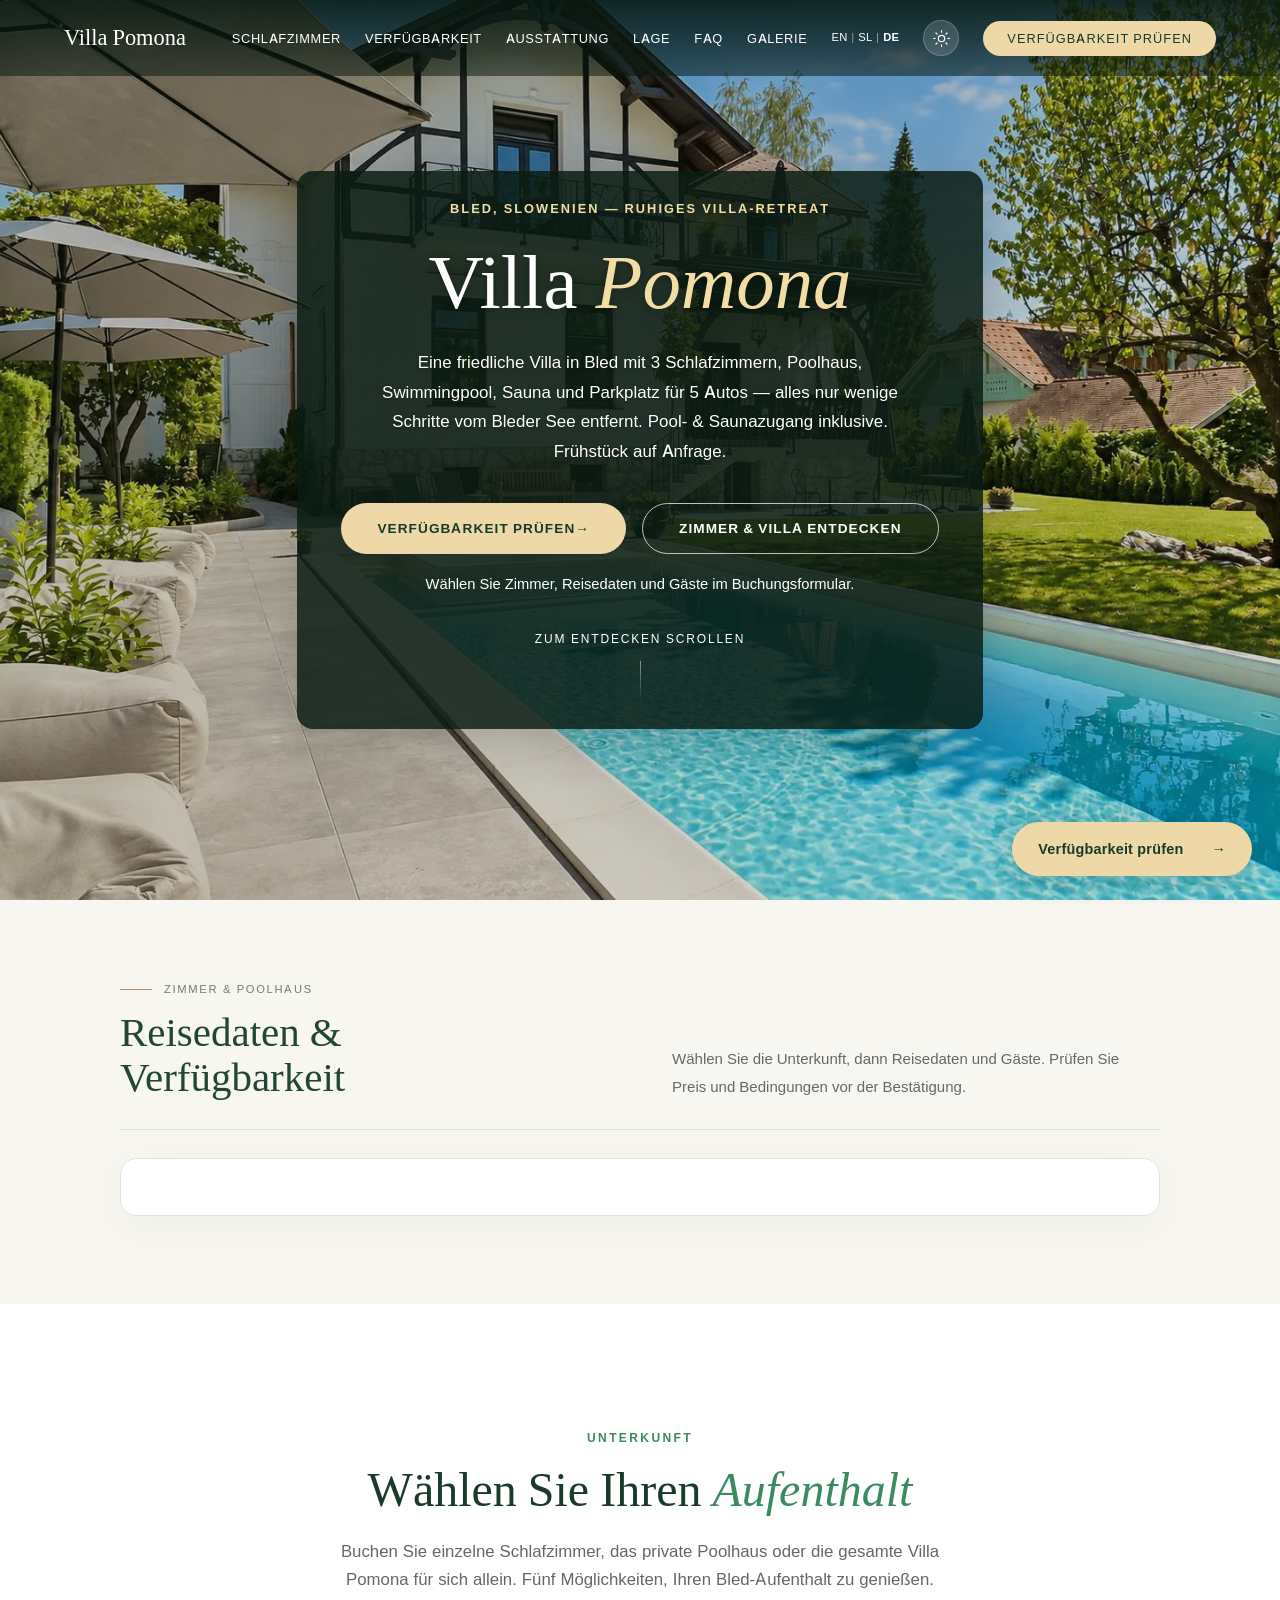
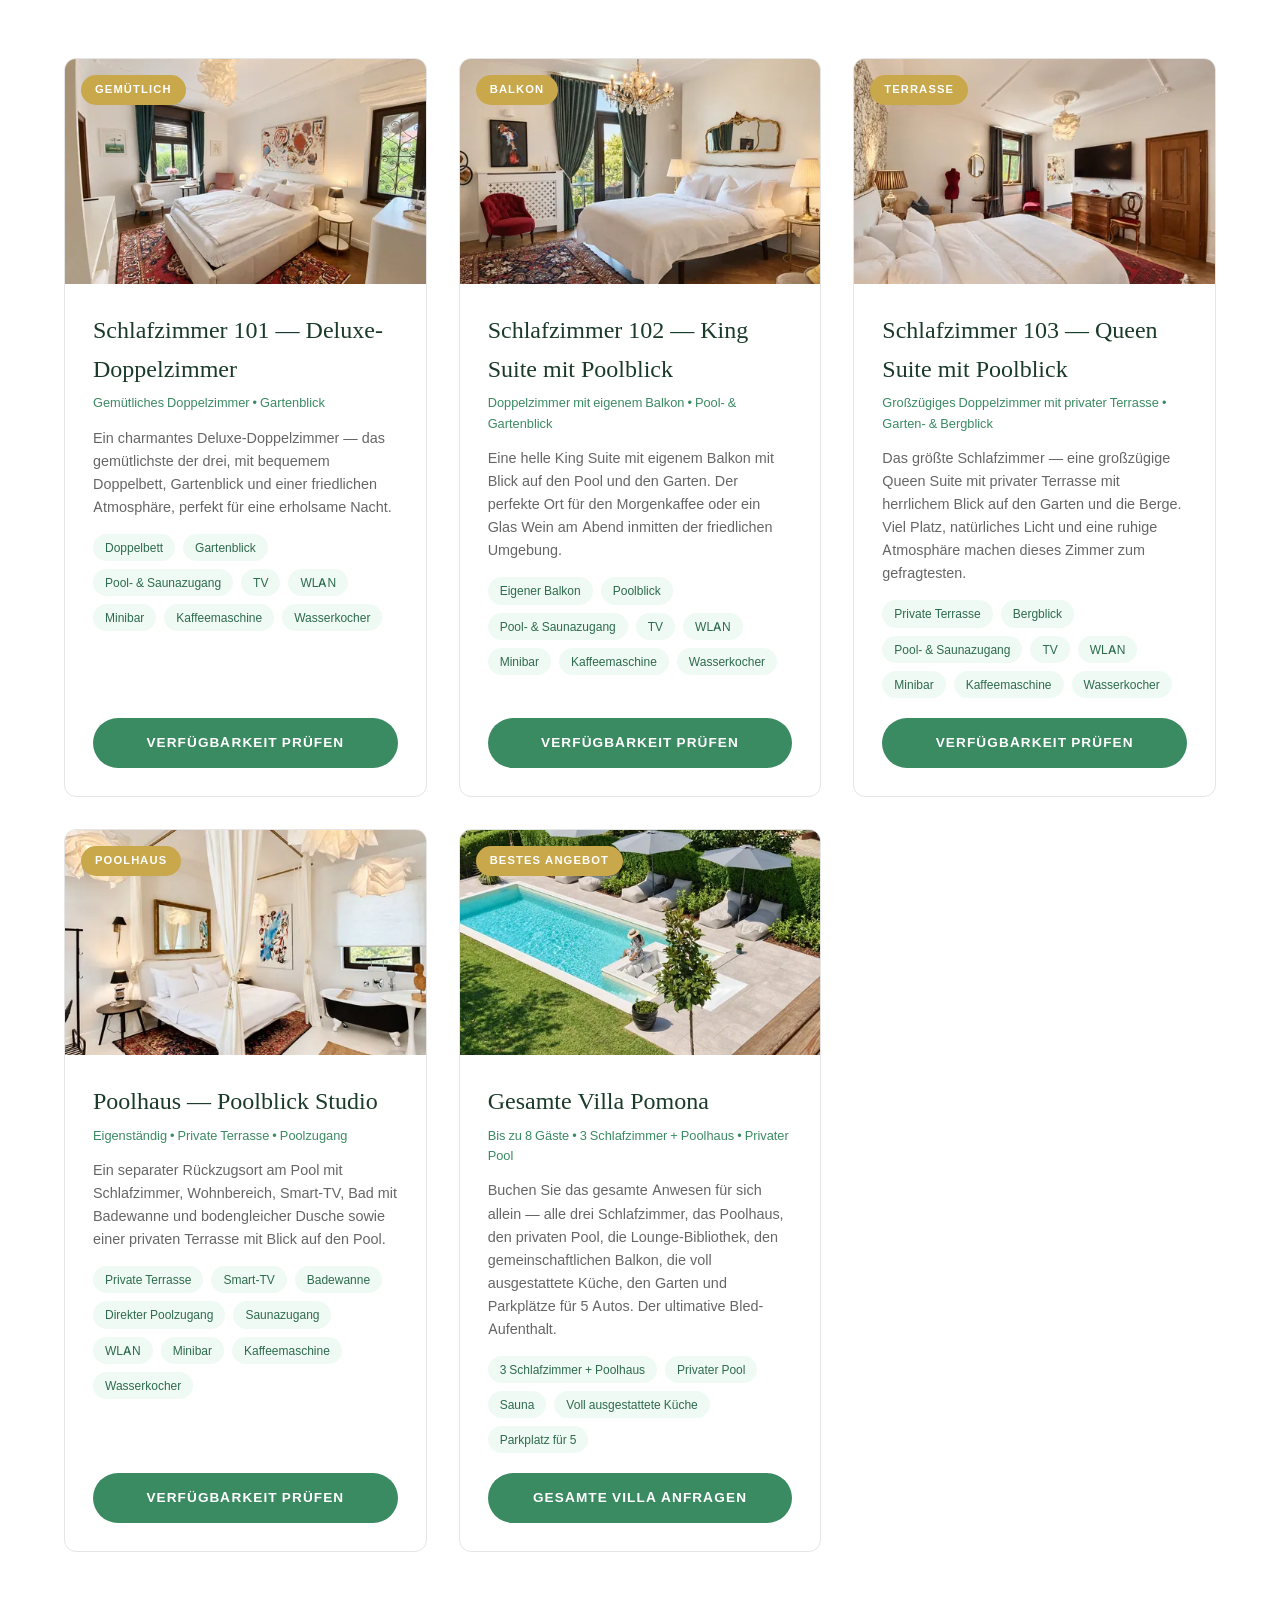
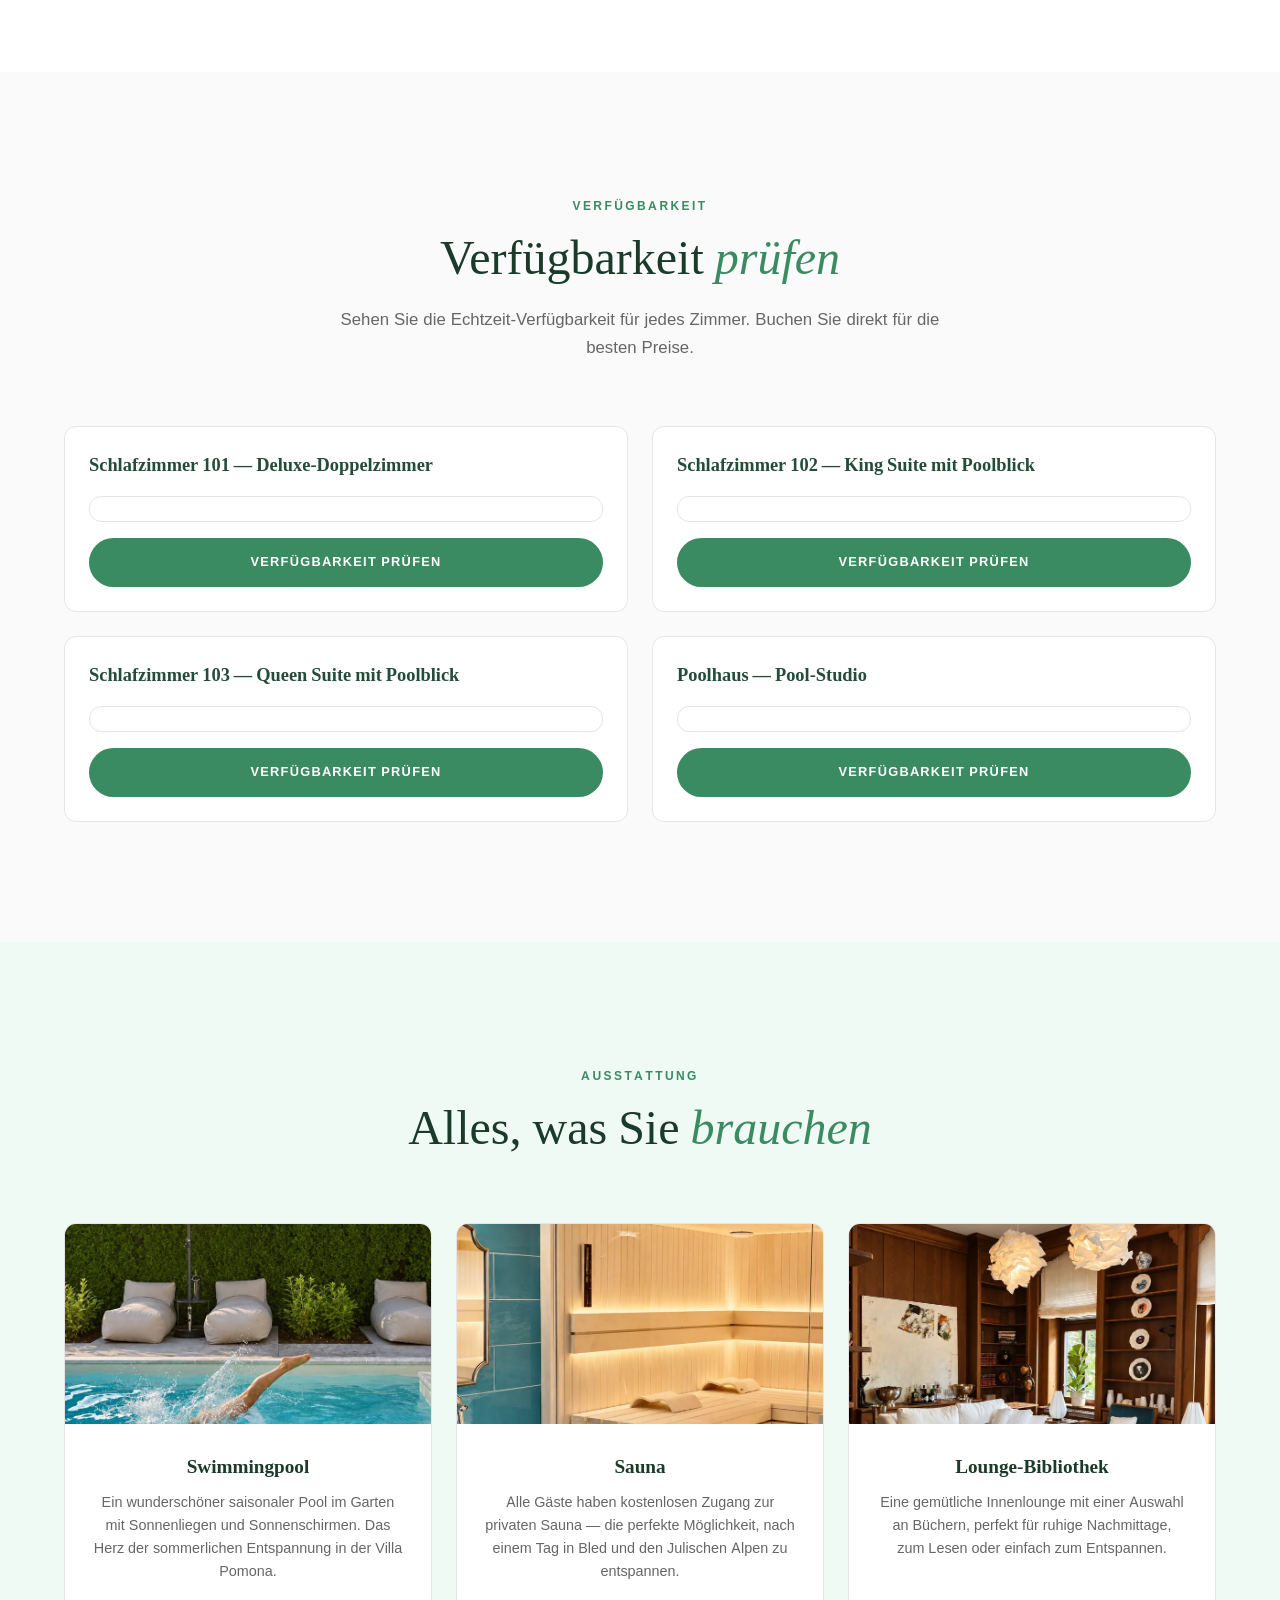
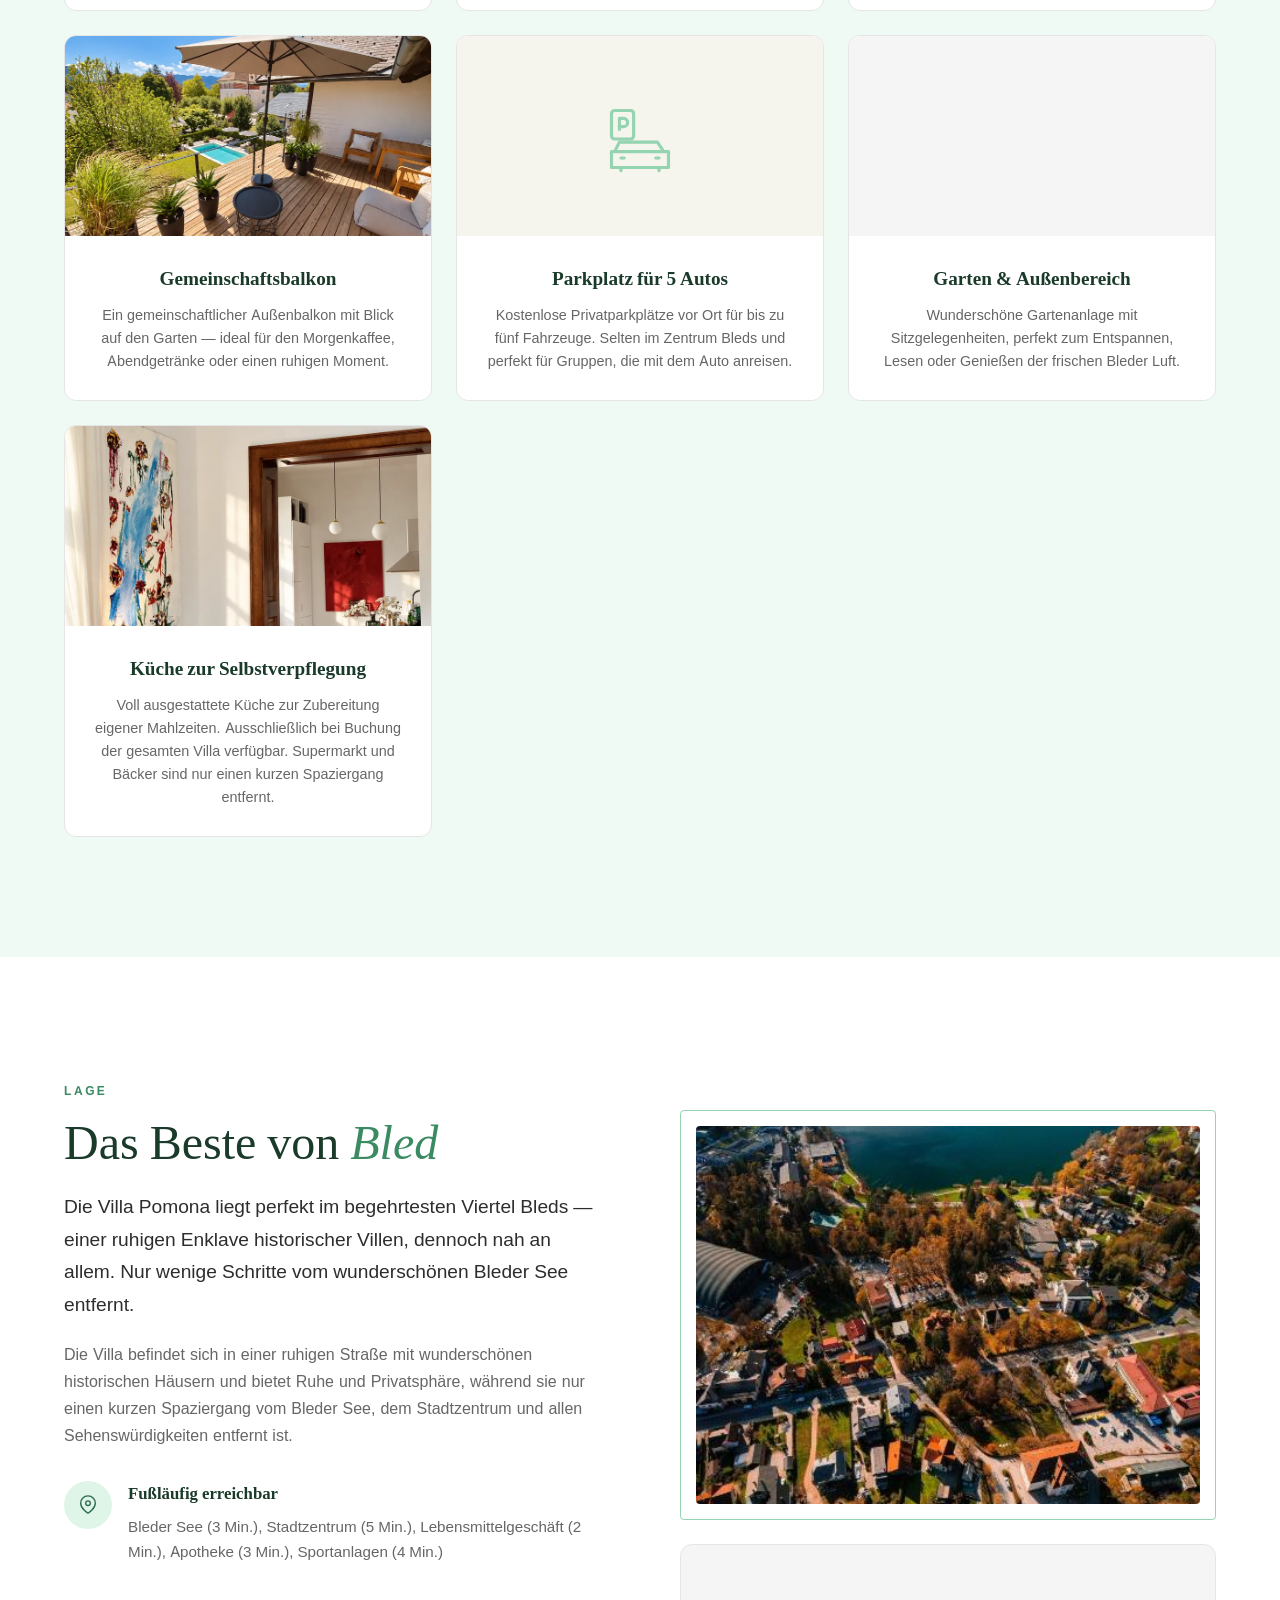
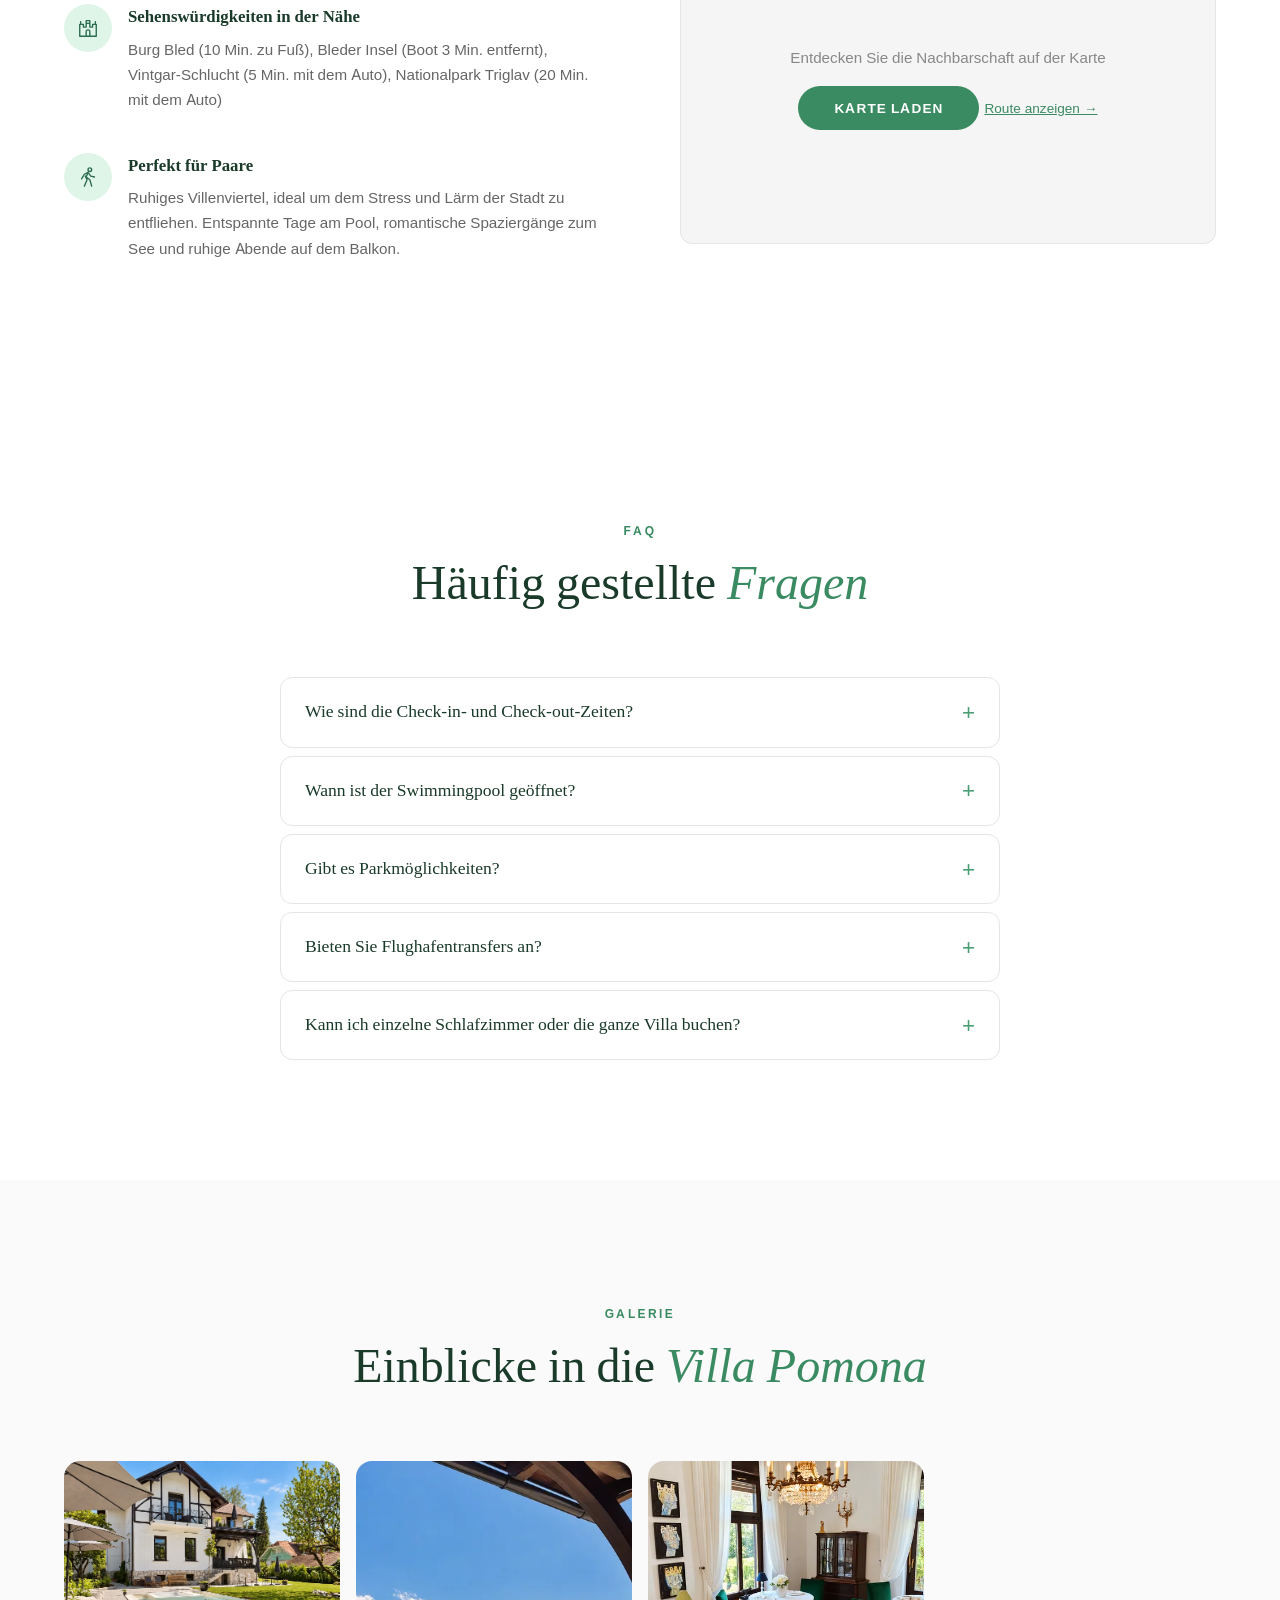
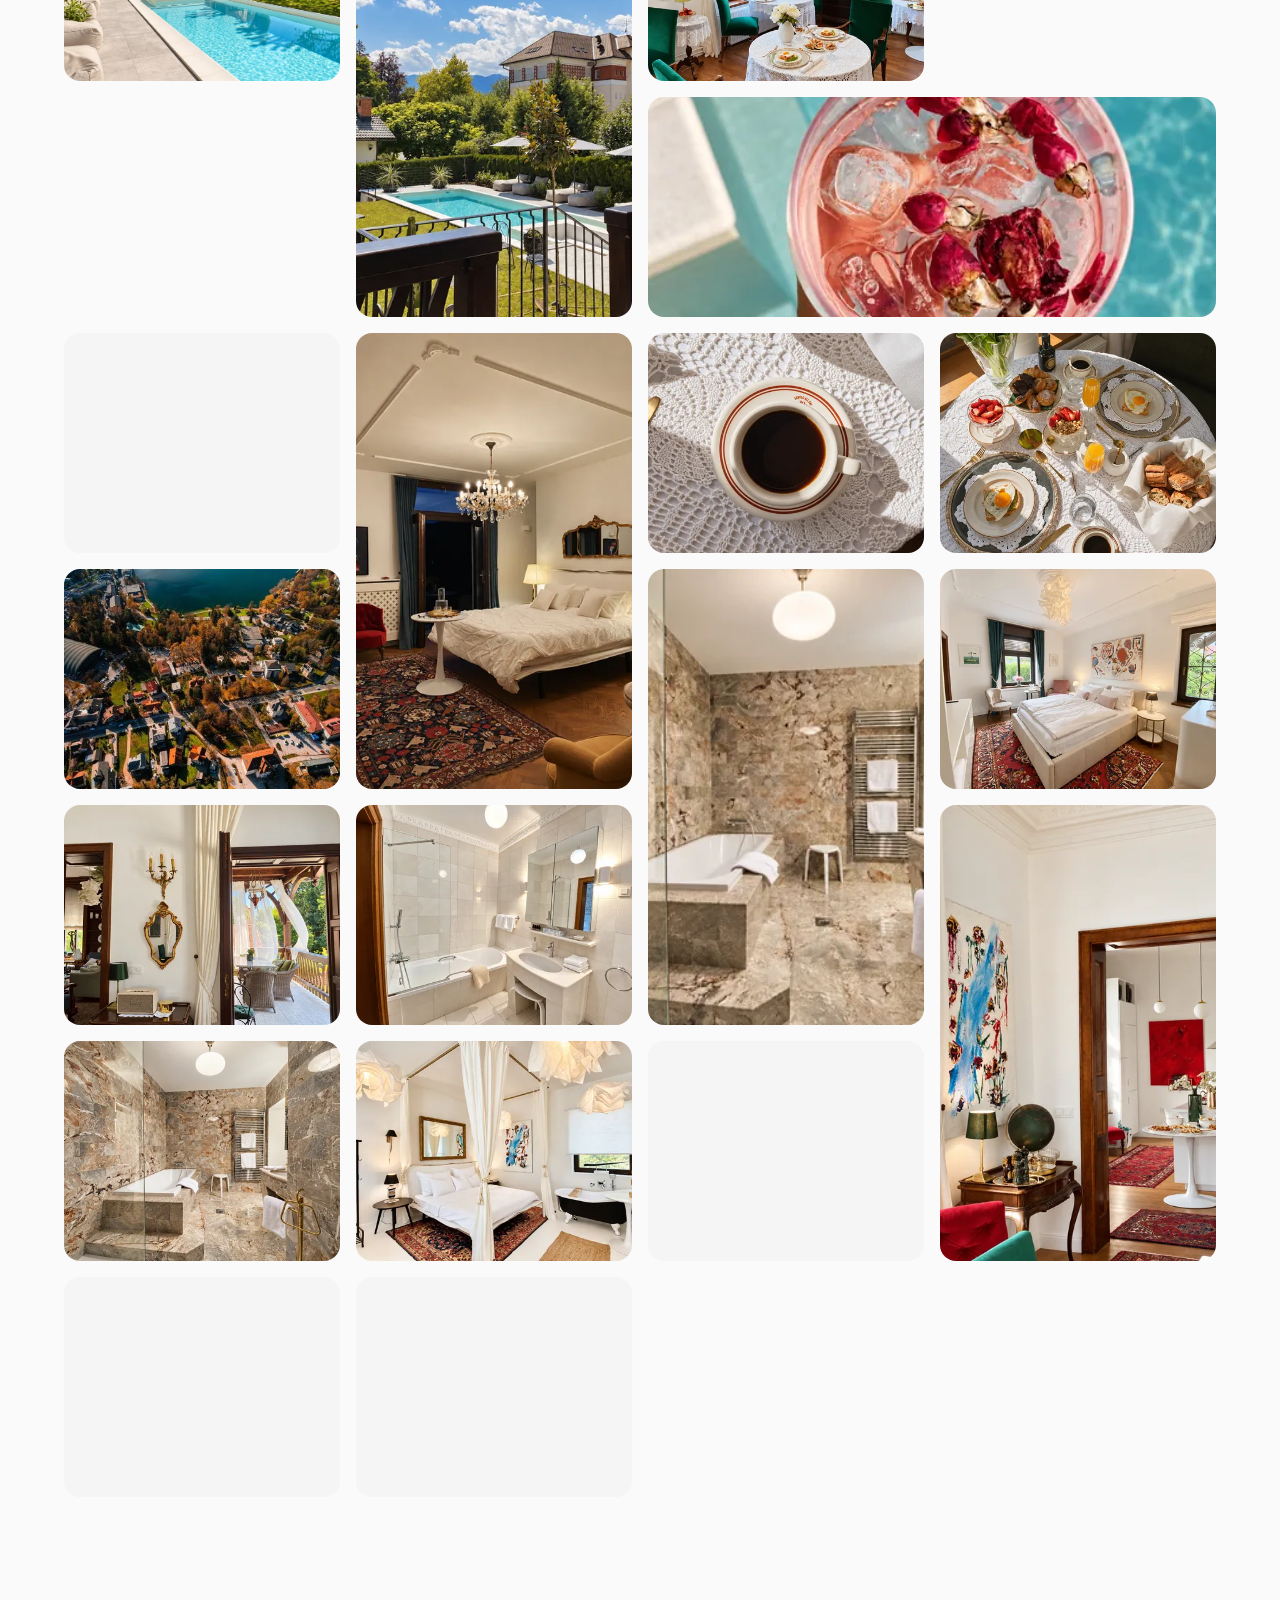
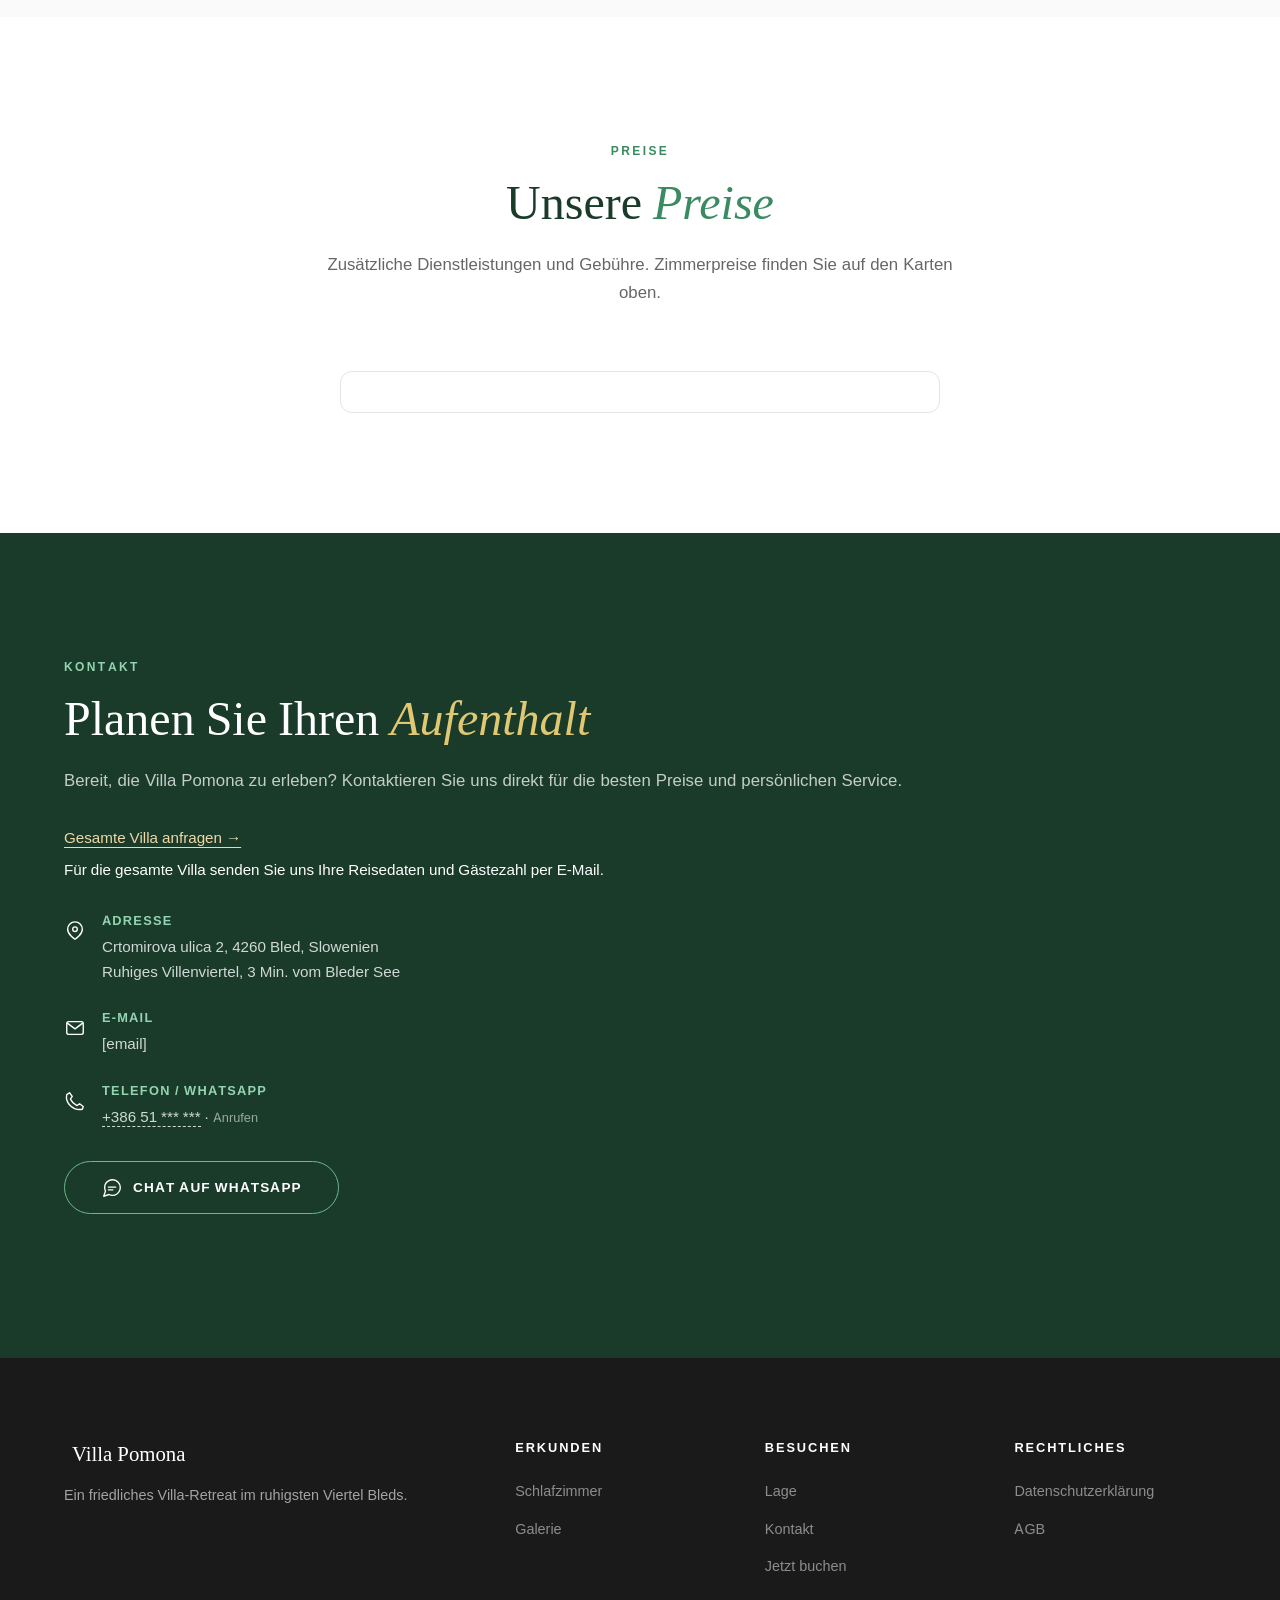
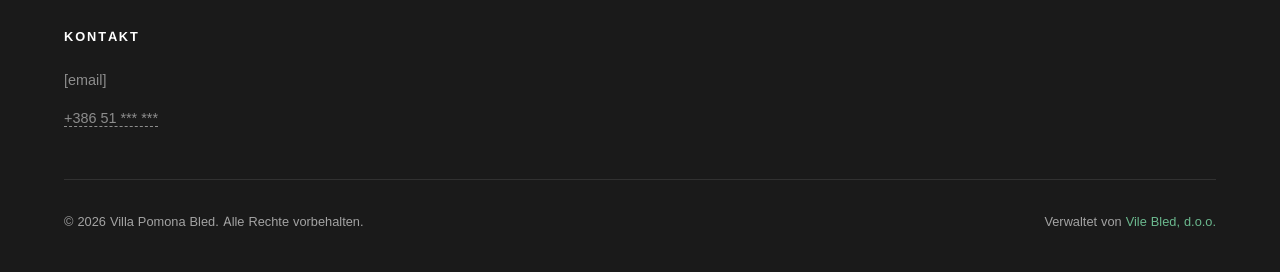
==== de/index.html @ 8bedf19b "Expand Pomona gallery with verified owner photographs" ====
<!DOCTYPE html>
<html lang="de">
<head>
    <meta charset="UTF-8">
    <meta name="viewport" content="width=device-width, initial-scale=1.0">
    <meta name="theme-color" content="#1a3a2a">
    <meta http-equiv="X-Content-Type-Options" content="nosniff">
    <meta http-equiv="Referrer-Policy" content="strict-origin-when-cross-origin">
    <meta name="robots" content="index, follow">
    <title>Luxusvilla in Bled mit Pool & Sauna | Villa Pomona</title>
    <meta name="description" content="Villa Pomona ist eine private 3-Schlafzimmer-Villa in Bled mit Pool, Sauna, Poolhaus und Parkplatz nahe dem Bleder See. Direkt buchen.">
    <meta property="og:title" content="Luxusvilla in Bled mit Pool & Sauna | Villa Pomona">
    <meta property="og:description" content="Private Villa mit 3 Schlafzimmern, Pool, Sauna, Poolhaus und Parkplatz nahe dem Bleder See. Direkt buchen.">
    <meta property="og:type" content="website">
    <meta property="og:url" content="https://villa-pomona-bled.com/de/">
    <meta property="og:site_name" content="Villa Pomona Bled">
    <meta property="og:locale" content="de_DE">
    <meta property="og:locale:alternate" content="en_US">
    <meta property="og:locale:alternate" content="sl_SI">
    <meta property="og:image" content="https://villa-pomona-bled.com/assets/images/polished-20261101/hero-social-1200x630.jpg">
    <meta property="og:image:width" content="1200">
    <meta property="og:image:height" content="630">
    <meta property="og:image:alt" content="Villa Pomona mit Pool und Garten in Bled, Slowenien">
    <meta name="twitter:card" content="summary_large_image">
    <meta name="twitter:title" content="Villa Pomona — Luxus-Villenverleih in Bled, Slowenien">
    <meta name="twitter:description" content="Luxus-Villa in Bled mit 3 Schlafzimmern, Pool, Sauna. Direkt am Bleder See. Direkt buchen.">
    <meta name="twitter:image" content="https://villa-pomona-bled.com/assets/images/polished-20261101/hero-social-1200x630.jpg">
    <meta name="twitter:image:alt" content="Villa Pomona mit Pool und Garten in Bled, Slowenien">
    <link rel="canonical" href="https://villa-pomona-bled.com/de/">
    <link rel="alternate" hreflang="en" href="https://villa-pomona-bled.com/">
    <link rel="alternate" hreflang="sl" href="https://villa-pomona-bled.com/sl/">
    <link rel="alternate" hreflang="de" href="https://villa-pomona-bled.com/de/">
    <link rel="alternate" hreflang="x-default" href="https://villa-pomona-bled.com/">
    <link rel="preload" as="image" href="../assets/images/polished-20261101/hero-1-1448.webp" fetchpriority="high" imagesrcset="../assets/images/polished-20261101/hero-1-480.webp 480w, ../assets/images/polished-20261101/hero-1-800.webp 800w, ../assets/images/polished-20261101/hero-1-1448.webp 1448w" imagesizes="(max-aspect-ratio: 4/3) 134vh, 100vw">
    <script type="application/ld+json">
    {
        "@context": "https://schema.org",
        "@type": "LodgingBusiness",
        "name": "Villa Pomona",
        "alternateName": "Vila Pomona Bled",
        "image": [
            "https://villa-pomona-bled.com/assets/images/polished-20261101/hero-1-1448.webp",
            "https://villa-pomona-bled.com/assets/images/polished-20261101/pool-swim-1024.webp",
            "https://villa-pomona-bled.com/assets/images/polished-20261101/room-102-1448.webp"
        ],
        "url": "https://villa-pomona-bled.com/de/",

        "priceRange": "€170–€980",
        "description": "Eine Luxus-Villa in Bled, Slowenien mit 3 Schlafzimmern, Poolhaus, Swimmingpool, Sauna, Lounge-Bibliothek und Parkplatz für 5 Autos. Direkt am Bleder See.",
        "address": {
            "@type": "PostalAddress",
            "streetAddress": "Crtomirova ulica 2",
            "addressLocality": "Bled",
            "addressRegion": "Oberkrain",
            "postalCode": "4260",
            "addressCountry": "SI"
        },
        "geo": {
            "@type": "GeoCoordinates",
            "latitude": "46.3683",
            "longitude": "14.1147"
        },
        "hasMap": "https://maps.google.com/?q=Crtomirova+ulica+2,+Bled",
        "maximumAttendeeCapacity": 8,
        "petsAllowed": false,
        "smokingAllowed": false,
        "checkinTime": "15:00",
        "checkoutTime": "10:00",
        "amenityFeature": [
            {"@type": "LocationFeatureSpecification", "name": "Swimming Pool", "value": true},
            {"@type": "LocationFeatureSpecification", "name": "Sauna", "value": true},
            {"@type": "LocationFeatureSpecification", "name": "Free Private Parking", "value": true},
            {"@type": "LocationFeatureSpecification", "name": "Fully Equipped Kitchen", "value": true},
            {"@type": "LocationFeatureSpecification", "name": "Free Wi-Fi", "value": true},
            {"@type": "LocationFeatureSpecification", "name": "Pool House", "value": true},
            {"@type": "LocationFeatureSpecification", "name": "Lounge Library", "value": true},
            {"@type": "LocationFeatureSpecification", "name": "Garden", "value": true},
            {"@type": "LocationFeatureSpecification", "name": "Terrace", "value": true},
            {"@type": "LocationFeatureSpecification", "name": "Balcony", "value": true},
            {"@type": "LocationFeatureSpecification", "name": "Air Conditioning", "value": true},
            {"@type": "LocationFeatureSpecification", "name": "Washing Machine", "value": true},
            {"@type": "LocationFeatureSpecification", "name": "Airport Transfer", "value": true}
        ],
        "areaServed": {
            "@type": "City",
            "name": "Bled",
            "sameAs": "https://en.wikipedia.org/wiki/Bled"
        }
    }
    </script>
    <script type="application/ld+json">
    {
        "@context": "https://schema.org",
        "@type": "FAQPage",
        "mainEntity": [
            {"@type": "Question", "name": "Wie sind die Check-in- und Check-out-Zeiten?", "acceptedAnswer": {"@type": "Answer", "text": "Check-in ist ab 15:00 Uhr und Check-out bis 10:00 Uhr. Früher Check-in und später Check-out sind auf Anfrage und je nach Verfügbarkeit möglich."}},
            {"@type": "Question", "name": "Wann ist der Swimmingpool geöffnet?", "acceptedAnswer": {"@type": "Answer", "text": "Der Pool ist saisonal und normalerweise von Mai bis September geöffnet, abhängig von den Wetterbedingungen. Er ist nicht beheizt."}},
            {"@type": "Question", "name": "Gibt es Parkmöglichkeiten?", "acceptedAnswer": {"@type": "Answer", "text": "Ja, die Villa Pomona bietet kostenlose Privatparkplätze vor Ort für bis zu fünf Fahrzeuge."}},
            {"@type": "Question", "name": "Bieten Sie Flughafentransfers an?", "acceptedAnswer": {"@type": "Answer", "text": "Ja, wir können Flughafentransfers vom Flughafen Ljubljana (LJU) oder vom Flughafen Klagenfurt (KLU) organisieren. Preise auf Anfrage."}},
            {"@type": "Question", "name": "Kann ich einzelne Schlafzimmer oder die ganze Villa buchen?", "acceptedAnswer": {"@type": "Answer", "text": "Sie können einzelne Schlafzimmer, das separate Poolhaus oder die gesamte Villa Pomona für bis zu 8 Gäste buchen."}}
        ]
    }
    </script>
    <!-- Cloudflare Web Analytics -->
    <script type="module" src="https://static.cloudflareinsights.com/beacon.min.js" data-cf-beacon='{"token": "0f8eb45b9e884118b55e8c2ccd7ce14e"}'></script>
    <link rel="stylesheet" href="../styles.css">
    <script>
        (function(){
            var t = localStorage.getItem('theme');
            if (t) document.documentElement.setAttribute('data-theme', t);
            else if (window.matchMedia && window.matchMedia('(prefers-color-scheme: dark)').matches) document.documentElement.setAttribute('data-theme', 'dark');
        })();
    </script>
<link rel="icon" type="image/png" sizes="96x96" href="../assets/brand/pomona-mark-96.png">
<link rel="icon" type="image/svg+xml" href="../assets/brand/pomona-mark-v1.svg">
<link rel="apple-touch-icon" sizes="180x180" href="../assets/brand/pomona-mark-180.png">
</head>
<body>
    <a href="#bedrooms" class="skip-link">Zum Inhalt springen</a>
    <nav class="nav" id="nav">
        <div class="nav-container">
            <a href="#hero" class="nav-logo">
                <span class="logo-text">Villa Pomona</span>
            </a>
            <button class="nav-toggle" id="navToggle" aria-label="Menü umschalten">
                <span></span><span></span><span></span>
            </button>
            <ul class="nav-links" id="navLinks">
                <li><a href="#bedrooms">Schlafzimmer</a></li>
                <li><a href="#availability">Verfügbarkeit</a></li>
                <li><a href="#amenities">Ausstattung</a></li>
                <li><a href="#location">Lage</a></li>
                <li><a href="#faq">FAQ</a></li>
                <li><a href="#gallery">Galerie</a></li>
                <li class="nav-lang-item"><a href="../" lang="en" hreflang="en">EN</a> | <a href="../sl/" lang="sl" hreflang="sl">SL</a> | <a href="./" lang="de" hreflang="de" class="active">DE</a></li>
                <li class="theme-toggle-wrap"><button class="theme-toggle" id="themeToggle" aria-label="Dunkelmodus umschalten"><span class="icon-sun" aria-hidden="true"><svg class="ui-icon" viewBox="0 0 24 24" fill="none" stroke="currentColor" stroke-width="1.5" stroke-linecap="round" stroke-linejoin="round" aria-hidden="true" focusable="false"><circle cx="12" cy="12" r="4"/><path d="M12 2v2m0 16v2M2 12h2m16 0h2M5 5l1.5 1.5m11 11L19 19M5 19l1.5-1.5m11-11L19 5"/></svg></span><span class="icon-moon" aria-hidden="true"><svg class="ui-icon" viewBox="0 0 24 24" fill="none" stroke="currentColor" stroke-width="1.5" stroke-linecap="round" stroke-linejoin="round" aria-hidden="true" focusable="false"><path d="M20.5 13A8.5 8.5 0 0 1 11 3.5 8.5 8.5 0 1 0 20.5 13Z"/></svg></span></button></li>
                <li><a href="#bookingHeading" class="nav-cta">Verfügbarkeit prüfen</a></li>
            </ul>
        </div>
    </nav>

    <section class="hero" id="hero">
        <img class="hero-bg-img" src="../assets/images/polished-20261101/hero-1-1448.webp" srcset="../assets/images/polished-20261101/hero-1-480.webp 480w, ../assets/images/polished-20261101/hero-1-800.webp 800w, ../assets/images/polished-20261101/hero-1-1448.webp 1448w" sizes="(max-aspect-ratio: 4/3) 134vh, 100vw" alt="" fetchpriority="high" decoding="async" width="1448" height="1086"><div class="hero-overlay"></div>
        <div class="hero-content">
            <p class="hero-subtitle">Bled, Slowenien &mdash; Ruhiges Villa-Retreat</p>
            <h1 class="hero-title">Villa <em>Pomona</em></h1>
            <p class="hero-desc">Eine friedliche Villa in Bled mit 3 Schlafzimmern, Poolhaus, Swimmingpool, Sauna und Parkplatz für 5 Autos &mdash; alles nur wenige Schritte vom Bleder See entfernt. Pool- &amp; Saunazugang inklusive. Frühstück auf Anfrage.</p>
            <div class="hero-actions">
                <a href="#bookingHeading" class="btn btn-primary">Verfügbarkeit prüfen <span aria-hidden="true">&rarr;</span></a>
                <a href="#bedrooms" class="btn btn-outline">Zimmer & Villa entdecken</a>
            </div>
            <p class="hero-booking-hint">Wählen Sie Zimmer, Reisedaten und Gäste im Buchungsformular.</p>
            <div class="hero-scroll">
                <span>Zum Entdecken scrollen</span>
                <div class="scroll-line"></div>
            </div>
        </div>
    </section>

    <section class="section booking-section" id="book"><div class="container">
                <div class="contact-form-wrapper">
                    <div class="booking-intro" id="bookingHeading">
                        <p class="booking-kicker">Zimmer & Poolhaus</p>
                        <h2>Reisedaten & Verfügbarkeit</h2>
                        <p>Wählen Sie die Unterkunft, dann Reisedaten und Gäste. Prüfen Sie Preis und Bedingungen vor der Bestätigung.</p>
                    </div>
                    <div class="bentral-widget" id="bentralBooking">
                        <script src="//www.bentral.com/service/embed/booking.js?id=5f444d324e675f4e&amp;width=full&amp;key=ef32fbc68fd13b8f9e5ba7a55520e061&amp;title=0&amp;header-bg=f7f6f1&amp;header-color=234533&amp;header2-bg=f3f2eb&amp;header2-color=344b3a&amp;table-bg=ffffff&amp;table-color=344b3a&amp;btn-bg=234533&amp;btn-color=ffffff&amp;border-color=e2e3d9&amp;border-width=0"></script>
                    </div>
                </div>
    </div></section>

    <section class="section bedrooms" id="bedrooms">
        <div class="container">
            <div class="section-header">
                <span class="section-tag">Unterkunft</span>
                <h2 class="section-title">Wählen Sie Ihren <em>Aufenthalt</em></h2>
                <p class="section-desc">Buchen Sie einzelne Schlafzimmer, das private Poolhaus oder die gesamte Villa Pomona für sich allein. Fünf Möglichkeiten, Ihren Bled-Aufenthalt zu genießen.</p>
            </div>
            <div class="suites-grid">
                <div class="suite-card reveal">
                    <div class="suite-image">
                        <img alt="Schlafzimmer 101 — Deluxe-Doppelzimmer" class="suite-img" decoding="async" height="1086" loading="lazy" sizes="(max-width: 768px) 100vw, (max-width: 1024px) 50vw, 33vw" src="../assets/images/polished-20261101/room-101-1448.webp" srcset="../assets/images/polished-20261101/room-101-480.webp 480w, ../assets/images/polished-20261101/room-101-800.webp 800w, ../assets/images/polished-20261101/room-101-1448.webp 1448w" width="1448"/>
                        <div class="suite-badge">Gemütlich</div>
                    </div>
                    <div class="suite-info">
                        <h3>Schlafzimmer 101 — Deluxe-Doppelzimmer</h3>
                        <p class="suite-size">Gemütliches Doppelzimmer &bull; Gartenblick</p>
                        <p class="suite-desc">Ein charmantes Deluxe-Doppelzimmer — das gemütlichste der drei, mit bequemem Doppelbett, Gartenblick und einer friedlichen Atmosphäre, perfekt für eine erholsame Nacht.</p>
                        <ul class="suite-features">
                            <li>Doppelbett</li><li>Gartenblick</li><li>Pool- &amp; Saunazugang</li><li>TV</li><li>WLAN</li><li>Minibar</li><li>Kaffeemaschine</li><li>Wasserkocher</li>
                        </ul>
                        <a href="#bookingHeading" class="btn btn-primary btn-full">Verfügbarkeit prüfen</a>
                    </div>
                </div>
                <div class="suite-card reveal">
                    <div class="suite-image">
                        <img alt="Schlafzimmer 102 — Balkonblick" class="suite-img" decoding="async" height="1086" loading="lazy" sizes="(max-width: 768px) 100vw, (max-width: 1024px) 50vw, 33vw" src="../assets/images/polished-20261101/room-102-1448.webp" srcset="../assets/images/polished-20261101/room-102-480.webp 480w, ../assets/images/polished-20261101/room-102-800.webp 800w, ../assets/images/polished-20261101/room-102-1448.webp 1448w" width="1448"/>
                        <div class="suite-badge">Balkon</div>
                    </div>
                    <div class="suite-info">
                        <h3>Schlafzimmer 102 — King Suite mit Poolblick</h3>
                        <p class="suite-size">Doppelzimmer mit eigenem Balkon &bull; Pool- &amp; Gartenblick</p>
                        <p class="suite-desc">Eine helle King Suite mit eigenem Balkon mit Blick auf den Pool und den Garten. Der perfekte Ort für den Morgenkaffee oder ein Glas Wein am Abend inmitten der friedlichen Umgebung.</p>
                        <ul class="suite-features">
                            <li>Eigener Balkon</li><li>Poolblick</li><li>Pool- &amp; Saunazugang</li><li>TV</li><li>WLAN</li><li>Minibar</li><li>Kaffeemaschine</li><li>Wasserkocher</li>
                        </ul>
                        <a href="#bookingHeading" class="btn btn-primary btn-full">Verfügbarkeit prüfen</a>
                    </div>
                </div>
                <div class="suite-card reveal">
                    <div class="suite-image">
                        <img alt="Schlafzimmer 103 — Queen Suite mit Poolblick" class="suite-img" decoding="async" height="1086" loading="lazy" sizes="(max-width: 768px) 100vw, (max-width: 1024px) 50vw, 33vw" src="../assets/images/polished-20261101/room-103-1448.webp" srcset="../assets/images/polished-20261101/room-103-480.webp 480w, ../assets/images/polished-20261101/room-103-800.webp 800w, ../assets/images/polished-20261101/room-103-1448.webp 1448w" width="1448"/>
                        <div class="suite-badge">Terrasse</div>
                    </div>
                    <div class="suite-info">
                        <h3>Schlafzimmer 103 — Queen Suite mit Poolblick</h3>
                        <p class="suite-size">Großzügiges Doppelzimmer mit privater Terrasse &bull; Garten- &amp; Bergblick</p>
                        <p class="suite-desc">Das größte Schlafzimmer — eine großzügige Queen Suite mit privater Terrasse mit herrlichem Blick auf den Garten und die Berge. Viel Platz, natürliches Licht und eine ruhige Atmosphäre machen dieses Zimmer zum gefragtesten.</p>
                        <ul class="suite-features">
                            <li>Private Terrasse</li><li>Bergblick</li><li>Pool- &amp; Saunazugang</li><li>TV</li><li>WLAN</li><li>Minibar</li><li>Kaffeemaschine</li><li>Wasserkocher</li>
                        </ul>
                        <a href="#bookingHeading" class="btn btn-primary btn-full">Verfügbarkeit prüfen</a>
                    </div>
                </div>
                <div class="suite-card reveal">
                    <div class="suite-image">
                        <img alt="Poolhaus — Privater Rückzugsort am Pool" class="suite-img" decoding="async" height="1086" loading="lazy" sizes="(max-width: 768px) 100vw, (max-width: 1024px) 50vw, 33vw" src="../assets/images/polished-20261101/pool-house-1448.webp" srcset="../assets/images/polished-20261101/pool-house-480.webp 480w, ../assets/images/polished-20261101/pool-house-800.webp 800w, ../assets/images/polished-20261101/pool-house-1448.webp 1448w" width="1448"/>
                        <div class="suite-badge">Poolhaus</div>
                    </div>
                    <div class="suite-info">
                        <h3>Poolhaus — Poolblick Studio</h3>
                        <p class="suite-size">Eigenständig &bull; Private Terrasse &bull; Poolzugang</p>
                        <p class="suite-desc">Ein separater Rückzugsort am Pool mit Schlafzimmer, Wohnbereich, Smart-TV, Bad mit Badewanne und bodengleicher Dusche sowie einer privaten Terrasse mit Blick auf den Pool.</p>
                        <ul class="suite-features">
                            <li>Private Terrasse</li><li>Smart-TV</li><li>Badewanne</li><li>Direkter Poolzugang</li><li>Saunazugang</li><li>WLAN</li><li>Minibar</li><li>Kaffeemaschine</li><li>Wasserkocher</li>
                        </ul>
                        <a href="#bookingHeading" class="btn btn-primary btn-full">Verfügbarkeit prüfen</a>
                    </div>
                </div>
                <div class="suite-card reveal">
                    <div class="suite-image">
                        <img alt="Gesamte Villa Pomona — komplettes Anwesen" class="suite-img" decoding="async" height="1086" loading="lazy" sizes="(max-width: 768px) 100vw, (max-width: 1024px) 50vw, 33vw" src="../assets/images/polished-20261101/pool-overview-1448.webp" srcset="../assets/images/polished-20261101/pool-overview-480.webp 480w, ../assets/images/polished-20261101/pool-overview-800.webp 800w, ../assets/images/polished-20261101/pool-overview-1448.webp 1448w" width="1448"/>
                        <div class="suite-badge">Bestes Angebot</div>
                    </div>
                    <div class="suite-info">
                        <h3>Gesamte Villa Pomona</h3>
                        <p class="suite-size">Bis zu 8 Gäste &bull; 3 Schlafzimmer + Poolhaus &bull; Privater Pool</p>
                        <p class="suite-desc">Buchen Sie das gesamte Anwesen für sich allein &mdash; alle drei Schlafzimmer, das Poolhaus, den privaten Pool, die Lounge-Bibliothek, den gemeinschaftlichen Balkon, die voll ausgestattete Küche, den Garten und Parkplätze für 5 Autos. Der ultimative Bled-Aufenthalt.</p>
                        <ul class="suite-features">
                            <li>3 Schlafzimmer + Poolhaus</li><li>Privater Pool</li><li>Sauna</li><li>Voll ausgestattete Küche</li><li>Parkplatz für 5</li>
                        </ul>
                        <a href="mailto:info@villa-pomona-bled.com" class="btn btn-primary btn-full">Gesamte Villa anfragen</a>
                    </div>
                </div>
            </div>
        </div>
    </section>

    <section class="section availability" id="availability">
        <div class="container">
            <div class="section-header">
                <span class="section-tag">Verfügbarkeit</span>
                <h2 class="section-title">Verfügbarkeit <em>prüfen</em></h2>
                <p class="section-desc">Sehen Sie die Echtzeit-Verfügbarkeit für jedes Zimmer. Buchen Sie direkt für die besten Preise.</p>
            </div>
            <div class="availability-grid">
                <div class="availability-card" data-room="Schlafzimmer 101">
                    <h3>Schlafzimmer 101 &mdash; Deluxe-Doppelzimmer</h3>
                    <div class="bentral-widget bentral-calendar"><script src="//www.bentral.com/service/embed/calendar.js?uid=5f5441304d7a514d&last=true&key=ef32fbc68fd13b8f9e5ba7a55520e061"></script></div>
                    <a href="#bookingHeading" class="btn btn-primary btn-full bentral-book-btn">Verfügbarkeit prüfen</a>
                </div>
                <div class="availability-card" data-room="Schlafzimmer 102">
                    <h3>Schlafzimmer 102 &mdash; King Suite mit Poolblick</h3>
                    <div class="bentral-widget bentral-calendar"><script src="//www.bentral.com/service/embed/calendar.js?uid=5f5441304d7a494d&last=true&key=ef32fbc68fd13b8f9e5ba7a55520e061"></script></div>
                    <a href="#bookingHeading" class="btn btn-primary btn-full bentral-book-btn">Verfügbarkeit prüfen</a>
                </div>
                <div class="availability-card" data-room="Schlafzimmer 103">
                    <h3>Schlafzimmer 103 &mdash; Queen Suite mit Poolblick</h3>
                    <div class="bentral-widget bentral-calendar"><script src="//www.bentral.com/service/embed/calendar.js?uid=5f5441304d7a4d4d&last=true&key=ef32fbc68fd13b8f9e5ba7a55520e061"></script></div>
                    <a href="#bookingHeading" class="btn btn-primary btn-full bentral-book-btn">Verfügbarkeit prüfen</a>
                </div>
                <div class="availability-card" data-room="Poolhaus">
                    <h3>Poolhaus &mdash; Pool-Studio</h3>
                    <div class="bentral-widget bentral-calendar"><script src="//www.bentral.com/service/embed/calendar.js?uid=5f5441304d7a554d&last=true&key=ef32fbc68fd13b8f9e5ba7a55520e061"></script></div>
                    <a href="#bookingHeading" class="btn btn-primary btn-full bentral-book-btn">Verfügbarkeit prüfen</a>
                </div>
            </div>
        </div>
    </section>

    <section class="section amenities" id="amenities">
        <div class="container">
            <div class="section-header">
                <span class="section-tag">Ausstattung</span>
                <h2 class="section-title">Alles, was Sie <em>brauchen</em></h2>
            </div>
            <div class="amenities-grid">
                <div class="amenity-card reveal">
                    <img alt="Schwimmbad der Villa Pomona" class="amenity-img" decoding="async" height="1536" loading="lazy" sizes="(max-width: 768px) 100vw, 50vw" src="../assets/images/polished-20261101/pool-swim-1024.webp" srcset="../assets/images/polished-20261101/pool-swim-480.webp 480w, ../assets/images/polished-20261101/pool-swim-800.webp 800w, ../assets/images/polished-20261101/pool-swim-1024.webp 1024w" style="object-position: center 65%;" width="1024"/>
                    <div class="amenity-card-body">
                        <h3>Swimmingpool</h3>
                        <p>Ein wunderschöner saisonaler Pool im Garten mit Sonnenliegen und Sonnenschirmen. Das Herz der sommerlichen Entspannung in der Villa Pomona.</p>
                    </div>
                </div>
                <div class="amenity-card reveal">
                    <img alt="Private Sauna der Villa Pomona" class="amenity-img" decoding="async" height="1536" loading="lazy" sizes="(max-width: 768px) 100vw, 50vw" src="../assets/images/polished-20261101/sauna-1024.webp" srcset="../assets/images/polished-20261101/sauna-480.webp 480w, ../assets/images/polished-20261101/sauna-800.webp 800w, ../assets/images/polished-20261101/sauna-1024.webp 1024w" width="1024"/>
                    <div class="amenity-card-body">
                        <h3>Sauna</h3>
                        <p>Alle Gäste haben kostenlosen Zugang zur privaten Sauna &mdash; die perfekte Möglichkeit, nach einem Tag in Bled und den Julischen Alpen zu entspannen.</p>
                    </div>
                </div>
                <div class="amenity-card reveal">
                    <img alt="Lounge-Bibliothek der Villa Pomona" class="amenity-img" decoding="async" height="1448" loading="lazy" sizes="(max-width: 768px) 100vw, 50vw" src="../assets/images/polished-20261101/lounge-1086.webp" srcset="../assets/images/polished-20261101/lounge-480.webp 480w, ../assets/images/polished-20261101/lounge-800.webp 800w, ../assets/images/polished-20261101/lounge-1086.webp 1086w" style="object-position: center 35%;" width="1086"/>
                    <div class="amenity-card-body">
                        <h3>Lounge-Bibliothek</h3>
                        <p>Eine gemütliche Innenlounge mit einer Auswahl an Büchern, perfekt für ruhige Nachmittage, zum Lesen oder einfach zum Entspannen.</p>
                    </div>
                </div>
                <div class="amenity-card reveal">
                    <img alt="Gemeinschaftsbalkon der Villa Pomona" class="amenity-img" decoding="async" height="1086" loading="lazy" sizes="(max-width: 768px) 100vw, 50vw" src="../assets/images/polished-20261101/common-balcony-1448.webp" srcset="../assets/images/polished-20261101/common-balcony-480.webp 480w, ../assets/images/polished-20261101/common-balcony-800.webp 800w, ../assets/images/polished-20261101/common-balcony-1448.webp 1448w" width="1448"/>
                    <div class="amenity-card-body">
                        <h3>Gemeinschaftsbalkon</h3>
                        <p>Ein gemeinschaftlicher Außenbalkon mit Blick auf den Garten &mdash; ideal für den Morgenkaffee, Abendgetränke oder einen ruhigen Moment.</p>
                    </div>
                </div>
                <div class="amenity-card reveal">
                    <div class="amenity-card-text-icon"><span><svg class="ui-icon" viewBox="0 0 24 24" fill="none" stroke="currentColor" stroke-width="1.5" stroke-linecap="round" stroke-linejoin="round" aria-hidden="true" focusable="false"><rect x="3" y="3" width="7" height="9" rx="1"/><path d="M5.5 9V5.5h1.3a1.3 1.3 0 0 1 0 2.6H5.5M4 16l1.5-3h12l2 3M3 16h18v5H3zM6 21v1m12-1v1M6 18h1m10 0h1"/></svg></span></div>
                    <div class="amenity-card-body">
                        <h3>Parkplatz für 5 Autos</h3>
                        <p>Kostenlose Privatparkplätze vor Ort für bis zu fünf Fahrzeuge. Selten im Zentrum Bleds und perfekt für Gruppen, die mit dem Auto anreisen.</p>
                    </div>
                </div>
                <div class="amenity-card reveal">
                    <img alt="Garten der Villa Pomona" class="amenity-img" decoding="async" height="1086" loading="lazy" sizes="(max-width: 768px) 100vw, 50vw" src="../assets/images/polished-20261101/garden-1448.webp" srcset="../assets/images/polished-20261101/garden-480.webp 480w, ../assets/images/polished-20261101/garden-800.webp 800w, ../assets/images/polished-20261101/garden-1448.webp 1448w" width="1448"/>
                    <div class="amenity-card-body">
                        <h3>Garten &amp; Außenbereich</h3>
                        <p>Wunderschöne Gartenanlage mit Sitzgelegenheiten, perfekt zum Entspannen, Lesen oder Genießen der frischen Bleder Luft.</p>
                    </div>
                </div>
                <div class="amenity-card reveal">
                    <img alt="Küche der Villa Pomona" class="amenity-img" decoding="async" height="1448" loading="lazy" sizes="(max-width: 768px) 100vw, 50vw" src="../assets/images/polished-20261101/kitchen-1086.webp" srcset="../assets/images/polished-20261101/kitchen-480.webp 480w, ../assets/images/polished-20261101/kitchen-800.webp 800w, ../assets/images/polished-20261101/kitchen-1086.webp 1086w" style="object-position: 65% 40%;" width="1086"/>
                    <div class="amenity-card-body">
                        <h3>Küche zur Selbstverpflegung</h3>
                        <p>Voll ausgestattete Küche zur Zubereitung eigener Mahlzeiten. Ausschließlich bei Buchung der gesamten Villa verfügbar. Supermarkt und Bäcker sind nur einen kurzen Spaziergang entfernt.</p>
                    </div>
                </div>
            </div>
        </div>
    </section>

    <section class="section location" id="location">
        <div class="container">
            <div class="about-grid">
                <div class="about-text reveal">
                    <span class="section-tag">Lage</span>
                    <h2 class="section-title">Das Beste von <em>Bled</em></h2>
                    <p class="lead">Die Villa Pomona liegt perfekt im begehrtesten Viertel Bleds &mdash; einer ruhigen Enklave historischer Villen, dennoch nah an allem. Nur wenige Schritte vom wunderschönen Bleder See entfernt.</p>
                    <p>Die Villa befindet sich in einer ruhigen Straße mit wunderschönen historischen Häusern und bietet Ruhe und Privatsphäre, während sie nur einen kurzen Spaziergang vom Bleder See, dem Stadtzentrum und allen Sehenswürdigkeiten entfernt ist.</p>
                    <div class="garden-features" style="margin-top: 32px;">
                        <div class="garden-feature">
                            <span class="gf-icon" style="background: var(--green-100); color: var(--green-700);"><svg class="ui-icon" viewBox="0 0 24 24" fill="none" stroke="currentColor" stroke-width="1.5" stroke-linecap="round" stroke-linejoin="round" aria-hidden="true" focusable="false"><path d="M20 10c0 6-8 11-8 11S4 16 4 10a8 8 0 1 1 16 0Z"/><circle cx="12" cy="10" r="2.5"/></svg></span>
                            <div><h3>Fußläufig erreichbar</h3><p>Bleder See (3 Min.), Stadtzentrum (5 Min.), Lebensmittelgeschäft (2 Min.), Apotheke (3 Min.), Sportanlagen (4 Min.)</p></div>
                        </div>
                        <div class="garden-feature">
                            <span class="gf-icon" style="background: var(--green-100); color: var(--green-700);"><svg class="ui-icon" viewBox="0 0 24 24" fill="none" stroke="currentColor" stroke-width="1.5" stroke-linecap="round" stroke-linejoin="round" aria-hidden="true" focusable="false"><path d="M3 21V8h4v3h3V4h4v7h3V8h4v13H3Zm7 0v-5a2 2 0 0 1 4 0v5M11 7h2M4 5v3m16-3v3"/></svg></span>
                            <div><h3>Sehenswürdigkeiten in der Nähe</h3><p>Burg Bled (10 Min. zu Fuß), Bleder Insel (Boot 3 Min. entfernt), Vintgar-Schlucht (5 Min. mit dem Auto), Nationalpark Triglav (20 Min. mit dem Auto)</p></div>
                        </div>
                        <div class="garden-feature">
                            <span class="gf-icon" style="background: var(--green-100); color: var(--green-700);"><svg class="ui-icon" viewBox="0 0 24 24" fill="none" stroke="currentColor" stroke-width="1.5" stroke-linecap="round" stroke-linejoin="round" aria-hidden="true" focusable="false"><circle cx="14" cy="4" r="2"/><path d="m8 22 3-7-2-4m7 11-2-7-4-3 2-5 3 4 4 1M5 14l3-5 4-2"/></svg></span>
                            <div><h3>Perfekt für Paare</h3><p>Ruhiges Villenviertel, ideal um dem Stress und Lärm der Stadt zu entfliehen. Entspannte Tage am Pool, romantische Spaziergänge zum See und ruhige Abende auf dem Balkon.</p></div>
                        </div>
                    </div>
                </div>
                <div class="about-image reveal">
                    <div class="image-frame">
                        <img src="../assets/images/405913649.jpg" sizes="(max-width: 768px) 100vw, 50vw" alt="Villa Pomona — nur wenige Schritte vom wunderschönen Bleder See entfernt" class="about-img" loading="lazy" decoding="async" width="432" height="768">
                    </div>
                    <div class="map-placeholder" style="margin-top: 24px;" id="mapContainer">
                        <div id="mapTrigger">
                            <p>Entdecken Sie die Nachbarschaft auf der Karte</p>
                            <button class="btn btn-primary" id="loadMapBtn">Karte laden</button>
                            <a href="https://maps.google.com/?q=Crtomirova+ulica+2,+Bled" target="_blank" rel="noopener" class="map-directions">Route anzeigen &rarr;</a>
                        </div>
                    </div>
                </div>
            </div>
        </div>
    </section>

    <section class="section faq" id="faq">
        <div class="container">
            <div class="section-header">
                <span class="section-tag">FAQ</span>
                <h2 class="section-title">Häufig gestellte <em>Fragen</em></h2>
            </div>
            <div class="faq-list">
                <details class="faq-item">
                    <summary>Wie sind die Check-in- und Check-out-Zeiten?</summary>
                    <p>Check-in ist ab 15:00 Uhr und Check-out bis 10:00 Uhr. Früher Check-in und später Check-out sind auf Anfrage und je nach Verfügbarkeit möglich.</p>
                </details>
                <details class="faq-item">
                    <summary>Wann ist der Swimmingpool geöffnet?</summary>
                    <p>Der Pool ist saisonal und normalerweise von Mai bis September geöffnet, abhängig von den Wetterbedingungen. Er ist nicht beheizt.</p>
                </details>
                <details class="faq-item">
                    <summary>Gibt es Parkmöglichkeiten?</summary>
                    <p>Ja, die Villa Pomona bietet kostenlose Privatparkplätze vor Ort für bis zu fünf Fahrzeuge.</p>
                </details>
                <details class="faq-item">
                    <summary>Bieten Sie Flughafentransfers an?</summary>
                    <p>Ja, wir können Flughafentransfers vom Flughafen Ljubljana (LJU) oder vom Flughafen Klagenfurt (KLU) organisieren. Preise auf Anfrage.</p>
                </details>
                <details class="faq-item">
                    <summary>Kann ich einzelne Schlafzimmer oder die ganze Villa buchen?</summary>
                    <p>Sie können einzelne Schlafzimmer, das separate Poolhaus oder die gesamte Villa Pomona für bis zu 8 Gäste buchen.</p>
                </details>
            </div>
        </div>
    </section>

    <section class="section gallery-section" id="gallery">
        <div class="container">
            <div class="section-header">
                <span class="section-tag">Galerie</span>
                <h2 class="section-title">Einblicke in die <em>Villa Pomona</em></h2>
            </div>
            <div class="gallery-grid">
                <div class="gallery-item reveal" data-index="0">
                    <div class="gallery-image-wrapper">
                        <img src="../assets/images/polished-20261101/hero-1-1448.webp" srcset="../assets/images/polished-20261101/hero-1-480.webp 480w, ../assets/images/polished-20261101/hero-1-800.webp 800w, ../assets/images/polished-20261101/hero-1-1448.webp 1448w" sizes="(max-width: 768px) 50vw, 25vw" alt="Außenansicht der Villa" loading="lazy" decoding="async" width="1448" height="1086">
                        <div class="gallery-overlay"><span class="gallery-zoom" aria-hidden="true"><svg class="ui-icon" viewBox="0 0 24 24" fill="none" stroke="currentColor" stroke-width="1.5" stroke-linecap="round" stroke-linejoin="round" aria-hidden="true" focusable="false"><circle cx="10.5" cy="10.5" r="6.5"/><path d="m16 16 5 5M7.5 10.5h6m-3-3v6"/></svg></span><span class="gallery-label">Außenansicht der Villa</span></div>
                    </div>
                </div>
                <div class="gallery-item reveal tall" data-index="1">
                    <div class="gallery-image-wrapper">
                        <img alt="Poolblick vom Balkon" decoding="async" height="1448" loading="lazy" sizes="(max-width: 768px) 50vw, 25vw" src="../assets/images/polished-20261101/balcony-pool-view-1086.webp" srcset="../assets/images/polished-20261101/balcony-pool-view-480.webp 480w, ../assets/images/polished-20261101/balcony-pool-view-800.webp 800w, ../assets/images/polished-20261101/balcony-pool-view-1086.webp 1086w" width="1086"/>
                        <div class="gallery-overlay"><span class="gallery-zoom" aria-hidden="true"><svg class="ui-icon" viewBox="0 0 24 24" fill="none" stroke="currentColor" stroke-width="1.5" stroke-linecap="round" stroke-linejoin="round" aria-hidden="true" focusable="false"><circle cx="10.5" cy="10.5" r="6.5"/><path d="m16 16 5 5M7.5 10.5h6m-3-3v6"/></svg></span><span class="gallery-label">Poolblick vom Balkon</span></div>
                    </div>
                </div>
                <div class="gallery-item reveal" data-index="2">
                    <div class="gallery-image-wrapper">
                        <img alt="Speisezimmer" decoding="async" height="1448" loading="lazy" sizes="(max-width: 768px) 50vw, 25vw" src="../assets/images/polished-20261101/dining-room-1086.webp" srcset="../assets/images/polished-20261101/dining-room-480.webp 480w, ../assets/images/polished-20261101/dining-room-800.webp 800w, ../assets/images/polished-20261101/dining-room-1086.webp 1086w" width="1086"/>
                        <div class="gallery-overlay"><span class="gallery-zoom" aria-hidden="true"><svg class="ui-icon" viewBox="0 0 24 24" fill="none" stroke="currentColor" stroke-width="1.5" stroke-linecap="round" stroke-linejoin="round" aria-hidden="true" focusable="false"><circle cx="10.5" cy="10.5" r="6.5"/><path d="m16 16 5 5M7.5 10.5h6m-3-3v6"/></svg></span><span class="gallery-label">Speisezimmer</span></div>
                    </div>
                </div>
                <div class="gallery-item reveal wide" data-index="3">
                    <div class="gallery-image-wrapper">
                        <img alt="Ein Moment am Pool" decoding="async" height="1448" loading="lazy" sizes="(max-width: 768px) 50vw, 25vw" src="../assets/images/polished-20261101/poolside-drink-1086.webp" srcset="../assets/images/polished-20261101/poolside-drink-480.webp 480w, ../assets/images/polished-20261101/poolside-drink-800.webp 800w, ../assets/images/polished-20261101/poolside-drink-1086.webp 1086w" width="1086"/>
                        <div class="gallery-overlay"><span class="gallery-zoom" aria-hidden="true"><svg class="ui-icon" viewBox="0 0 24 24" fill="none" stroke="currentColor" stroke-width="1.5" stroke-linecap="round" stroke-linejoin="round" aria-hidden="true" focusable="false"><circle cx="10.5" cy="10.5" r="6.5"/><path d="m16 16 5 5M7.5 10.5h6m-3-3v6"/></svg></span><span class="gallery-label">Ein Moment am Pool</span></div>
                    </div>
                </div>
                <div class="gallery-item reveal" data-index="4">
                    <div class="gallery-image-wrapper">
                        <img alt="Bibliothek und Lounge" decoding="async" height="1448" loading="lazy" sizes="(max-width: 768px) 50vw, 25vw" src="../assets/images/polished-20261101/lounge-1086.webp" srcset="../assets/images/polished-20261101/lounge-480.webp 480w, ../assets/images/polished-20261101/lounge-800.webp 800w, ../assets/images/polished-20261101/lounge-1086.webp 1086w" width="1086"/>
                        <div class="gallery-overlay"><span class="gallery-zoom" aria-hidden="true"><svg class="ui-icon" viewBox="0 0 24 24" fill="none" stroke="currentColor" stroke-width="1.5" stroke-linecap="round" stroke-linejoin="round" aria-hidden="true" focusable="false"><circle cx="10.5" cy="10.5" r="6.5"/><path d="m16 16 5 5M7.5 10.5h6m-3-3v6"/></svg></span><span class="gallery-label">Bibliothek und Lounge</span></div>
                    </div>
                </div>
                <div class="gallery-item reveal tall" data-index="5">
                    <div class="gallery-image-wrapper">
                        <img alt="Schlafzimmer 102 am Abend" decoding="async" height="1448" loading="lazy" sizes="(max-width: 768px) 50vw, 25vw" src="../assets/images/polished-20261101/room-102-evening-1086.webp" srcset="../assets/images/polished-20261101/room-102-evening-480.webp 480w, ../assets/images/polished-20261101/room-102-evening-800.webp 800w, ../assets/images/polished-20261101/room-102-evening-1086.webp 1086w" width="1086"/>
                        <div class="gallery-overlay"><span class="gallery-zoom" aria-hidden="true"><svg class="ui-icon" viewBox="0 0 24 24" fill="none" stroke="currentColor" stroke-width="1.5" stroke-linecap="round" stroke-linejoin="round" aria-hidden="true" focusable="false"><circle cx="10.5" cy="10.5" r="6.5"/><path d="m16 16 5 5M7.5 10.5h6m-3-3v6"/></svg></span><span class="gallery-label">Schlafzimmer 102 am Abend</span></div>
                    </div>
                </div>
                <div class="gallery-item reveal" data-index="6">
                    <div class="gallery-image-wrapper">
                        <img alt="Kaffeepause" decoding="async" height="1448" loading="lazy" sizes="(max-width: 768px) 50vw, 25vw" src="../assets/images/polished-20261101/coffee-detail-1086.webp" srcset="../assets/images/polished-20261101/coffee-detail-480.webp 480w, ../assets/images/polished-20261101/coffee-detail-800.webp 800w, ../assets/images/polished-20261101/coffee-detail-1086.webp 1086w" width="1086"/>
                        <div class="gallery-overlay"><span class="gallery-zoom" aria-hidden="true"><svg class="ui-icon" viewBox="0 0 24 24" fill="none" stroke="currentColor" stroke-width="1.5" stroke-linecap="round" stroke-linejoin="round" aria-hidden="true" focusable="false"><circle cx="10.5" cy="10.5" r="6.5"/><path d="m16 16 5 5M7.5 10.5h6m-3-3v6"/></svg></span><span class="gallery-label">Kaffeepause</span></div>
                    </div>
                </div>
                <div class="gallery-item reveal" data-index="7">
                    <div class="gallery-image-wrapper">
                        <img alt="Frühstückstisch" decoding="async" height="1448" loading="lazy" sizes="(max-width: 768px) 50vw, 25vw" src="../assets/images/polished-20261101/breakfast-table-1086.webp" srcset="../assets/images/polished-20261101/breakfast-table-480.webp 480w, ../assets/images/polished-20261101/breakfast-table-800.webp 800w, ../assets/images/polished-20261101/breakfast-table-1086.webp 1086w" width="1086"/>
                        <div class="gallery-overlay"><span class="gallery-zoom" aria-hidden="true"><svg class="ui-icon" viewBox="0 0 24 24" fill="none" stroke="currentColor" stroke-width="1.5" stroke-linecap="round" stroke-linejoin="round" aria-hidden="true" focusable="false"><circle cx="10.5" cy="10.5" r="6.5"/><path d="m16 16 5 5M7.5 10.5h6m-3-3v6"/></svg></span><span class="gallery-label">Frühstückstisch</span></div>
                    </div>
                </div>
                <div class="gallery-item reveal" data-index="8">
                    <div class="gallery-image-wrapper">
                        <img src="../assets/images/405913649.jpg" sizes="(max-width: 768px) 50vw, 25vw" alt="Bleder See in der Nähe" loading="lazy" decoding="async" width="432" height="768">
                        <div class="gallery-overlay"><span class="gallery-zoom" aria-hidden="true"><svg class="ui-icon" viewBox="0 0 24 24" fill="none" stroke="currentColor" stroke-width="1.5" stroke-linecap="round" stroke-linejoin="round" aria-hidden="true" focusable="false"><circle cx="10.5" cy="10.5" r="6.5"/><path d="m16 16 5 5M7.5 10.5h6m-3-3v6"/></svg></span><span class="gallery-label">Bleder See in der Nähe</span></div>
                    </div>
                </div>
                <div class="gallery-item reveal tall" data-index="9">
                    <div class="gallery-image-wrapper">
                        <img alt="Marmorbadezimmer" decoding="async" height="1086" loading="lazy" sizes="(max-width: 768px) 50vw, 25vw" src="../assets/images/polished-20261101/marble-bathroom-1448.webp" srcset="../assets/images/polished-20261101/marble-bathroom-480.webp 480w, ../assets/images/polished-20261101/marble-bathroom-800.webp 800w, ../assets/images/polished-20261101/marble-bathroom-1448.webp 1448w" width="1448"/>
                        <div class="gallery-overlay"><span class="gallery-zoom" aria-hidden="true"><svg class="ui-icon" viewBox="0 0 24 24" fill="none" stroke="currentColor" stroke-width="1.5" stroke-linecap="round" stroke-linejoin="round" aria-hidden="true" focusable="false"><circle cx="10.5" cy="10.5" r="6.5"/><path d="m16 16 5 5M7.5 10.5h6m-3-3v6"/></svg></span><span class="gallery-label">Marmorbadezimmer</span></div>
                    </div>
                </div>
                <div class="gallery-item reveal" data-index="10">
                    <div class="gallery-image-wrapper">
                        <img alt="Schlafzimmer 101" decoding="async" height="1086" loading="lazy" sizes="(max-width: 768px) 50vw, 25vw" src="../assets/images/polished-20261101/room-101-1448.webp" srcset="../assets/images/polished-20261101/room-101-480.webp 480w, ../assets/images/polished-20261101/room-101-800.webp 800w, ../assets/images/polished-20261101/room-101-1448.webp 1448w" width="1448"/>
                        <div class="gallery-overlay"><span class="gallery-zoom" aria-hidden="true"><svg class="ui-icon" viewBox="0 0 24 24" fill="none" stroke="currentColor" stroke-width="1.5" stroke-linecap="round" stroke-linejoin="round" aria-hidden="true" focusable="false"><circle cx="10.5" cy="10.5" r="6.5"/><path d="m16 16 5 5M7.5 10.5h6m-3-3v6"/></svg></span><span class="gallery-label">Schlafzimmer 101</span></div>
                    </div>
                </div>
            
                <div class="gallery-item reveal" data-index="11">
                    <div class="gallery-image-wrapper">
                        <img src="../assets/images/additions-20261101/veranda-doorway-1448.webp" srcset="../assets/images/additions-20261101/veranda-doorway-480.webp 480w, ../assets/images/additions-20261101/veranda-doorway-800.webp 800w, ../assets/images/additions-20261101/veranda-doorway-1448.webp 1448w" sizes="(max-width: 768px) 50vw, 25vw" alt="Blick auf die Veranda" loading="lazy" decoding="async" width="1448" height="1086">
                        <div class="gallery-overlay"><span class="gallery-zoom" aria-hidden="true"><svg class="ui-icon" viewBox="0 0 24 24" fill="none" stroke="currentColor" stroke-width="1.5" stroke-linecap="round" stroke-linejoin="round" aria-hidden="true" focusable="false"><circle cx="10.5" cy="10.5" r="6.5"/><path d="m16 16 5 5M7.5 10.5h6m-3-3v6"/></svg></span><span class="gallery-label">Blick auf die Veranda</span></div>
                    </div>
                </div>
                <div class="gallery-item reveal" data-index="12">
                    <div class="gallery-image-wrapper">
                        <img src="../assets/images/additions-20261101/ivory-bathroom-1448.webp" srcset="../assets/images/additions-20261101/ivory-bathroom-480.webp 480w, ../assets/images/additions-20261101/ivory-bathroom-800.webp 800w, ../assets/images/additions-20261101/ivory-bathroom-1448.webp 1448w" sizes="(max-width: 768px) 50vw, 25vw" alt="Helles Badezimmer" loading="lazy" decoding="async" width="1448" height="1086">
                        <div class="gallery-overlay"><span class="gallery-zoom" aria-hidden="true"><svg class="ui-icon" viewBox="0 0 24 24" fill="none" stroke="currentColor" stroke-width="1.5" stroke-linecap="round" stroke-linejoin="round" aria-hidden="true" focusable="false"><circle cx="10.5" cy="10.5" r="6.5"/><path d="m16 16 5 5M7.5 10.5h6m-3-3v6"/></svg></span><span class="gallery-label">Helles Badezimmer</span></div>
                    </div>
                </div>
                <div class="gallery-item reveal tall" data-index="13">
                    <div class="gallery-image-wrapper">
                        <img src="../assets/images/additions-20261101/interior-details-1086.webp" srcset="../assets/images/additions-20261101/interior-details-480.webp 480w, ../assets/images/additions-20261101/interior-details-800.webp 800w, ../assets/images/additions-20261101/interior-details-1086.webp 1086w" sizes="(max-width: 768px) 50vw, 25vw" alt="Details der Einrichtung" loading="lazy" decoding="async" width="1086" height="1448">
                        <div class="gallery-overlay"><span class="gallery-zoom" aria-hidden="true"><svg class="ui-icon" viewBox="0 0 24 24" fill="none" stroke="currentColor" stroke-width="1.5" stroke-linecap="round" stroke-linejoin="round" aria-hidden="true" focusable="false"><circle cx="10.5" cy="10.5" r="6.5"/><path d="m16 16 5 5M7.5 10.5h6m-3-3v6"/></svg></span><span class="gallery-label">Details der Einrichtung</span></div>
                    </div>
                </div>
                <div class="gallery-item reveal" data-index="14">
                    <div class="gallery-image-wrapper">
                        <img src="../assets/images/additions-20261101/stone-bathroom-1447.webp" srcset="../assets/images/additions-20261101/stone-bathroom-480.webp 480w, ../assets/images/additions-20261101/stone-bathroom-800.webp 800w, ../assets/images/additions-20261101/stone-bathroom-1447.webp 1447w" sizes="(max-width: 768px) 50vw, 25vw" alt="Steinbadezimmer" loading="lazy" decoding="async" width="1447" height="1087">
                        <div class="gallery-overlay"><span class="gallery-zoom" aria-hidden="true"><svg class="ui-icon" viewBox="0 0 24 24" fill="none" stroke="currentColor" stroke-width="1.5" stroke-linecap="round" stroke-linejoin="round" aria-hidden="true" focusable="false"><circle cx="10.5" cy="10.5" r="6.5"/><path d="m16 16 5 5M7.5 10.5h6m-3-3v6"/></svg></span><span class="gallery-label">Steinbadezimmer</span></div>
                    </div>
                </div>
                <div class="gallery-item reveal" data-index="15">
                    <div class="gallery-image-wrapper">
                        <img src="../assets/images/polished-20261101/pool-house-1448.webp" srcset="../assets/images/polished-20261101/pool-house-480.webp 480w, ../assets/images/polished-20261101/pool-house-800.webp 800w, ../assets/images/polished-20261101/pool-house-1448.webp 1448w" sizes="(max-width: 768px) 50vw, 25vw" alt="Poolhaus" loading="lazy" decoding="async" width="1448" height="1086">
                        <div class="gallery-overlay"><span class="gallery-zoom" aria-hidden="true"><svg class="ui-icon" viewBox="0 0 24 24" fill="none" stroke="currentColor" stroke-width="1.5" stroke-linecap="round" stroke-linejoin="round" aria-hidden="true" focusable="false"><circle cx="10.5" cy="10.5" r="6.5"/><path d="m16 16 5 5M7.5 10.5h6m-3-3v6"/></svg></span><span class="gallery-label">Poolhaus</span></div>
                    </div>
                </div>
                <div class="gallery-item reveal" data-index="16">
                    <div class="gallery-image-wrapper">
                        <img src="../assets/images/polished-20261101/sauna-1024.webp" srcset="../assets/images/polished-20261101/sauna-480.webp 480w, ../assets/images/polished-20261101/sauna-800.webp 800w, ../assets/images/polished-20261101/sauna-1024.webp 1024w" sizes="(max-width: 768px) 50vw, 25vw" alt="Sauna" loading="lazy" decoding="async" width="1024" height="1536">
                        <div class="gallery-overlay"><span class="gallery-zoom" aria-hidden="true"><svg class="ui-icon" viewBox="0 0 24 24" fill="none" stroke="currentColor" stroke-width="1.5" stroke-linecap="round" stroke-linejoin="round" aria-hidden="true" focusable="false"><circle cx="10.5" cy="10.5" r="6.5"/><path d="m16 16 5 5M7.5 10.5h6m-3-3v6"/></svg></span><span class="gallery-label">Sauna</span></div>
                    </div>
                </div>
                <div class="gallery-item reveal" data-index="17">
                    <div class="gallery-image-wrapper">
                        <img src="../assets/images/polished-20261101/garden-1448.webp" srcset="../assets/images/polished-20261101/garden-480.webp 480w, ../assets/images/polished-20261101/garden-800.webp 800w, ../assets/images/polished-20261101/garden-1448.webp 1448w" sizes="(max-width: 768px) 50vw, 25vw" alt="Garten" loading="lazy" decoding="async" width="1448" height="1086">
                        <div class="gallery-overlay"><span class="gallery-zoom" aria-hidden="true"><svg class="ui-icon" viewBox="0 0 24 24" fill="none" stroke="currentColor" stroke-width="1.5" stroke-linecap="round" stroke-linejoin="round" aria-hidden="true" focusable="false"><circle cx="10.5" cy="10.5" r="6.5"/><path d="m16 16 5 5M7.5 10.5h6m-3-3v6"/></svg></span><span class="gallery-label">Garten</span></div>
                    </div>
                </div>
                <div class="gallery-item reveal" data-index="18">
                    <div class="gallery-image-wrapper">
                        <img src="../assets/images/polished-20261101/kitchen-1086.webp" srcset="../assets/images/polished-20261101/kitchen-480.webp 480w, ../assets/images/polished-20261101/kitchen-800.webp 800w, ../assets/images/polished-20261101/kitchen-1086.webp 1086w" sizes="(max-width: 768px) 50vw, 25vw" alt="Küche" loading="lazy" decoding="async" width="1086" height="1448">
                        <div class="gallery-overlay"><span class="gallery-zoom" aria-hidden="true"><svg class="ui-icon" viewBox="0 0 24 24" fill="none" stroke="currentColor" stroke-width="1.5" stroke-linecap="round" stroke-linejoin="round" aria-hidden="true" focusable="false"><circle cx="10.5" cy="10.5" r="6.5"/><path d="m16 16 5 5M7.5 10.5h6m-3-3v6"/></svg></span><span class="gallery-label">Küche</span></div>
                    </div>
                </div>
            </div>
        </div>
    </section>

    <div class="lightbox" id="lightbox" role="dialog" aria-modal="true" aria-label="Bildergalerie">
        <button class="lightbox-close" id="lightboxClose" aria-label="Galerie schließen">&times;</button>
        <button class="lightbox-prev" id="lightboxPrev" aria-label="Vorheriges Bild">&#8249;</button>
        <button class="lightbox-next" id="lightboxNext" aria-label="Nächstes Bild">&#8250;</button>
        <div class="lightbox-content">
            <img src="" alt="" id="lightboxImage" loading="eager">
            <div class="lightbox-caption" id="lightboxCaption"></div>
        </div>
        <div class="lightbox-counter" id="lightboxCounter"></div>
    </div>

    <section class="section prices" id="prices">
        <div class="container">
            <div class="section-header">
                <span class="section-tag">Preise</span>
                <h2 class="section-title">Unsere <em>Preise</em></h2>
                <p class="section-desc">Zusätzliche Dienstleistungen und Gebühre. Zimmerpreise finden Sie auf den Karten oben.</p>
            </div>
            <div class="bentral-widget bentral-pricelist">
                <script src="//www.bentral.com/service/embed/price-list.js?id=5f444d324e675f4e&key=ef32fbc68fd13b8f9e5ba7a55520e061"></script>
            </div>
        </div>
    </section>

    <section class="section contact" id="contact">
        <div class="container">
            <div class="contact-grid">
                <div class="contact-info reveal">
                    <span class="section-tag">Kontakt</span>
                    <h2 class="section-title">Planen Sie Ihren <em>Aufenthalt</em></h2>
                    <p class="lead">Bereit, die Villa Pomona zu erleben? Kontaktieren Sie uns direkt für die besten Preise und persönlichen Service.</p>
                    <p class="villa-enquiry"><a href="mailto:info@villa-pomona-bled.com">Gesamte Villa anfragen &rarr;</a><br>Für die gesamte Villa senden Sie uns Ihre Reisedaten und Gästezahl per E-Mail.</p>
                    <div class="contact-details">
                        <div class="contact-item"><span class="ci-icon" aria-hidden="true"><svg class="ui-icon" viewBox="0 0 24 24" fill="none" stroke="currentColor" stroke-width="1.5" stroke-linecap="round" stroke-linejoin="round" aria-hidden="true" focusable="false"><path d="M20 10c0 6-8 11-8 11S4 16 4 10a8 8 0 1 1 16 0Z"/><circle cx="12" cy="10" r="2.5"/></svg></span><div><strong>Adresse</strong><p>Crtomirova ulica 2, 4260 Bled, Slowenien<br>Ruhiges Villenviertel, 3 Min. vom Bleder See</p></div></div>
                        <div class="contact-item"><span class="ci-icon" aria-hidden="true"><svg class="ui-icon" viewBox="0 0 24 24" fill="none" stroke="currentColor" stroke-width="1.5" stroke-linecap="round" stroke-linejoin="round" aria-hidden="true" focusable="false"><rect x="3" y="5" width="18" height="14" rx="2"/><path d="m4 7 8 6 8-6"/></svg></span><div><strong>E-Mail</strong><p><a href="#" class="mailto mailto-self" data-email-user="info" data-email-host="villa-pomona-bled.com">[email]</a></p></div></div>
                        <div class="contact-item"><span class="ci-icon" aria-hidden="true"><svg class="ui-icon" viewBox="0 0 24 24" fill="none" stroke="currentColor" stroke-width="1.5" stroke-linecap="round" stroke-linejoin="round" aria-hidden="true" focusable="false"><path d="m6 3 3 4-2 3a15 15 0 0 0 7 7l3-2 4 3-1 3C10 23 1 14 3 5l3-2Z"/></svg></span><div><strong>Telefon / WhatsApp</strong><p><span class="phone-protected" data-phone="+386 51 603 858">+386 51 *** ***</span> &middot; <a href="tel:+38651603858" style="font-size:0.8rem;opacity:0.7;">Anrufen</a></p></div></div>
                    </div>
                    <a href="#" class="wa-protected btn btn-outline" data-wa="38651603858" style="color:#fff;border-color:var(--green-400);display:inline-flex;align-items:center;gap:10px;margin-bottom:24px;"><span aria-hidden="true"><svg class="ui-icon" viewBox="0 0 24 24" fill="none" stroke="currentColor" stroke-width="1.5" stroke-linecap="round" stroke-linejoin="round" aria-hidden="true" focusable="false"><path d="M21 11.5a8.4 8.4 0 0 1-.9 3.8 8.5 8.5 0 0 1-7.6 4.7 8.4 8.4 0 0 1-3.8-.9L3 21l1.9-5.7a8.4 8.4 0 0 1-.9-3.8 8.5 8.5 0 0 1 4.7-7.6 8.4 8.4 0 0 1 3.8-.9h.5a8.5 8.5 0 0 1 8 8v.5Z"/><path d="M8 11h8m-8 3h5"/></svg></span> Chat auf WhatsApp</a>
                </div>

            </div>
        </div>
    </section>

    <footer class="footer">
        <div class="container">
            <div class="footer-grid">
                <div class="footer-brand">
                    <span class="logo-text">Villa Pomona</span>
                    <p>Ein friedliches Villa-Retreat im ruhigsten Viertel Bleds.</p>
                </div>
                <div class="footer-links"><h3>Erkunden</h3><ul><li><a href="#bedrooms">Schlafzimmer</a></li><li><a href="#gallery">Galerie</a></li></ul></div>
                <div class="footer-links"><h3>Besuchen</h3><ul><li><a href="#location">Lage</a></li><li><a href="#contact">Kontakt</a></li><li><a href="#contact">Jetzt buchen</a></li></ul></div>
                <div class="footer-links"><h3>Rechtliches</h3><ul><li><a href="../privacy.html">Datenschutzerklärung</a></li><li><a href="../terms.html">AGB</a></li></ul></div>
                <div class="footer-links"><h3>Kontakt</h3><ul><li><a href="#" class="mailto mailto-self" data-email-user="info" data-email-host="villa-pomona-bled.com">[email]</a></li><li><a href="tel:+38651603858" class="phone-protected" data-phone="+386 51 603 858">+386 51 *** ***</a></li></ul></div>
            </div>
            <div class="footer-bottom">
                <p>&copy; <span id="footerYear">2026</span> Villa Pomona Bled. Alle Rechte vorbehalten.</p>
                <p class="footer-sister">Verwaltet von <a href="https://www.adorabled.com">Vile Bled, d.o.o.</a></p>
            </div>
        </div>
    </footer>

    <script src="../script.js" defer></script>
<script>
(function(){
  function em(el){var u=el.getAttribute('data-email-user')||'',h=el.getAttribute('data-email-host')||'';return u&&h?u+'@'+h:'';}
  function bind(){
    var as=document.querySelectorAll('a.mailto');
    for(var i=0;i<as.length;i++){var a=as[i],ad=em(a);if(!ad)continue;
      var s=a.getAttribute('data-email-subject')||'';
      a.href='mailto:'+ad+(s?'?subject='+encodeURIComponent(s):'');
      if(a.hasAttribute('data-email-self'))a.textContent=ad;
      a.removeAttribute('data-email-user');a.removeAttribute('data-email-host');a.removeAttribute('data-email-self');}
    var sp=document.querySelectorAll('.email-self');
    for(var j=0;j<sp.length;j++){var e=sp[j],ad2=em(e);if(ad2)e.textContent=ad2;}
  }
  if(document.readyState==='loading')document.addEventListener('DOMContentLoaded',bind);else bind();
})();
</script>
<a href="#bookingHeading" class="mobile-booking-cta">Verfügbarkeit prüfen <span aria-hidden="true">&rarr;</span></a>
</body>
</html>
---- styles.css ----
@font-face { font-family: 'Cormorant Garamond'; font-style: normal; font-weight: 300; font-display: swap; src: url('assets/fonts/CormorantGaramond-300.woff2') format('woff2'); }
@font-face { font-family: 'Cormorant Garamond'; font-style: normal; font-weight: 400; font-display: swap; src: url('assets/fonts/CormorantGaramond-400.woff2') format('woff2'); }
@font-face { font-family: 'Cormorant Garamond'; font-style: normal; font-weight: 500; font-display: swap; src: url('assets/fonts/CormorantGaramond-500.woff2') format('woff2'); }
@font-face { font-family: 'Cormorant Garamond'; font-style: normal; font-weight: 600; font-display: swap; src: url('assets/fonts/CormorantGaramond-600.woff2') format('woff2'); }
@font-face { font-family: 'Cormorant Garamond'; font-style: italic; font-weight: 300; font-display: swap; src: url('assets/fonts/CormorantGaramond-300Italic.woff2') format('woff2'); }
@font-face { font-family: 'Cormorant Garamond'; font-style: italic; font-weight: 400; font-display: swap; src: url('assets/fonts/CormorantGaramond-400Italic.woff2') format('woff2'); }
@font-face { font-family: 'Inter'; font-style: normal; font-weight: 300; font-display: swap; src: url('assets/fonts/Inter-300.woff2') format('woff2'); }
@font-face { font-family: 'Inter'; font-style: normal; font-weight: 400; font-display: swap; src: url('assets/fonts/Inter-400.woff2') format('woff2'); }
@font-face { font-family: 'Inter'; font-style: normal; font-weight: 500; font-display: swap; src: url('assets/fonts/Inter-500.woff2') format('woff2'); }
@font-face { font-family: 'Inter'; font-style: normal; font-weight: 600; font-display: swap; src: url('assets/fonts/Inter-600.woff2') format('woff2'); }

:root {
    --green-900: #1a3a2a;
    --green-800: #234d38;
    --green-700: #2d6b4e;
    --green-600: #3a8a62;
    --green-500: #4a9e74;
    --green-400: #6bb88e;
    --green-300: #94d4b0;
    --green-200: #b8e6cc;
    --green-100: #dff5e8;
    --green-50:  #f0faf4;
    --neutral-900: #1a1a1a;
    --neutral-800: #2d2d2d;
    --neutral-700: #444444;
    --neutral-600: #666666;
    --neutral-500: #888888;
    --neutral-400: #aaaaaa;
    --neutral-300: #cccccc;
    --neutral-200: #e5e5e5;
    --neutral-100: #f5f5f5;
    --neutral-50:  #fafafa;
    --gold: #c9a84c;
    --gold-light: #e0c872;
    --font-serif: 'Cormorant Garamond', Georgia, serif;
    --font-sans: 'Inter', -apple-system, BlinkMacSystemFont, sans-serif;
    --section-padding: 120px;
    --container-max: 1200px;
    --ease: cubic-bezier(0.25, 0.46, 0.45, 0.94);
    --bg-primary: #ffffff;
    --bg-secondary: #fafafa;
    --bg-card: #ffffff;
    --bg-card-hover: #ffffff;
    --text-primary: #2d2d2d;
    --text-secondary: #666666;
    --border-color: #e5e5e5;
    --nav-scrolled-bg: rgba(255,255,255,0.95);
    --shadow-light: rgba(0,0,0,0.06);
    --shadow-medium: rgba(0,0,0,0.08);
    --shadow-card: rgba(0,0,0,0.06);
    --form-bg: #ffffff;
}

[data-theme="dark"] {
    --green-900: #c4ead0;
    --green-800: #a8d9b8;
    --green-700: #83c59d;
    --green-600: #6fba8d;
    --green-500: #4a9e74;
    --green-400: #3a8a62;
    --green-300: #2d6b4e;
    --green-200: #234d38;
    --green-100: #1a3a2a;
    --green-50:  #142a1e;
    --neutral-900: #f7f7f7;
    --neutral-800: #eeeeee;
    --neutral-700: #d8d8d8;
    --neutral-600: #c0c0c0;
    --neutral-500: #888888;
    --neutral-400: #666666;
    --neutral-300: #444444;
    --neutral-200: #333333;
    --neutral-100: #222222;
    --neutral-50:  #1a1a1a;
    --gold: #d4b05c;
    --gold-light: #e8c972;
    --bg-primary: #121212;
    --bg-secondary: #1a1a1a;
    --bg-card: #1e1e1e;
    --bg-card-hover: #252525;
    --text-primary: #f0f0f0;
    --text-secondary: #c0c0c0;
    --border-color: #333333;
    --nav-scrolled-bg: rgba(18,18,18,0.95);
    --shadow-light: rgba(0,0,0,0.3);
    --shadow-medium: rgba(0,0,0,0.3);
    --shadow-card: rgba(0,0,0,0.2);
    --form-bg: #1e1e1e;
}

*, *::before, *::after { margin: 0; padding: 0; box-sizing: border-box; }
html { scroll-behavior: smooth; font-size: 16px; }
body { font-family: var(--font-sans); color: var(--text-primary); background: var(--bg-primary); line-height: 1.6; overflow-x: hidden; -webkit-font-smoothing: antialiased; transition: background-color 0.3s var(--ease), color 0.3s var(--ease); }
.skip-link { position: absolute; top: -100%; left: 16px; z-index: 10001; background: var(--green-700); color: #fff; padding: 12px 24px; border-radius: 0 0 8px 8px; font-size: 0.85rem; font-weight: 600; transition: top 0.2s; }
.skip-link:focus { top: 0; }
a { text-decoration: none; color: inherit; transition: color 0.3s var(--ease); }
img { max-width: 100%; height: auto; display: block; background: var(--neutral-100); }
ul { list-style: none; }
.container { max-width: var(--container-max); margin: 0 auto; padding: 0 24px; }

.nav { position: fixed; top: 0; left: 0; right: 0; z-index: 1000; padding: 20px 0; transition: all 0.4s var(--ease); }
.nav.scrolled { background: var(--nav-scrolled-bg); backdrop-filter: blur(20px); -webkit-backdrop-filter: blur(20px); box-shadow: 0 1px 20px var(--shadow-light); padding: 12px 0; }
.nav-container { max-width: var(--container-max); margin: 0 auto; padding: 0 24px; display: flex; align-items: center; justify-content: space-between; }
.nav-logo { display: flex; align-items: center; gap: 10px; font-family: var(--font-serif); font-size: 1.4rem; font-weight: 500; color: #fff; transition: color 0.3s; }
.nav-lang { display: flex; align-items: center; gap: 6px; font-size: 0.75rem; font-weight: 500; letter-spacing: 0.05em; color: rgba(255,255,255,0.6); }
.nav-lang a { color: rgba(255,255,255,0.6); transition: color 0.3s; }
.nav-lang a.active, .nav-lang a:hover { color: #fff; }
.nav.scrolled .nav-lang { color: var(--neutral-400); }
.nav.scrolled .nav-lang a { color: var(--neutral-500); }
.nav.scrolled .nav-lang a.active, .nav.scrolled .nav-lang a:hover { color: var(--green-700); }
.nav.scrolled .nav-logo { color: var(--green-900); }
.logo-icon { font-size: 1.5rem; }
.nav-links { display: flex; align-items: center; gap: 24px; }
.nav-links a { font-size: 0.8rem; font-weight: 500; color: rgba(255,255,255,0.85); letter-spacing: 0.05em; text-transform: uppercase; transition: color 0.3s; position: relative; white-space: nowrap; }
.nav-lang-item { font-size: 0.7rem; color: rgba(255,255,255,0.5); letter-spacing: 0.05em; }
.nav-lang-item a { font-size: 0.7rem; text-transform: none; letter-spacing: 0.03em; font-weight: 400; }
.nav-lang-item a.active { color: #fff; font-weight: 600; }
.nav.scrolled .nav-lang-item { color: var(--neutral-400); }
.nav.scrolled .nav-lang-item a.active { color: var(--green-700); }
.nav-links a::after { content: ''; position: absolute; bottom: -4px; left: 0; width: 0; height: 1px; background: var(--gold); transition: width 0.3s var(--ease); }
.nav-links a:hover::after { width: 100%; }
.nav-links a:hover { color: #fff; }
.nav.scrolled .nav-links a { color: var(--neutral-700); }
.nav.scrolled .nav-links a:hover { color: var(--green-700); }
.nav-cta { background: var(--green-600) !important; color: #fff !important; padding: 10px 24px; border-radius: 50px; letter-spacing: 0.08em !important; }
.nav-cta::after { display: none !important; }
.nav-cta:hover { background: var(--green-700) !important; color: #fff !important; }
.nav-toggle { display: none; flex-direction: column; gap: 5px; background: none; border: none; cursor: pointer; padding: 4px; }
.nav-toggle span { display: block; width: 24px; height: 2px; background: #fff; transition: all 0.3s; }
.nav.scrolled .nav-toggle span { background: var(--green-900); }

.hero { position: relative; min-height: 100vh; display: flex; align-items: center; justify-content: center; overflow: hidden; }
.hero-bg-img { position: absolute; inset: 0; width: 100%; height: 100%; object-fit: cover; z-index: 0; }
.hero-overlay { position: absolute; inset: 0; z-index: 1; background: linear-gradient(135deg, rgba(26,58,42,0.7) 0%, rgba(35,77,56,0.5) 40%, rgba(45,107,78,0.3) 100%); }
.hero::after { content: ''; position: absolute; inset: 0; z-index: 2; background: linear-gradient(105deg, transparent 40%, rgba(255,255,255,0.06) 45%, rgba(255,255,255,0.12) 50%, rgba(255,255,255,0.06) 55%, transparent 60%); background-size: 300% 100%; animation: waterShimmer 8s ease-in-out infinite; pointer-events: none; }
.hero-content { position: relative; z-index: 3; text-align: center; max-width: 720px; padding: 0 24px; }
.hero-subtitle { font-size: 0.75rem; font-weight: 600; letter-spacing: 0.2em; text-transform: uppercase; color: var(--gold-light); margin-bottom: 20px; opacity: 0; animation: fadeInUp 0.8s var(--ease) 0.2s forwards; }
.hero-title { font-family: var(--font-serif); font-size: clamp(2.8rem, 6vw, 5rem); font-weight: 300; line-height: 1.1; color: #fff; margin-bottom: 20px; opacity: 0; animation: fadeInUp 0.8s var(--ease) 0.4s forwards; }
.hero-title em { font-style: italic; color: var(--green-300); }
/* The hero always sits on a dark photo + green overlay regardless of theme,
   so the emphasized word must stay light even in dark mode (where --green-300
   is inverted to a dark green that reads poorly on the dark hero). */
[data-theme="dark"] .hero-title em { color: #94d4b0; }
.hero-desc { font-size: 1rem; color: rgba(255,255,255,0.75); max-width: 520px; margin: 0 auto 36px; line-height: 1.7; opacity: 0; animation: fadeInUp 0.8s var(--ease) 0.6s forwards; }
.hero-actions { display: flex; gap: 16px; justify-content: center; flex-wrap: wrap; opacity: 0; animation: fadeInUp 0.8s var(--ease) 0.8s forwards; }
.hero-scroll { margin-top: 32px; display: flex; flex-direction: column; align-items: center; gap: 12px; opacity: 0; animation: fadeInUp 0.8s var(--ease) 1.2s forwards; }
.hero-scroll span { font-size: 0.7rem; letter-spacing: 0.15em; text-transform: uppercase; color: rgba(255,255,255,0.5); }
.scroll-line { width: 1px; height: 40px; background: linear-gradient(to bottom, rgba(255,255,255,0.5), transparent); animation: scrollPulse 2s var(--ease) infinite; }

.btn { display: inline-flex; align-items: center; justify-content: center; padding: 14px 36px; font-size: 0.85rem; font-weight: 600; letter-spacing: 0.08em; text-transform: uppercase; border-radius: 50px; border: none; cursor: pointer; transition: all 0.3s var(--ease); font-family: var(--font-sans); }
.btn-primary { background: var(--green-600); color: #fff; }
.btn-primary:hover { background: var(--green-700); transform: translateY(-2px); box-shadow: 0 8px 30px rgba(58,138,98,0.3); }
.btn-outline { background: transparent; color: #fff; border: 1px solid rgba(255,255,255,0.3); }
.btn-outline:hover { background: rgba(255,255,255,0.1); border-color: rgba(255,255,255,0.6); }
.btn-full { width: 100%; }
.suite-info .btn-full { margin-top: auto; }

.section { padding: var(--section-padding) 0; }
.section-header { text-align: center; max-width: 640px; margin: 0 auto 64px; }
.section-tag { display: inline-block; font-size: 0.75rem; font-weight: 600; letter-spacing: 0.2em; text-transform: uppercase; color: var(--green-600); margin-bottom: 16px; }
.section-title { font-family: var(--font-serif); font-size: clamp(2rem, 4vw, 3rem); font-weight: 400; color: var(--green-900); line-height: 1.2; margin-bottom: 16px; }
.section-title em { font-style: italic; color: var(--green-600); }
.section-desc { font-size: 1.05rem; color: var(--neutral-600); line-height: 1.7; }

.about { background: var(--neutral-50); }
.about-grid { display: grid; grid-template-columns: 1fr 1fr; gap: 80px; align-items: center; }
.about-text .lead { font-size: 1.2rem; color: var(--neutral-800); margin-bottom: 20px; line-height: 1.7; }
.about-text p { color: var(--neutral-600); margin-bottom: 16px; line-height: 1.7; }
.about-stats { display: grid; grid-template-columns: repeat(4, 1fr); gap: 24px; margin-top: 40px; padding-top: 40px; border-top: 1px solid var(--neutral-200); }
.stat { text-align: center; }
.stat-num { display: block; font-family: var(--font-serif); font-size: 2.5rem; font-weight: 300; color: var(--green-700); line-height: 1; margin-bottom: 8px; }
.stat-label { font-size: 0.75rem; color: var(--neutral-500); text-transform: uppercase; letter-spacing: 0.1em; }
.image-frame { position: relative; padding: 16px; }
.image-frame::before { content: ''; position: absolute; top: 0; left: 0; right: 0; bottom: 0; border: 1px solid var(--green-300); border-radius: 4px; z-index: 0; }
.image-frame img { position: relative; z-index: 1; border-radius: 4px; width: 100%; height: 100%; object-fit: cover; }
.about-img { aspect-ratio: 4/3; }

.suites { background: var(--bg-primary); }
.suites-grid { display: grid; grid-template-columns: repeat(auto-fill, minmax(340px, 1fr)); gap: 32px; }
.suite-card { background: var(--bg-card); border-radius: 12px; overflow: hidden; border: 1px solid var(--border-color); transition: all 0.4s var(--ease); display: flex; flex-direction: column; }
.suite-card:hover { transform: translateY(-8px); box-shadow: 0 20px 60px rgba(0,0,0,0.08); border-color: var(--green-300); }
.suite-image { position: relative; overflow: hidden; }
.suite-img { width: 100%; aspect-ratio: 16/10; object-fit: cover; display: block; transition: transform 0.6s var(--ease); }
.suite-card:hover .suite-img { transform: scale(1.05); }
.suite-badge { position: absolute; top: 16px; left: 16px; background: var(--gold); color: #fff; font-size: 0.7rem; font-weight: 600; letter-spacing: 0.1em; text-transform: uppercase; padding: 6px 14px; border-radius: 50px; }
.suite-info { padding: 28px; display: flex; flex-direction: column; flex: 1; }
.suite-info h3 { font-family: var(--font-serif); font-size: 1.5rem; font-weight: 500; color: var(--green-900); margin-bottom: 4px; }
.suite-size { font-size: 0.8rem; color: var(--green-600); font-weight: 500; margin-bottom: 12px; }
.suite-desc { font-size: 0.9rem; color: var(--neutral-600); line-height: 1.6; margin-bottom: 16px; }
.suite-features { display: flex; flex-wrap: wrap; gap: 8px; margin-bottom: 20px; }
.suite-features li { font-size: 0.75rem; background: var(--green-50); color: var(--green-700); padding: 4px 12px; border-radius: 50px; font-weight: 500; }

.amenities { background: var(--green-50); }
.amenities-grid { display: grid; grid-template-columns: repeat(auto-fit, minmax(280px, 1fr)); gap: 24px; }
.amenity-card { background: var(--bg-card); padding: 0; border-radius: 12px; border: 1px solid var(--border-color); transition: all 0.3s var(--ease); text-align: center; overflow: hidden; }
.amenity-card:hover { border-color: var(--green-300); transform: translateY(-4px); box-shadow: 0 12px 40px rgba(0,0,0,0.06); }
.amenity-img { width: 100%; height: 200px; object-fit: cover; object-position: center 40%; display: block; }
.amenity-card-text-icon { display: flex; align-items: center; justify-content: center; height: 200px; background: var(--green-50); }
.amenity-card-text-icon span { font-size: 3rem; color: var(--green-300); font-weight: 300; font-family: var(--font-serif); }
.amenity-icon { font-size: 2.5rem; margin-bottom: 16px; display: block; }
.amenity-card-body { padding: 28px; }
.amenity-card h3 { font-family: var(--font-serif); font-size: 1.2rem; color: var(--green-900); margin-bottom: 8px; }
.amenity-card p { font-size: 0.9rem; color: var(--neutral-600); line-height: 1.6; }

.testimonials { background: var(--bg-primary); }
.testimonials-grid { display: grid; grid-template-columns: repeat(auto-fit, minmax(320px, 1fr)); gap: 32px; }
.testimonial-card { background: var(--neutral-50); padding: 40px; border-radius: 12px; border: 1px solid var(--neutral-200); }
.testimonial-stars { color: var(--gold); font-size: 1rem; letter-spacing: 2px; margin-bottom: 16px; }
.testimonial-text { font-family: var(--font-serif); font-size: 1.1rem; font-style: italic; color: var(--neutral-700); line-height: 1.7; margin-bottom: 20px; }
.testimonial-author strong { display: block; color: var(--green-900); font-size: 0.9rem; }
.testimonial-author span { font-size: 0.8rem; color: var(--neutral-500); }

.gallery-section{background:var(--neutral-50)}
.gallery-grid{display:grid;grid-template-columns:repeat(4,1fr);grid-auto-rows:220px;gap:16px}
.gallery-item{position:relative;border-radius:16px;overflow:hidden;cursor:pointer}
.gallery-item:focus-visible { outline: 3px solid var(--green-500); outline-offset: 3px; }
.gallery-item.tall{grid-row:span 2}
.gallery-item.wide{grid-column:span 2}
.gallery-image-wrapper{position:relative;width:100%;height:100%}
.gallery-image-wrapper img{width:100%;height:100%;object-fit:cover;transition:transform .6s var(--ease)}
.gallery-overlay{position:absolute;inset:0;background:linear-gradient(to top,rgba(0,0,0,.7) 0%,transparent 50%);display:flex;flex-direction:column;justify-content:flex-end;padding:20px;opacity:0;transition:opacity .4s var(--ease)}
.gallery-zoom{font-size:1.5rem;margin-bottom:4px}
.gallery-label{color:#fff;font-size:.85rem;font-weight:500}
.gallery-item:hover .gallery-overlay{opacity:1}
.gallery-item:hover .gallery-image-wrapper img{transform:scale(1.08)}
.availability { background: var(--neutral-50); }
.availability-widget { min-height: 200px; }
.availability-placeholder { text-align: center; padding: 60px 24px; background: var(--bg-card); border: 1px solid var(--border-color); border-radius: 12px; }
.availability-placeholder p { font-size: 1rem; color: var(--neutral-500); margin-bottom: 8px; }
.cal-wrap { max-width: 600px; margin: 0 auto; background: var(--bg-card); border: 1px solid var(--border-color); border-radius: 12px; padding: 28px; }
.cal-header { display: flex; align-items: center; justify-content: space-between; margin-bottom: 20px; }
.cal-month { font-family: var(--font-serif); font-size: 1.2rem; color: var(--green-900); }
.cal-nav { background: none; border: 1px solid var(--neutral-200); border-radius: 8px; width: 40px; height: 40px; font-size: 1.4rem; cursor: pointer; color: var(--green-700); transition: all 0.2s; display: flex; align-items: center; justify-content: center; }
.cal-nav:hover { background: var(--green-50); border-color: var(--green-300); }
.cal-grid { display: grid; grid-template-columns: repeat(7, 1fr); gap: 4px; text-align: center; }
.cal-day-head { font-size: 0.75rem; font-weight: 600; color: var(--neutral-400); text-transform: uppercase; letter-spacing: 0.5px; padding: 8px 0; }
.cal-day { padding: 10px 4px; border-radius: 8px; font-size: 0.9rem; cursor: pointer; transition: all 0.2s; color: var(--neutral-700); }
.cal-day:hover { background: var(--green-50); }
.cal-day.empty { cursor: default; }
.cal-day.empty:hover { background: none; }
.cal-day.past { color: var(--neutral-300); cursor: default; }
.cal-day.past:hover { background: none; }
.cal-day.unavailable { color: var(--neutral-300); text-decoration: line-through; cursor: default; background: var(--neutral-50); }
.cal-day.unavailable:hover { background: var(--neutral-50); }
.cal-day.selected { background: var(--green-700); color: #fff; font-weight: 600; }
.cal-day.in-range { background: var(--green-100); color: var(--green-900); }
.cal-day.today { border: 2px solid var(--green-500); font-weight: 600; }
.cal-legend { display: flex; gap: 20px; justify-content: center; margin-top: 20px; font-size: 0.8rem; color: var(--neutral-500); }
.cal-dot { display: inline-block; width: 10px; height: 10px; border-radius: 50%; margin-right: 4px; vertical-align: middle; }
.cal-dot-available { background: var(--green-200); }
.cal-dot-unavailable { background: var(--neutral-300); }
.cal-dot-selected { background: var(--green-700); }
.cal-note { text-align: center; font-size: 0.85rem; color: var(--neutral-500); margin-top: 16px; }
.cal-note a { color: var(--green-600); }

.garden-features { display: flex; flex-direction: column; gap: 24px; }
.garden-feature { display: flex; gap: 16px; align-items: flex-start; }
.gf-icon { flex-shrink: 0; width: 48px; height: 48px; border-radius: 50%; display: flex; align-items: center; justify-content: center; font-size: 1.3rem; }
.garden-feature h3 { font-family: var(--font-serif); font-size: 1.05rem; margin-bottom: 6px; color: var(--green-900); }
.garden-feature p { font-size: 0.95rem; line-height: 1.65; color: var(--neutral-600); }

.faq { background: var(--bg-primary); }
.faq-list { max-width: 720px; margin: 0 auto; display: flex; flex-direction: column; gap: 8px; }
.faq-item { border: 1px solid var(--border-color); border-radius: 12px; overflow: hidden; transition: border-color 0.3s; }
.faq-item[open] { border-color: var(--green-300); }
.faq-item summary { padding: 20px 24px; font-family: var(--font-serif); font-size: 1.1rem; font-weight: 500; color: var(--green-900); cursor: pointer; list-style: none; display: flex; align-items: center; justify-content: space-between; transition: color 0.3s; }
.faq-item summary::-webkit-details-marker { display: none; }
.faq-item summary::after { content: '+'; font-size: 1.4rem; color: var(--green-500); transition: transform 0.3s; font-family: var(--font-sans); line-height: 1; }
.faq-item[open] summary::after { transform: rotate(45deg); }
.faq-item summary:hover { color: var(--green-700); }
.faq-item[open] summary { border-bottom: 1px solid var(--neutral-200); }
.faq-item p { padding: 16px 24px 24px; color: var(--neutral-600); line-height: 1.7; font-size: 0.95rem; }

.map-placeholder { background: var(--neutral-100); border-radius: 12px; overflow: hidden; min-height: 300px; display: flex; flex-direction: column; align-items: center; justify-content: center; text-align: center; padding: 40px 24px; border: 1px solid var(--neutral-200); }
.map-placeholder p { color: var(--neutral-500); margin-bottom: 16px; font-size: 0.95rem; }
.map-placeholder .btn { margin-bottom: 12px; }
.map-placeholder .map-directions { font-size: 0.85rem; color: var(--green-600); text-decoration: underline; }
.map-placeholder .map-directions:hover { color: var(--green-700); }
.map-iframe { width: 100%; height: 350px; border: 0; border-radius: 12px; }
.lightbox{display:none;position:fixed;inset:0;z-index:10000;background:rgba(0,0,0,.95);align-items:center;justify-content:center;flex-direction:column}
.lightbox.active{display:flex;animation:fadeIn .3s ease}
.lightbox-close{position:absolute;top:20px;right:24px;background:none;border:none;color:#fff;font-size:2.5rem;cursor:pointer;z-index:10001;line-height:1;padding:8px;transition:transform .2s}
.lightbox-close:hover{transform:scale(1.2)}
.lightbox-prev,.lightbox-next{position:absolute;top:50%;transform:translateY(-50%);background:rgba(255,255,255,.1);border:none;color:#fff;font-size:3rem;cursor:pointer;z-index:10001;padding:16px 24px;border-radius:12px;transition:background .2s;line-height:1}
.lightbox-prev{left:20px}.lightbox-next{right:20px}
.lightbox-prev:hover,.lightbox-next:hover{background:rgba(255,255,255,.25)}
.lightbox-content{max-width:90vw;max-height:85vh;display:flex;flex-direction:column;align-items:center}
.lightbox-content img{max-width:90vw;max-height:75vh;object-fit:contain;border-radius:8px}
.lightbox-caption{color:#fff;font-size:1rem;margin-top:16px;text-align:center;font-family:var(--font-serif)}
.lightbox-counter{color:rgba(255,255,255,.5);font-size:.8rem;margin-top:8px}

.contact { background: var(--green-900); color: #fff; }
.contact .section-tag { color: var(--green-300); }
.contact .section-title { color: #fff; }
.contact .section-title em { color: var(--gold-light); }
.contact .lead { color: rgba(255,255,255,0.75); font-size: 1.05rem; line-height: 1.7; margin-bottom: 32px; }
.contact-grid { display: grid; grid-template-columns: 1fr 1fr; gap: 64px; align-items: start; }
.contact-details { display: flex; flex-direction: column; gap: 24px; margin-bottom: 32px; }
.contact-item { display: flex; gap: 16px; align-items: flex-start; }
.ci-icon { font-size: 1.5rem; flex-shrink: 0; }
.contact-item strong { display: block; font-size: 0.8rem; text-transform: uppercase; letter-spacing: 0.1em; color: var(--green-300); margin-bottom: 4px; }
.contact-item p { color: rgba(255,255,255,0.8); font-size: 0.95rem; }
.contact-item a { color: rgba(255,255,255,0.8); transition: color 0.3s; }
.contact-item a:hover { color: var(--gold-light); }
.phone-protected { cursor: pointer; border-bottom: 1px dashed currentColor; }
.phone-protected:hover { opacity: 0.85; }
.wa-protected { cursor: pointer; }
.contact-note { background: rgba(255,255,255,0.06); padding: 20px; border-radius: 8px; border-left: 3px solid var(--gold); }
.contact-note p { font-size: 0.9rem; color: rgba(255,255,255,0.8); line-height: 1.6; }
.contact-form-wrapper { background: var(--form-bg); border-radius: 16px; padding: 40px; color: var(--text-primary); }
.contact-form h3 { font-family: var(--font-serif); font-size: 1.5rem; color: var(--green-900); margin-bottom: 24px; }
.form-row { display: grid; grid-template-columns: 1fr 1fr; gap: 16px; margin-bottom: 16px; }
.form-group { display: flex; flex-direction: column; }
.form-group.full-width { margin-bottom: 16px; }
.form-group label { font-size: 0.8rem; font-weight: 600; color: var(--neutral-700); margin-bottom: 6px; text-transform: uppercase; letter-spacing: 0.05em; }
.form-group input, .form-group select, .form-group textarea { padding: 12px 16px; border: 1px solid var(--border-color); border-radius: 8px; font-family: var(--font-sans); font-size: 0.9rem; color: var(--text-primary); background: var(--bg-primary); transition: border-color 0.3s; }
.form-group input:focus, .form-group select:focus, .form-group textarea:focus { outline: none; border-color: var(--green-500); box-shadow: 0 0 0 3px rgba(74,158,116,0.1); }
.form-group textarea { resize: vertical; }
.form-note { text-align: center; font-size: 0.8rem; color: var(--neutral-500); margin-top: 12px; }
.price-estimate { display: none; background: var(--green-50); border: 1px solid var(--green-200); border-radius: 8px; padding: 16px 20px; margin-bottom: 16px; font-size: 0.95rem; color: var(--green-900); text-align: center; line-height: 1.5; }
.price-estimate strong { font-family: var(--font-serif); font-size: 1.3rem; color: var(--green-700); }

.footer { background: var(--neutral-900); color: rgba(255,255,255,0.6); padding: 80px 0 40px; }
.footer-grid { display: grid; grid-template-columns: 2fr 1fr 1fr 1fr; gap: 48px; margin-bottom: 48px; }
.footer-brand .logo-icon { font-size: 1.5rem; }
.footer-brand .logo-text { font-family: var(--font-serif); font-size: 1.3rem; color: #fff; margin-left: 8px; }
.footer-brand p { margin-top: 12px; font-size: 0.9rem; line-height: 1.6; }
.footer-links h3 { font-size: 0.8rem; font-weight: 600; text-transform: uppercase; letter-spacing: 0.15em; color: #fff; margin-bottom: 20px; }
.footer-links ul { display: flex; flex-direction: column; gap: 12px; }
.footer-links a { font-size: 0.9rem; color: rgba(255,255,255,0.5); transition: color 0.3s; }
.footer-links a:hover { color: var(--green-400); }
.footer-bottom { display: flex; justify-content: space-between; align-items: center; padding-top: 32px; border-top: 1px solid rgba(255,255,255,0.1); font-size: 0.8rem; }
.footer-sister a { color: var(--green-400); }

.legal-page { padding-top: 140px; padding-bottom: 80px; min-height: 100vh; }
.legal-page .container { max-width: 800px; }
.legal-page h1 { font-family: var(--font-serif); font-size: 2.5rem; font-weight: 400; color: var(--green-900); margin-bottom: 8px; }
.legal-page .legal-date { font-size: 0.85rem; color: var(--neutral-500); margin-bottom: 40px; }
.legal-page h2 { font-family: var(--font-serif); font-size: 1.5rem; font-weight: 500; color: var(--green-800); margin-top: 40px; margin-bottom: 12px; }
.legal-page h3 { font-family: var(--font-serif); font-size: 1.2rem; font-weight: 500; color: var(--green-700); margin-top: 28px; margin-bottom: 8px; }
.legal-page p { color: var(--neutral-700); line-height: 1.7; margin-bottom: 16px; font-size: 0.95rem; }
.legal-page ul { margin-bottom: 16px; padding-left: 24px; }
.legal-page ul li { color: var(--neutral-700); line-height: 1.7; margin-bottom: 8px; font-size: 0.95rem; list-style: disc; }
.legal-page a { color: var(--green-600); text-decoration: underline; }
.legal-page a:hover { color: var(--green-700); }
.legal-page .legal-back { display: inline-block; margin-bottom: 32px; font-size: 0.85rem; color: var(--green-600); text-decoration: none; }
.legal-page .legal-back:hover { text-decoration: underline; }

@keyframes fadeInUp { from { opacity: 0; transform: translateY(30px); } to { opacity: 1; transform: translateY(0); } }
@keyframes scrollPulse { 0%, 100% { opacity: 1; transform: scaleY(1); } 50% { opacity: 0.3; transform: scaleY(0.6); } }
.reveal { opacity: 0; transform: translateY(40px); transition: all 0.8s var(--ease); }
.reveal.visible { opacity: 1; transform: translateY(0); }

/* Dark Mode Toggle Button */
.theme-toggle {
    background: rgba(255,255,255,0.15);
    border: 1px solid rgba(255,255,255,0.2);
    border-radius: 50%;
    width: 36px;
    height: 36px;
    display: flex;
    align-items: center;
    justify-content: center;
    cursor: pointer;
    font-size: 1rem;
    color: #fff;
    transition: all 0.3s var(--ease);
    flex-shrink: 0;
    padding: 0;
    line-height: 1;
}
.theme-toggle:hover {
    background: rgba(255,255,255,0.25);
    transform: scale(1.1);
}
.theme-toggle .icon-sun,
.theme-toggle .icon-moon {
    display: none;
}
.theme-toggle .icon-sun { display: inline; }
[data-theme="dark"] .theme-toggle .icon-sun { display: none; }
[data-theme="dark"] .theme-toggle .icon-moon { display: inline; }
.nav.scrolled .theme-toggle {
    background: var(--neutral-200);
    border-color: var(--border-color);
    color: var(--text-primary);
}
.nav.scrolled .theme-toggle:hover {
    background: var(--neutral-300);
}
.nav-links .theme-toggle-wrap {
    display: flex;
    align-items: center;
}

/* Bentral Widget Containers */
.bentral-widget {
    border-radius: 12px;
    overflow: hidden;
    background: var(--bg-card);
    border: 1px solid var(--border-color);
    padding: 20px;
    transition: border-color 0.3s var(--ease);
}

.bentral-widget:hover {
    border-color: var(--green-300);
}

.bentral-widget iframe {
    width: 100%;
    min-height: 400px;
    border: none;
    border-radius: 8px;
    background: #fff;
    color-scheme: light;
}
.booking-fallback { margin-top: 20px; padding: 24px; border: 1px solid var(--border-color); border-radius: 10px; background: var(--bg-secondary); color: var(--text-primary); text-align: center; }
.booking-fallback strong { display: block; margin-bottom: 6px; color: var(--green-900); }
.booking-fallback p { margin: 0 0 16px; color: var(--neutral-600); font-size: 0.9rem; }
.booking-fallback .btn { margin: 0 8px 8px 0; }
.booking-fallback-phone { color: var(--green-700); font-size: 0.9rem; text-decoration: underline; }
.bentral-widget:has(iframe) .booking-fallback { display: none; }

[data-theme="dark"] .bentral-widget {
    background: #fff;
    border-color: var(--border-color);
}

[data-theme="dark"] .bentral-widget:hover {
    border-color: var(--green-300);
}

[data-theme="dark"] .bentral-widget iframe {
    background: #fff;
    color-scheme: light;
}

/* Availability Grid */
.availability-grid {
    display: grid;
    grid-template-columns: repeat(2, 1fr);
    gap: 24px;
}

.availability-card {
    background: var(--bg-card);
    border: 1px solid var(--border-color);
    border-radius: 12px;
    padding: 24px;
    transition: border-color 0.3s var(--ease);
}

.availability-card:hover {
    border-color: var(--green-300);
}

.availability-card h3 {
    font-family: var(--font-serif);
    font-size: 1.15rem;
    font-weight: 600;
    margin: 0 0 16px 0;
    color: var(--green-800);
}

[data-theme="dark"] .availability-card {
    background: var(--bg-card);
    border-color: var(--border-color);
}

[data-theme="dark"] .availability-card:hover {
    border-color: var(--green-300);
}

[data-theme="dark"] .availability-card h3 {
    color: var(--green-300);
}

.bentral-calendar {
    padding: 12px;
}

.bentral-book-btn {
    margin-top: 16px;
    font-size: 0.8rem;
    letter-spacing: 0.1em;
}

.bentral-calendar a,
.bentral-calendar [role="link"] {
    cursor: pointer;
}

.bentral-pricelist {
    max-width: 600px;
    margin: 0 auto;
}

@media (max-width: 768px) {
    .availability-grid {
        grid-template-columns: 1fr;
    }
}

/* Dark mode overrides for sections */
[data-theme="dark"] .nav-links.active {
    background: rgba(18,18,18,0.98);
}
[data-theme="dark"] .nav-links .theme-toggle {
    background: #2d6b4e;
    border-color: #3a8a62;
}
[data-theme="dark"] .nav-links .theme-toggle:hover,
[data-theme="dark"] .nav-links .theme-toggle:focus-visible {
    background: #3a8a62;
    border-color: #4a9e74;
}
[data-theme="dark"] .about { background: var(--bg-secondary); }
[data-theme="dark"] .suites { background: var(--bg-primary); }
[data-theme="dark"] .amenities { background: var(--green-50); }
[data-theme="dark"] .testimonials { background: var(--bg-primary); }
[data-theme="dark"] .gallery-section { background: var(--bg-secondary); }
[data-theme="dark"] .faq { background: var(--bg-primary); }

/* Contact section: keep a fixed dark background, NOT the inverted green palette */
[data-theme="dark"] .contact { background: #0e2a1b; color: #fff; }
[data-theme="dark"] .contact .section-tag { color: var(--green-400); }
[data-theme="dark"] .contact .section-title { color: #fff; }
[data-theme="dark"] .contact .section-title em { color: var(--gold-light); }
[data-theme="dark"] .contact .lead { color: rgba(255,255,255,0.8); }
[data-theme="dark"] .contact .contact-item strong { color: var(--green-400); }
[data-theme="dark"] .contact .contact-item p { color: rgba(255,255,255,0.85); }
[data-theme="dark"] .contact .contact-item a { color: rgba(255,255,255,0.85); }
[data-theme="dark"] .contact .contact-item a:hover { color: var(--gold-light); }
[data-theme="dark"] .contact .contact-note { background: rgba(255,255,255,0.08); }
[data-theme="dark"] .contact .contact-note p { color: rgba(255,255,255,0.85); }
[data-theme="dark"] .contact .ci-icon { color: var(--green-400); }
[data-theme="dark"] .footer { background: #0a0a0a; color: rgba(255,255,255,0.6); }
[data-theme="dark"] .footer .footer-brand p { color: rgba(255,255,255,0.5); }

[data-theme="dark"] .suite-card { background: var(--bg-card); border-color: var(--border-color); }
[data-theme="dark"] .suite-card:hover { border-color: var(--green-300); box-shadow: 0 20px 60px rgba(0,0,0,0.3); }
[data-theme="dark"] .amenity-card { background: var(--bg-card); border-color: var(--border-color); }
[data-theme="dark"] .amenity-card:hover { border-color: var(--green-300); box-shadow: 0 12px 40px rgba(0,0,0,0.3); }
[data-theme="dark"] .amenity-card-text-icon { background: var(--bg-secondary); }
[data-theme="dark"] .amenity-card-text-icon span { color: var(--green-400); }
[data-theme="dark"] .testimonial-card { background: var(--bg-card); border-color: var(--border-color); }
[data-theme="dark"] .faq-item { border-color: var(--border-color); }
[data-theme="dark"] .faq-item[open] { border-color: var(--green-300); }
[data-theme="dark"] .faq-item[open] summary { border-bottom-color: var(--border-color); }

/* Calendar in dark mode */
[data-theme="dark"] .cal-wrap { background: var(--bg-card); border-color: var(--border-color); }
[data-theme="dark"] .cal-nav { border-color: var(--border-color); color: var(--green-400); }
[data-theme="dark"] .cal-nav:hover { background: var(--green-50); border-color: var(--green-300); }
[data-theme="dark"] .cal-day { color: var(--text-primary); }
[data-theme="dark"] .cal-day:hover { background: var(--green-50); }
[data-theme="dark"] .cal-day.selected { background: var(--green-600); color: #fff; }
[data-theme="dark"] .cal-day.unavailable { color: var(--neutral-400); background: var(--neutral-100); }
[data-theme="dark"] .cal-day.in-range { background: var(--green-100); color: #fff; }
[data-theme="dark"] .cal-day.today { border-color: var(--green-400); }
[data-theme="dark"] .cal-day-head { color: var(--neutral-400); }
[data-theme="dark"] .cal-dot-selected { background: var(--green-600); }
[data-theme="dark"] .cal-dot-available { background: var(--green-100); }
[data-theme="dark"] .cal-note { color: var(--text-secondary); }
[data-theme="dark"] .cal-note a { color: var(--green-400); }
[data-theme="dark"] .availability-placeholder { background: var(--bg-card); border-color: var(--border-color); }

/* Contact form in dark mode */
[data-theme="dark"] .contact-form-wrapper { background: var(--form-bg); color: var(--text-primary); }
[data-theme="dark"] .contact-form h3 { color: var(--text-primary); }
[data-theme="dark"] .form-group label { color: var(--text-secondary); }
[data-theme="dark"] .form-group input,
[data-theme="dark"] .form-group select,
[data-theme="dark"] .form-group textarea {
    background: var(--bg-primary);
    color: var(--text-primary);
    border-color: var(--border-color);
}
[data-theme="dark"] .form-group input::placeholder,
[data-theme="dark"] .form-group textarea::placeholder {
    color: var(--neutral-400);
}
[data-theme="dark"] .form-group input:focus,
[data-theme="dark"] .form-group select:focus,
[data-theme="dark"] .form-group textarea:focus {
    border-color: var(--green-500);
    box-shadow: 0 0 0 3px rgba(74,158,116,0.2);
}
[data-theme="dark"] .price-estimate { background: var(--green-50); border-color: var(--green-300); color: var(--green-800); }
[data-theme="dark"] .form-note { color: var(--text-secondary); }
[data-theme="dark"] .form-note a { color: var(--green-400); }
[data-theme="dark"] .map-placeholder { background: var(--neutral-100); border-color: var(--border-color); }
[data-theme="dark"] .legal-page { background: var(--bg-primary); }
[data-theme="dark"] .legal-page h1 { color: var(--green-400); }
[data-theme="dark"] .legal-page h2 { color: var(--green-400); }
[data-theme="dark"] .legal-page h3 { color: var(--green-300); }
[data-theme="dark"] .legal-page p,
[data-theme="dark"] .legal-page ul li { color: var(--text-secondary); }
[data-theme="dark"] .legal-page a { color: var(--green-400); }
[data-theme="dark"] .image-frame::before { border-color: var(--green-300); }
[data-theme="dark"] .btn-primary { background: var(--green-500); color: #fff; }
[data-theme="dark"] .btn-primary:hover { background: var(--green-600); box-shadow: 0 8px 30px rgba(74,158,116,0.2); }
[data-theme="dark"] .btn-outline { border-color: rgba(255,255,255,0.3); color: #fff; }
[data-theme="dark"] .btn-outline:hover { background: rgba(255,255,255,0.1); border-color: rgba(255,255,255,0.6); }
[data-theme="dark"] .gallery-item .gallery-overlay { background: linear-gradient(to top,rgba(0,0,0,.85) 0%,transparent 50%); }

/* Suite features pills in dark mode */
[data-theme="dark"] .suite-features li { background: var(--green-50); color: var(--green-400); }
[data-theme="dark"] .suite-size { color: var(--green-400); }

/* Dark mode form confirmation */
[data-theme="dark"] .contact-form-wrapper > div h3 { color: var(--text-primary); }
[data-theme="dark"] .contact-form-wrapper > div p { color: var(--text-secondary); }

:focus-visible { outline: 2px solid var(--green-500); outline-offset: 2px; border-radius: 4px; }
.btn:focus-visible { outline: 2px solid var(--green-500); outline-offset: 3px; }
.back-to-top{display:none;position:fixed;right:16px;bottom:18px;z-index:80;width:44px;height:44px;border:1px solid var(--border-color);border-radius:50%;background:var(--bg-primary);color:var(--green-500);box-shadow:0 8px 24px rgba(0,0,0,.16);font-size:1.3rem;line-height:1;cursor:pointer;align-items:center;justify-content:center;opacity:0;pointer-events:none;transform:translateY(8px);transition:opacity .25s,transform .25s}
.back-to-top.visible{opacity:1;pointer-events:auto;transform:none}

@media (prefers-reduced-motion: reduce) {
    *, *::before, *::after { animation-duration: 0.01ms !important; animation-iteration-count: 1 !important; transition-duration: 0.01ms !important; }
    .reveal { opacity: 1; transform: none; }
    .hero-content { animation: none !important; opacity: 1 !important; }
    .hero-scroll { animation: none !important; opacity: 1 !important; }
    .hero-subtitle, .hero-title, .hero-desc, .hero-actions { animation: none !important; opacity: 1 !important; }
    .hero-content { transform: none !important; }
}

@media (max-width: 1024px) {
    :root { --section-padding: 80px; }
    .about-grid, .contact-grid { grid-template-columns: 1fr; gap: 48px; }
    .about-stats { grid-template-columns: repeat(2, 1fr); }
    .footer-grid { grid-template-columns: 1fr 1fr; }
}
@media (max-width: 768px) {
    .back-to-top { display:flex; }
    :root { --section-padding: 60px; }
    .nav-links { display: none; position: absolute; top: 100%; left: 0; right: 0; background: var(--nav-scrolled-bg); backdrop-filter: blur(20px); flex-direction: column; padding: 24px; gap: 16px; box-shadow: 0 10px 40px var(--shadow-medium); }
    .nav-links.active { display: flex; }
    .nav-links a { color: var(--green-900) !important; font-size: 1rem; }
    .nav-links .theme-toggle-wrap { width: 100%; justify-content: center; padding-top: 16px; border-top: 1px solid var(--border-color); }
    .nav-links .theme-toggle {
        width: 100%;
        height: 44px;
        border-radius: 8px;
        background: var(--green-700);
        border-color: var(--green-700);
        color: #fff;
        font-size: 1.25rem;
        box-shadow: 0 4px 12px rgba(0,0,0,0.16);
    }
    .nav-links .theme-toggle:hover,
    .nav-links .theme-toggle:focus-visible { background: var(--green-600); border-color: var(--green-600); transform: none; }
    .nav-toggle { display: flex; }
    .nav-toggle.active span:nth-child(1) { transform: rotate(45deg) translate(5px, 5px); }
    .nav-toggle.active span:nth-child(2) { opacity: 0; }
    .nav-toggle.active span:nth-child(3) { transform: rotate(-45deg) translate(5px, -5px); }
    .hero-title { font-size: 2.4rem; }
    .hero-actions { flex-direction: column; align-items: center; }
    .suites-grid { grid-template-columns: 1fr; }
    .form-row { grid-template-columns: 1fr; }
    .contact-form-wrapper { padding: 24px; }
    .footer-grid { grid-template-columns: 1fr; gap: 32px; }
    .footer-bottom { flex-direction: column; gap: 8px; text-align: center; }
    .about-stats { grid-template-columns: repeat(2, 1fr); gap: 16px; }
    .stat-num { font-size: 2rem; }
    .gallery-grid{grid-template-columns:repeat(2,1fr);grid-auto-rows:160px;gap:10px}
    .gallery-item.wide{grid-column:span 2}
    .gallery-item.tall{grid-row:span 1}
    .lightbox-prev{left:8px;padding:12px 16px;font-size:2rem}
    .lightbox-next{right:8px;padding:12px 16px;font-size:2rem}
    .lightbox-close{top:10px;right:12px;font-size:2rem}
}
@media (max-width: 480px) {
    .hero-title { font-size: 2rem; }
    .section-title { font-size: 1.8rem; }
    .suite-info { padding: 20px; }
}

/* Pomona CTA proposal: a consistent booking destination and visible mobile action. */
.hero-actions .btn-primary, .mobile-booking-cta { background: #eed8a7; color: #173b2a; border-color: #eed8a7; font-weight: 600; }
.hero-actions .btn-primary:hover, .mobile-booking-cta:hover { background: #fff0cf; color: #173b2a; }
.hero-booking-hint { color: #fff; font-size: .875rem; margin: 18px auto 0; max-width: 460px; }
.booking-intro { scroll-margin-top: 110px; margin-bottom: 24px; }
.booking-intro h2 { font-family: var(--font-serif); font-size: 2rem; line-height: 1.15; color: var(--text-primary); margin: 8px 0 14px; }
.booking-intro p { color: var(--text-secondary); font-size: .95rem; }
.booking-intro .booking-kicker { font-size: .75rem; text-transform: uppercase; letter-spacing: .08em; }
.villa-enquiry { margin: 0 0 28px; color: #fff; font-size: .95rem; }
.villa-enquiry a { display: inline-block; color: #eed8a7; text-decoration: underline; text-underline-offset: 4px; margin-bottom: 8px; }
.mobile-booking-cta { display: none; }
.booking-section { background: var(--bg-secondary); padding: 56px 0; }
.booking-section .contact-form-wrapper { max-width: 900px; margin: auto; }
.contact-grid { grid-template-columns: 1fr; }
@media(min-width:769px) and (max-width:1200px) { .nav-links { gap: 12px; } .nav-links a { font-size: .68rem; letter-spacing: .02em; } .nav-cta { padding: 12px 16px; } }
@media(max-width:768px) {
 body { padding-bottom: calc(82px + env(safe-area-inset-bottom)); }
 .mobile-booking-cta { position: fixed; display: flex; align-items: center; justify-content: space-between; gap: 12px; bottom: calc(12px + env(safe-area-inset-bottom)); left: 16px; right: 16px; z-index: 990; min-height: 52px; padding: 12px 20px; border-radius: 8px; box-shadow: 0 4px 24px #0005; font-size: .95rem; }
 .hero-content { padding-top: 100px; padding-bottom: 105px; }
 .hero-actions { gap: 12px; } .hero-actions .btn { min-height: 48px; width: 100%; max-width: 330px; padding: 12px 18px; }
 .nav-links .nav-cta { color: #fff !important; }
 body:has(.lightbox.active) .mobile-booking-cta { display: none; }
}

/* Reviewed follow-up: persistent desktop booking and a quieter booking section. */
.mobile-booking-cta {
 display: flex;
 position: fixed;
 align-items: center;
 justify-content: space-between;
 gap: 28px;
 right: 28px;
 bottom: 24px;
 left: auto;
 z-index: 990;
 min-height: 54px;
 padding: 15px 26px;
 border-radius: 40px;
 box-shadow: 0 6px 28px rgba(17, 40, 28, .18);
 font-size: .9rem;
 letter-spacing: .015em;
}
.mobile-booking-cta:focus-visible { outline: 3px solid #173b2a; outline-offset: 4px; }
.nav-links .nav-cta { background: #eed8a7 !important; color: #173b2a !important; }
.nav-links .nav-cta:hover { background: #fff0cf !important; color: #173b2a !important; }
body:has(.lightbox.active) .mobile-booking-cta { display: none; }

.booking-section { background: #f7f6f1; padding: 88px 0 96px; }
.booking-section .contact-form-wrapper {
 display: grid;
 grid-template-columns: minmax(0, .82fr) minmax(0, 1.8fr);
 align-items: start;
 gap: clamp(32px, 4vw, 64px);
 max-width: none;
 padding: 0;
 border-radius: 0;
 background: transparent;
}
.booking-intro { margin: 10px 0 0; }
.booking-intro::before { content: ''; display: block; width: 44px; height: 2px; background: #b7975e; margin-bottom: 28px; }
.booking-intro .booking-kicker { color: #657266; font-size: .7rem; letter-spacing: .14em; line-height: 1.7; }
.booking-intro h2 { font-size: clamp(2.2rem, 3.25vw, 3rem); font-weight: 400; color: #234533; line-height: 1.08; margin: 16px 0 22px; }
.booking-intro p { max-width: 36ch; color: #626b64; font-size: .94rem; line-height: 1.85; }
.booking-section #bentralBooking,
.booking-section #bentralBooking:hover {
 min-width: 0;
 padding: 24px;
 border: 1px solid #dedfd5;
 border-radius: 14px;
 background: #fff;
 box-shadow: 0 12px 40px rgba(26, 58, 42, .045);
}
.booking-section #bentralBooking iframe { display: block; border-radius: 0; }
[data-theme="dark"] .booking-section { background: #17211b; }
[data-theme="dark"] .booking-intro .booking-kicker { color: #b9c5b9; }
[data-theme="dark"] .booking-intro h2 { color: #e1e9de; }
[data-theme="dark"] .booking-intro p { color: #b9c5b9; }
[data-theme="dark"] .booking-section #bentralBooking { border-color: #536254; }

@media (max-width: 960px) {
 .booking-section { padding: 52px 0 60px; }
 .booking-section .contact-form-wrapper { grid-template-columns: minmax(0, 1fr); gap: 28px; }
 .booking-intro { margin-top: 0; }
 .booking-intro::before { margin-bottom: 20px; }
 .booking-intro h2 { font-size: 2.4rem; margin: 12px 0 16px; }
 .booking-intro p { max-width: 52ch; }
}
@media (max-width: 768px) {
 .mobile-booking-cta { bottom: calc(12px + env(safe-area-inset-bottom)); left: 16px; right: 16px; padding: 12px 20px; border-radius: 8px; min-height: 52px; font-size: .95rem; }
 .booking-section #bentralBooking { padding: 12px; border-radius: 10px; }
 .booking-intro h2 { font-size: 2.2rem; }
}

/* Restrained decorative line icons replace platform-dependent emoji. */
.ui-icon { display:inline-block; width:22px; height:22px; flex:none; vertical-align:middle; }
.theme-toggle .ui-icon { width:19px; height:19px; }
.gallery-zoom .ui-icon { width:30px; height:30px; }
.amenity-card-text-icon .ui-icon { width:76px; height:76px; stroke-width:1; }
.amenity-card-text-icon { background:#f5f4ed; color:#7a684a; }
[data-theme="dark"] .amenity-card-text-icon { background:#1b2920; color:#cbb995; }

/* Readability proposal: reliable contrast behind copy over photographs. */
.hero-overlay { background: linear-gradient(135deg, rgba(12,34,23,.30), rgba(12,34,23,.16)); }
.hero-content { opacity:1 !important; }
.hero-content::before { content:""; position:absolute; inset:-28px -20px; z-index:-1; border-radius:16px; background:rgba(10,28,19,.84); box-shadow:0 12px 48px rgba(0,0,0,.16); }
.hero-title { font-weight:400; line-height:1.15; text-shadow:0 2px 8px rgba(0,0,0,.28); }
.hero-title em, [data-theme="dark"] .hero-title em { color:#f3dda6; }
.hero-subtitle { color:#f3dda6; font-size:.8rem; font-weight:600; letter-spacing:.16em; }
.hero-desc { color:#fff; font-size:1.06rem; line-height:1.75; font-weight:500; text-shadow:0 1px 3px rgba(0,0,0,.3); }
.hero-booking-hint { color:#fff; font-size:.92rem; font-weight:500; line-height:1.7; }
.hero-scroll span { color:#fff; font-size:.75rem; font-weight:500; }
.hero-actions .btn-outline { color:#fff; border-color:rgba(255,255,255,.72); }
.nav:not(.scrolled) { background:linear-gradient(to bottom,rgba(7,24,16,.88),rgba(7,24,16,.52)); }
.nav:not(.scrolled) .nav-links a { color:#fff; }
.gallery-overlay, [data-theme="dark"] .gallery-item .gallery-overlay { background:linear-gradient(to top,rgba(6,20,13,.96),rgba(6,20,13,.76) 38%,rgba(6,20,13,.12) 75%,transparent); }
.gallery-label { font-size:.94rem; font-weight:600; line-height:1.45; text-shadow:0 1px 3px #000; }
@media (max-width:768px) {
 .hero-content::before { inset:80px 12px 84px; border-radius:12px; }
 .hero-desc { font-size:1rem; }
}
@media (hover:none) { .gallery-overlay { opacity:1; } }

/* Booking proposal: a wider native form with an editorial introduction. */
.booking-section { padding:80px 0 88px; background:#f7f6f1; }
.booking-section .contact-form-wrapper { display:block; max-width:1040px; margin:0 auto; }
.booking-intro { display:grid; grid-template-columns:minmax(0,1fr) minmax(0,1fr); column-gap:64px; row-gap:12px; padding-bottom:28px; margin:0 0 28px; border-bottom:1px solid #dedfd5; }
.booking-intro::before { display:none; }
.booking-intro .booking-kicker { grid-column:1/-1; display:flex; align-items:center; gap:12px; margin:0; max-width:none; color:#73806f; font-size:.7rem; letter-spacing:.15em; }
.booking-intro .booking-kicker::before { content:""; flex-shrink:0; width:32px; height:1px; background:#ac9262; }
.booking-intro h2 { margin:0; max-width:15ch; font-size:clamp(2.2rem,3.2vw,2.9rem); font-weight:400; line-height:1.1; }
.booking-intro p:not(.booking-kicker) { align-self:end; margin:0; max-width:46ch; font-size:.94rem; line-height:1.85; }
.booking-section #bentralBooking, .booking-section #bentralBooking:hover { padding:28px; border:1px solid #e2e3d9; border-radius:16px; background:#fff; box-shadow:0 10px 40px rgba(26,58,42,.035); }
.booking-section #bentralBooking iframe { width:100%; display:block; background:#fff; border:0; }
[data-theme="dark"] .booking-intro { border-bottom-color:#344739; }
[data-theme="dark"] .booking-intro .booking-kicker { color:#bac9b9; }
[data-theme="dark"] .booking-section #bentralBooking { border-color:#536254; }
@media(max-width:768px) {
 .booking-section { padding:44px 0 52px; }
 .booking-intro { grid-template-columns:minmax(0,1fr); gap:14px; padding-bottom:24px; margin-bottom:24px; }
 .booking-intro h2 { font-size:2.2rem; max-width:18ch; }
 .booking-intro p:not(.booking-kicker) { max-width:44ch; font-size:.91rem; }
 .booking-section #bentralBooking, .booking-section #bentralBooking:hover { padding:12px; border-radius:12px; }
}
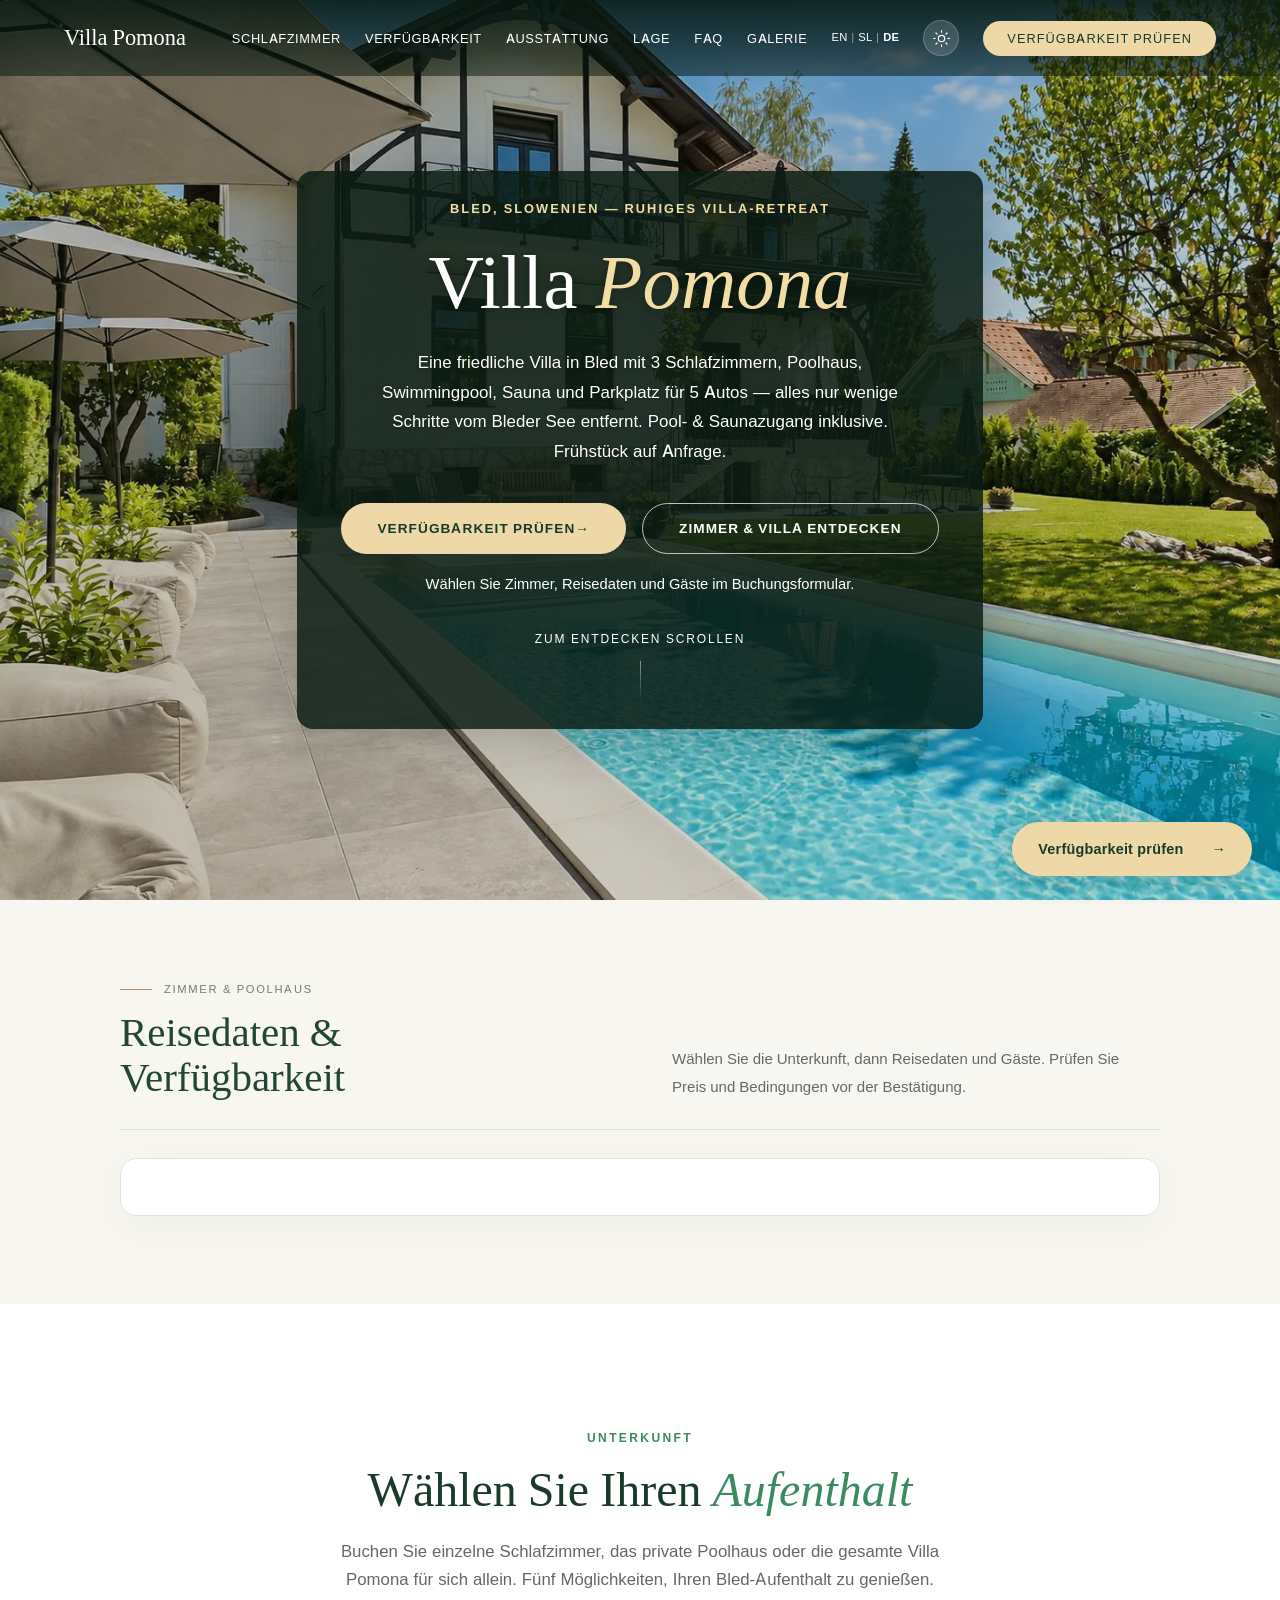
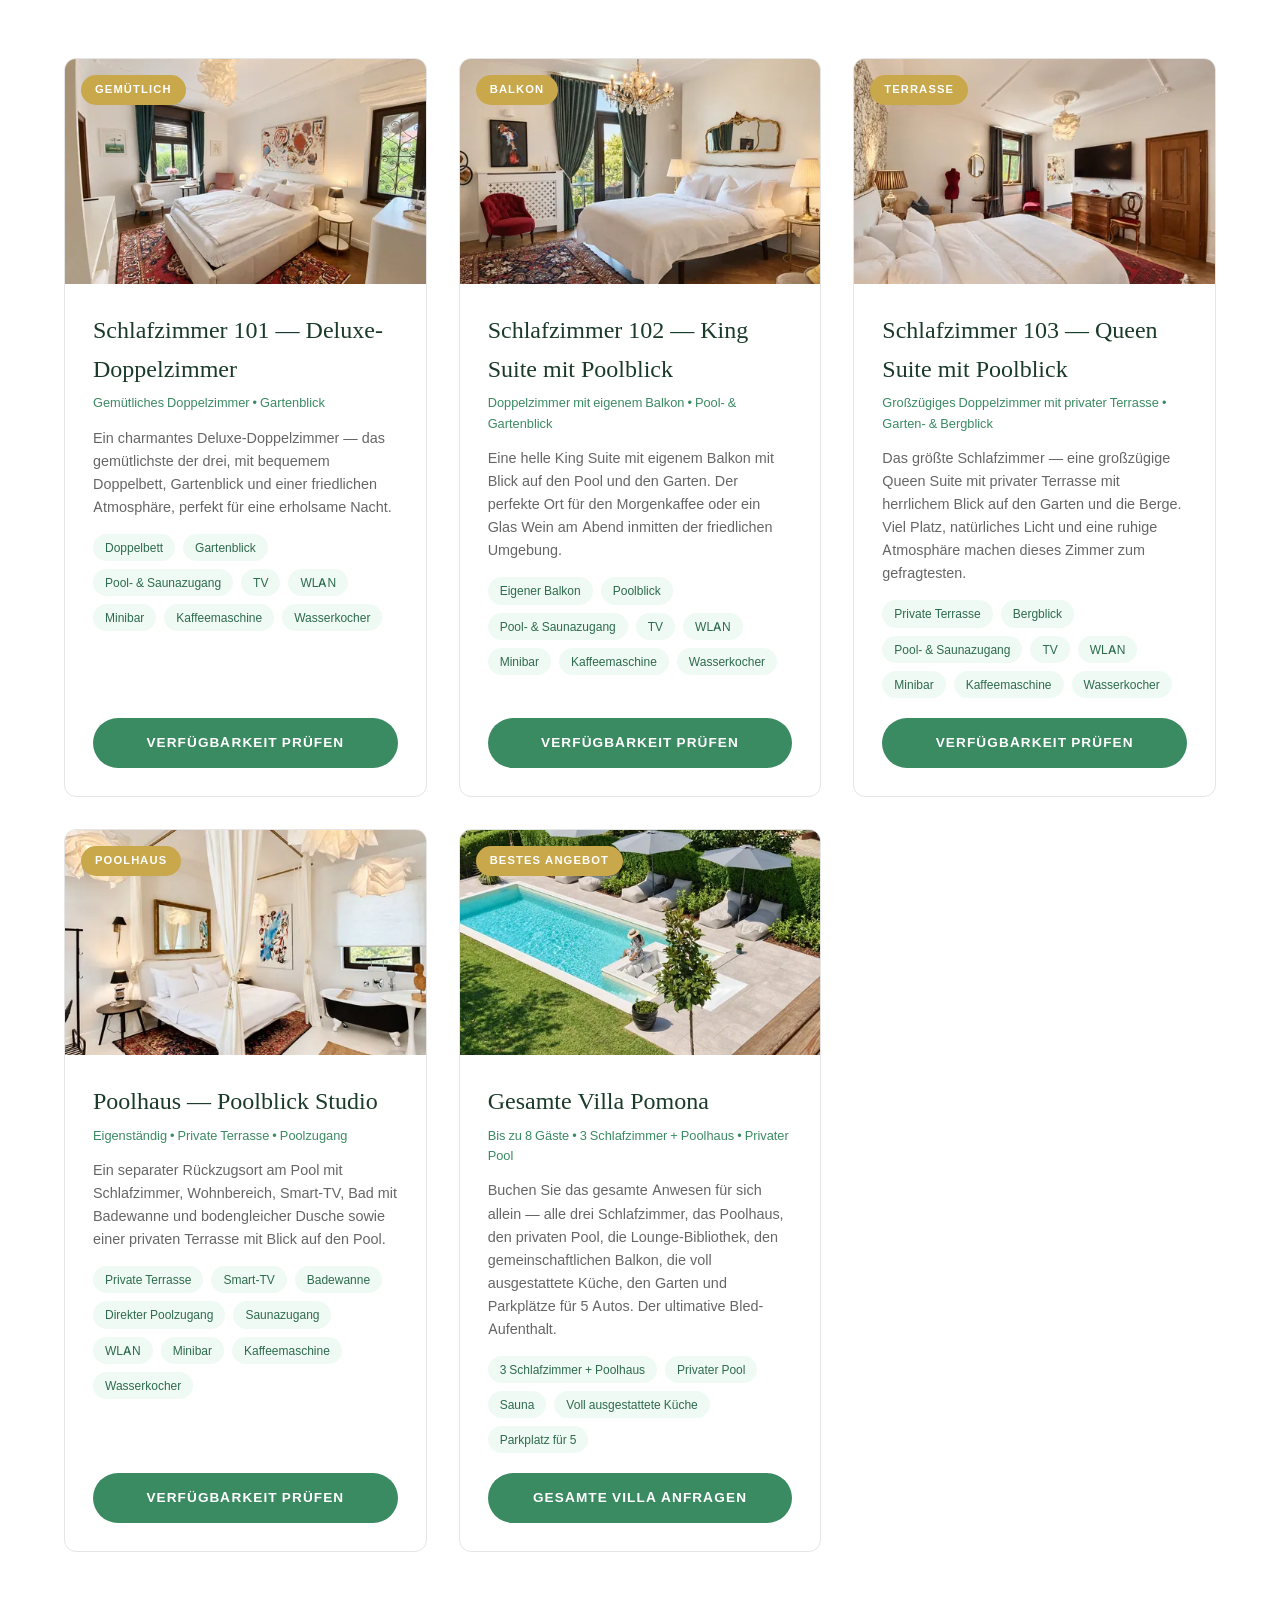
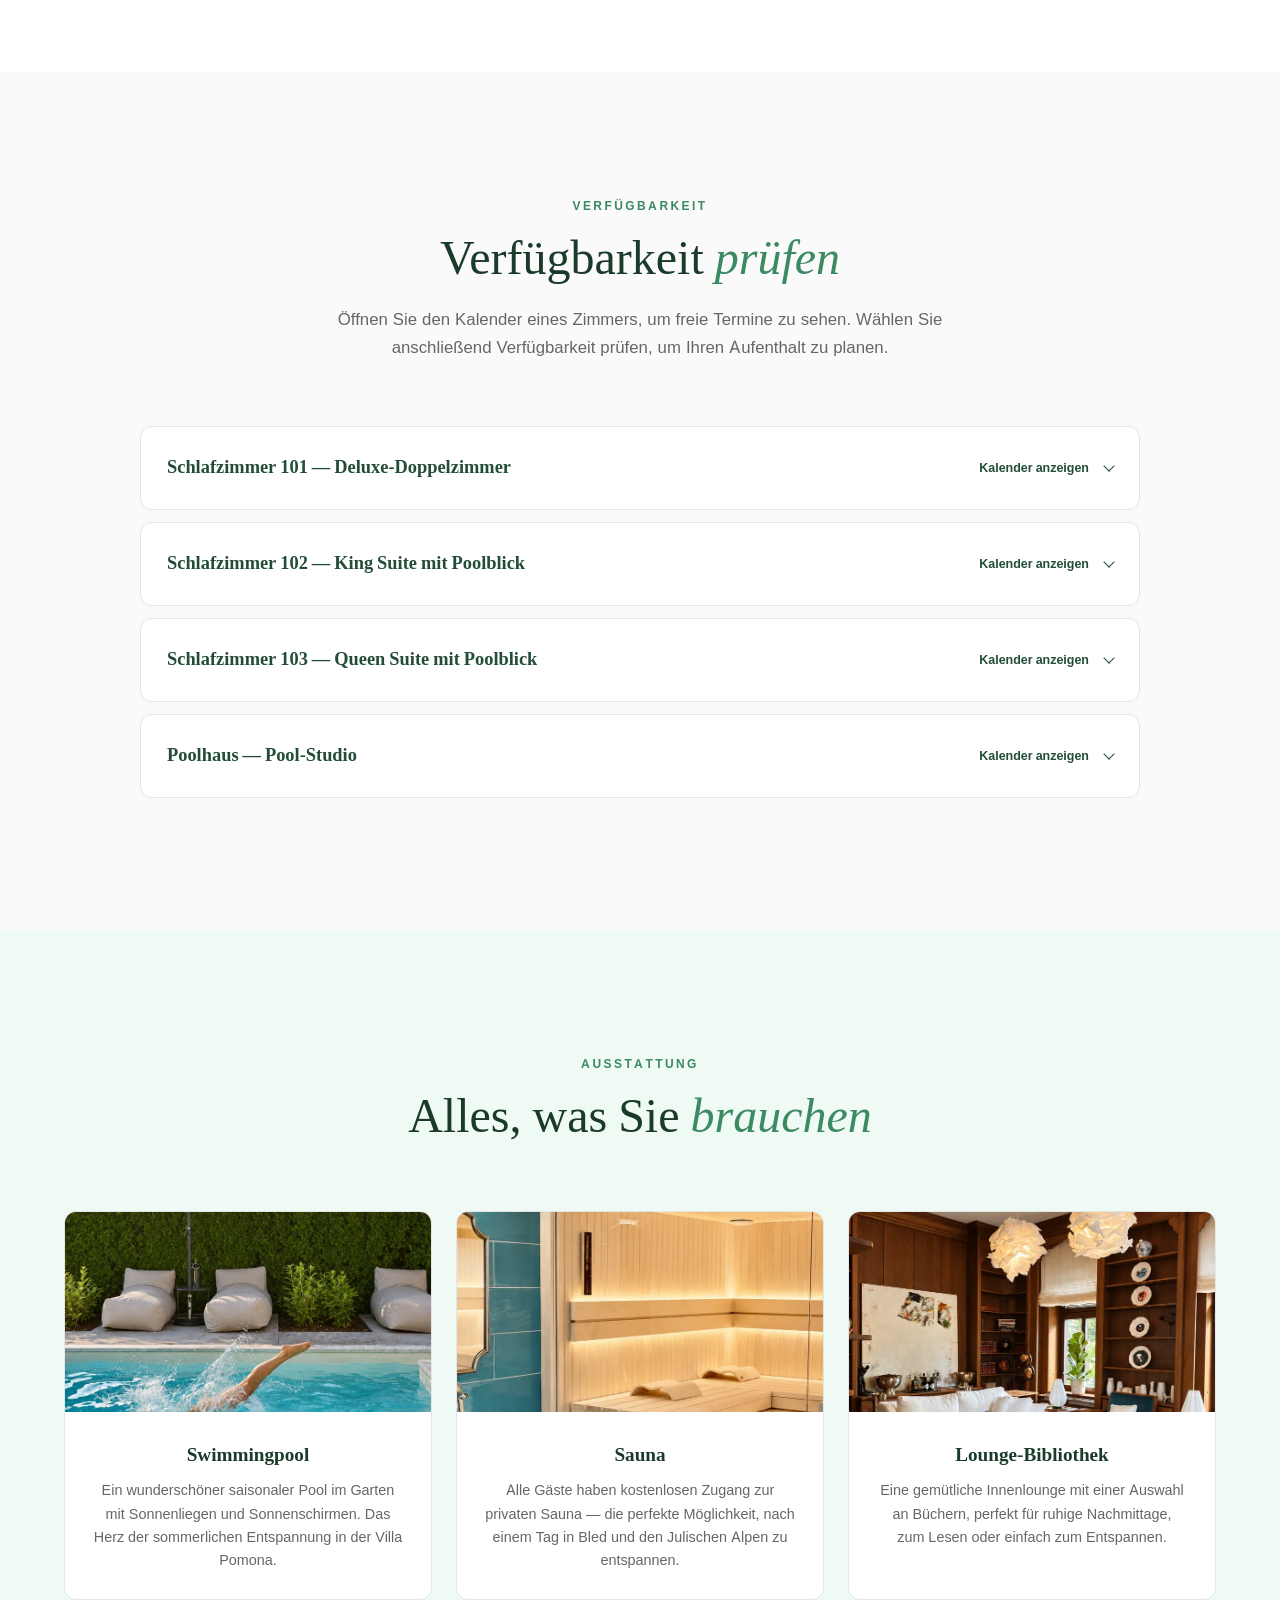
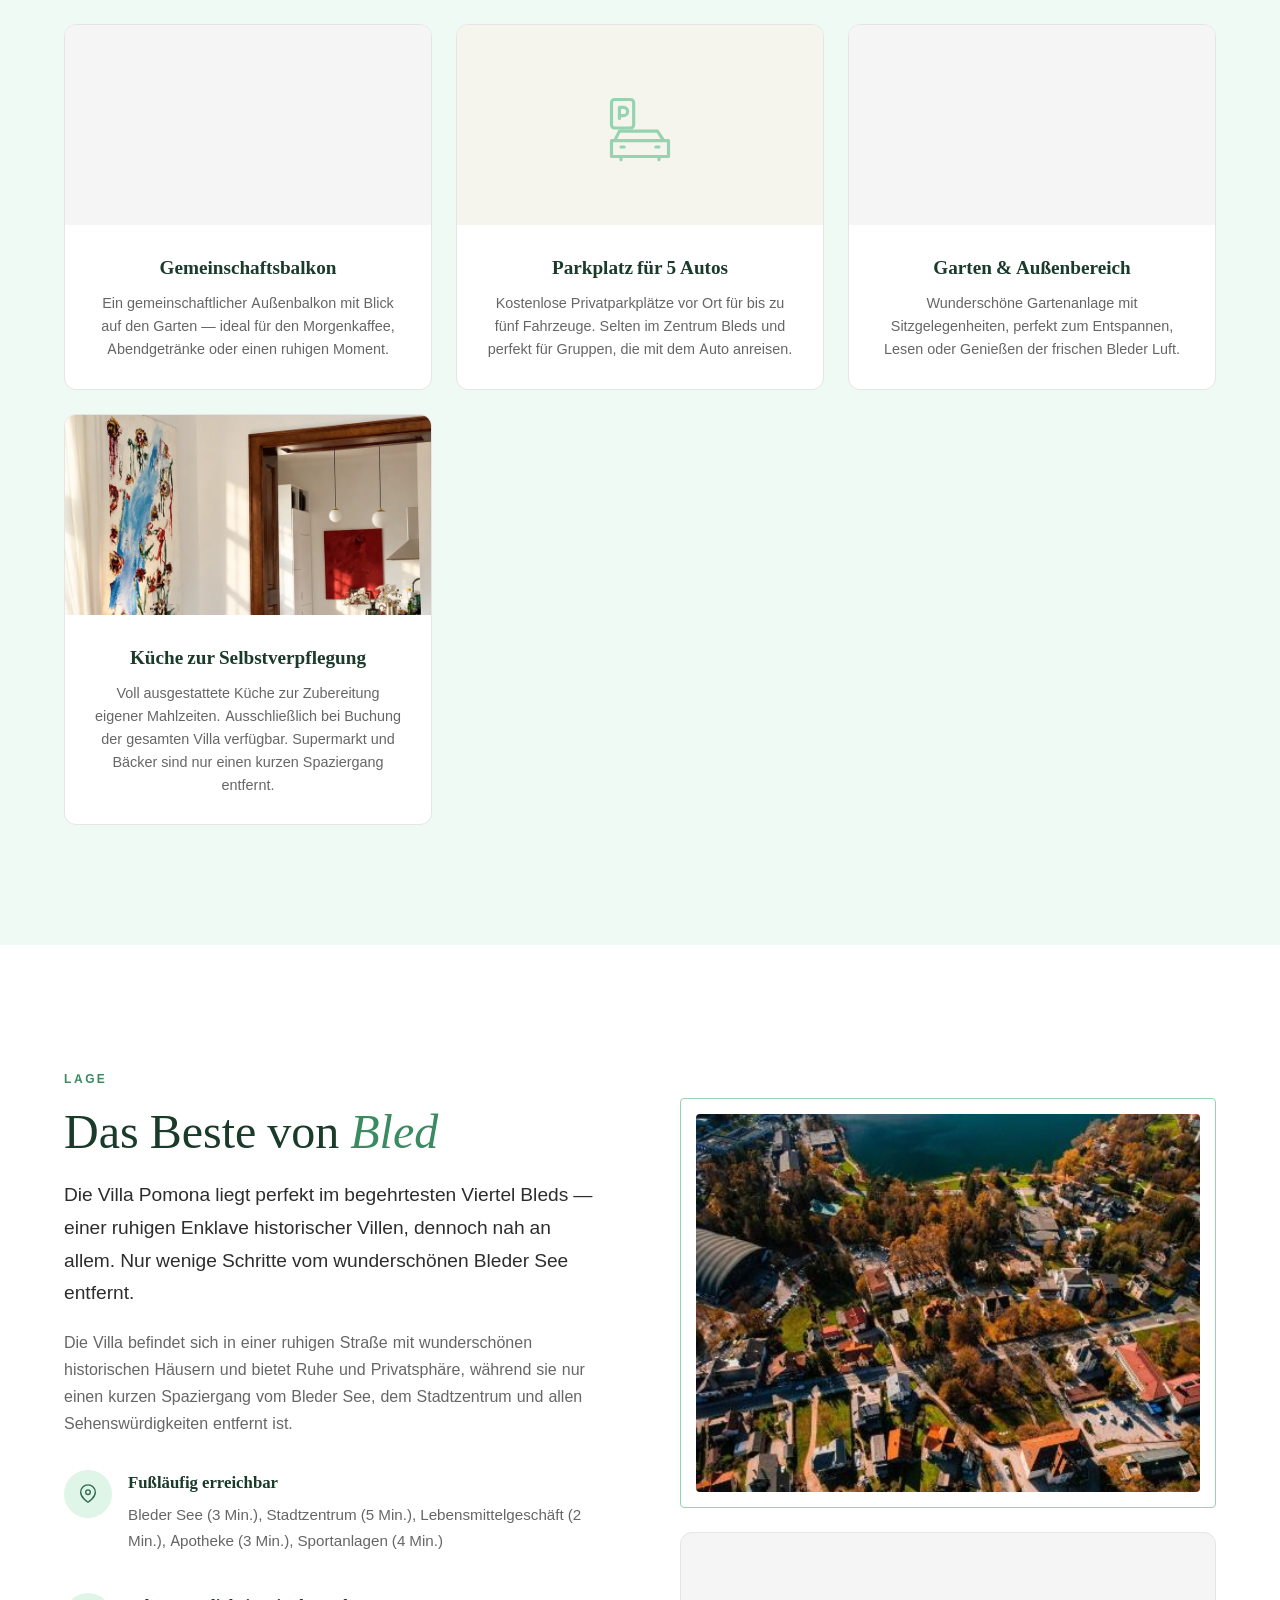
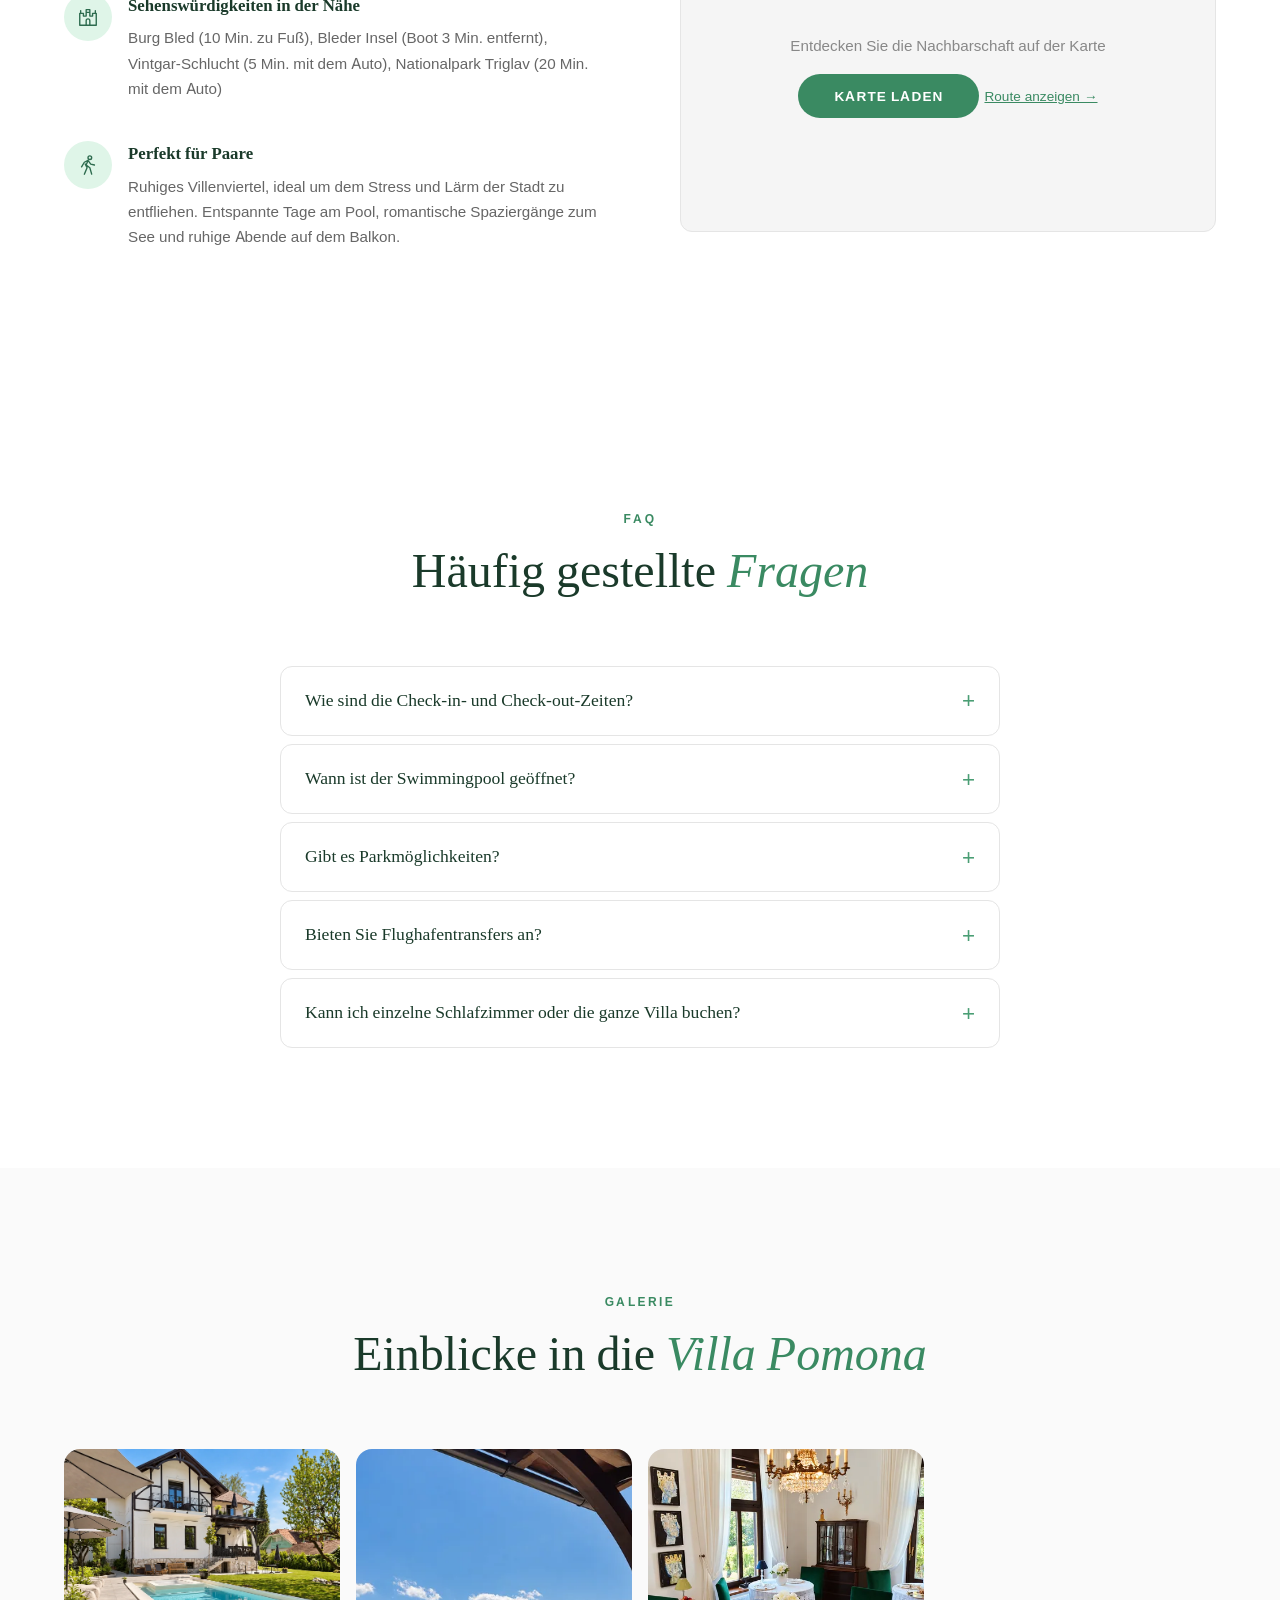
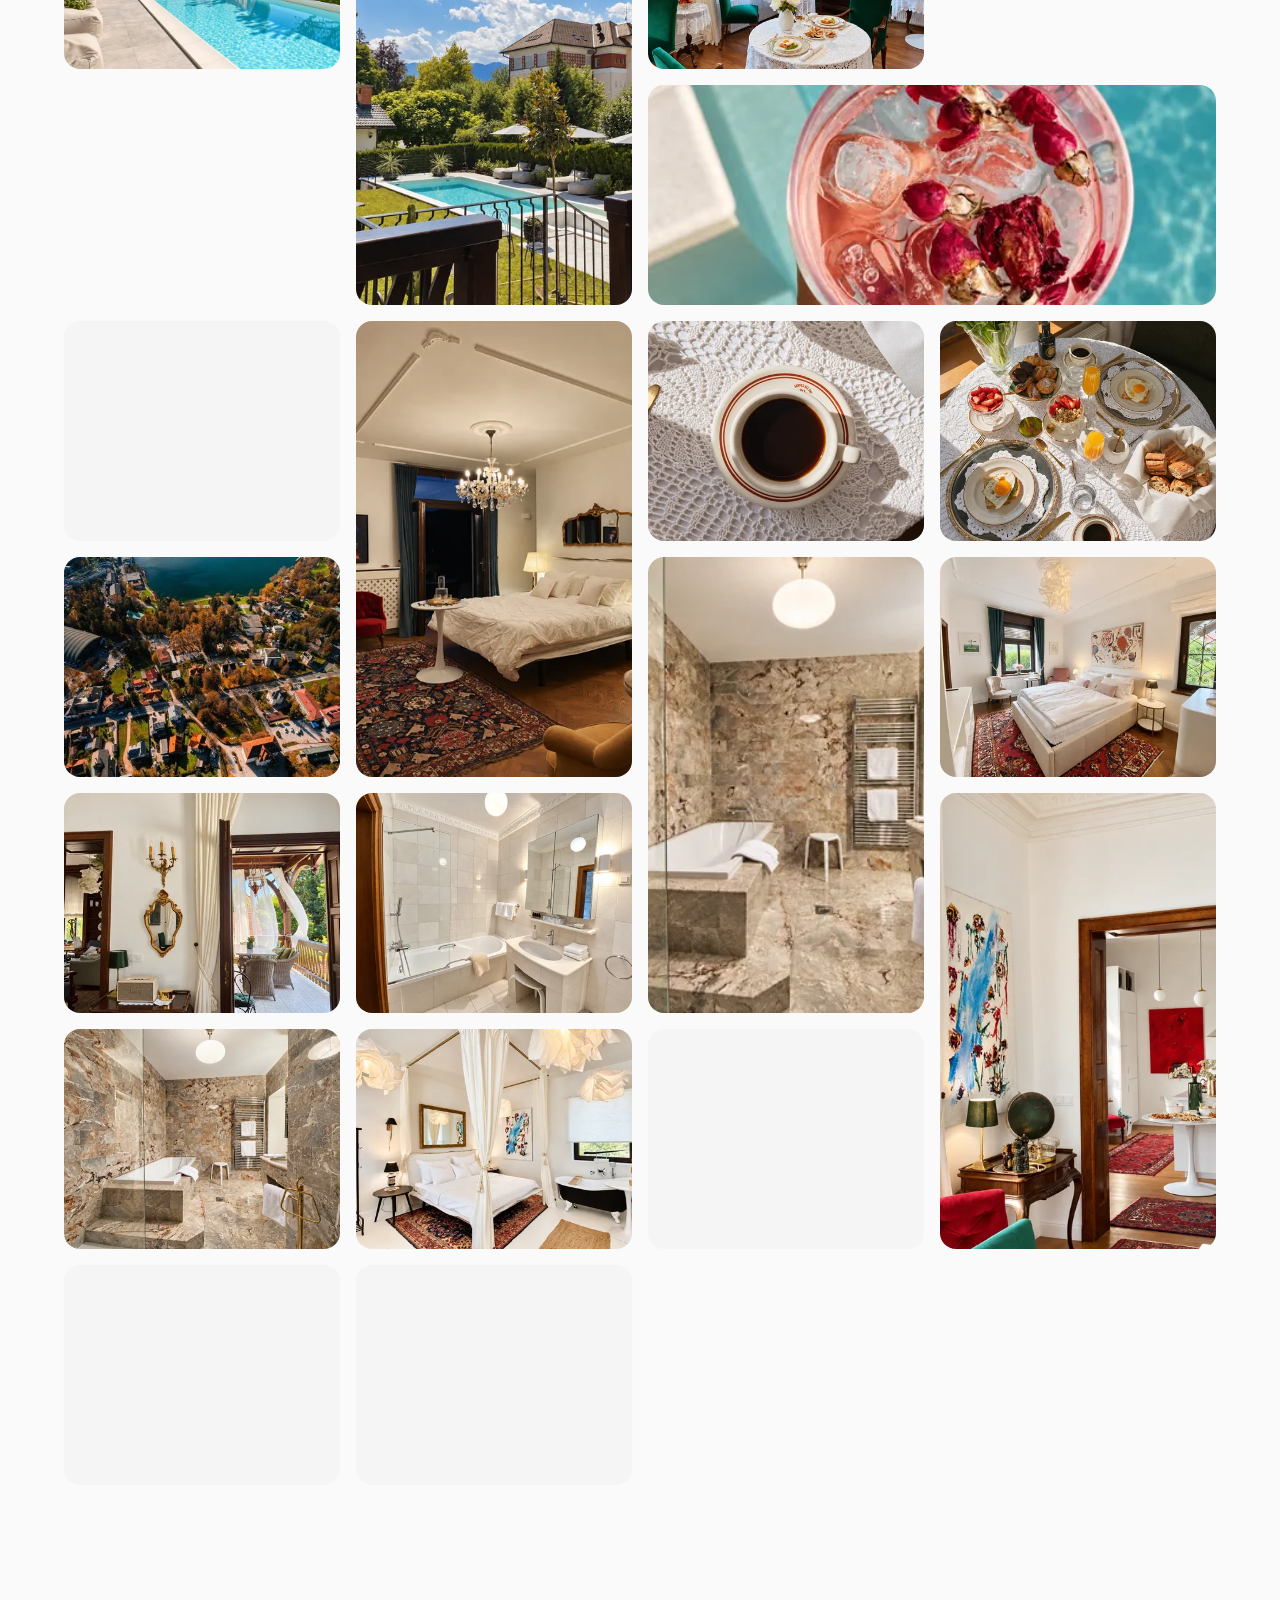
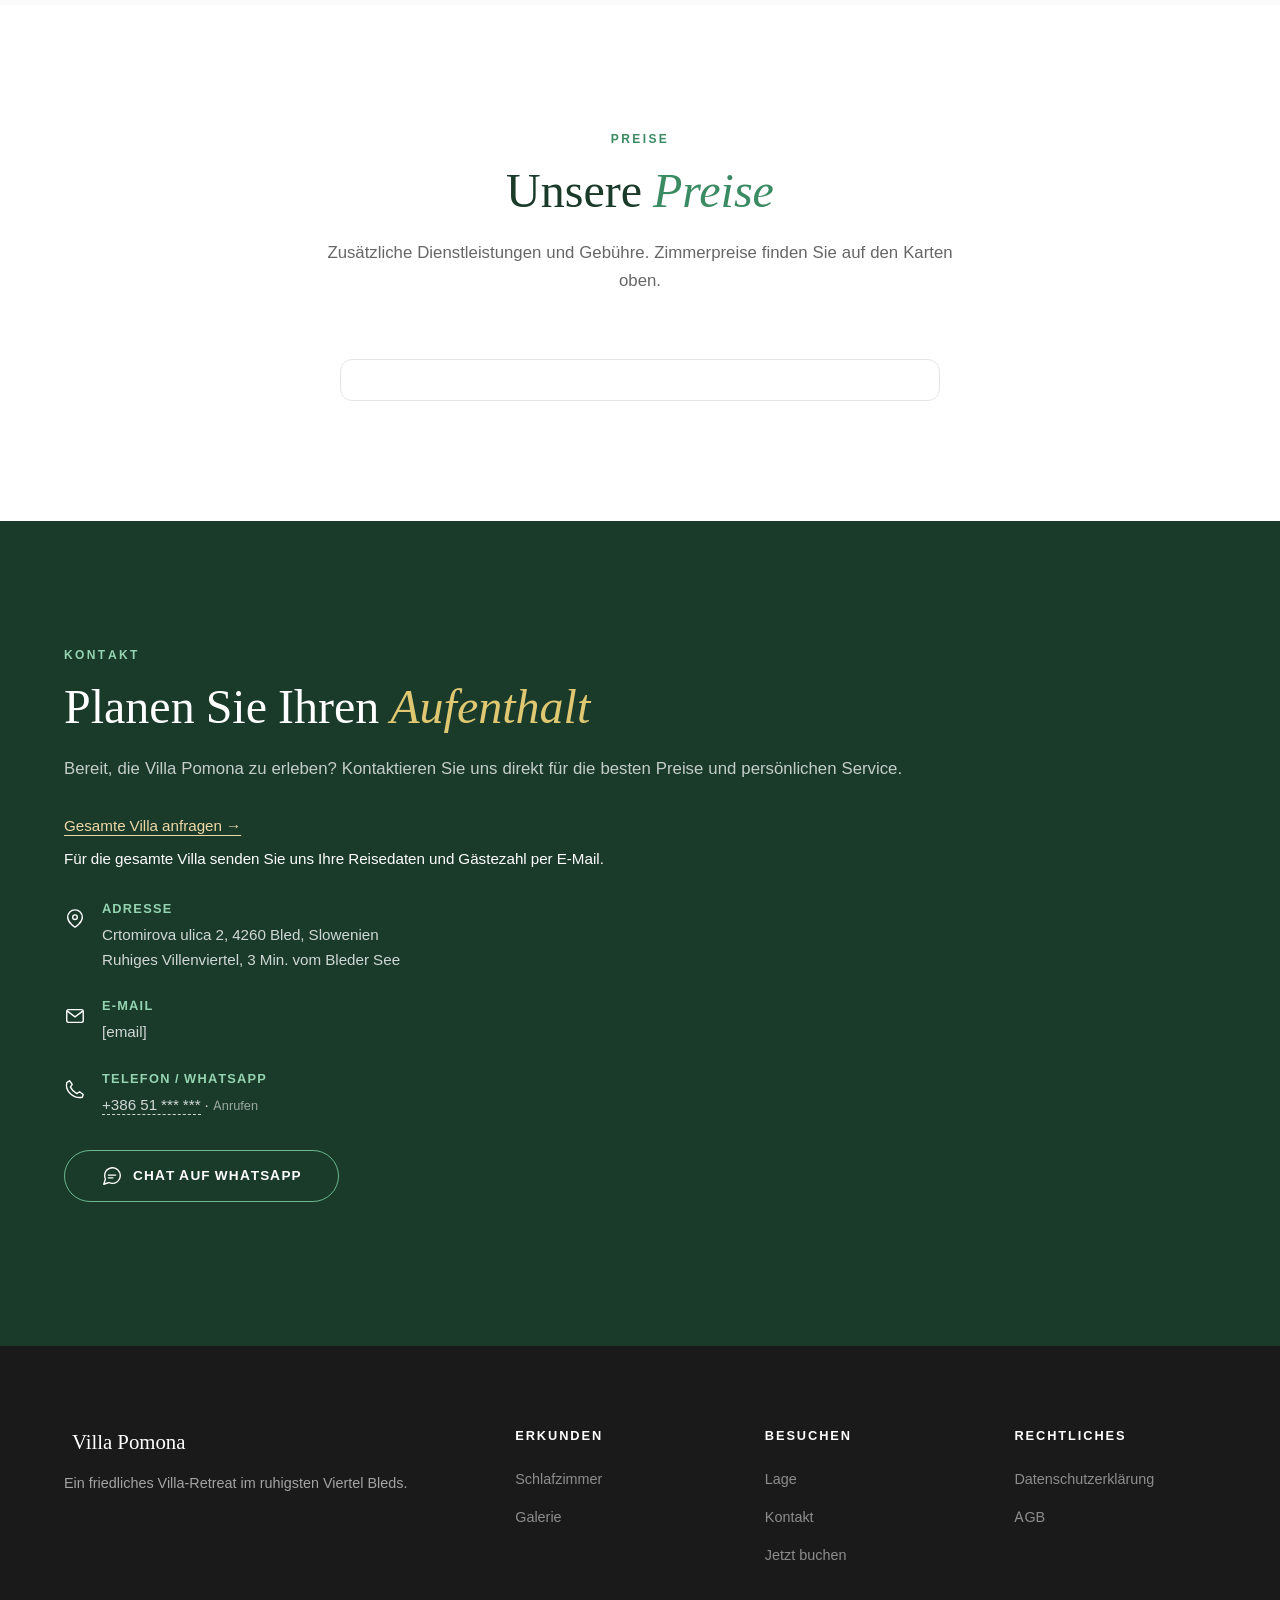
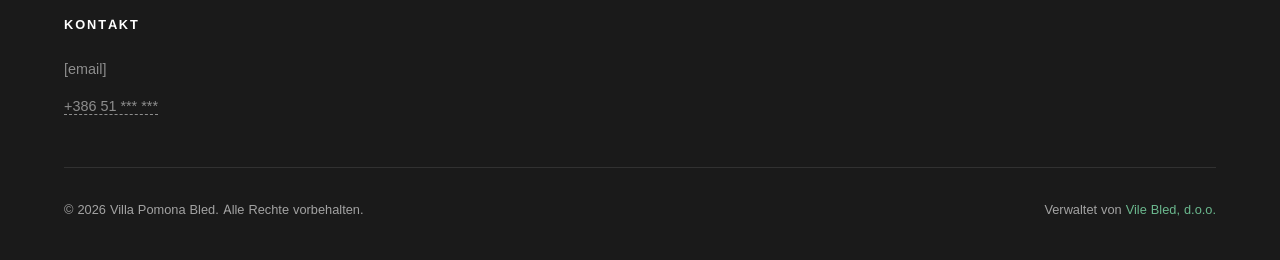
==== commit 59a128ca: "Collapse room calendars into elegant native disclosures" ====
--- a/de/index.html
+++ b/de/index.html
@@ -262,29 +262,33 @@
             <div class="section-header">
                 <span class="section-tag">Verfügbarkeit</span>
                 <h2 class="section-title">Verfügbarkeit <em>prüfen</em></h2>
-                <p class="section-desc">Sehen Sie die Echtzeit-Verfügbarkeit für jedes Zimmer. Buchen Sie direkt für die besten Preise.</p>
+                <p class="section-desc">Öffnen Sie den Kalender eines Zimmers, um freie Termine zu sehen. Wählen Sie anschließend Verfügbarkeit prüfen, um Ihren Aufenthalt zu planen.</p>
             </div>
             <div class="availability-grid">
-                <div class="availability-card" data-room="Schlafzimmer 101">
-                    <h3>Schlafzimmer 101 &mdash; Deluxe-Doppelzimmer</h3>
-                    <div class="bentral-widget bentral-calendar"><script src="//www.bentral.com/service/embed/calendar.js?uid=5f5441304d7a514d&last=true&key=ef32fbc68fd13b8f9e5ba7a55520e061"></script></div>
+                <details class="availability-card" data-room="Schlafzimmer 101">
+                    <summary><h3>Schlafzimmer 101 &mdash; Deluxe-Doppelzimmer</h3><span class="calendar-toggle"><span class="calendar-show">Kalender anzeigen</span><span class="calendar-hide">Kalender ausblenden</span><span class="calendar-chevron" aria-hidden="true"></span></span></summary>
+                    <div class="calendar-panel"><div class="bentral-widget bentral-calendar"><script src="//www.bentral.com/service/embed/calendar.js?uid=5f5441304d7a514d&last=true&key=ef32fbc68fd13b8f9e5ba7a55520e061"></script></div>
                     <a href="#bookingHeading" class="btn btn-primary btn-full bentral-book-btn">Verfügbarkeit prüfen</a>
-                </div>
-                <div class="availability-card" data-room="Schlafzimmer 102">
-                    <h3>Schlafzimmer 102 &mdash; King Suite mit Poolblick</h3>
-                    <div class="bentral-widget bentral-calendar"><script src="//www.bentral.com/service/embed/calendar.js?uid=5f5441304d7a494d&last=true&key=ef32fbc68fd13b8f9e5ba7a55520e061"></script></div>
+                    </div>
+                </details>
+                <details class="availability-card" data-room="Schlafzimmer 102">
+                    <summary><h3>Schlafzimmer 102 &mdash; King Suite mit Poolblick</h3><span class="calendar-toggle"><span class="calendar-show">Kalender anzeigen</span><span class="calendar-hide">Kalender ausblenden</span><span class="calendar-chevron" aria-hidden="true"></span></span></summary>
+                    <div class="calendar-panel"><div class="bentral-widget bentral-calendar"><script src="//www.bentral.com/service/embed/calendar.js?uid=5f5441304d7a494d&last=true&key=ef32fbc68fd13b8f9e5ba7a55520e061"></script></div>
                     <a href="#bookingHeading" class="btn btn-primary btn-full bentral-book-btn">Verfügbarkeit prüfen</a>
-                </div>
-                <div class="availability-card" data-room="Schlafzimmer 103">
-                    <h3>Schlafzimmer 103 &mdash; Queen Suite mit Poolblick</h3>
-                    <div class="bentral-widget bentral-calendar"><script src="//www.bentral.com/service/embed/calendar.js?uid=5f5441304d7a4d4d&last=true&key=ef32fbc68fd13b8f9e5ba7a55520e061"></script></div>
+                    </div>
+                </details>
+                <details class="availability-card" data-room="Schlafzimmer 103">
+                    <summary><h3>Schlafzimmer 103 &mdash; Queen Suite mit Poolblick</h3><span class="calendar-toggle"><span class="calendar-show">Kalender anzeigen</span><span class="calendar-hide">Kalender ausblenden</span><span class="calendar-chevron" aria-hidden="true"></span></span></summary>
+                    <div class="calendar-panel"><div class="bentral-widget bentral-calendar"><script src="//www.bentral.com/service/embed/calendar.js?uid=5f5441304d7a4d4d&last=true&key=ef32fbc68fd13b8f9e5ba7a55520e061"></script></div>
                     <a href="#bookingHeading" class="btn btn-primary btn-full bentral-book-btn">Verfügbarkeit prüfen</a>
-                </div>
-                <div class="availability-card" data-room="Poolhaus">
-                    <h3>Poolhaus &mdash; Pool-Studio</h3>
-                    <div class="bentral-widget bentral-calendar"><script src="//www.bentral.com/service/embed/calendar.js?uid=5f5441304d7a554d&last=true&key=ef32fbc68fd13b8f9e5ba7a55520e061"></script></div>
+                    </div>
+                </details>
+                <details class="availability-card" data-room="Poolhaus">
+                    <summary><h3>Poolhaus &mdash; Pool-Studio</h3><span class="calendar-toggle"><span class="calendar-show">Kalender anzeigen</span><span class="calendar-hide">Kalender ausblenden</span><span class="calendar-chevron" aria-hidden="true"></span></span></summary>
+                    <div class="calendar-panel"><div class="bentral-widget bentral-calendar"><script src="//www.bentral.com/service/embed/calendar.js?uid=5f5441304d7a554d&last=true&key=ef32fbc68fd13b8f9e5ba7a55520e061"></script></div>
                     <a href="#bookingHeading" class="btn btn-primary btn-full bentral-book-btn">Verfügbarkeit prüfen</a>
-                </div>
+                    </div>
+                </details>
             </div>
         </div>
     </section>
@@ -492,7 +496,7 @@
                         <div class="gallery-overlay"><span class="gallery-zoom" aria-hidden="true"><svg class="ui-icon" viewBox="0 0 24 24" fill="none" stroke="currentColor" stroke-width="1.5" stroke-linecap="round" stroke-linejoin="round" aria-hidden="true" focusable="false"><circle cx="10.5" cy="10.5" r="6.5"/><path d="m16 16 5 5M7.5 10.5h6m-3-3v6"/></svg></span><span class="gallery-label">Schlafzimmer 101</span></div>
                     </div>
                 </div>
-            
+
                 <div class="gallery-item reveal" data-index="11">
                     <div class="gallery-image-wrapper">
                         <img src="../assets/images/additions-20261101/veranda-doorway-1448.webp" srcset="../assets/images/additions-20261101/veranda-doorway-480.webp 480w, ../assets/images/additions-20261101/veranda-doorway-800.webp 800w, ../assets/images/additions-20261101/veranda-doorway-1448.webp 1448w" sizes="(max-width: 768px) 50vw, 25vw" alt="Blick auf die Veranda" loading="lazy" decoding="async" width="1448" height="1086">
--- a/styles.css
+++ b/styles.css
@@ -821,3 +821,32 @@
  .booking-intro p:not(.booking-kicker) { max-width:44ch; font-size:.91rem; }
  .booking-section #bentralBooking, .booking-section #bentralBooking:hover { padding:12px; border-radius:12px; }
 }
+
+/* Room calendars: compact, accessible native disclosures. */
+.availability .availability-grid { display:block; max-width:1000px; margin:0 auto; }
+.availability details.availability-card { padding:0; margin:0 0 12px; overflow:hidden; }
+.availability-card summary { display:flex; align-items:center; justify-content:space-between; gap:24px; min-height:82px; padding:22px 26px; cursor:pointer; list-style:none; }
+.availability-card summary::-webkit-details-marker { display:none; }
+.availability-card summary::marker { content:""; }
+.availability-card summary h3 { margin:0; font-size:1.15rem; line-height:1.4; }
+.calendar-toggle { display:inline-flex; flex-shrink:0; align-items:center; gap:16px; color:var(--green-800); font-size:.78rem; line-height:1.5; font-weight:600; }
+.calendar-chevron { width:8px; height:8px; border-right:1.5px solid currentColor; border-bottom:1.5px solid currentColor; transform:rotate(45deg); margin-top:-4px; }
+.calendar-hide { display:none; }
+.availability-card[open] .calendar-show { display:none; }
+.availability-card[open] .calendar-hide { display:inline; }
+.availability-card[open] .calendar-chevron { transform:rotate(225deg); margin-top:4px; }
+.availability-card[open] summary { border-bottom:1px solid var(--border-color); }
+.availability-card summary:hover { background:var(--neutral-50); }
+.availability-card summary:focus-visible { outline:3px solid var(--green-500); outline-offset:-4px; border-radius:10px; }
+.calendar-panel { padding:20px 24px 26px; max-width:720px; margin:0 auto; }
+.calendar-panel .bentral-calendar { padding:0; min-width:0; }
+.calendar-panel iframe { max-width:100%; }
+.calendar-panel .bentral-book-btn { display:flex; width:max-content; max-width:100%; margin:20px auto 0; }
+[data-theme="dark"] .calendar-toggle { color:var(--green-300); }
+[data-theme="dark"] .availability-card summary:hover { background:var(--bg-secondary); }
+@media(max-width:768px) {
+ .availability-card summary { align-items:flex-start; flex-direction:column; gap:10px; padding:18px 20px; min-height:100px; }
+ .availability-card summary h3 { font-size:1.1rem; }
+ .calendar-toggle { width:100%; justify-content:space-between; }
+ .calendar-panel { padding:16px 12px 20px; }
+}
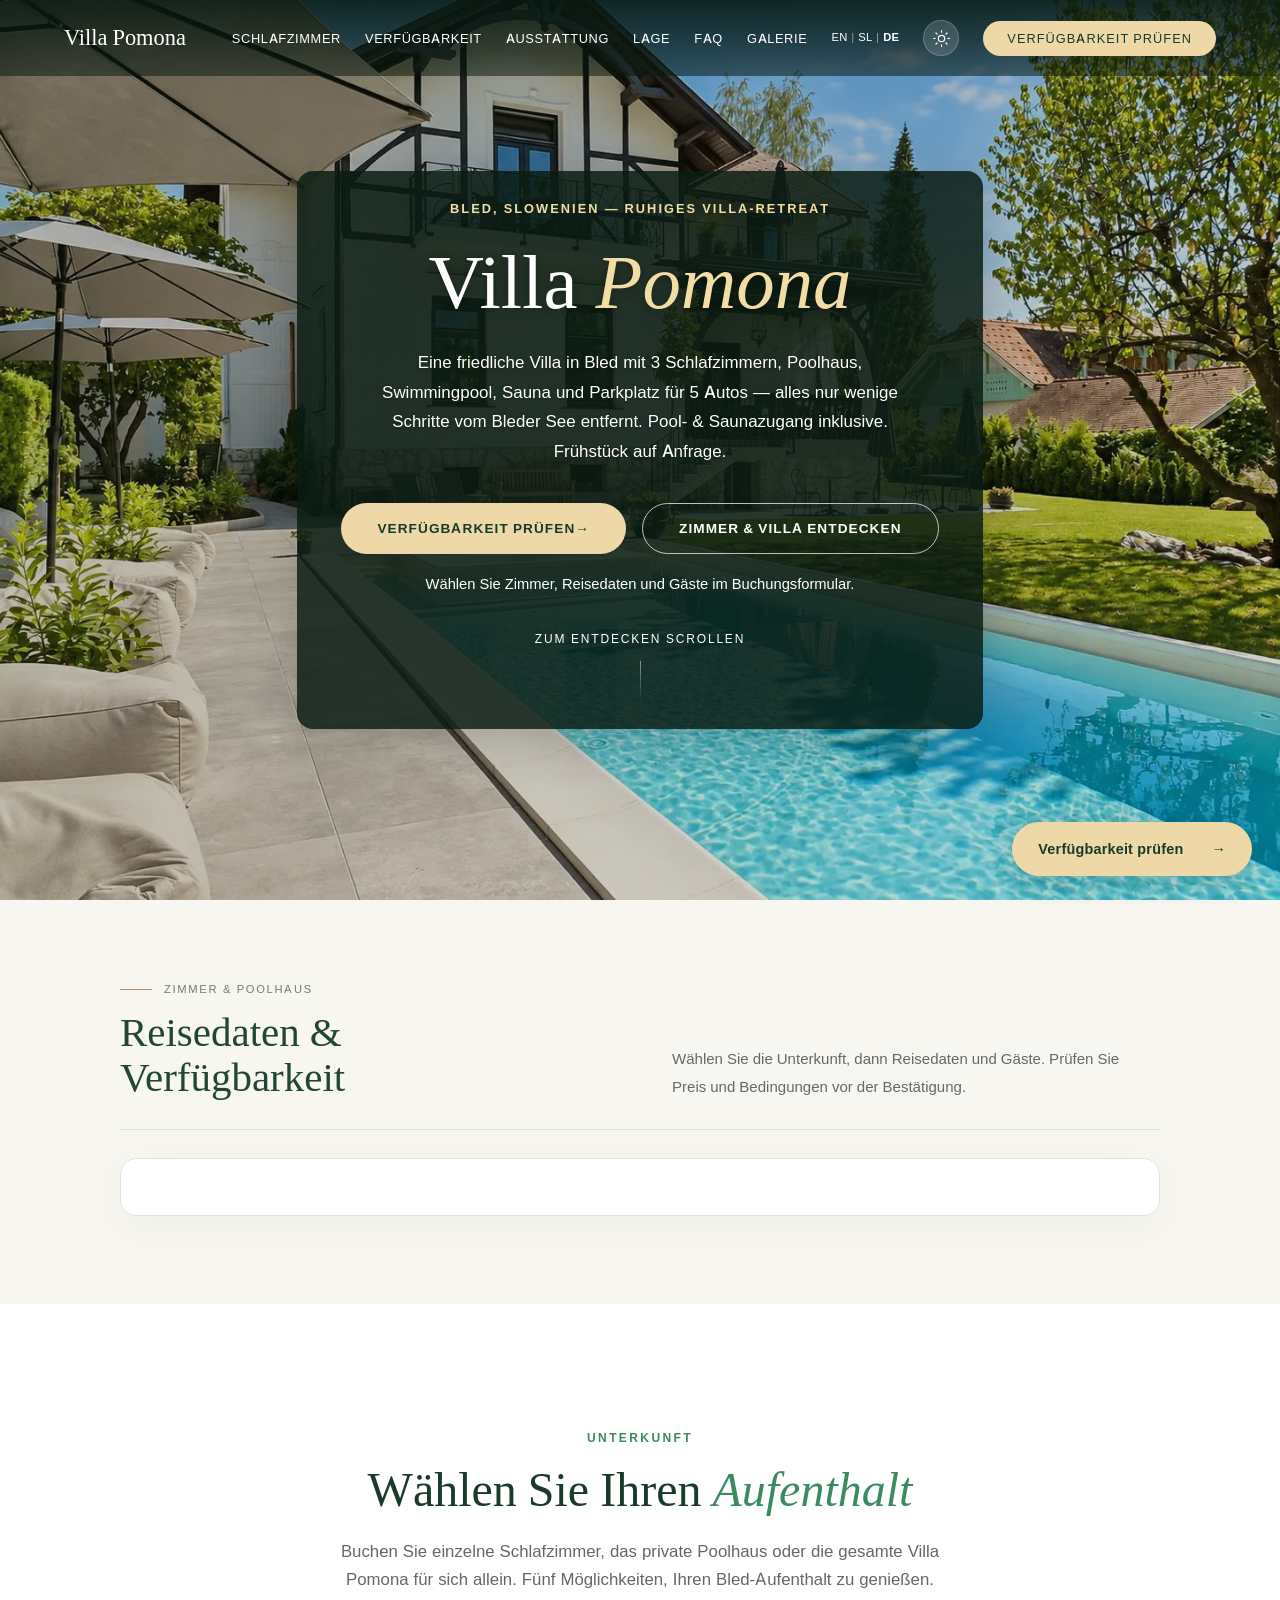
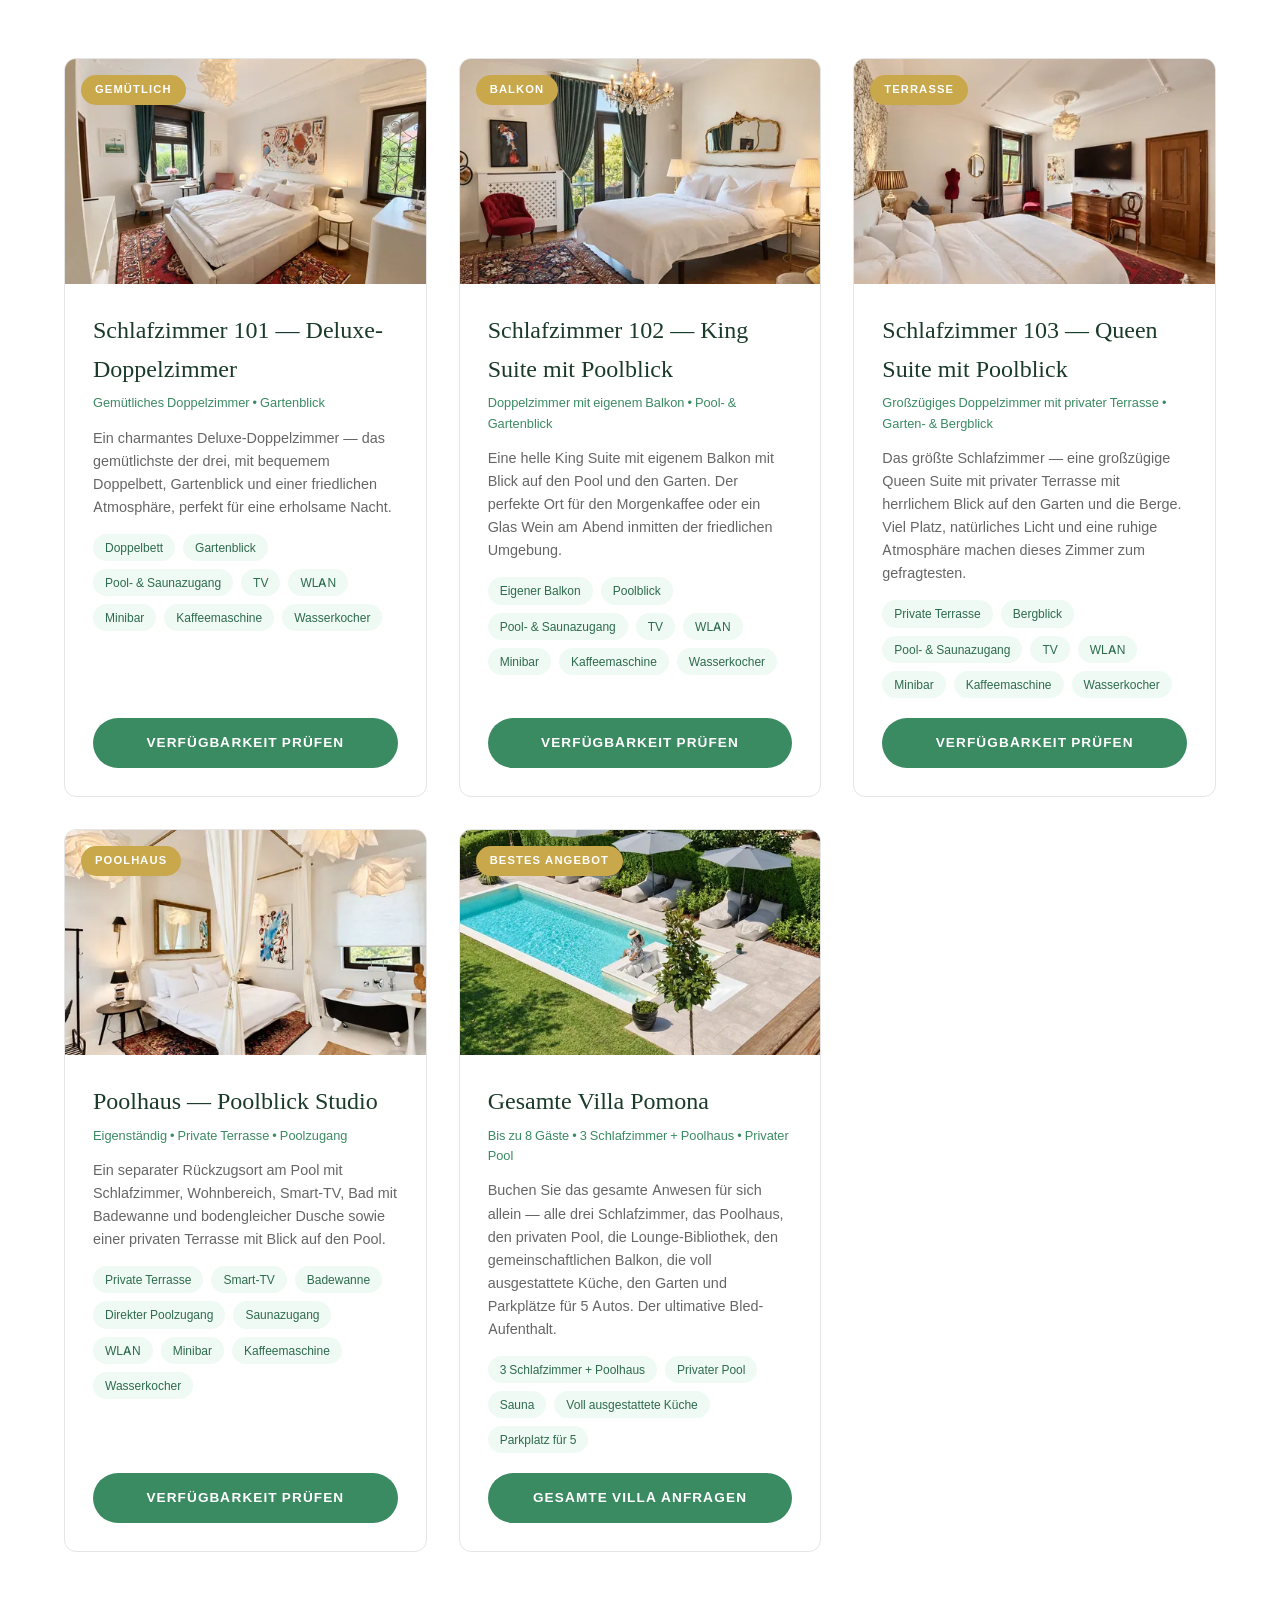
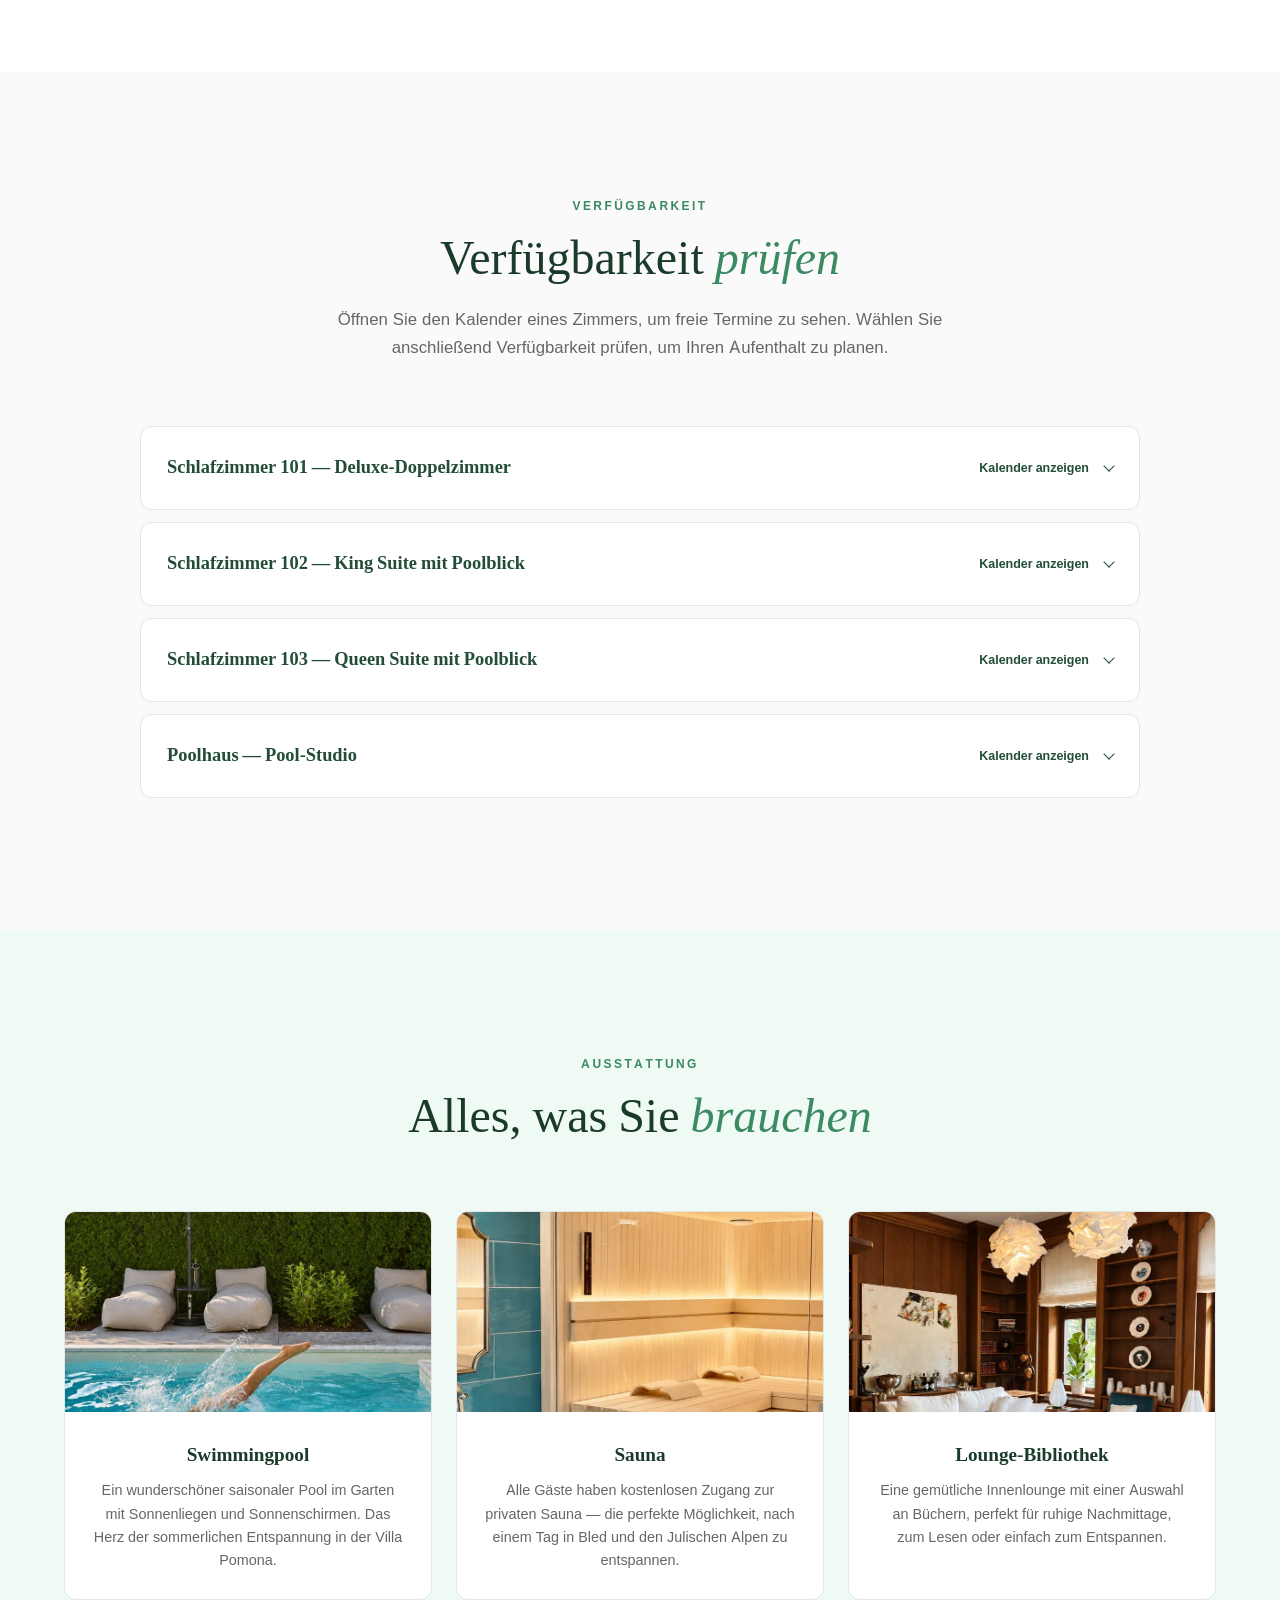
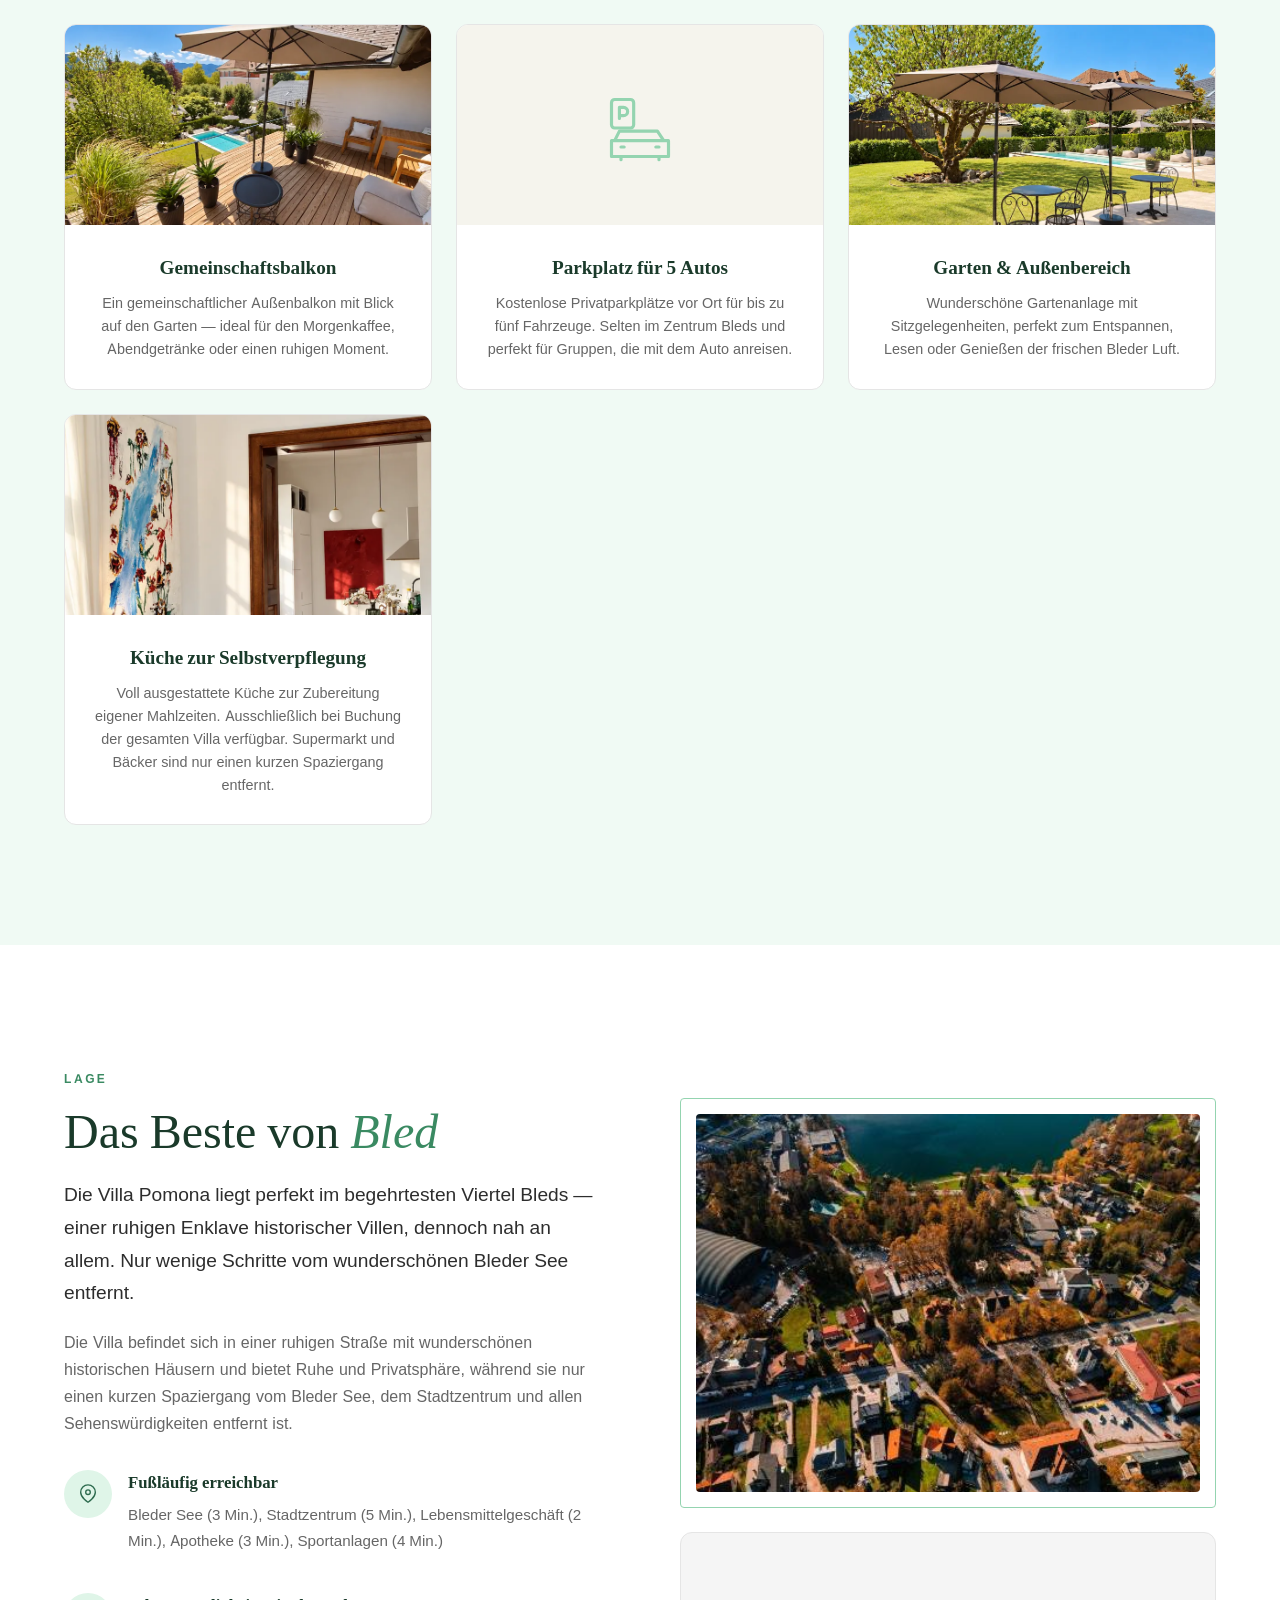
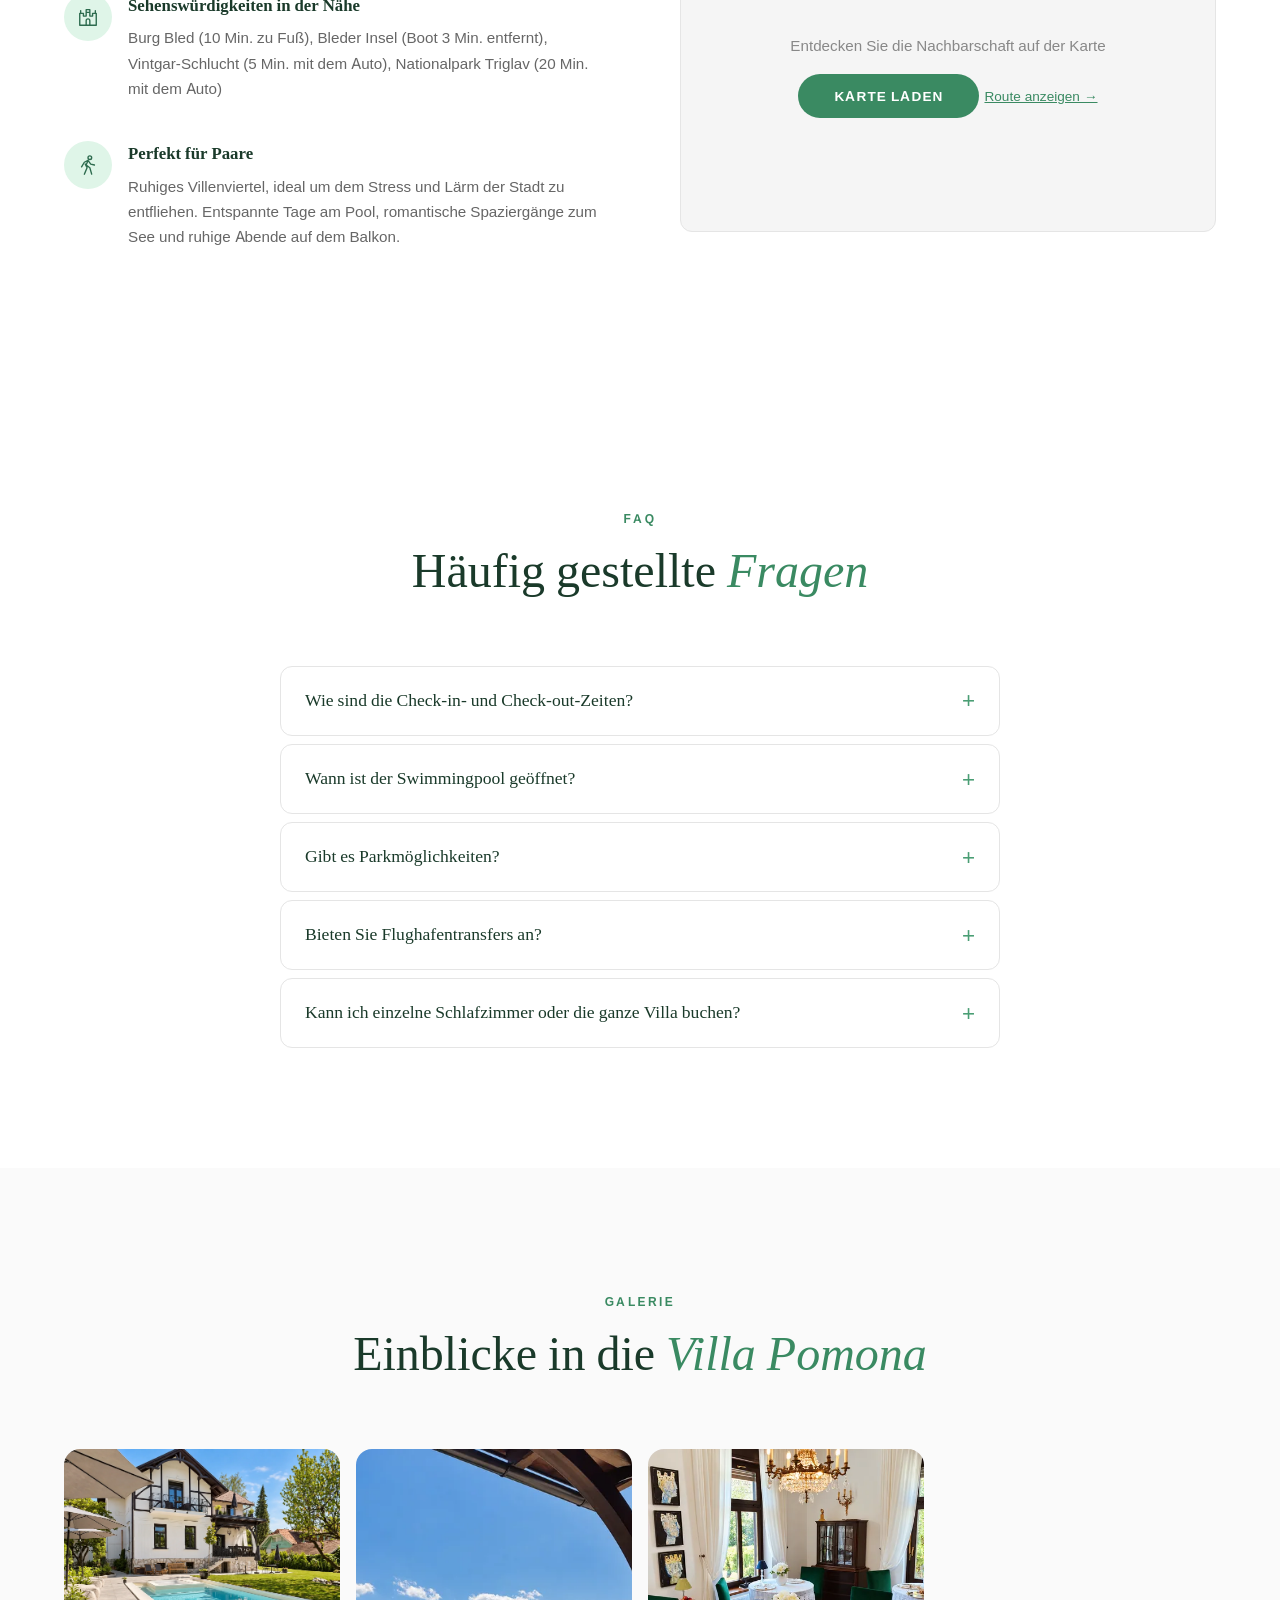
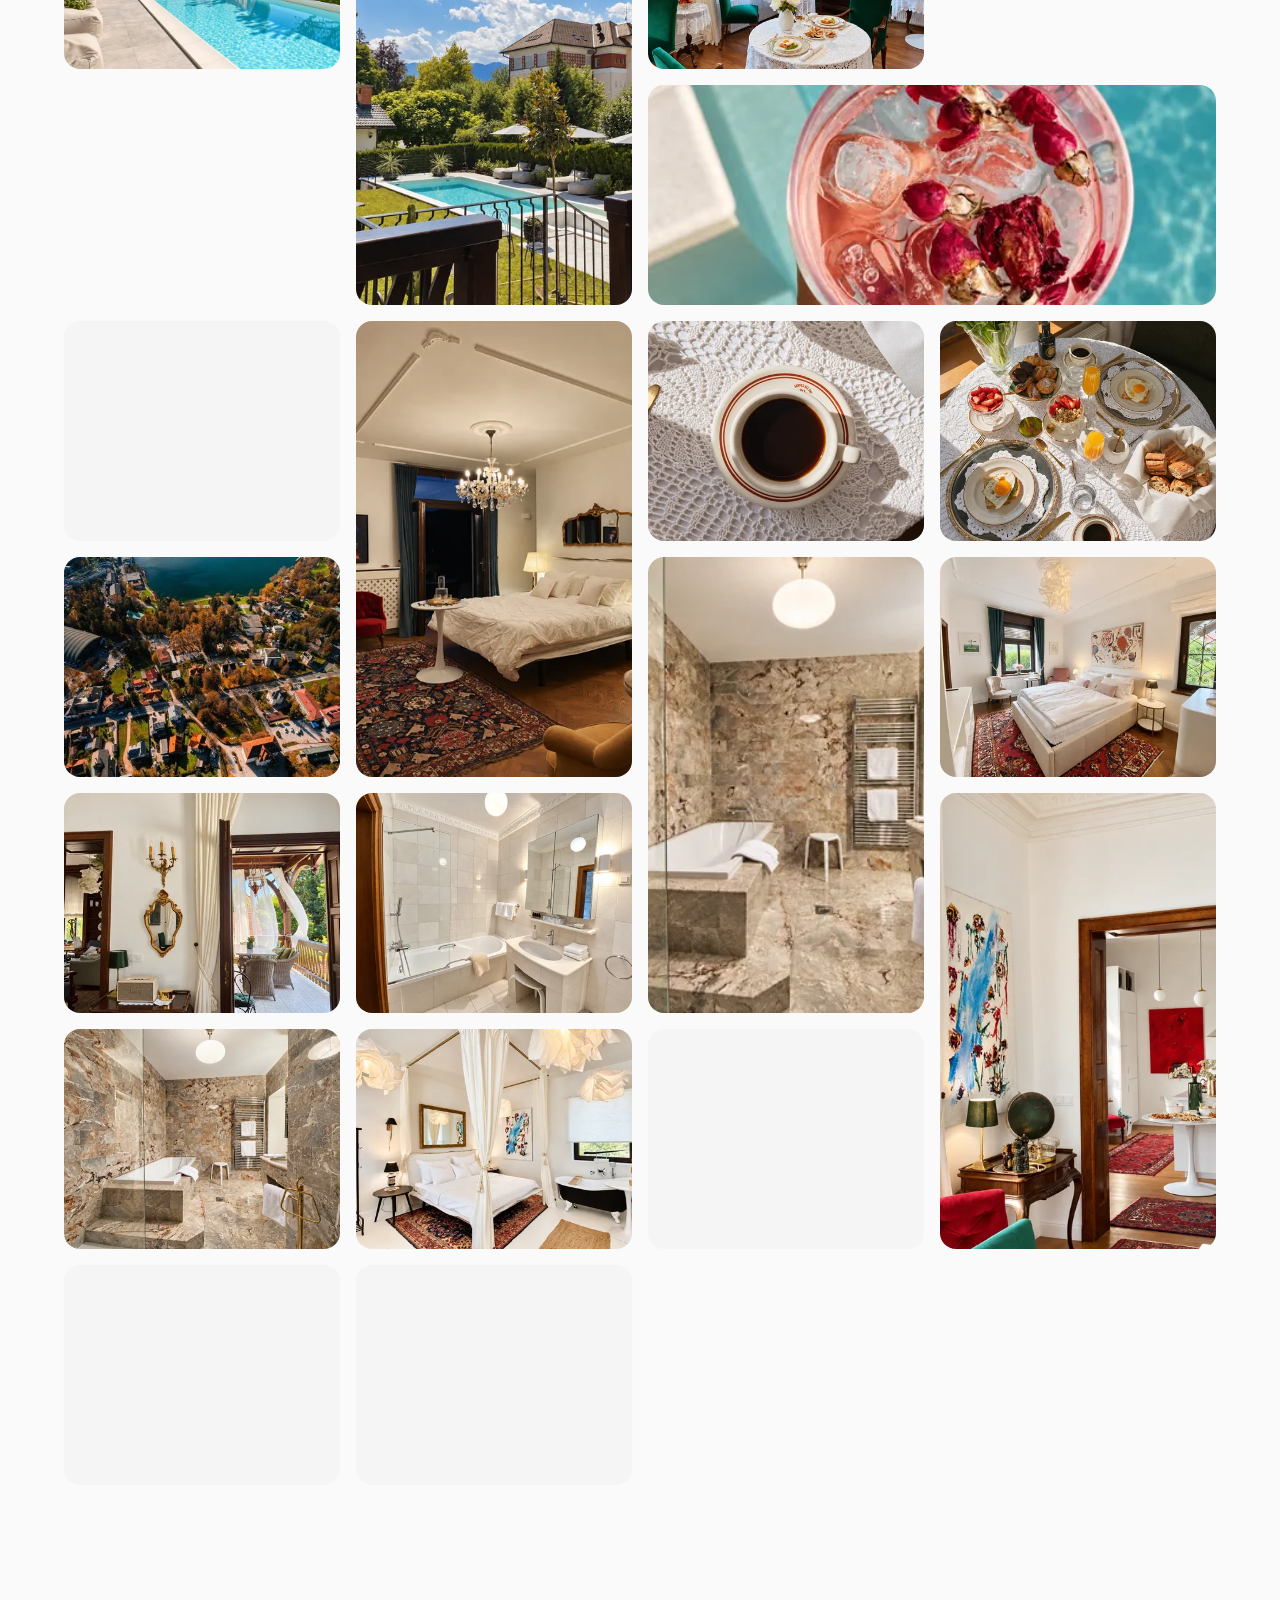
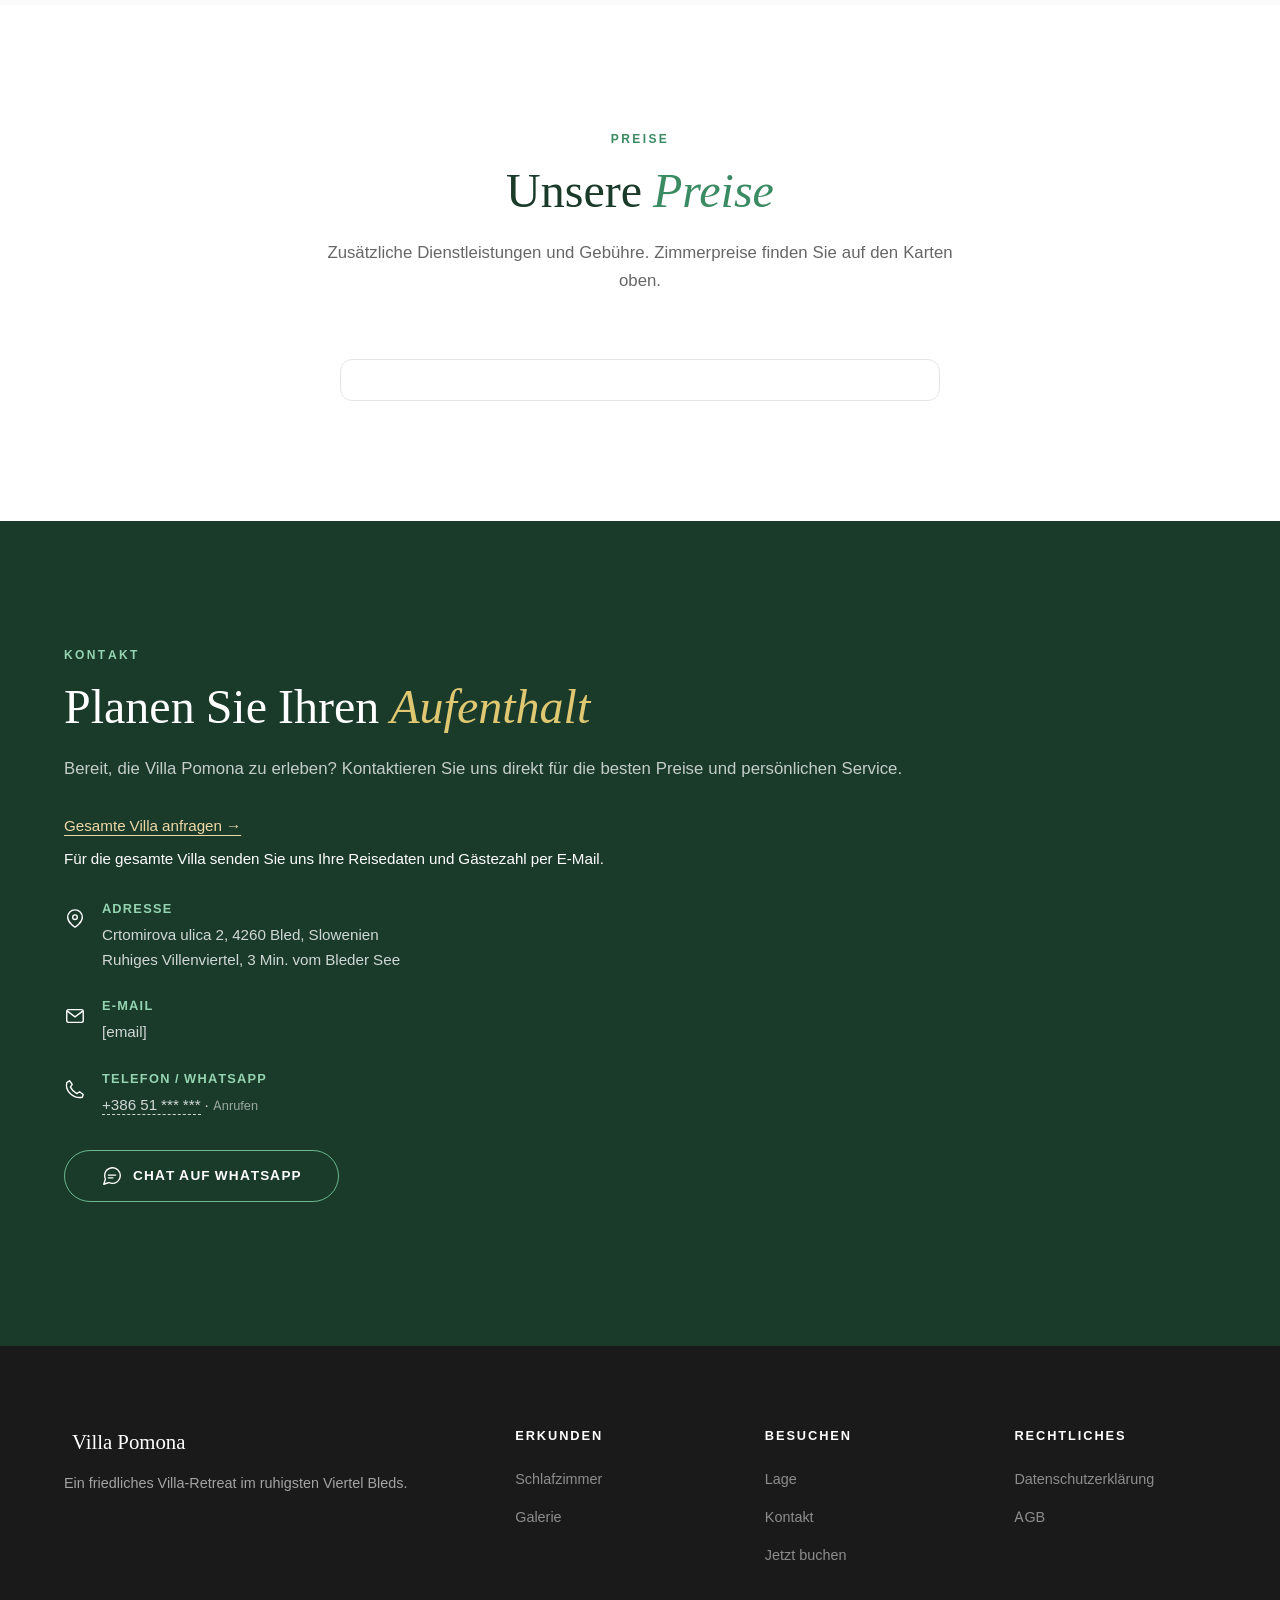
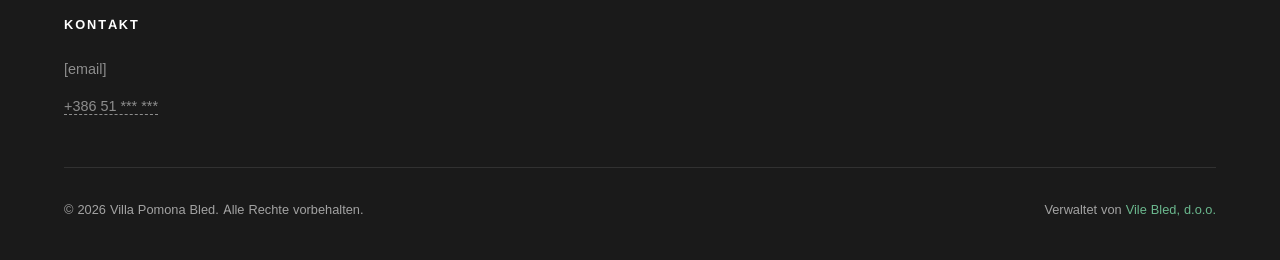
==== commit 4844dcb2: "Keep full provider calendars readable with mobile sideways scrolling" ====
--- a/de/index.html
+++ b/de/index.html
@@ -267,25 +267,25 @@
             <div class="availability-grid">
                 <details class="availability-card" data-room="Schlafzimmer 101">
                     <summary><h3>Schlafzimmer 101 &mdash; Deluxe-Doppelzimmer</h3><span class="calendar-toggle"><span class="calendar-show">Kalender anzeigen</span><span class="calendar-hide">Kalender ausblenden</span><span class="calendar-chevron" aria-hidden="true"></span></span></summary>
-                    <div class="calendar-panel"><div class="bentral-widget bentral-calendar"><script src="//www.bentral.com/service/embed/calendar.js?uid=5f5441304d7a514d&last=true&key=ef32fbc68fd13b8f9e5ba7a55520e061"></script></div>
+                    <div class="calendar-panel"><p class="calendar-scroll-hint">Seitlich wischen, um alle Monate zu sehen.</p><div class="bentral-widget bentral-calendar"><script src="//www.bentral.com/service/embed/calendar.js?uid=5f5441304d7a514d&last=true&key=ef32fbc68fd13b8f9e5ba7a55520e061"></script></div>
                     <a href="#bookingHeading" class="btn btn-primary btn-full bentral-book-btn">Verfügbarkeit prüfen</a>
                     </div>
                 </details>
                 <details class="availability-card" data-room="Schlafzimmer 102">
                     <summary><h3>Schlafzimmer 102 &mdash; King Suite mit Poolblick</h3><span class="calendar-toggle"><span class="calendar-show">Kalender anzeigen</span><span class="calendar-hide">Kalender ausblenden</span><span class="calendar-chevron" aria-hidden="true"></span></span></summary>
-                    <div class="calendar-panel"><div class="bentral-widget bentral-calendar"><script src="//www.bentral.com/service/embed/calendar.js?uid=5f5441304d7a494d&last=true&key=ef32fbc68fd13b8f9e5ba7a55520e061"></script></div>
+                    <div class="calendar-panel"><p class="calendar-scroll-hint">Seitlich wischen, um alle Monate zu sehen.</p><div class="bentral-widget bentral-calendar"><script src="//www.bentral.com/service/embed/calendar.js?uid=5f5441304d7a494d&last=true&key=ef32fbc68fd13b8f9e5ba7a55520e061"></script></div>
                     <a href="#bookingHeading" class="btn btn-primary btn-full bentral-book-btn">Verfügbarkeit prüfen</a>
                     </div>
                 </details>
                 <details class="availability-card" data-room="Schlafzimmer 103">
                     <summary><h3>Schlafzimmer 103 &mdash; Queen Suite mit Poolblick</h3><span class="calendar-toggle"><span class="calendar-show">Kalender anzeigen</span><span class="calendar-hide">Kalender ausblenden</span><span class="calendar-chevron" aria-hidden="true"></span></span></summary>
-                    <div class="calendar-panel"><div class="bentral-widget bentral-calendar"><script src="//www.bentral.com/service/embed/calendar.js?uid=5f5441304d7a4d4d&last=true&key=ef32fbc68fd13b8f9e5ba7a55520e061"></script></div>
+                    <div class="calendar-panel"><p class="calendar-scroll-hint">Seitlich wischen, um alle Monate zu sehen.</p><div class="bentral-widget bentral-calendar"><script src="//www.bentral.com/service/embed/calendar.js?uid=5f5441304d7a4d4d&last=true&key=ef32fbc68fd13b8f9e5ba7a55520e061"></script></div>
                     <a href="#bookingHeading" class="btn btn-primary btn-full bentral-book-btn">Verfügbarkeit prüfen</a>
                     </div>
                 </details>
                 <details class="availability-card" data-room="Poolhaus">
                     <summary><h3>Poolhaus &mdash; Pool-Studio</h3><span class="calendar-toggle"><span class="calendar-show">Kalender anzeigen</span><span class="calendar-hide">Kalender ausblenden</span><span class="calendar-chevron" aria-hidden="true"></span></span></summary>
-                    <div class="calendar-panel"><div class="bentral-widget bentral-calendar"><script src="//www.bentral.com/service/embed/calendar.js?uid=5f5441304d7a554d&last=true&key=ef32fbc68fd13b8f9e5ba7a55520e061"></script></div>
+                    <div class="calendar-panel"><p class="calendar-scroll-hint">Seitlich wischen, um alle Monate zu sehen.</p><div class="bentral-widget bentral-calendar"><script src="//www.bentral.com/service/embed/calendar.js?uid=5f5441304d7a554d&last=true&key=ef32fbc68fd13b8f9e5ba7a55520e061"></script></div>
                     <a href="#bookingHeading" class="btn btn-primary btn-full bentral-book-btn">Verfügbarkeit prüfen</a>
                     </div>
                 </details>
--- a/styles.css
+++ b/styles.css
@@ -839,8 +839,9 @@
 .availability-card summary:hover { background:var(--neutral-50); }
 .availability-card summary:focus-visible { outline:3px solid var(--green-500); outline-offset:-4px; border-radius:10px; }
 .calendar-panel { padding:20px 24px 26px; max-width:720px; margin:0 auto; }
-.calendar-panel .bentral-calendar { padding:0; min-width:0; }
-.calendar-panel iframe { max-width:100%; }
+.calendar-panel .bentral-calendar { padding:0; min-width:0; overflow-x:auto; overscroll-behavior-x:contain; }
+.calendar-panel iframe { display:block; width:100%; min-width:640px; max-width:none; }
+.calendar-scroll-hint { display:none; }
 .calendar-panel .bentral-book-btn { display:flex; width:max-content; max-width:100%; margin:20px auto 0; }
 [data-theme="dark"] .calendar-toggle { color:var(--green-300); }
 [data-theme="dark"] .availability-card summary:hover { background:var(--bg-secondary); }
@@ -849,4 +850,5 @@
  .availability-card summary h3 { font-size:1.1rem; }
  .calendar-toggle { width:100%; justify-content:space-between; }
  .calendar-panel { padding:16px 12px 20px; }
-}
+ .calendar-scroll-hint { display:block; margin:0 0 12px; color:var(--text-secondary); font-size:.78rem; line-height:1.6; }
+}
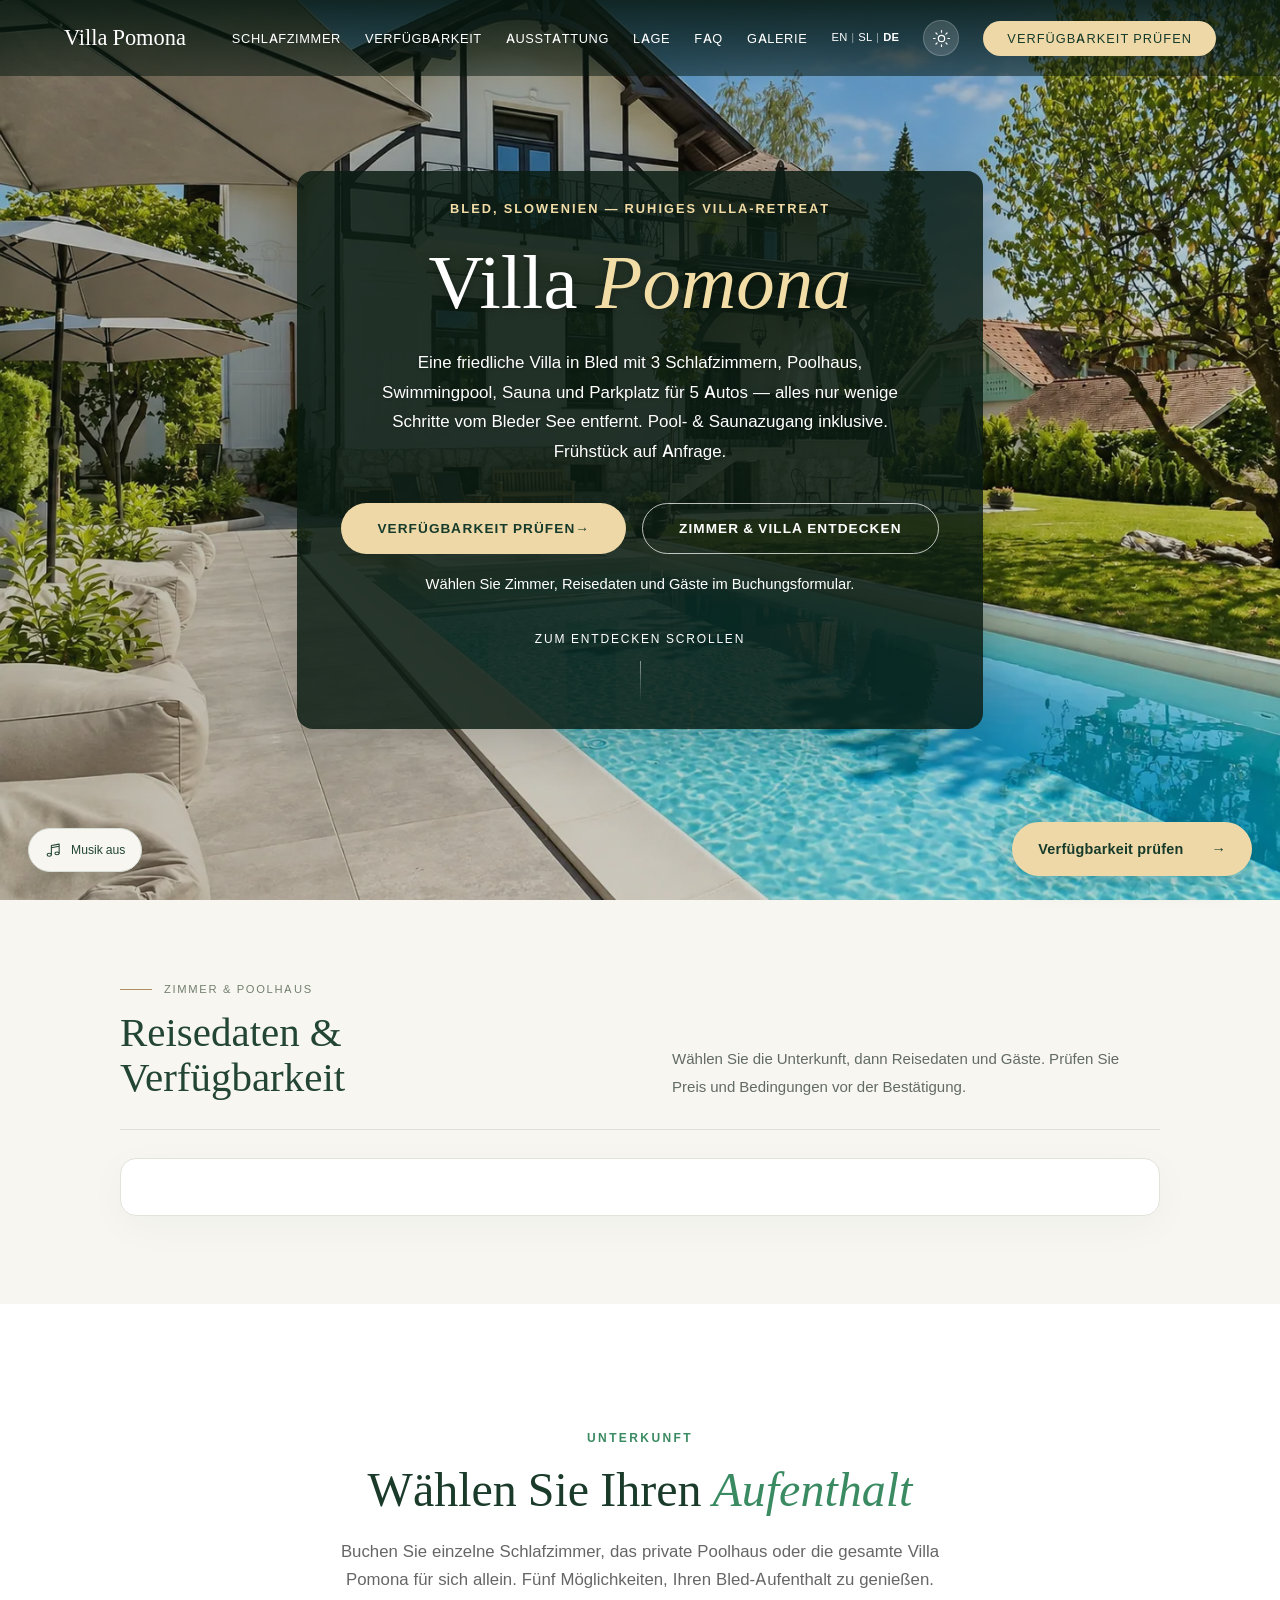
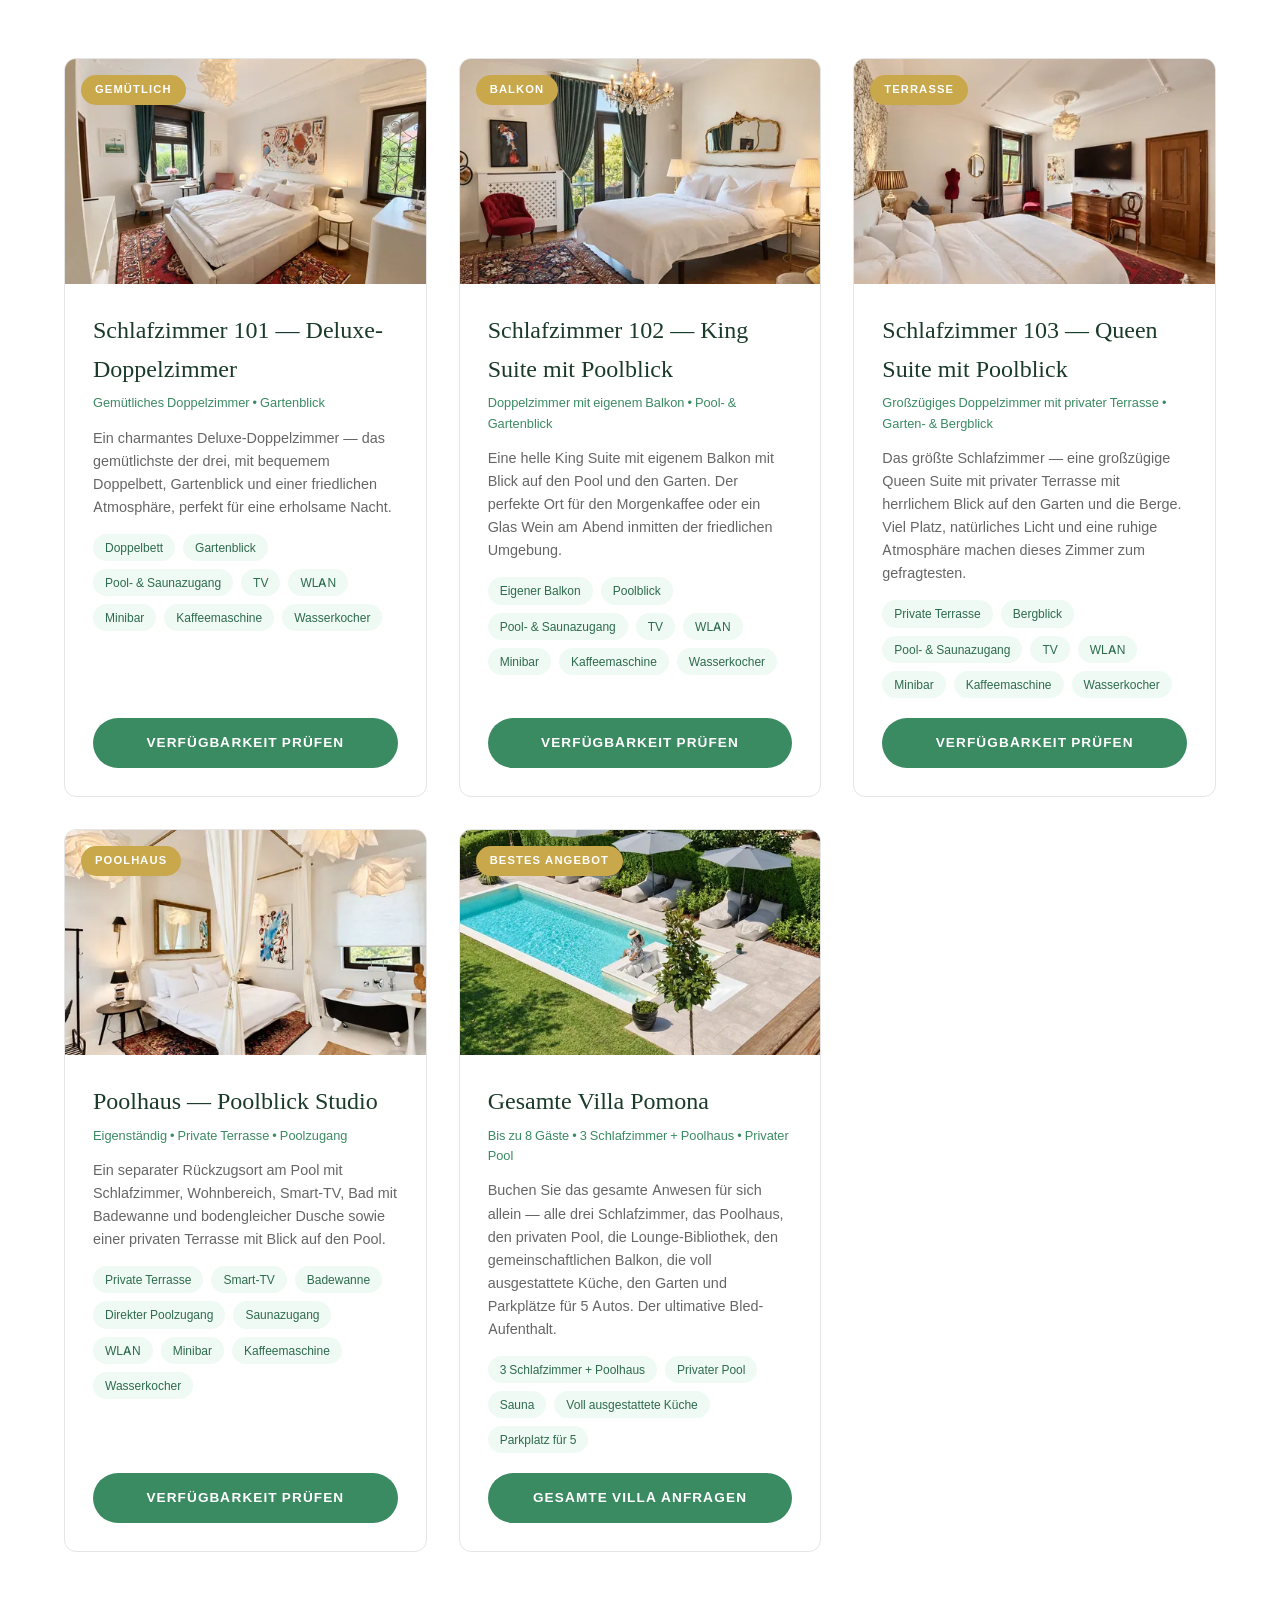
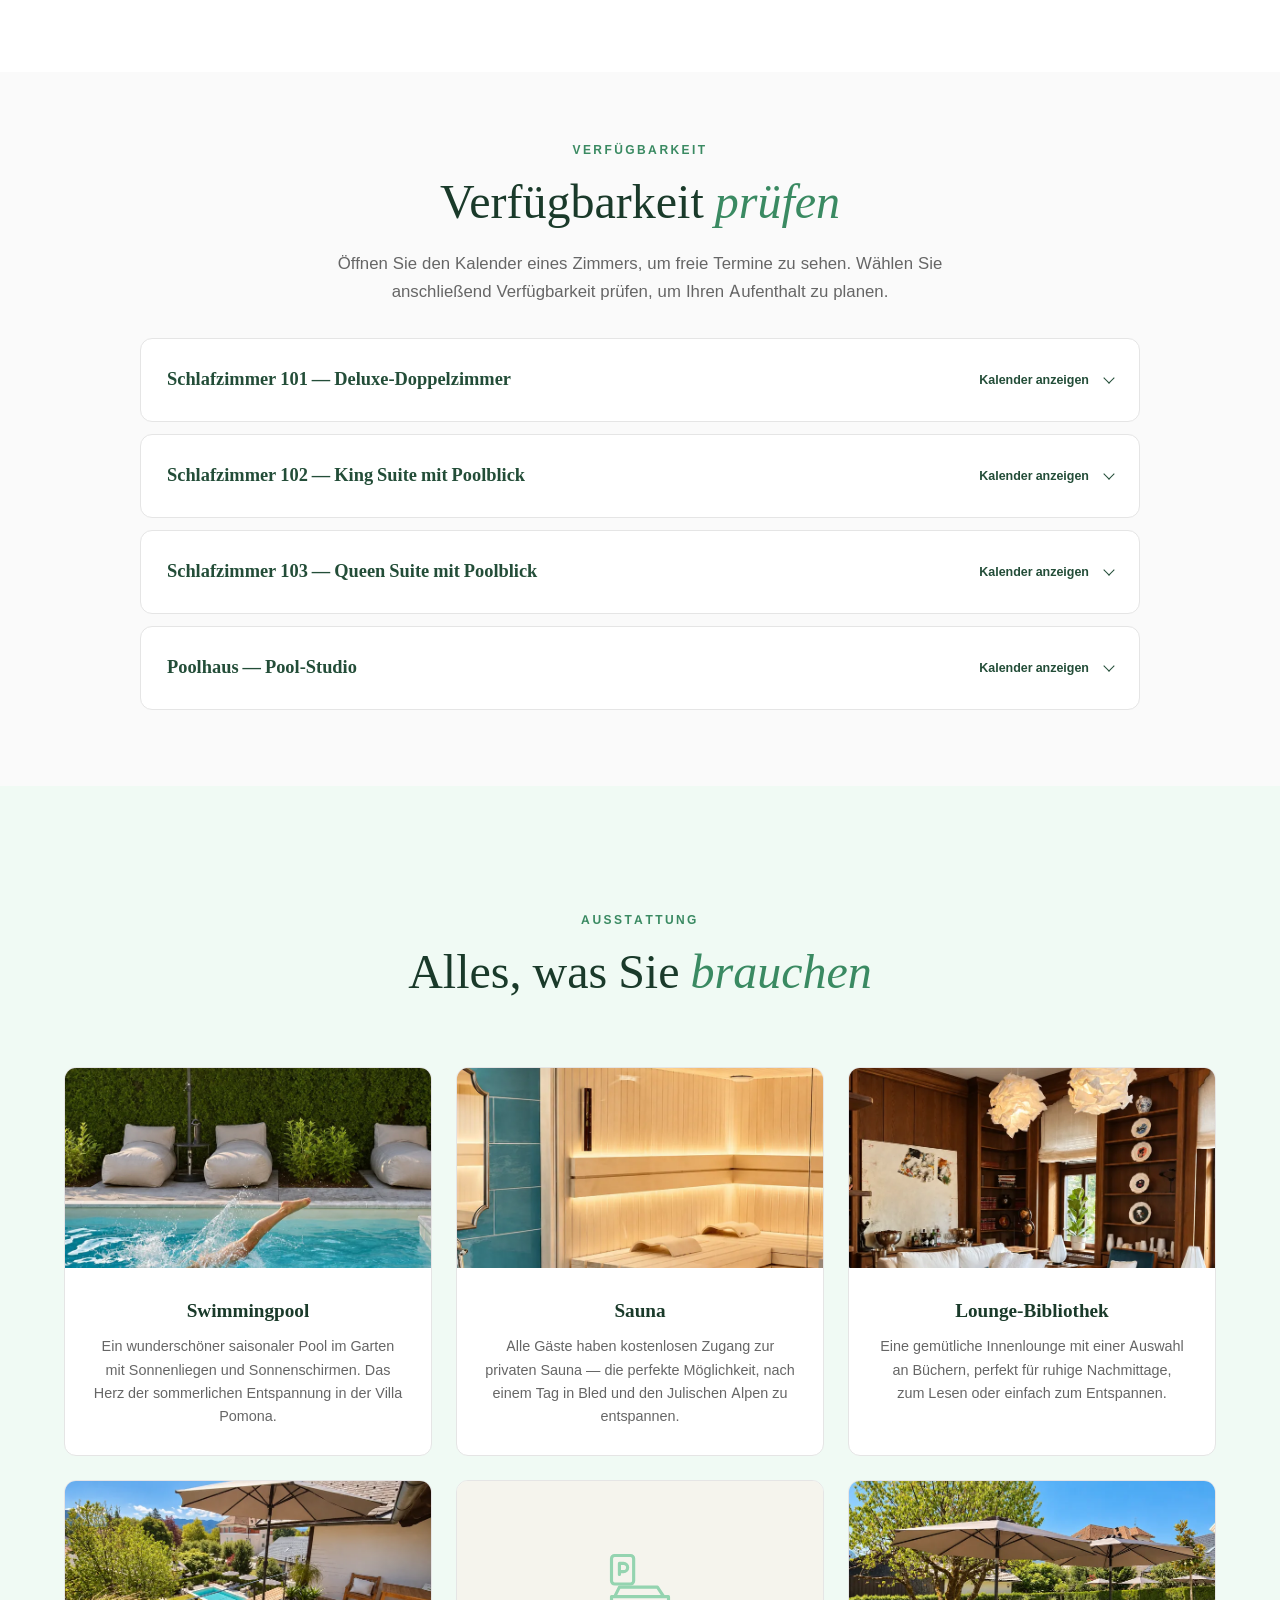
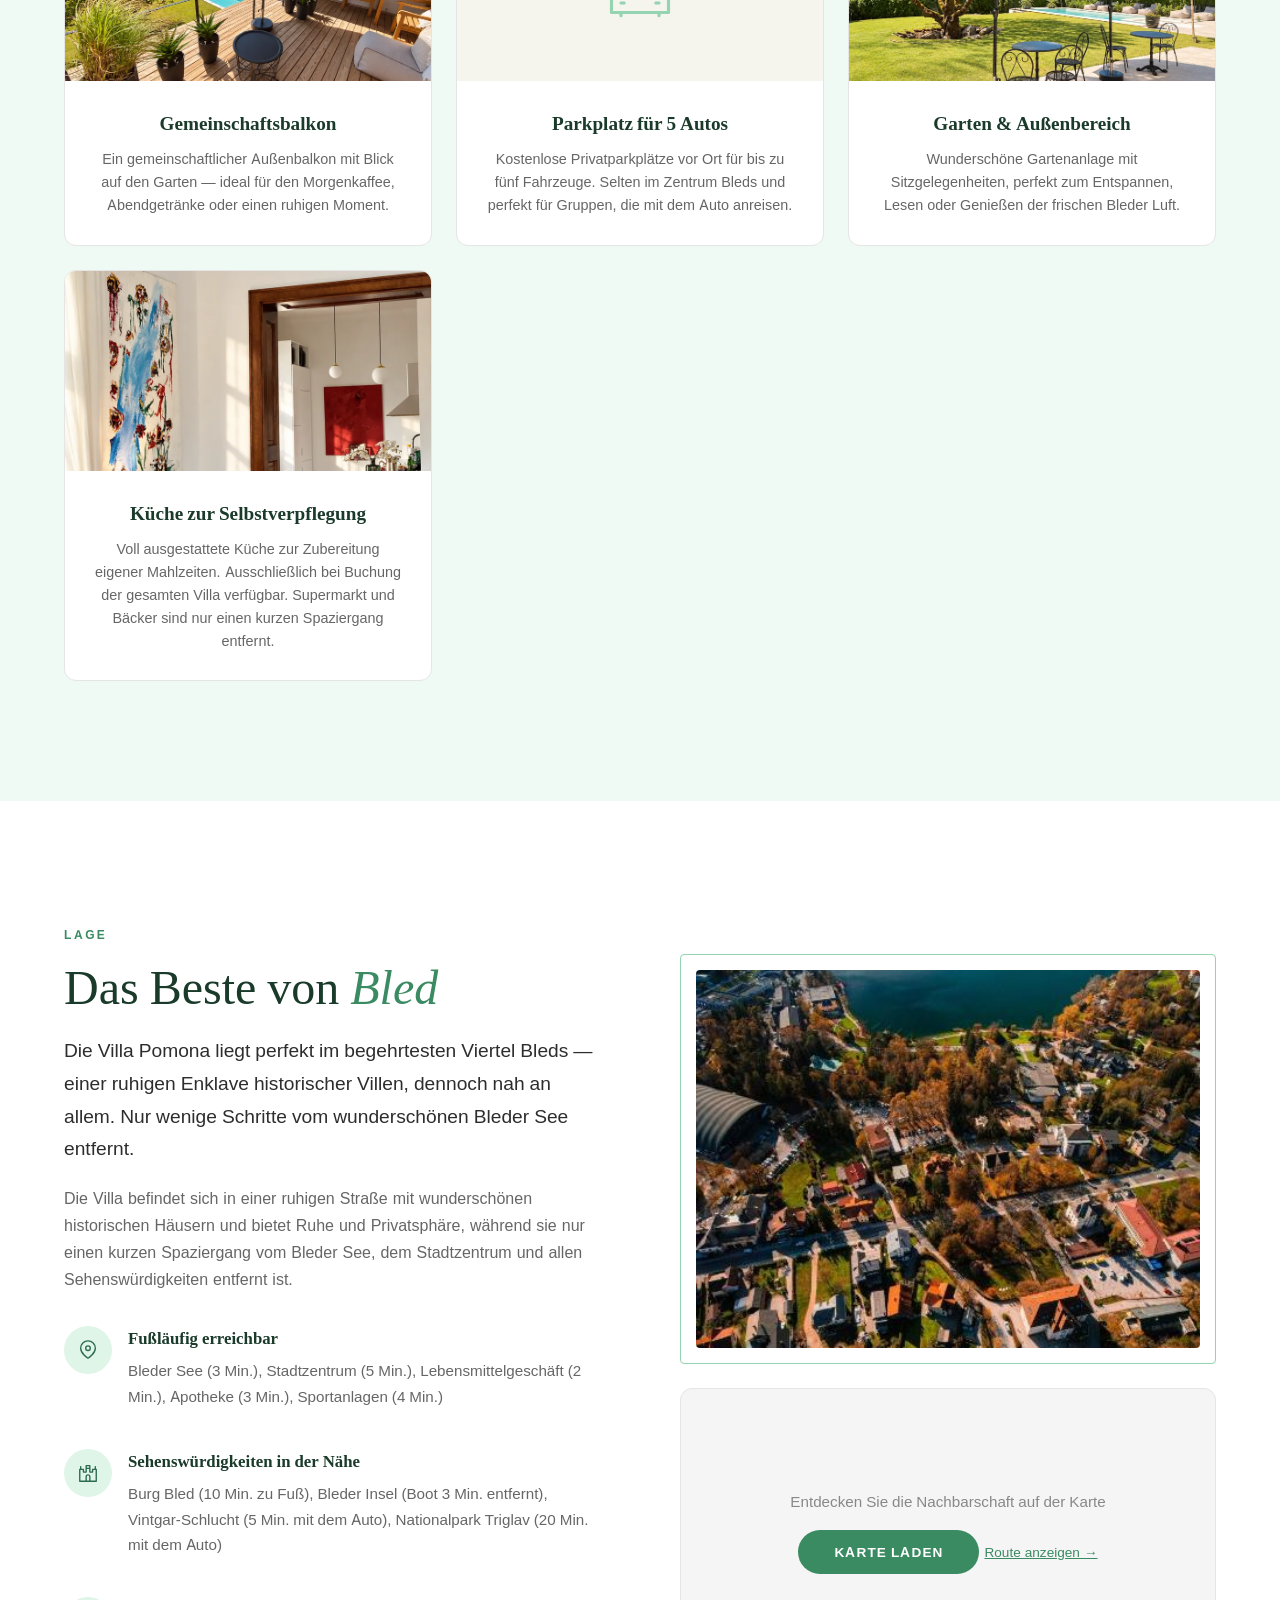
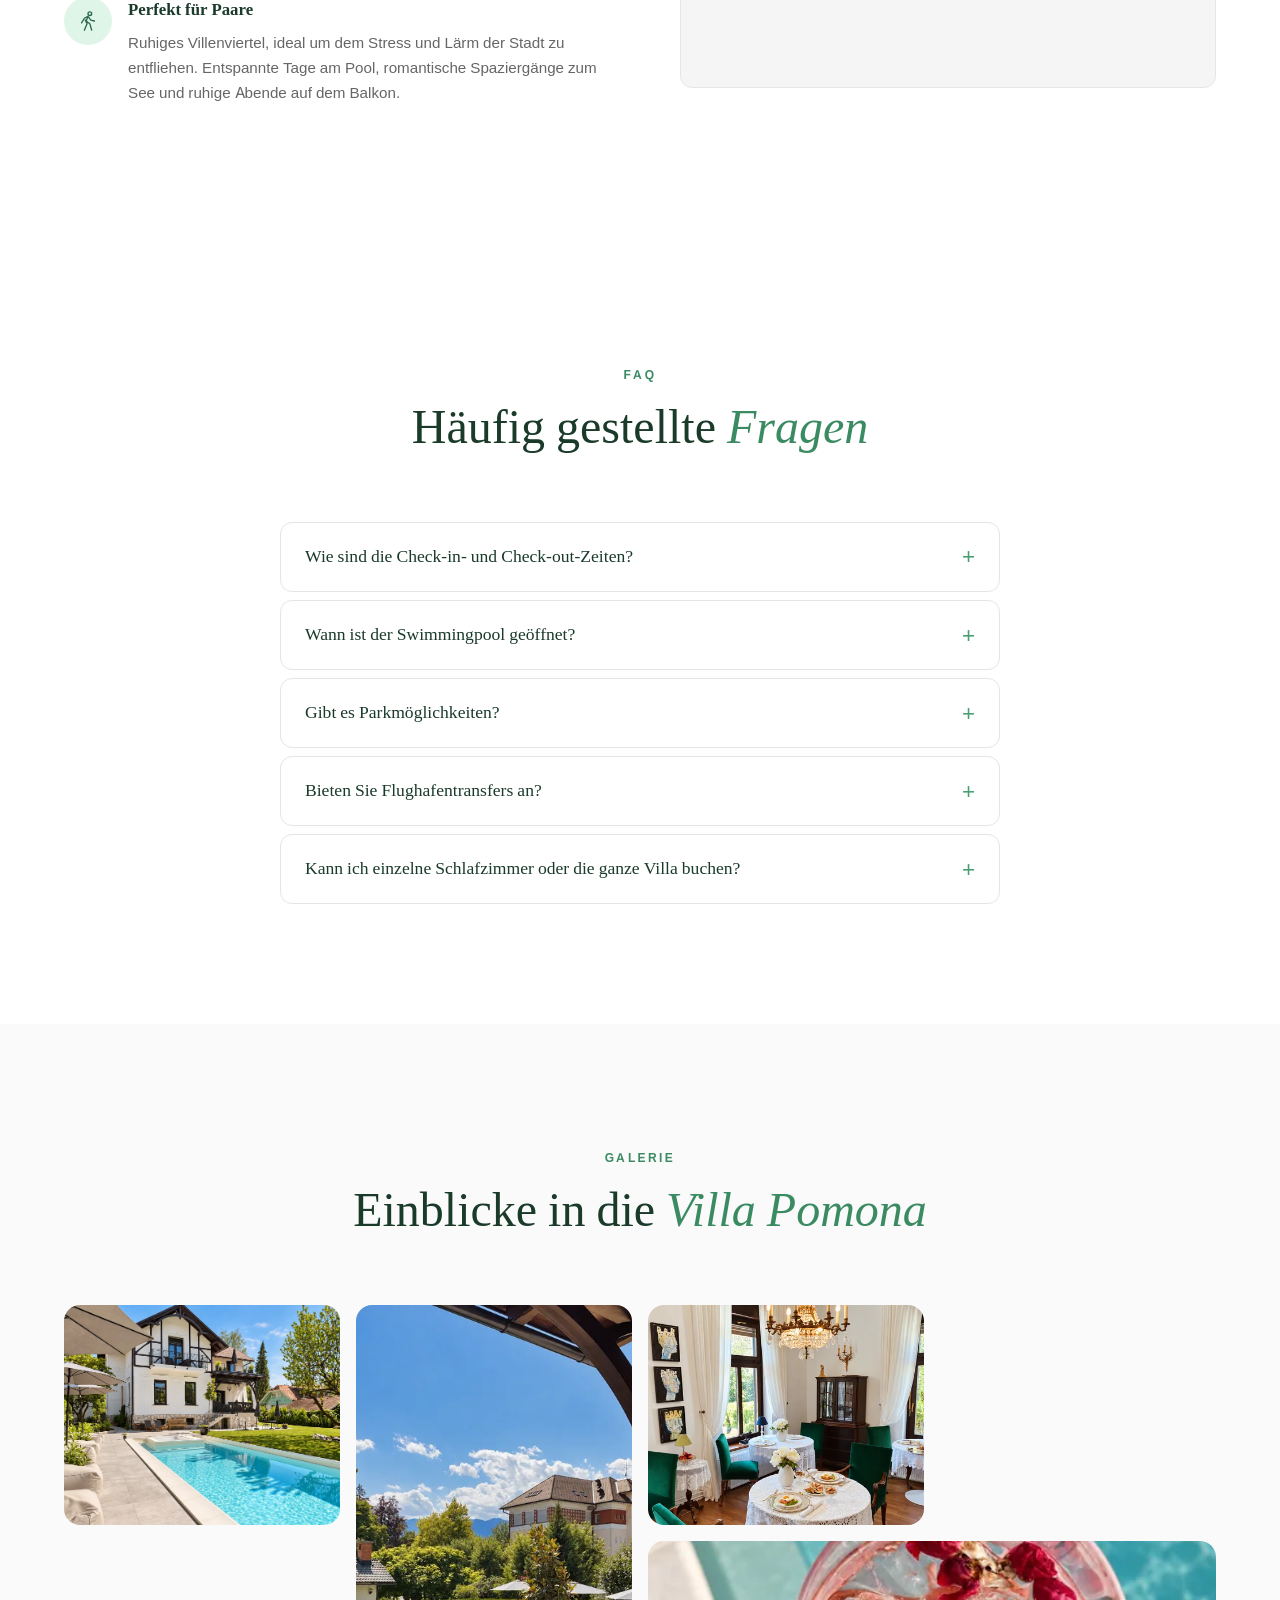
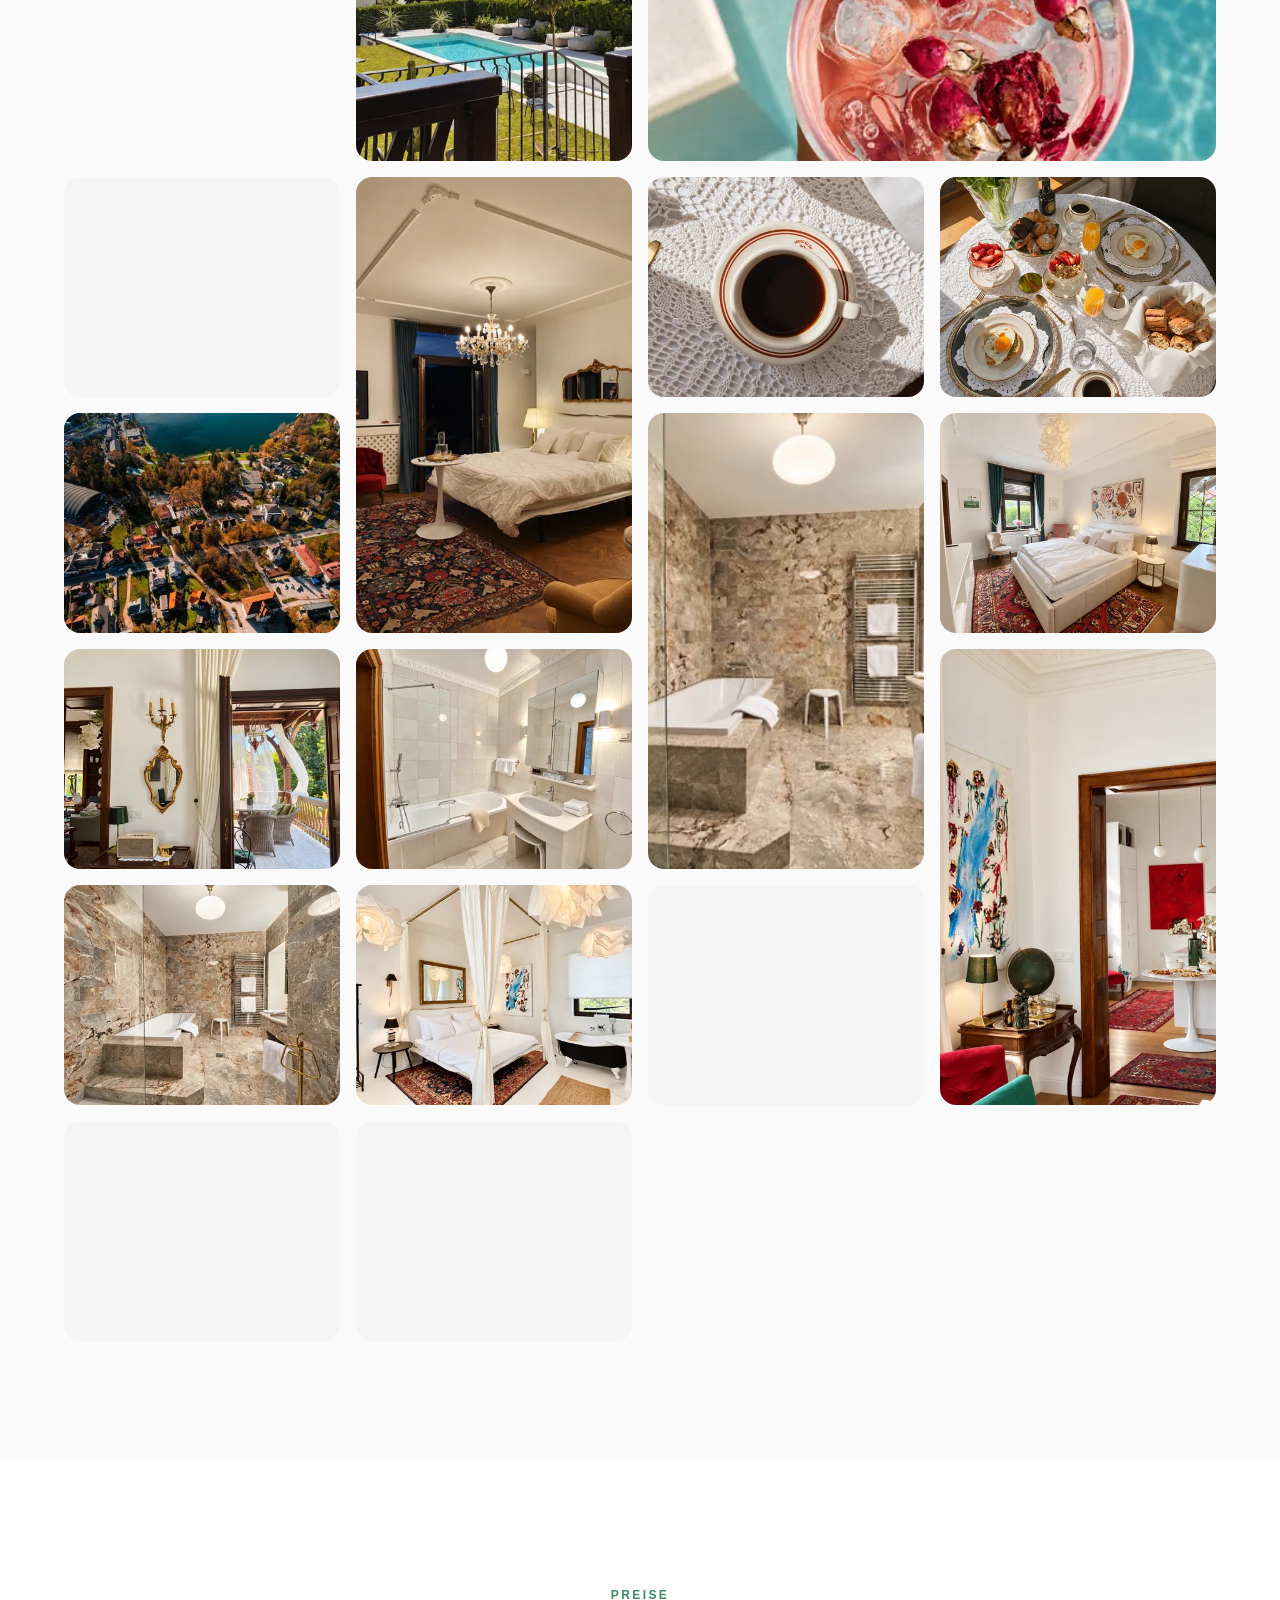
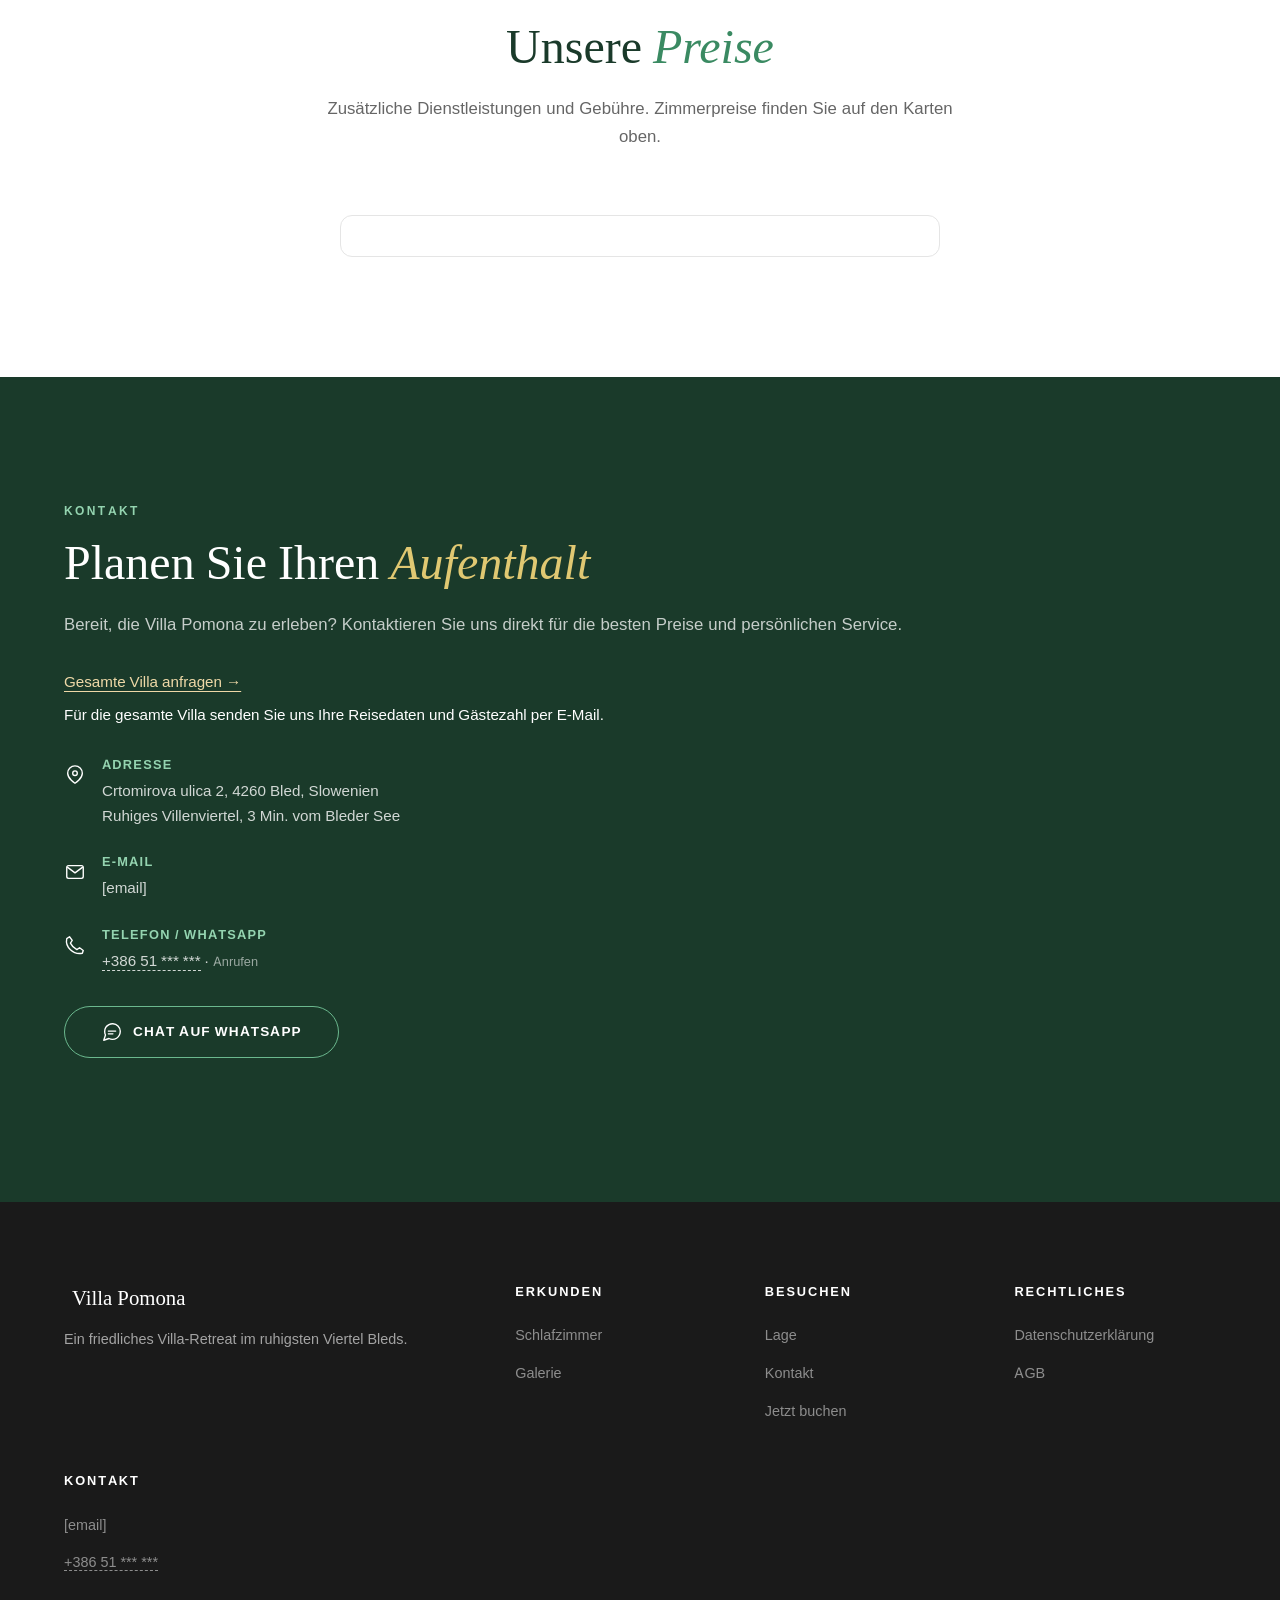
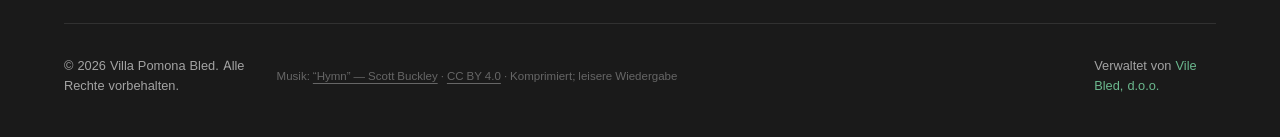
==== commit 59fab102: "Prepare opt-in lightweight piano ambience with accessible music toggle" ====
--- a/de/index.html
+++ b/de/index.html
@@ -607,6 +607,7 @@
             </div>
             <div class="footer-bottom">
                 <p>&copy; <span id="footerYear">2026</span> Villa Pomona Bled. Alle Rechte vorbehalten.</p>
+                <p class="music-credit">Musik: <a href="https://www.scottbuckley.com.au/library/hymn/" target="_blank" rel="noopener">“Hymn” — Scott Buckley</a> · <a href="https://creativecommons.org/licenses/by/4.0/" target="_blank" rel="noopener">CC BY 4.0</a> · Komprimiert; leisere Wiedergabe</p>
                 <p class="footer-sister">Verwaltet von <a href="https://www.adorabled.com">Vile Bled, d.o.o.</a></p>
             </div>
         </div>
@@ -630,5 +631,8 @@
 })();
 </script>
 <a href="#bookingHeading" class="mobile-booking-cta">Verfügbarkeit prüfen <span aria-hidden="true">&rarr;</span></a>
+<button type="button" class="music-toggle" id="musicToggle" aria-pressed="false" aria-label="Hintergrundmusik abspielen" data-on="Musik aus" data-off="Musik an" data-play="Hintergrundmusik abspielen" data-stop="Hintergrundmusik ausschalten" data-error="Musik konnte nicht abgespielt werden. Bitte erneut versuchen." data-src="../assets/audio/hymn-piano-v1.mp3"><svg viewBox="0 0 24 24" fill="none" stroke="currentColor" stroke-width="1.5" stroke-linecap="round" stroke-linejoin="round" aria-hidden="true"><path d="M9 18V5l11-2v13M9 8l11-2"/><ellipse cx="6" cy="18" rx="3" ry="2"/><ellipse cx="17" cy="16" rx="3" ry="2"/></svg><span data-music-label>Musik aus</span></button>
+<p id="musicStatus" class="music-status" role="status"></p>
+<script src="../music.js" defer></script>
 </body>
 </html>
--- a/styles.css
+++ b/styles.css
@@ -852,3 +852,22 @@
  .calendar-panel { padding:16px 12px 20px; }
  .calendar-scroll-hint { display:block; margin:0 0 12px; color:var(--text-secondary); font-size:.78rem; line-height:1.6; }
 }
+.availability.section { padding:64px 0; }
+.availability .section-header { margin-bottom:32px; }
+@media(max-width:768px) { .availability.section { padding:40px 0; } }
+.music-toggle { position:fixed; left:28px; bottom:28px; z-index:991; display:inline-flex; align-items:center; gap:9px; min-height:44px; padding:10px 16px; border:1px solid #d8ddd5; border-radius:24px; background:#f7f6f1; color:#234533; box-shadow:0 4px 20px #173b2a14; cursor:pointer; font-family:var(--font-sans); font-size:.76rem; font-weight:500; line-height:1.4; }
+.music-toggle svg { width:17px; height:17px; flex-shrink:0; }
+.music-toggle:hover { background:#eeeee5; border-color:#a2b09e; }
+.music-toggle[aria-pressed="true"] { color:#f7f6f1; background:#234533; border-color:#234533; }
+.music-toggle:focus-visible { outline:3px solid #b7975e; outline-offset:3px; }
+.music-credit { flex-basis:100%; font-size:.72rem; line-height:1.8; color:var(--text-secondary); }
+.music-credit a { color:inherit; text-decoration:underline; text-underline-offset:3px; }
+.music-status { position:fixed; left:28px; bottom:80px; z-index:992; max-width:240px; padding:0; font-size:.78rem; color:var(--text-primary); background:var(--bg-card); }
+.music-status:not(:empty) { padding:10px 14px; border:1px solid var(--border-color); border-radius:8px; }
+[data-theme="dark"] .music-toggle { background:#1d3024; color:#e7eee4; border-color:#60715e; }
+[data-theme="dark"] .music-toggle[aria-pressed="true"] { background:#e7e9dc; color:#203d2b; }
+body:has(.lightbox.active) .music-toggle, body:has(.lightbox.active) .music-status { display:none; }
+@media(max-width:768px) {
+ .music-toggle { left:16px; bottom:calc(80px + env(safe-area-inset-bottom)); min-height:44px; padding:9px 13px; font-size:.73rem; }
+ .music-status { left:16px; bottom:calc(132px + env(safe-area-inset-bottom)); }
+}
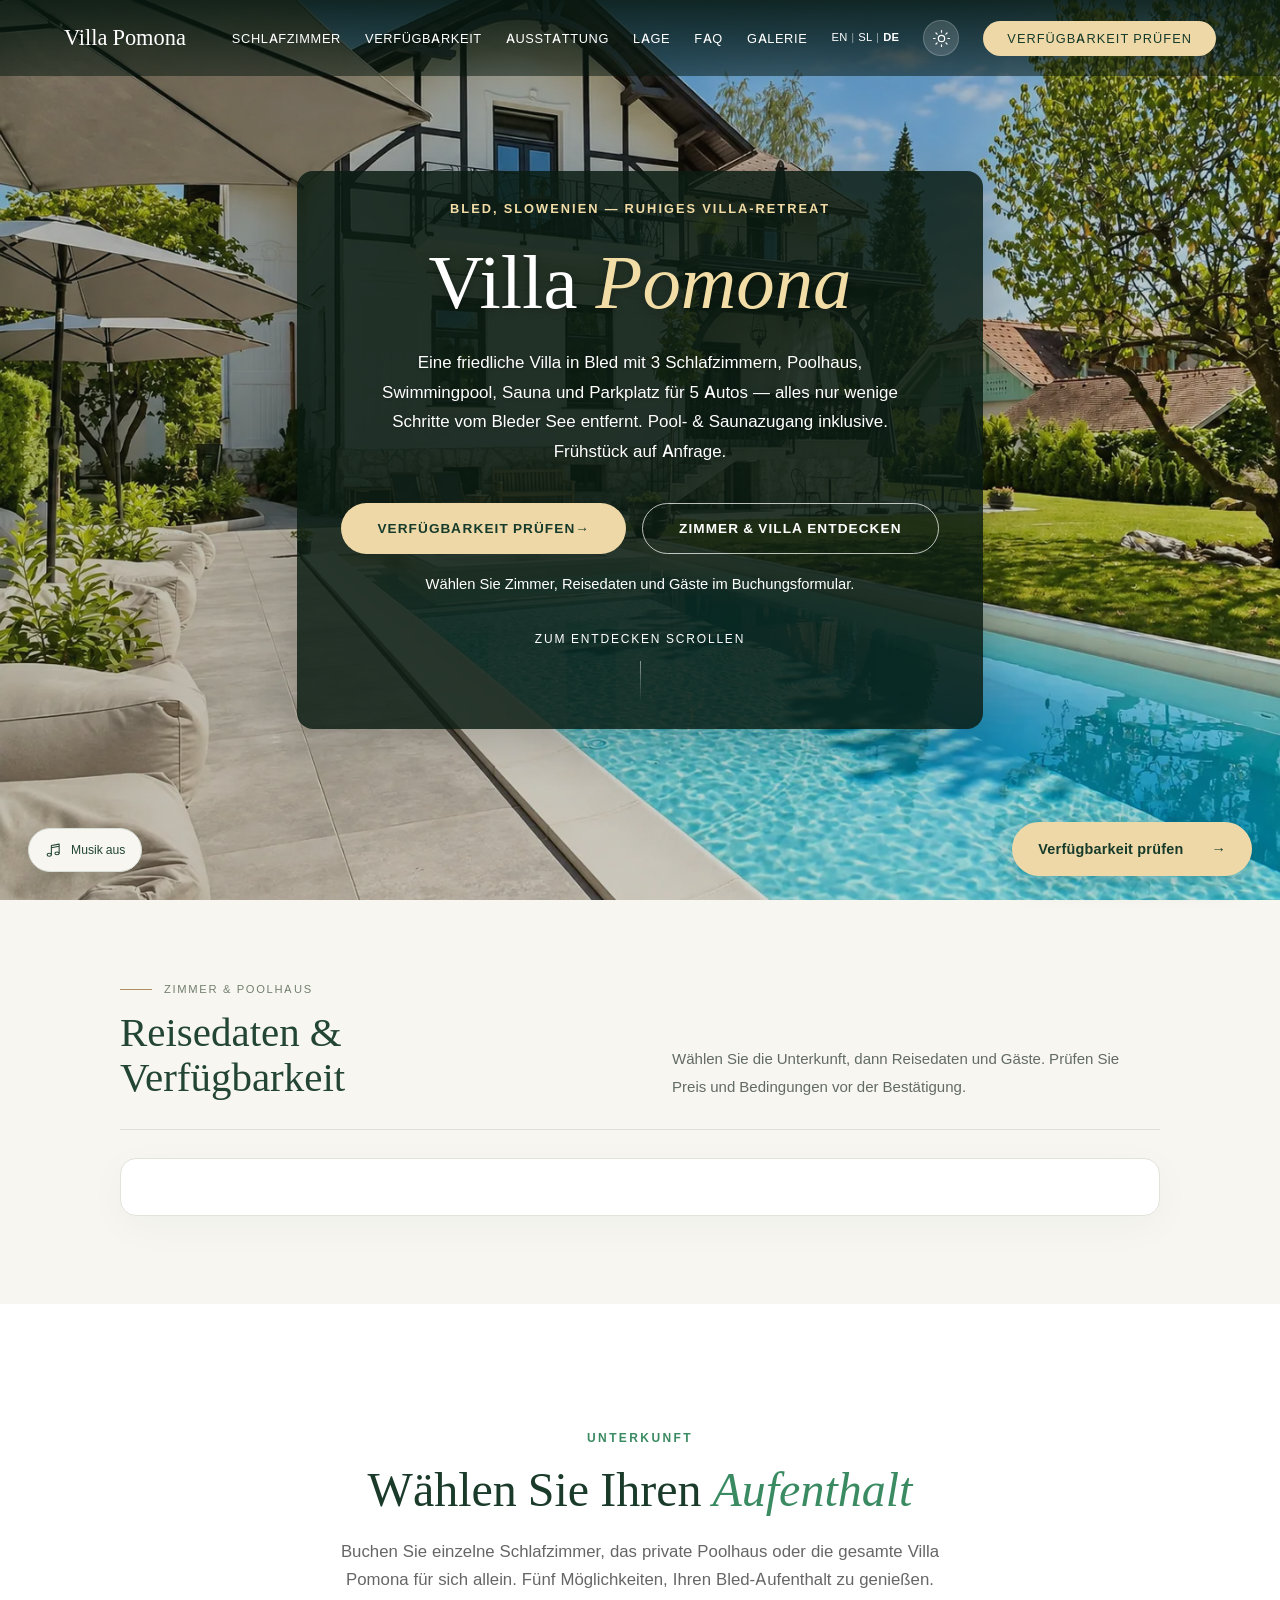
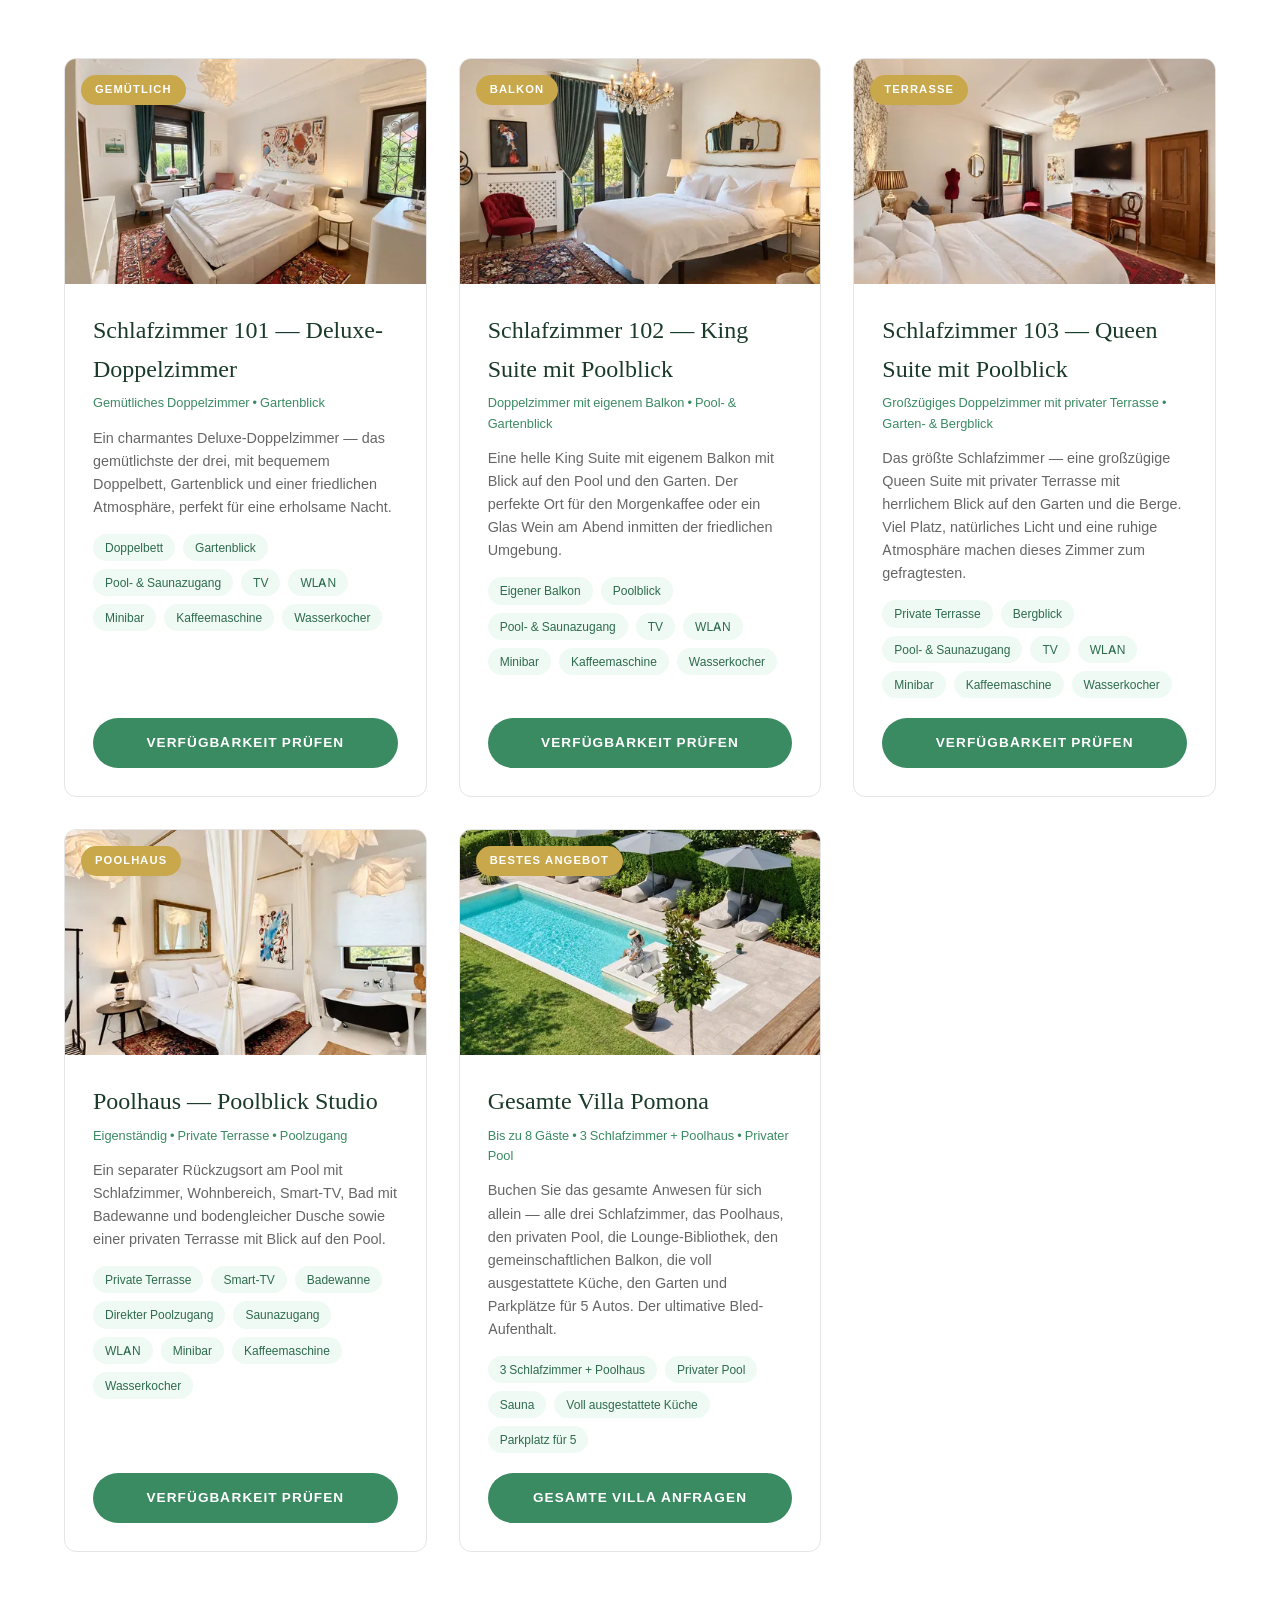
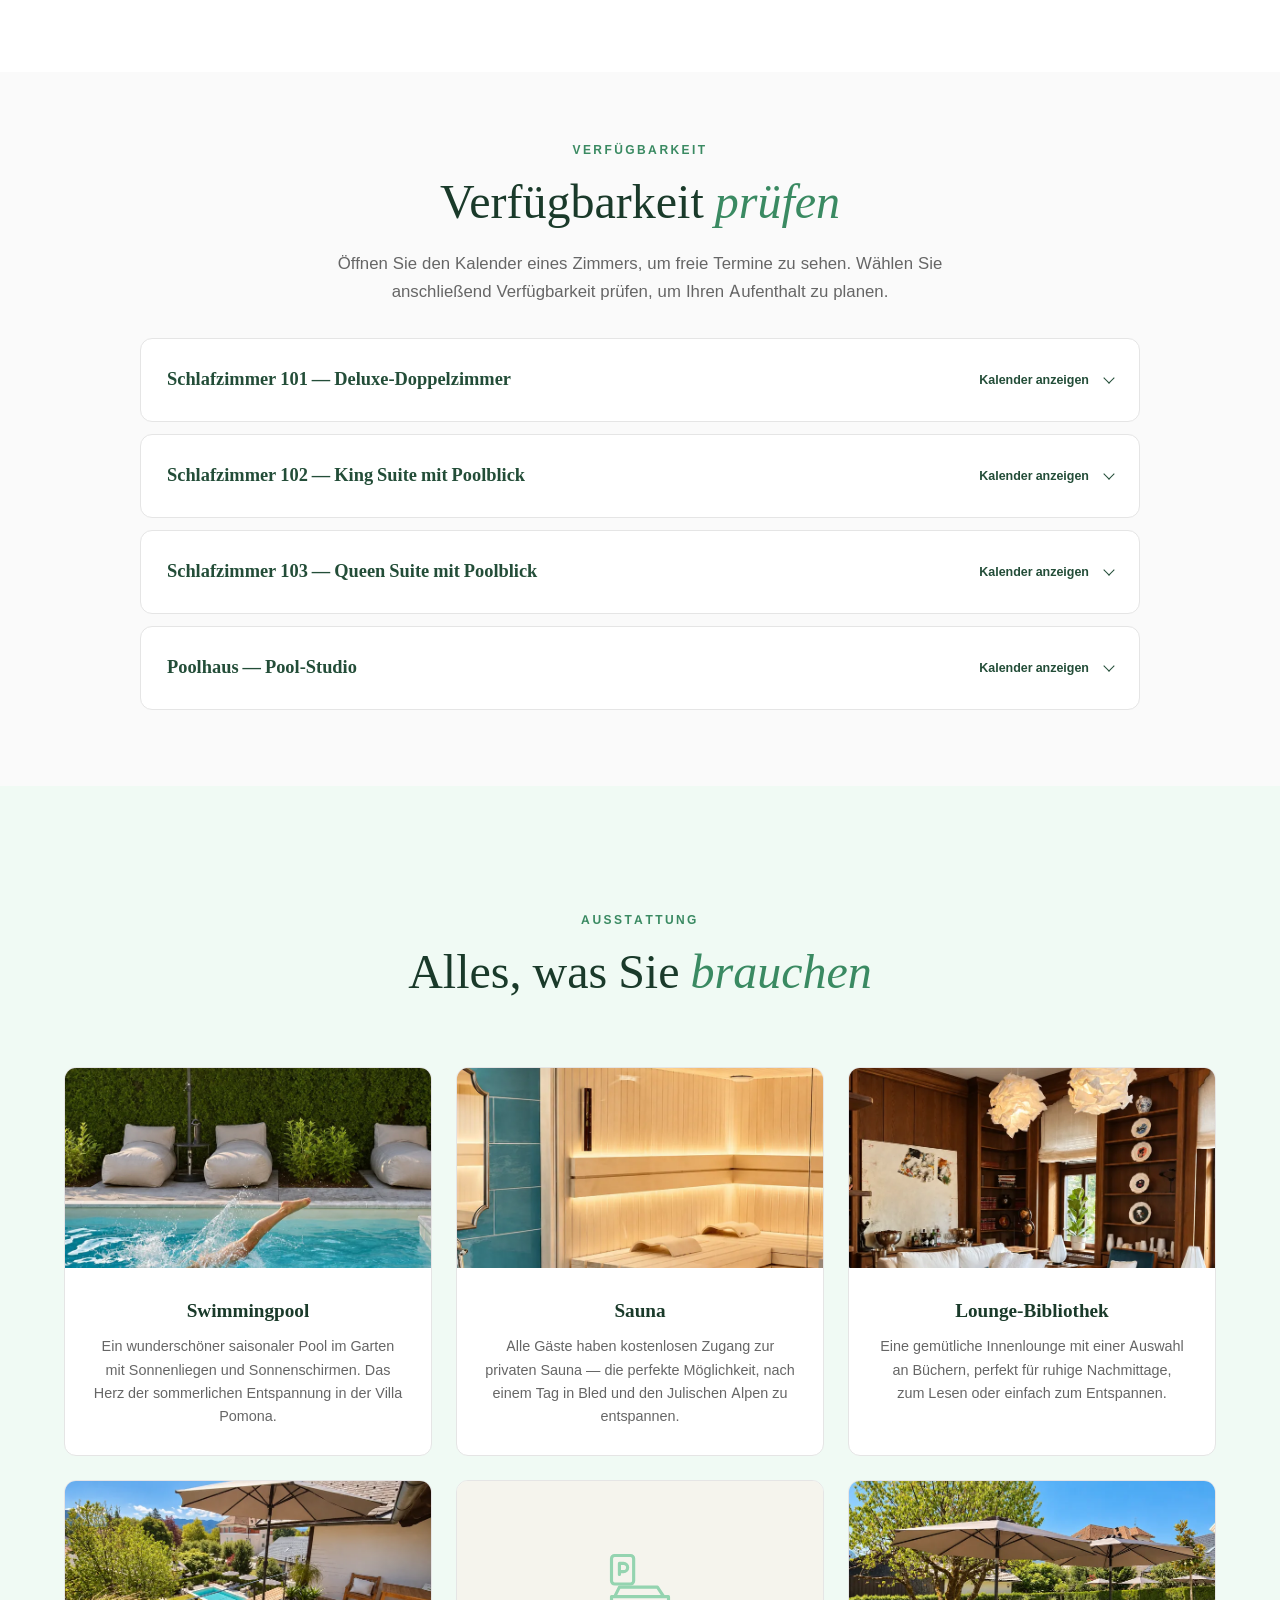
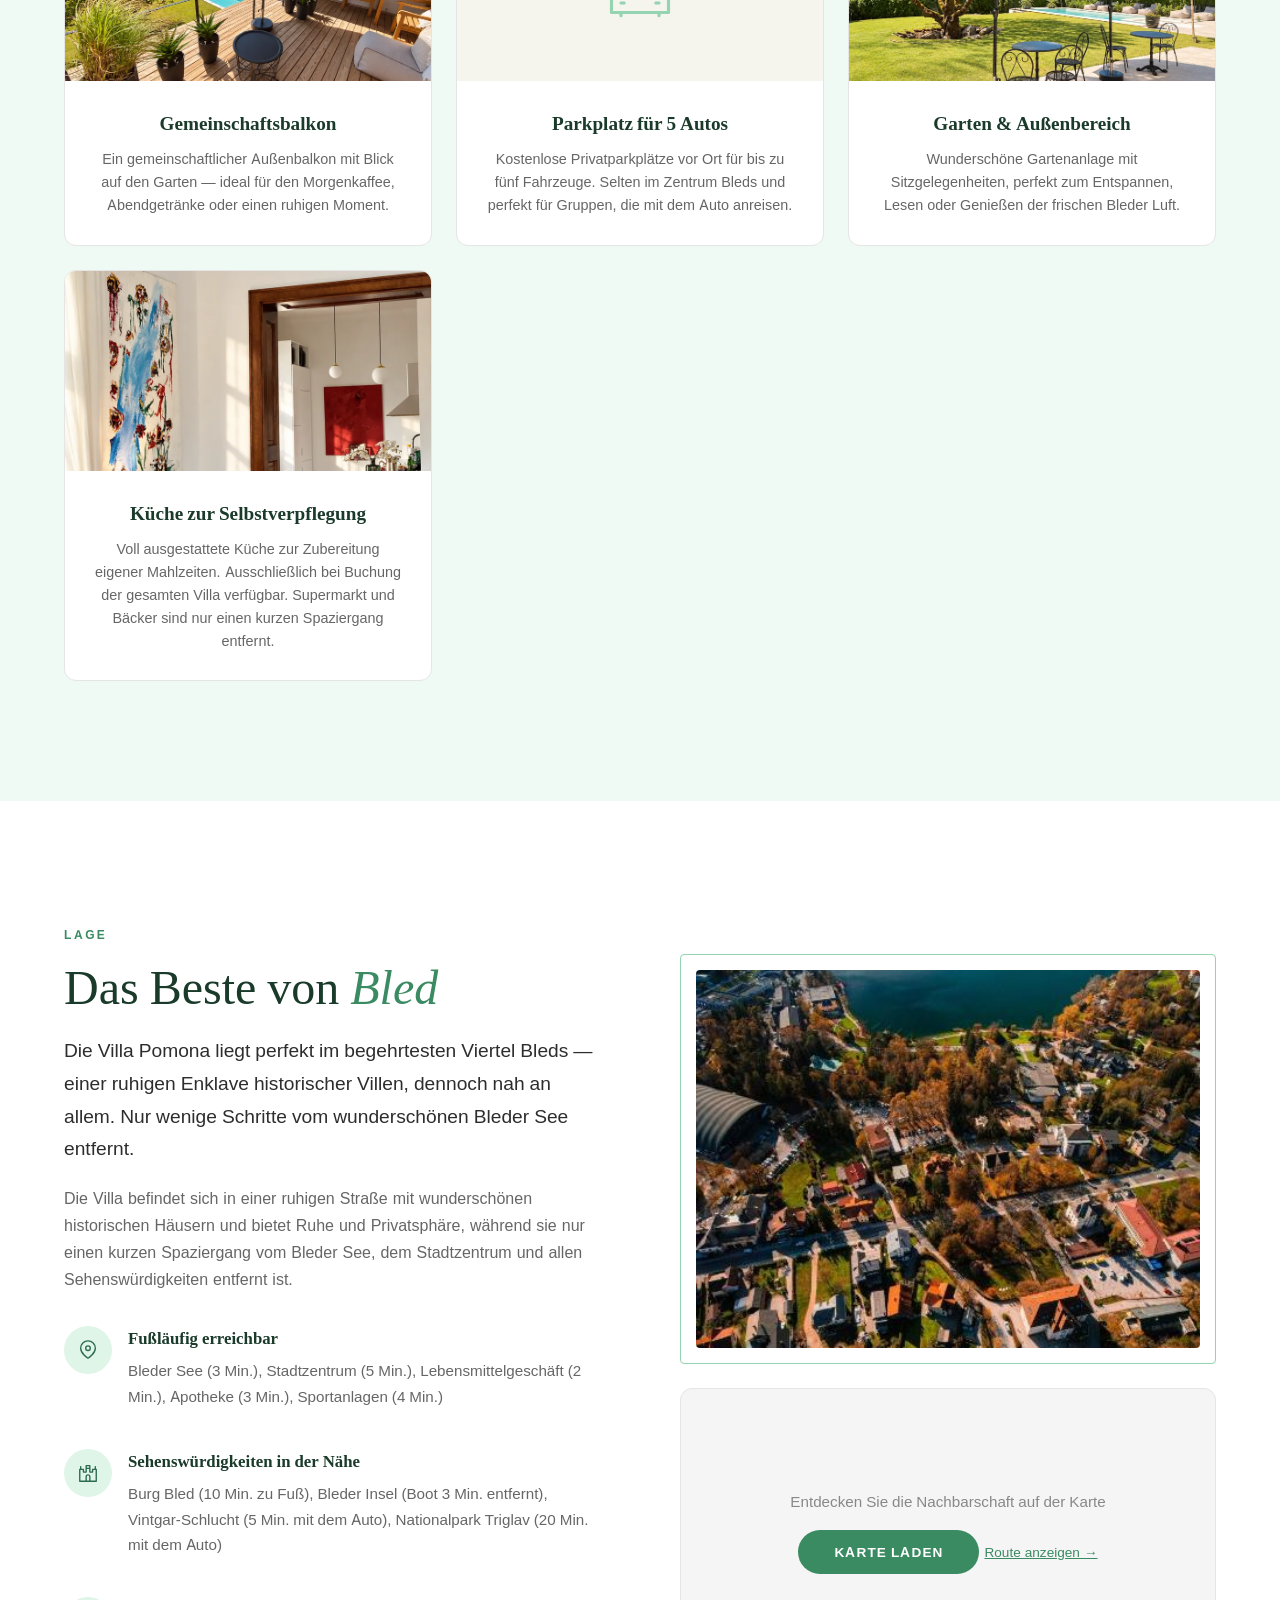
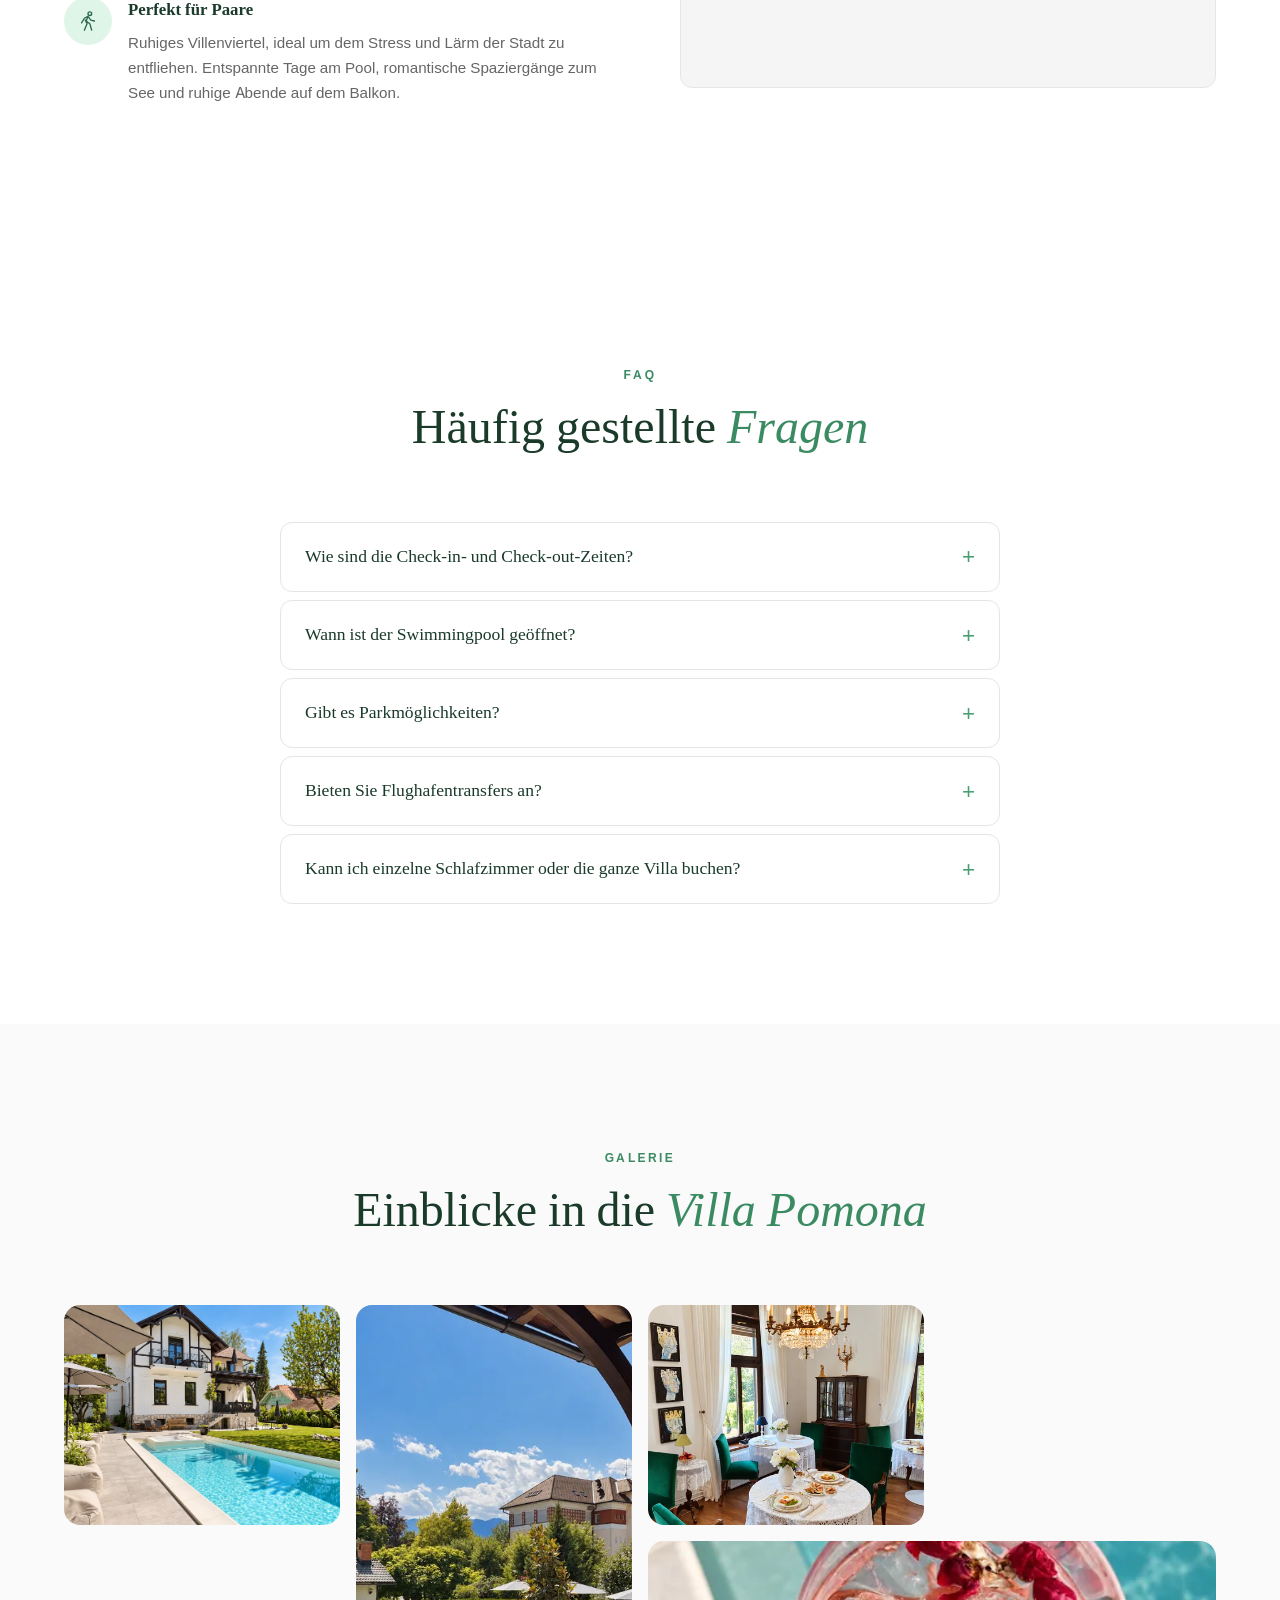
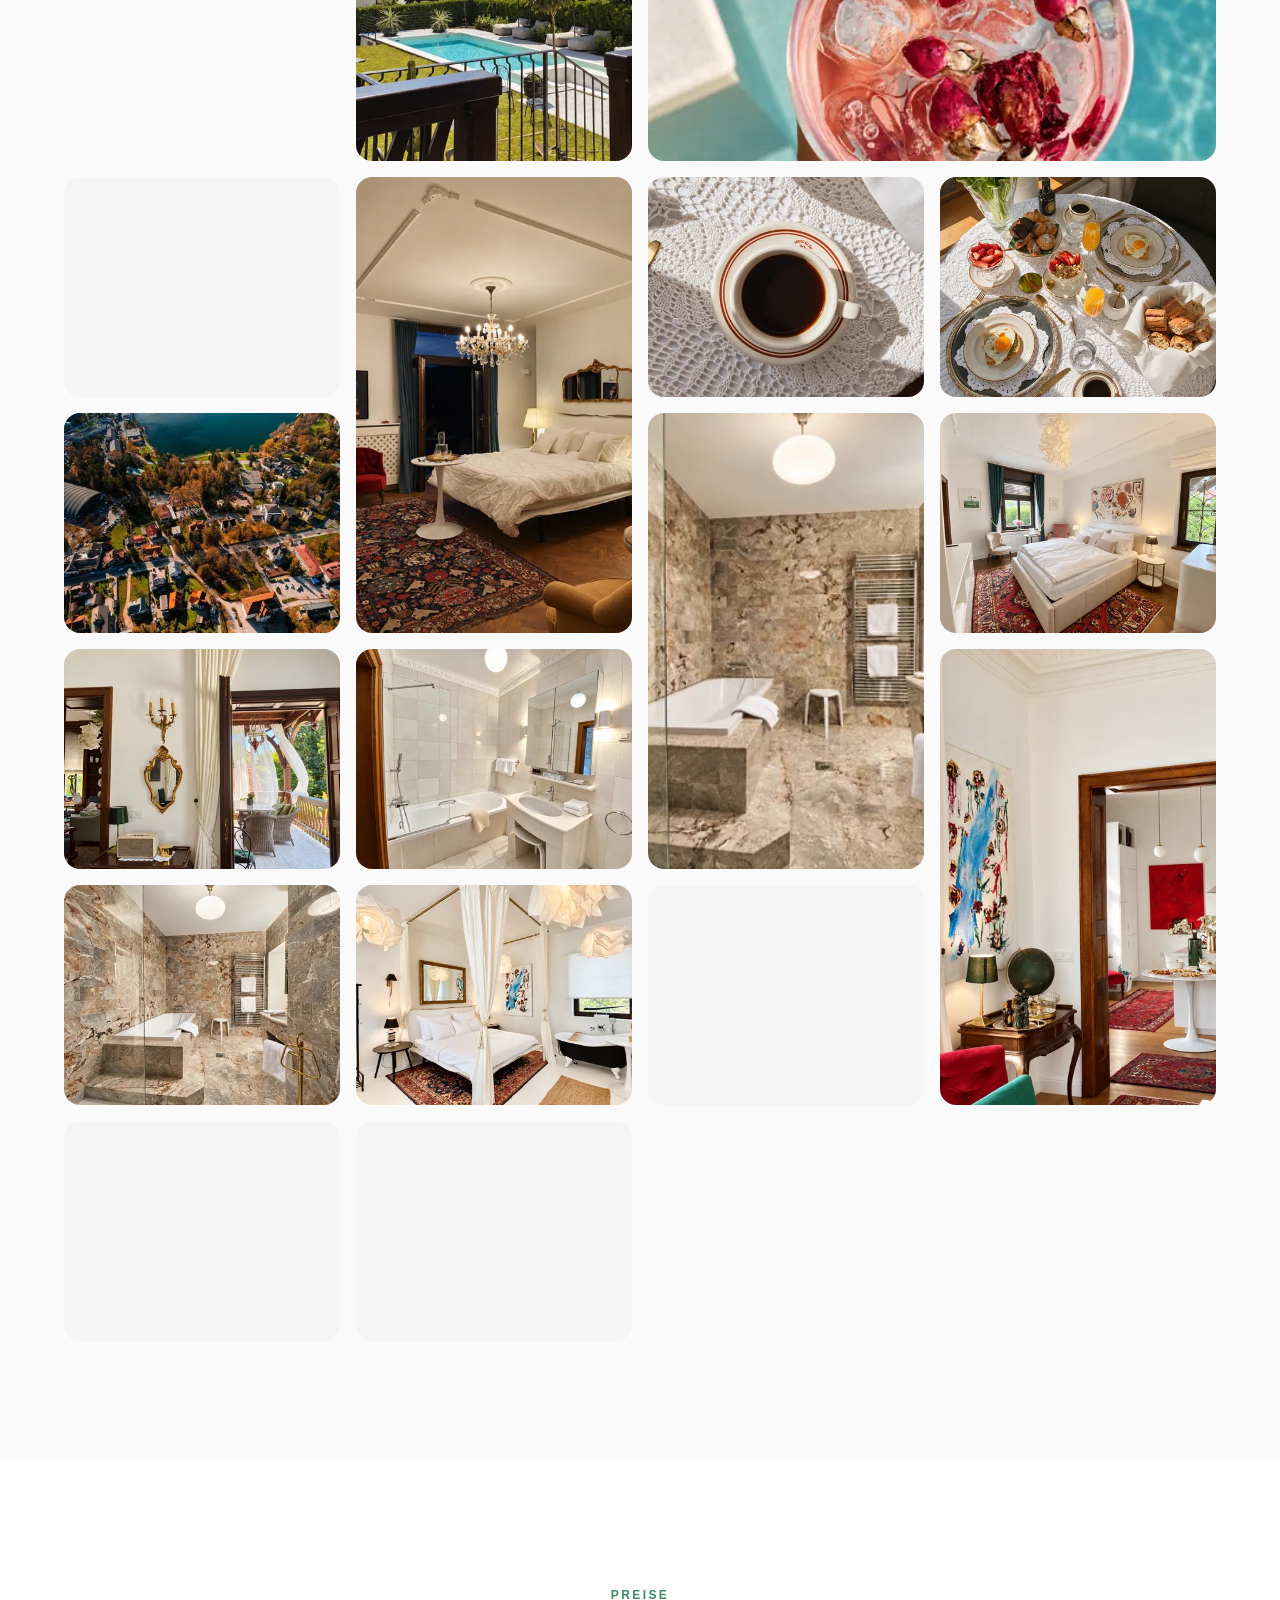
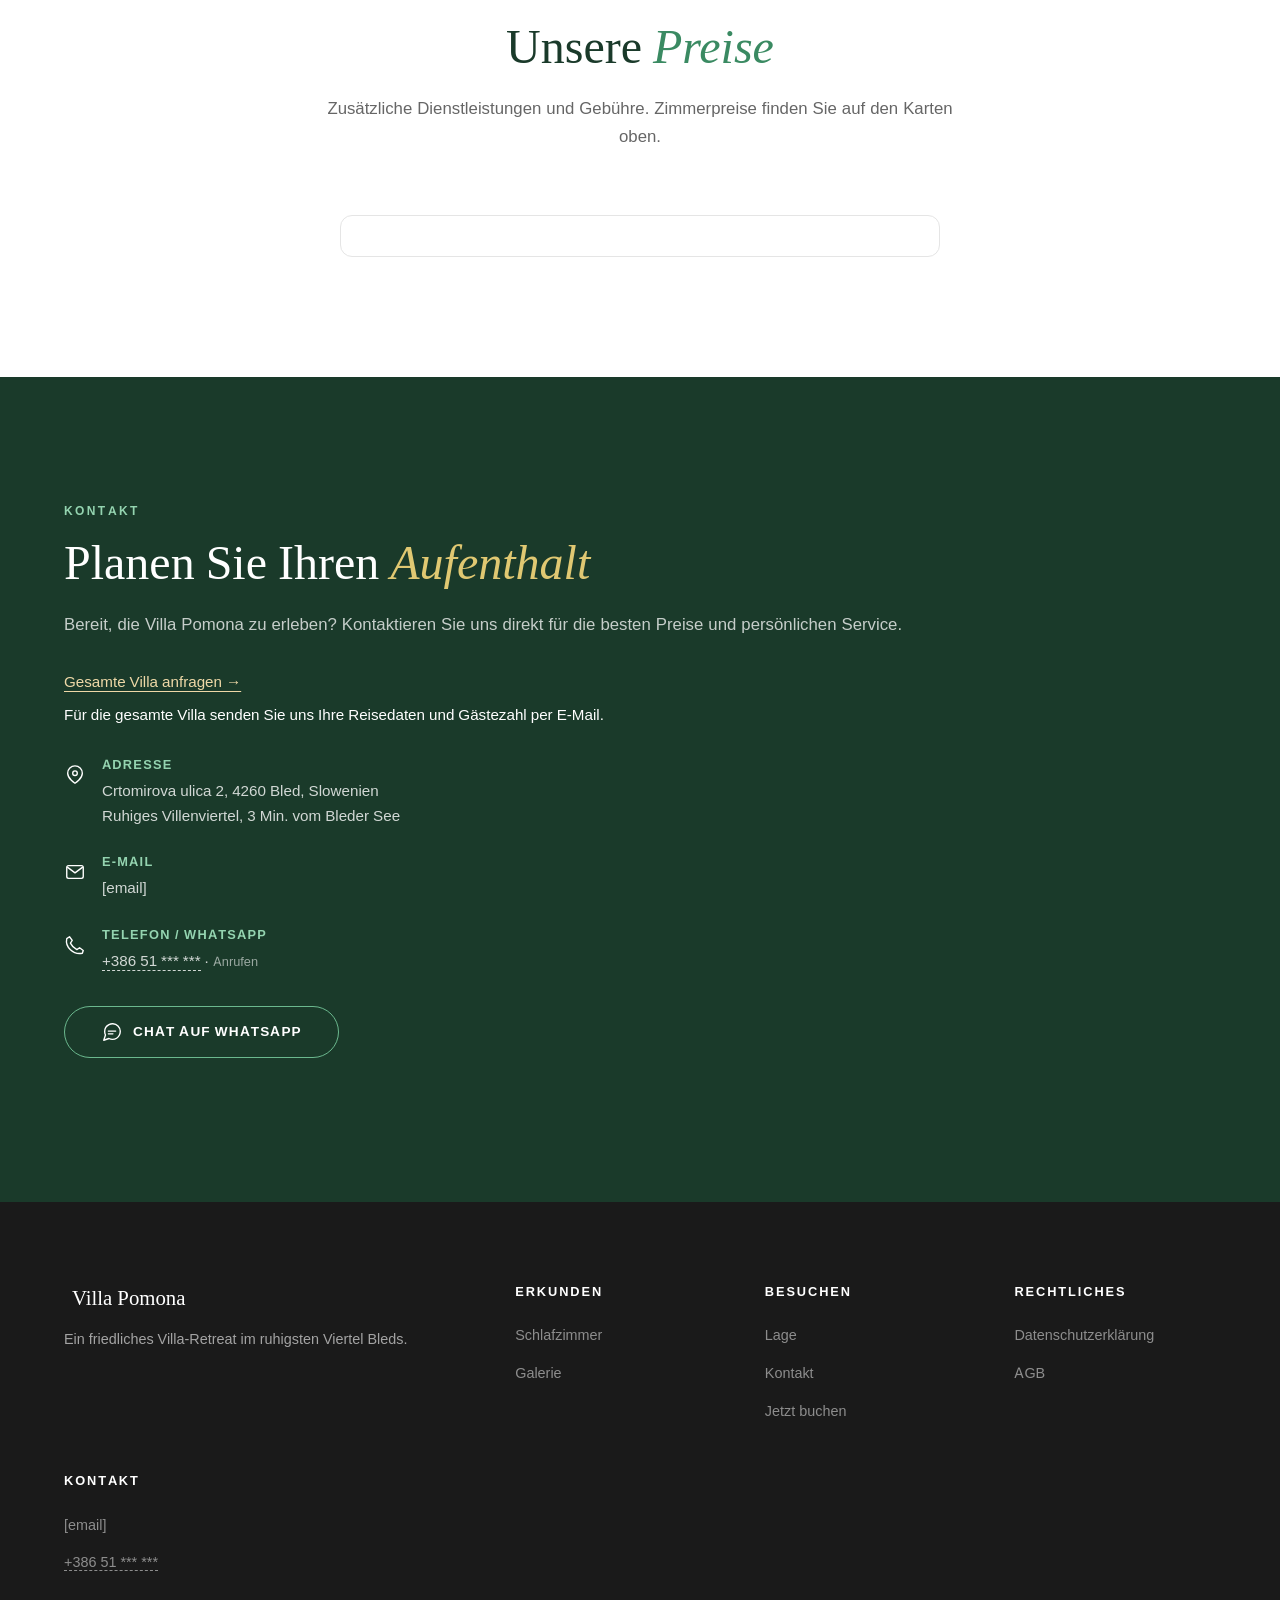
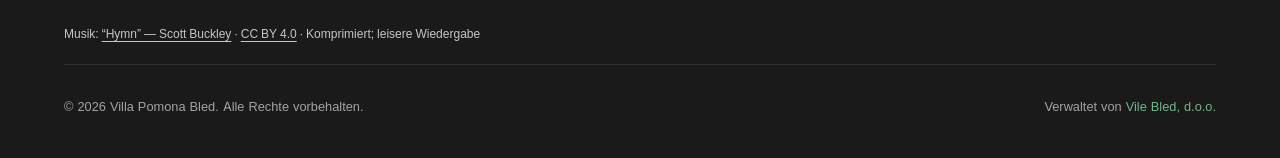
==== commit 66135e85: "Keep the music credit readable above the existing footer links" ====
--- a/de/index.html
+++ b/de/index.html
@@ -605,9 +605,9 @@
                 <div class="footer-links"><h3>Rechtliches</h3><ul><li><a href="../privacy.html">Datenschutzerklärung</a></li><li><a href="../terms.html">AGB</a></li></ul></div>
                 <div class="footer-links"><h3>Kontakt</h3><ul><li><a href="#" class="mailto mailto-self" data-email-user="info" data-email-host="villa-pomona-bled.com">[email]</a></li><li><a href="tel:+38651603858" class="phone-protected" data-phone="+386 51 603 858">+386 51 *** ***</a></li></ul></div>
             </div>
+            <p class="music-credit">Musik: <a href="https://www.scottbuckley.com.au/library/hymn/" target="_blank" rel="noopener">“Hymn” — Scott Buckley</a> · <a href="https://creativecommons.org/licenses/by/4.0/" target="_blank" rel="noopener">CC BY 4.0</a> · Komprimiert; leisere Wiedergabe</p>
             <div class="footer-bottom">
                 <p>&copy; <span id="footerYear">2026</span> Villa Pomona Bled. Alle Rechte vorbehalten.</p>
-                <p class="music-credit">Musik: <a href="https://www.scottbuckley.com.au/library/hymn/" target="_blank" rel="noopener">“Hymn” — Scott Buckley</a> · <a href="https://creativecommons.org/licenses/by/4.0/" target="_blank" rel="noopener">CC BY 4.0</a> · Komprimiert; leisere Wiedergabe</p>
                 <p class="footer-sister">Verwaltet von <a href="https://www.adorabled.com">Vile Bled, d.o.o.</a></p>
             </div>
         </div>
--- a/styles.css
+++ b/styles.css
@@ -860,7 +860,7 @@
 .music-toggle:hover { background:#eeeee5; border-color:#a2b09e; }
 .music-toggle[aria-pressed="true"] { color:#f7f6f1; background:#234533; border-color:#234533; }
 .music-toggle:focus-visible { outline:3px solid #b7975e; outline-offset:3px; }
-.music-credit { flex-basis:100%; font-size:.72rem; line-height:1.8; color:var(--text-secondary); }
+.music-credit { margin:0 0 20px; font-size:.75rem; line-height:1.8; color:rgba(255,255,255,.75); }
 .music-credit a { color:inherit; text-decoration:underline; text-underline-offset:3px; }
 .music-status { position:fixed; left:28px; bottom:80px; z-index:992; max-width:240px; padding:0; font-size:.78rem; color:var(--text-primary); background:var(--bg-card); }
 .music-status:not(:empty) { padding:10px 14px; border:1px solid var(--border-color); border-radius:8px; }
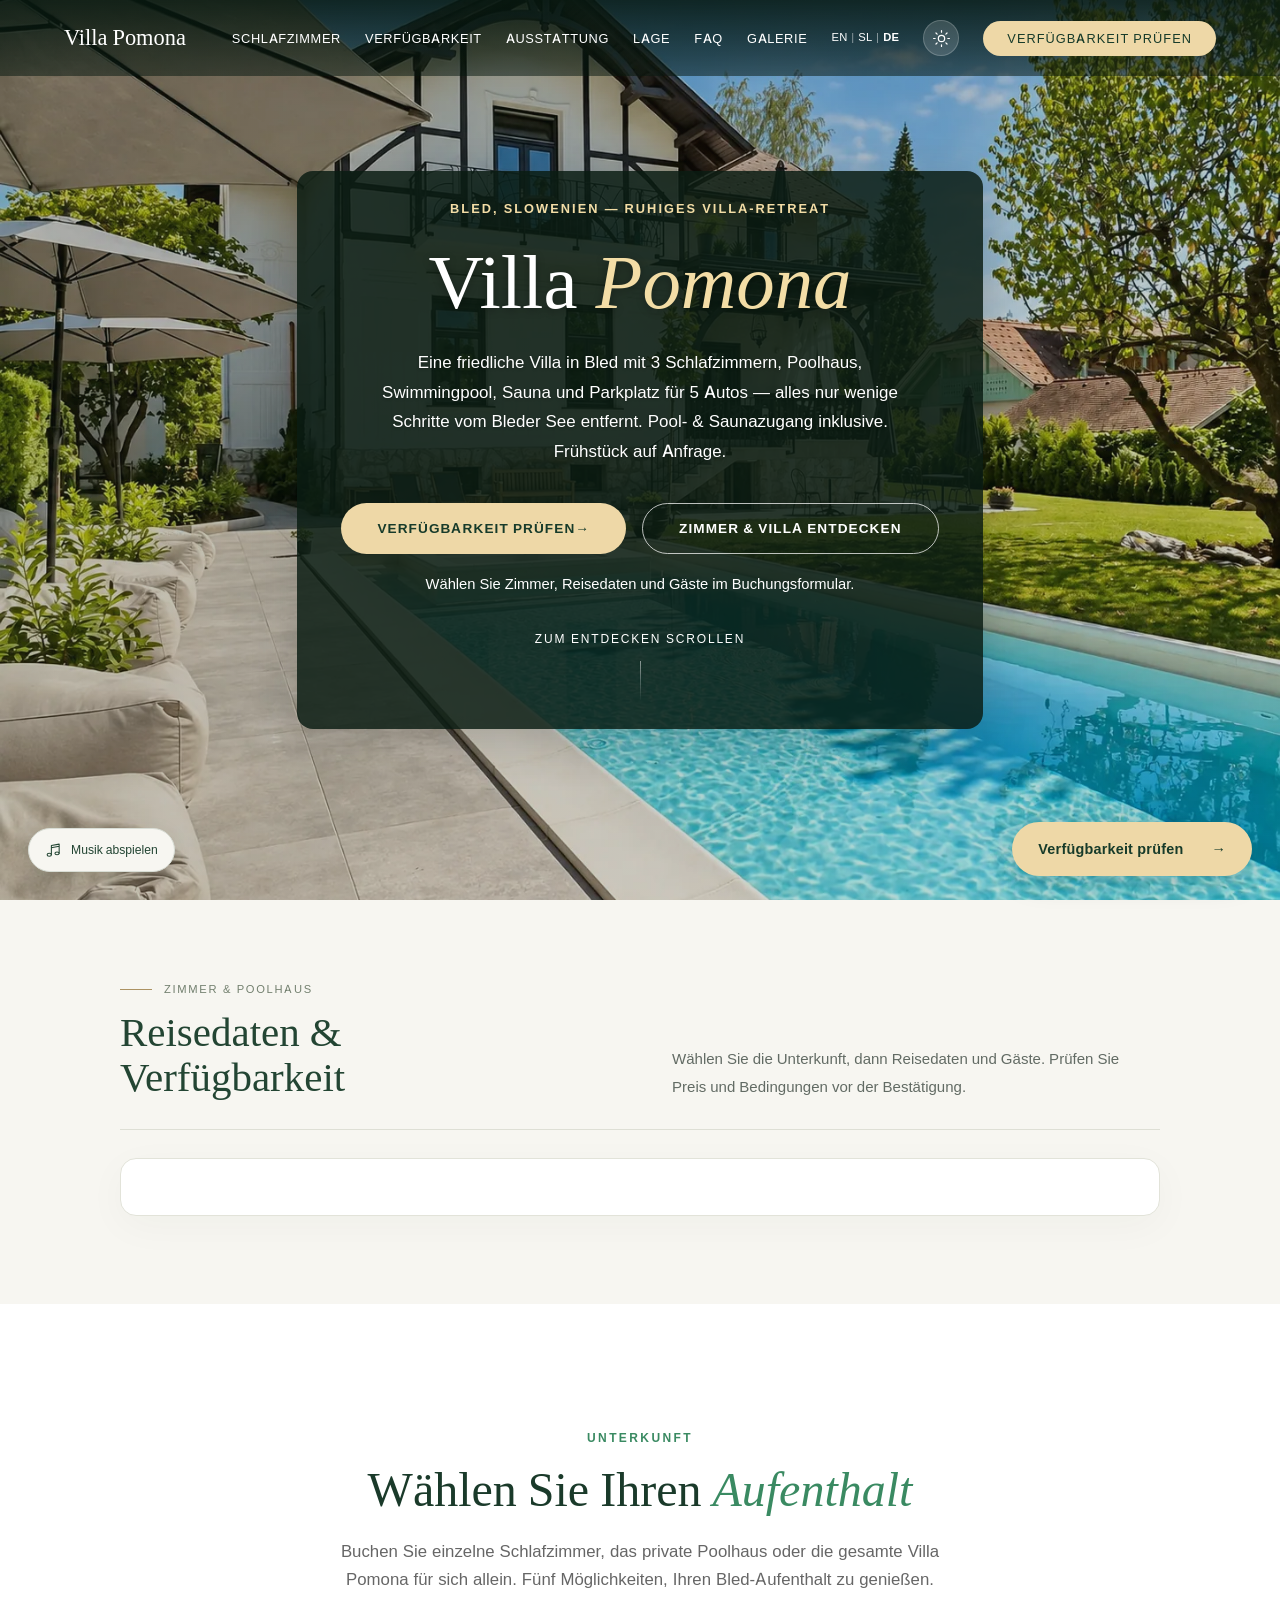
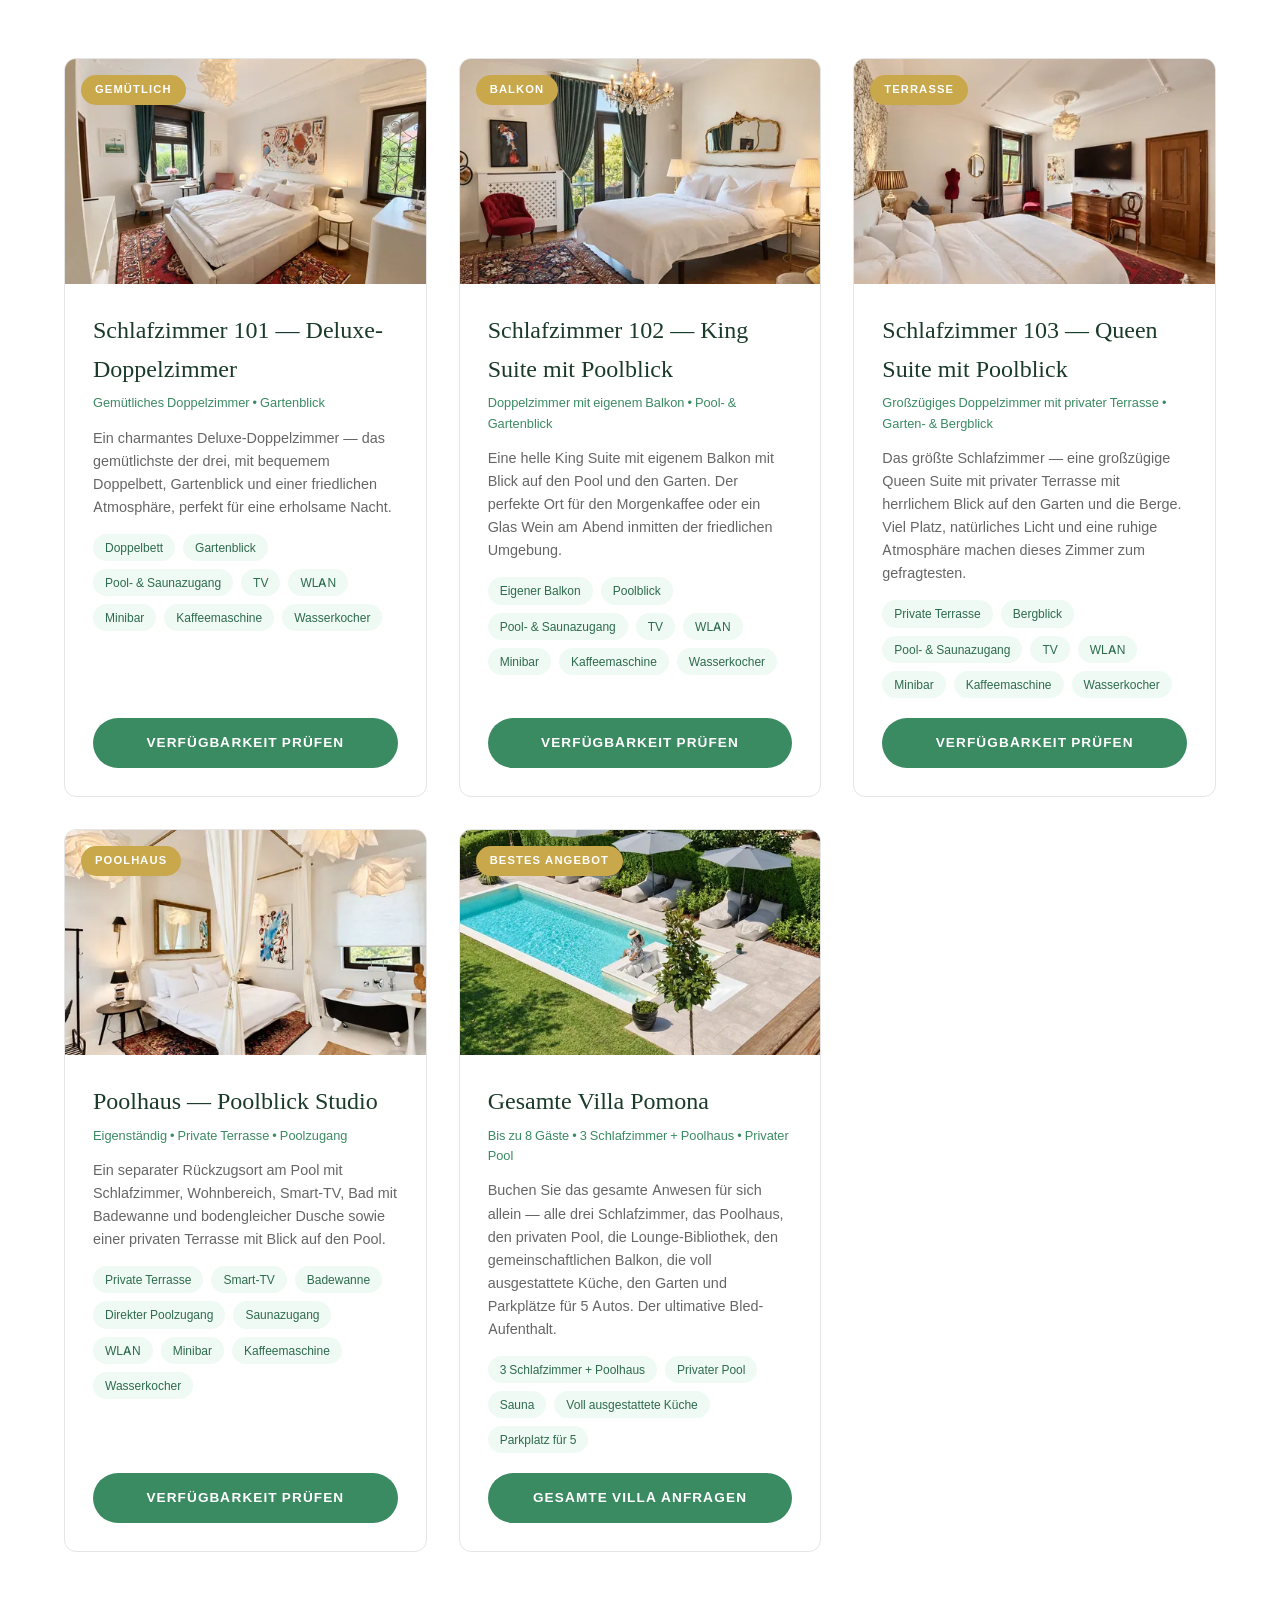
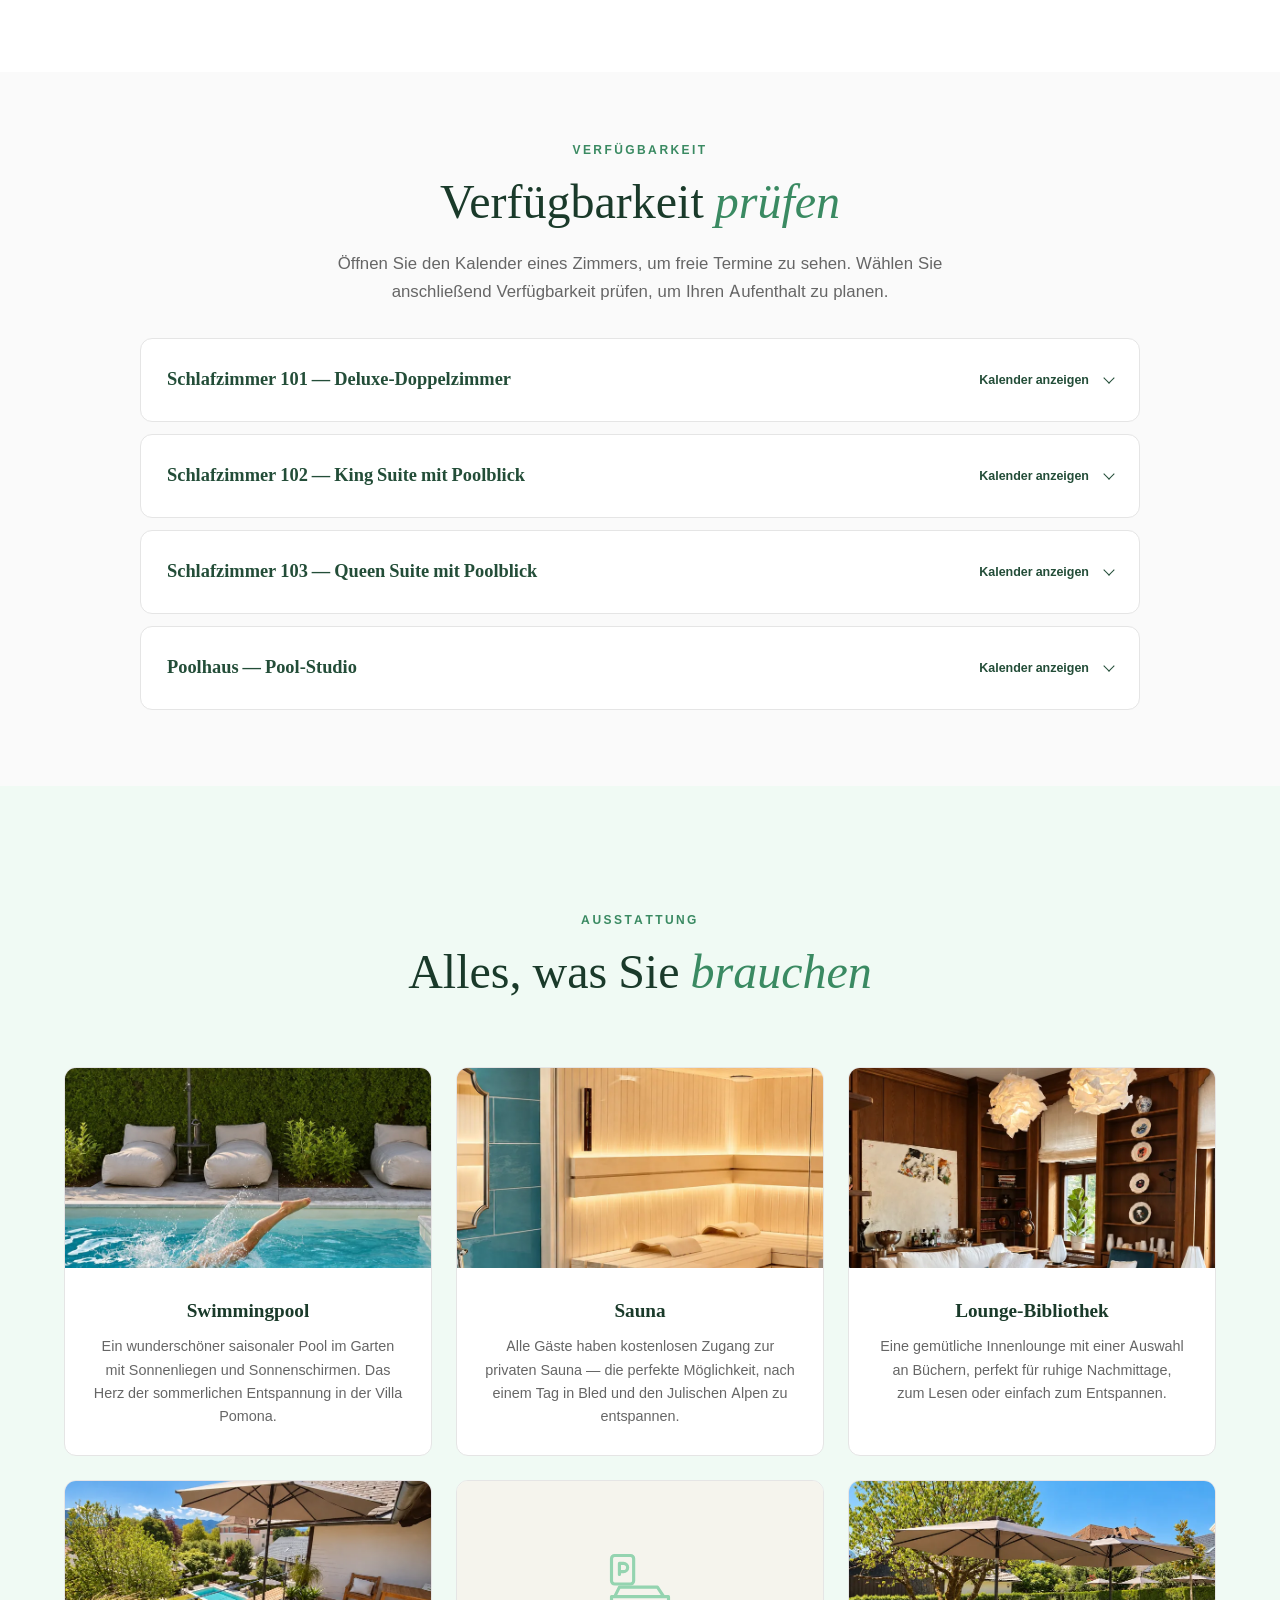
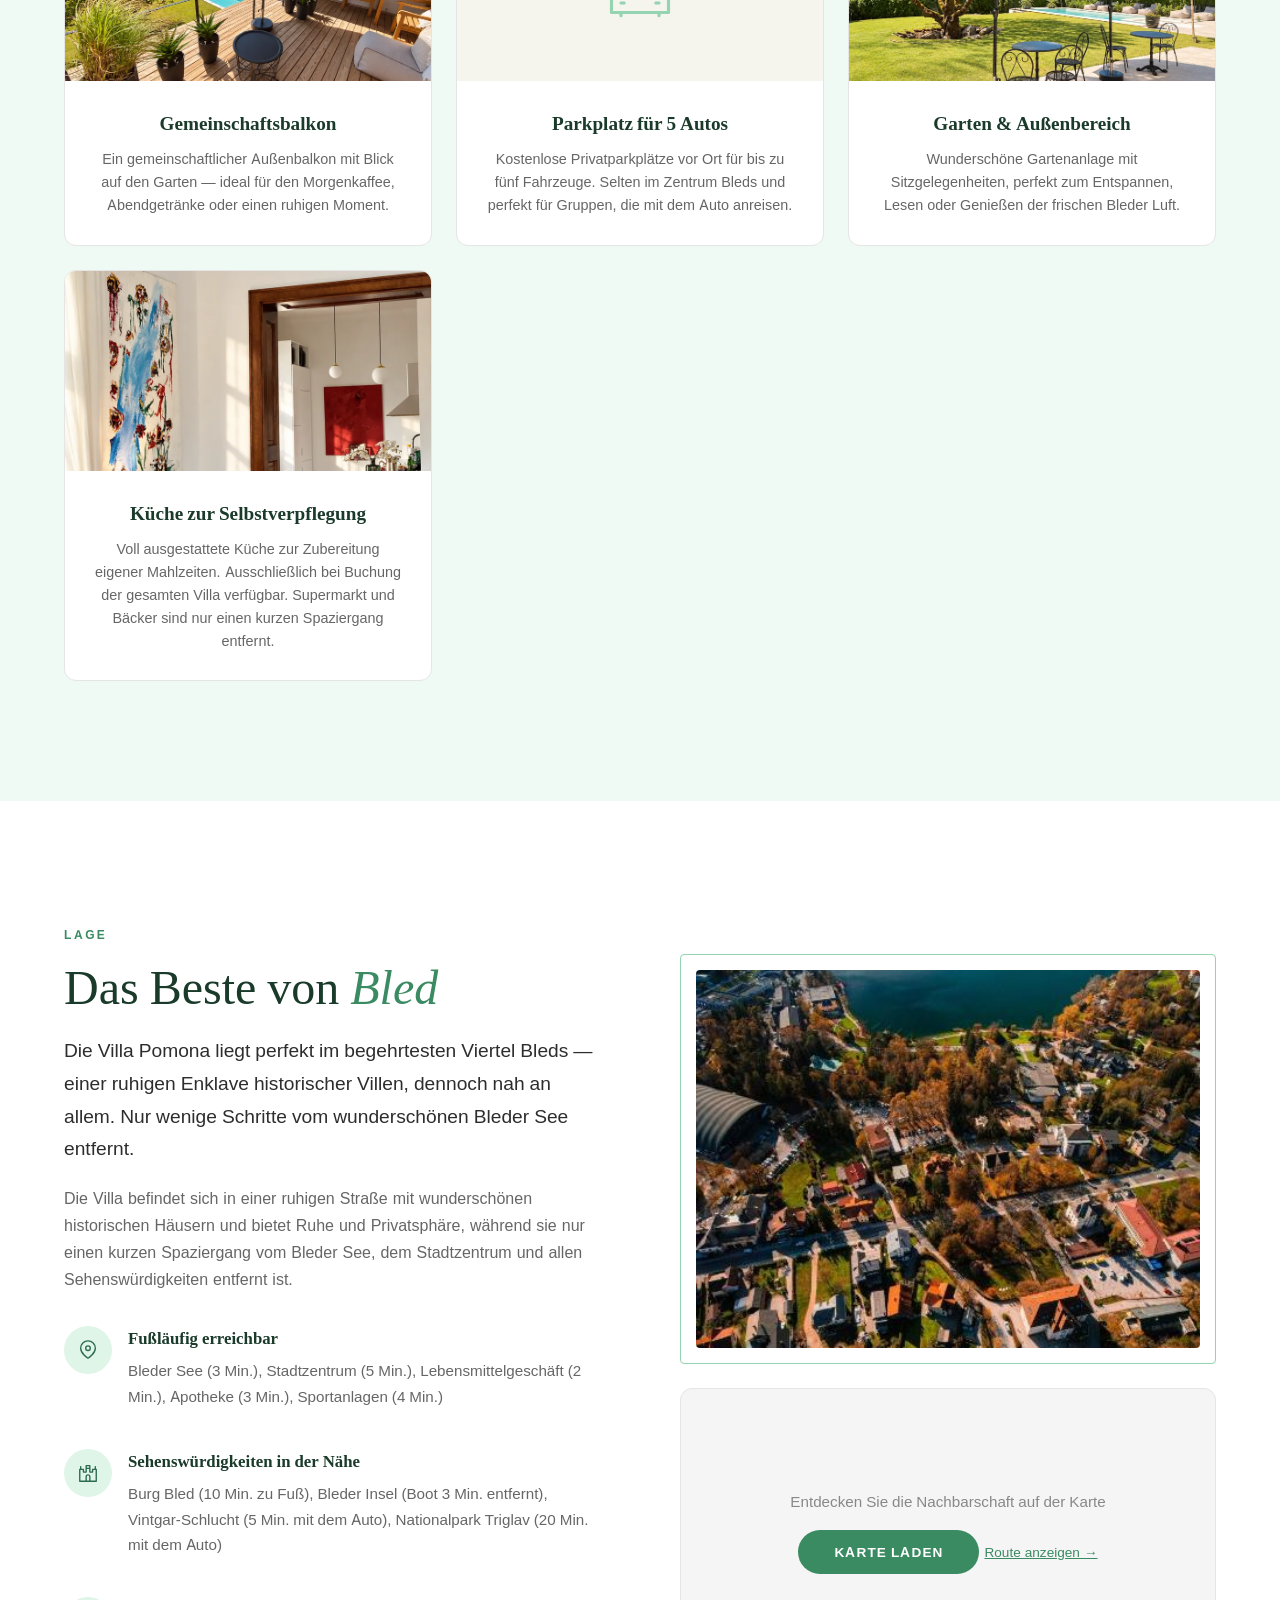
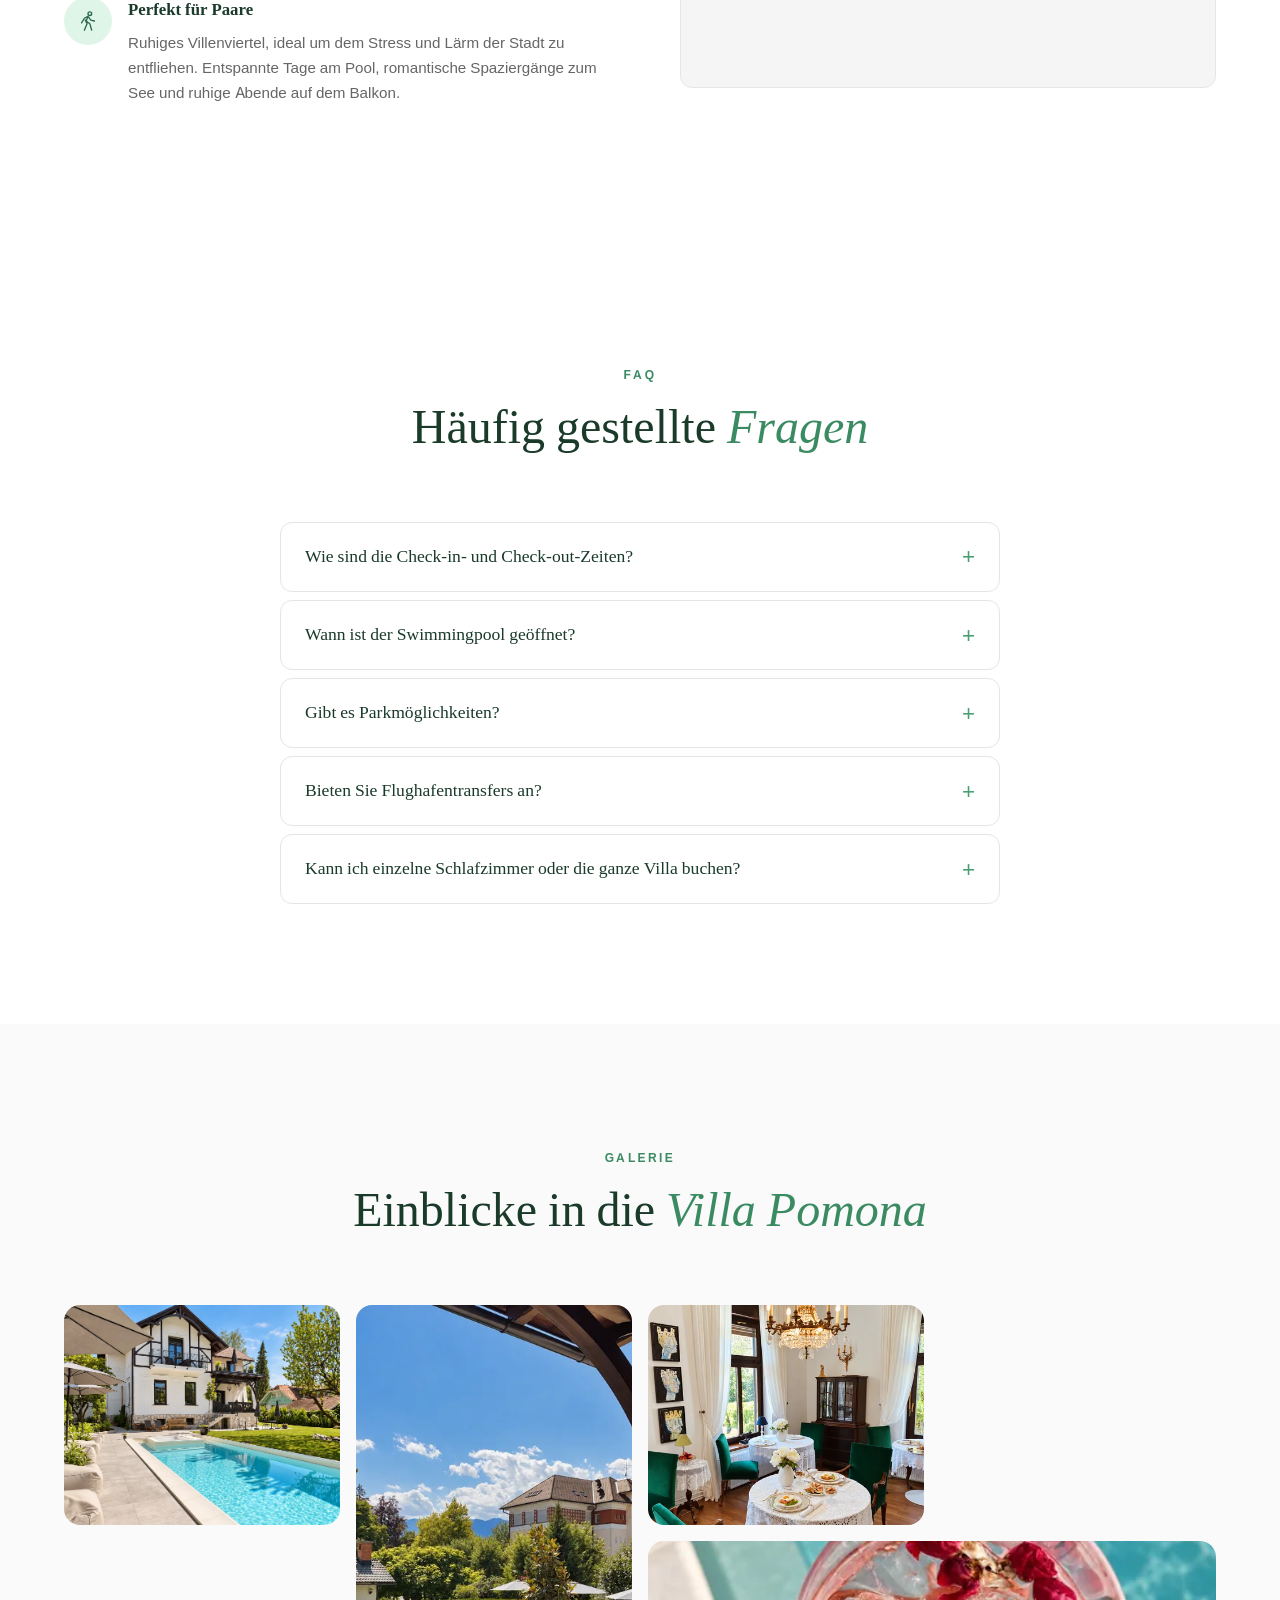
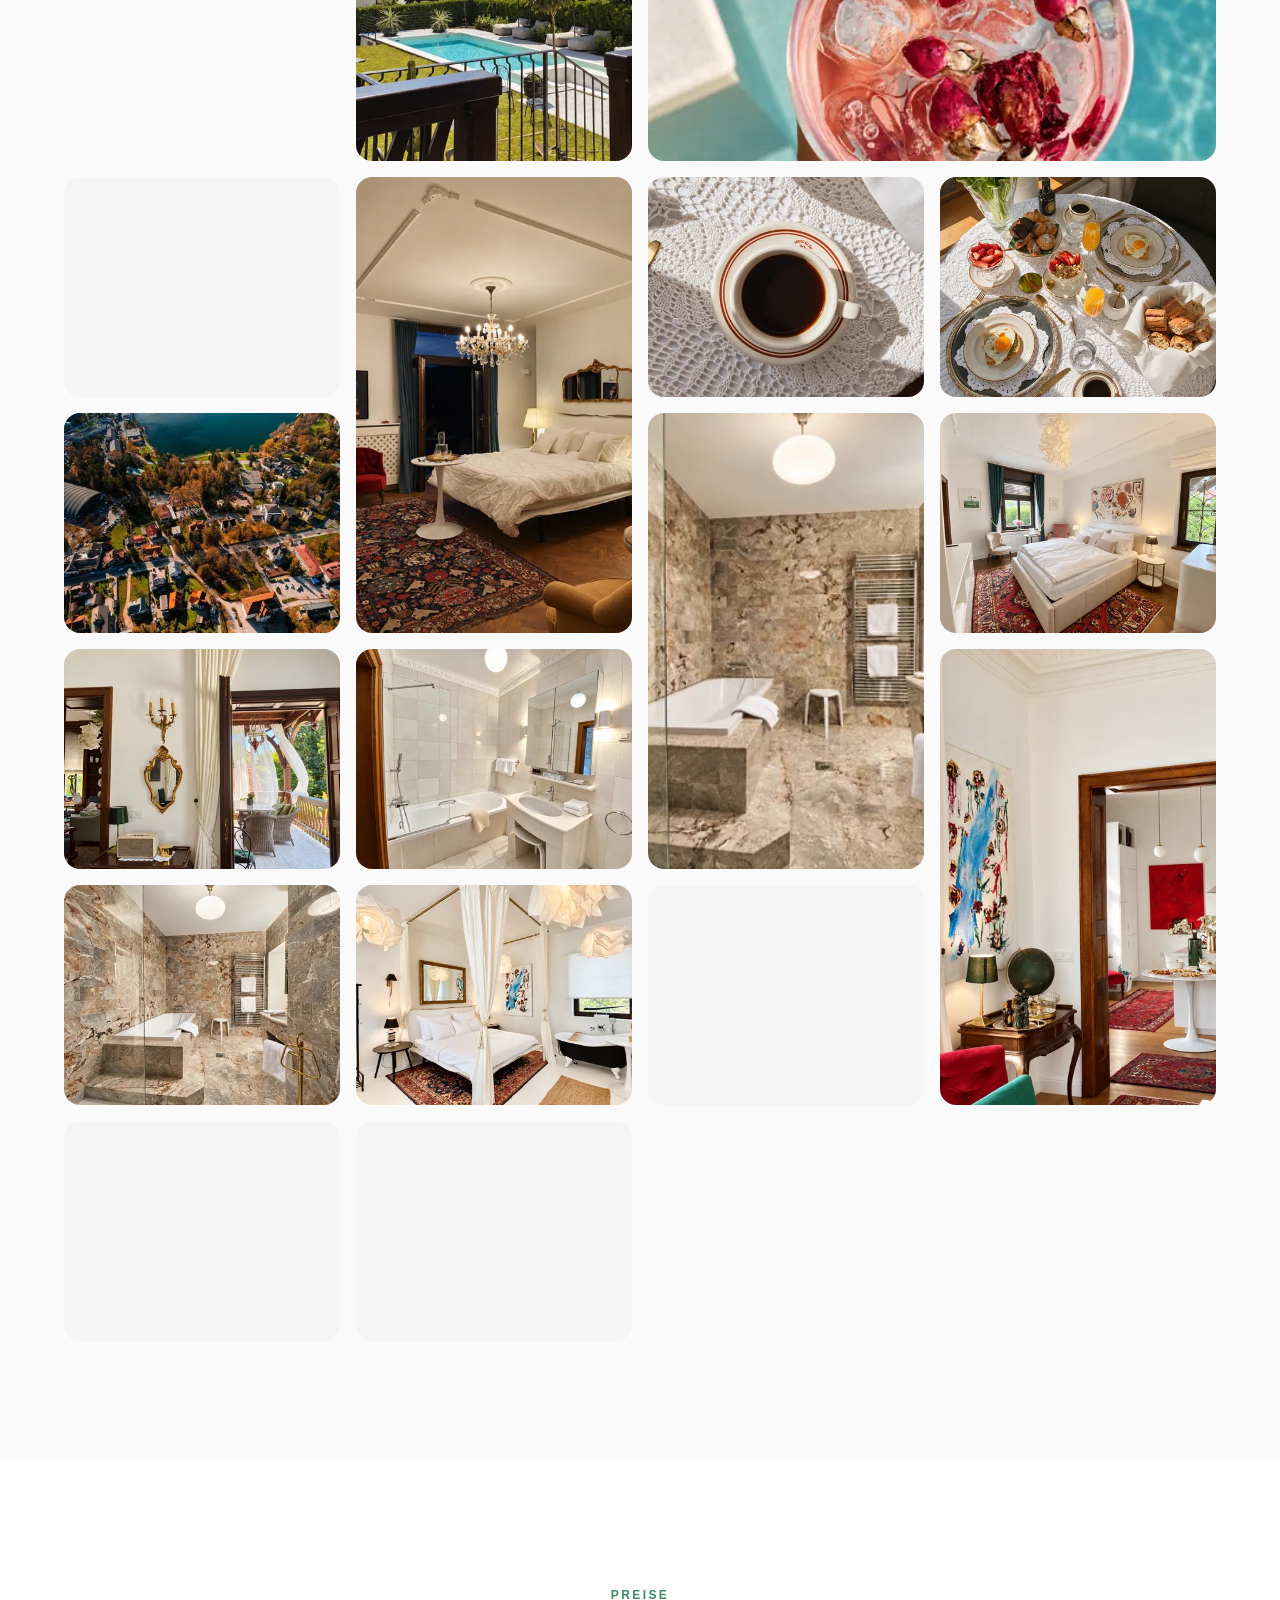
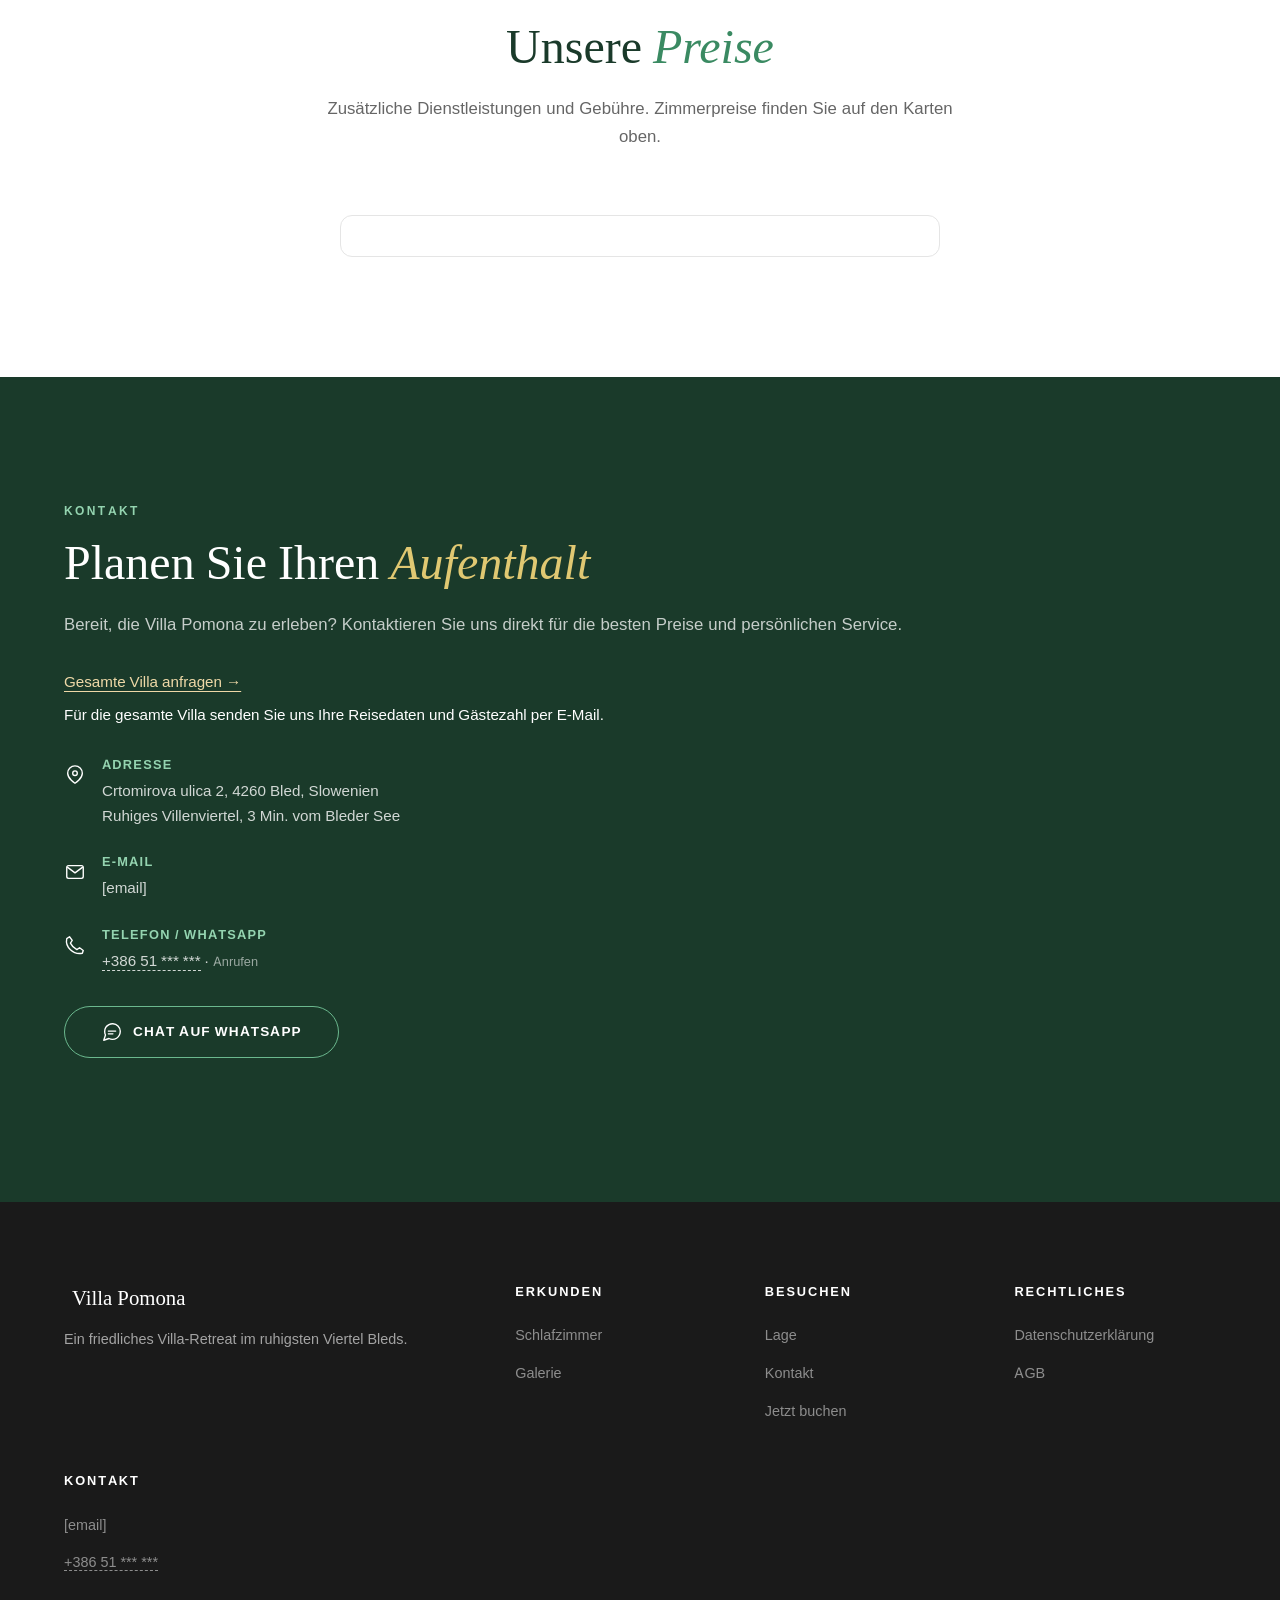
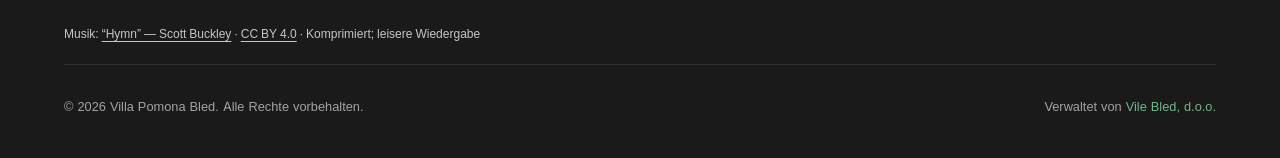
==== commit d167bf85: "Attempt quiet autoplay where permitted and remember music-off choice" ====
--- a/de/index.html
+++ b/de/index.html
@@ -631,7 +631,7 @@
 })();
 </script>
 <a href="#bookingHeading" class="mobile-booking-cta">Verfügbarkeit prüfen <span aria-hidden="true">&rarr;</span></a>
-<button type="button" class="music-toggle" id="musicToggle" aria-pressed="false" aria-label="Hintergrundmusik abspielen" data-on="Musik aus" data-off="Musik an" data-play="Hintergrundmusik abspielen" data-stop="Hintergrundmusik ausschalten" data-error="Musik konnte nicht abgespielt werden. Bitte erneut versuchen." data-src="../assets/audio/hymn-piano-v1.mp3"><svg viewBox="0 0 24 24" fill="none" stroke="currentColor" stroke-width="1.5" stroke-linecap="round" stroke-linejoin="round" aria-hidden="true"><path d="M9 18V5l11-2v13M9 8l11-2"/><ellipse cx="6" cy="18" rx="3" ry="2"/><ellipse cx="17" cy="16" rx="3" ry="2"/></svg><span data-music-label>Musik aus</span></button>
+<button type="button" class="music-toggle" id="musicToggle" aria-pressed="false" aria-label="Hintergrundmusik abspielen" data-tap="Musik abspielen" data-on="Musik aus" data-off="Musik an" data-play="Hintergrundmusik abspielen" data-stop="Hintergrundmusik ausschalten" data-error="Musik konnte nicht abgespielt werden. Bitte erneut versuchen." data-src="../assets/audio/hymn-piano-v1.mp3"><svg viewBox="0 0 24 24" fill="none" stroke="currentColor" stroke-width="1.5" stroke-linecap="round" stroke-linejoin="round" aria-hidden="true"><path d="M9 18V5l11-2v13M9 8l11-2"/><ellipse cx="6" cy="18" rx="3" ry="2"/><ellipse cx="17" cy="16" rx="3" ry="2"/></svg><span data-music-label>Musik aus</span></button>
 <p id="musicStatus" class="music-status" role="status"></p>
 <script src="../music.js" defer></script>
 </body>
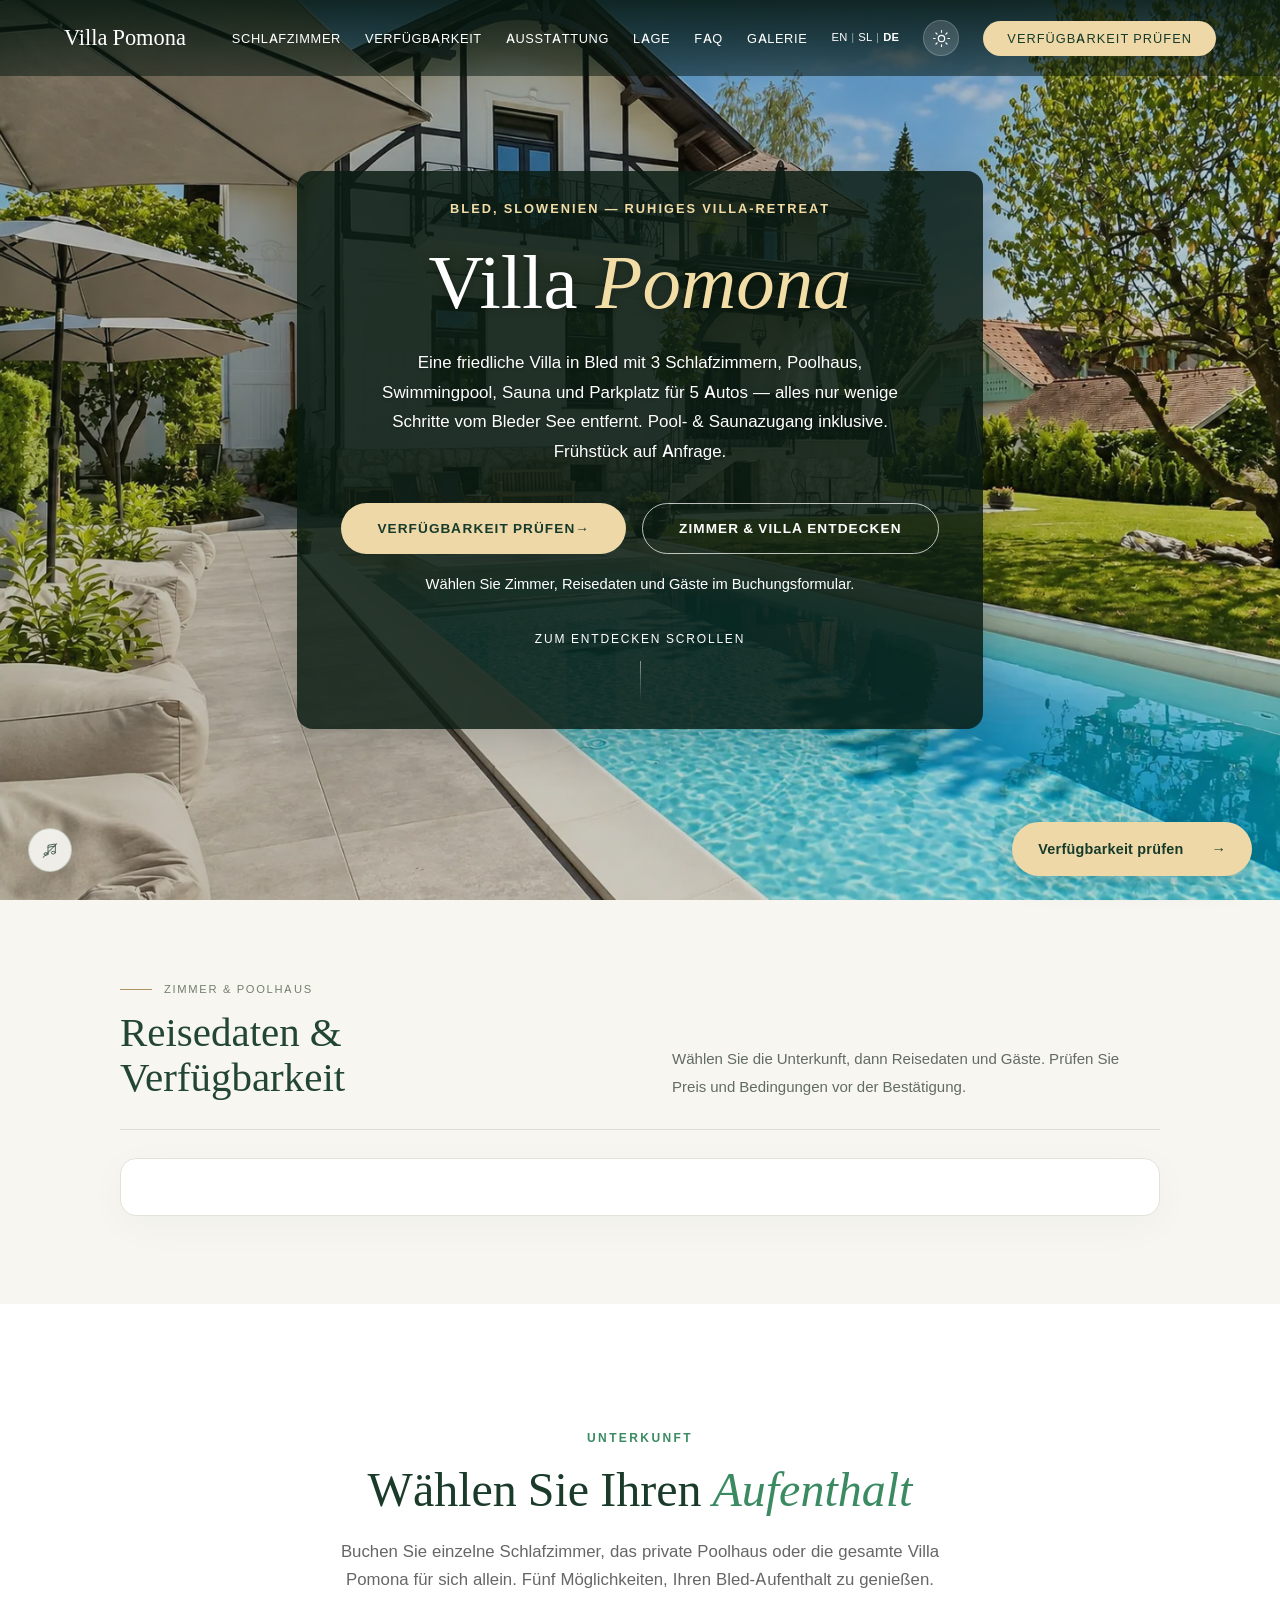
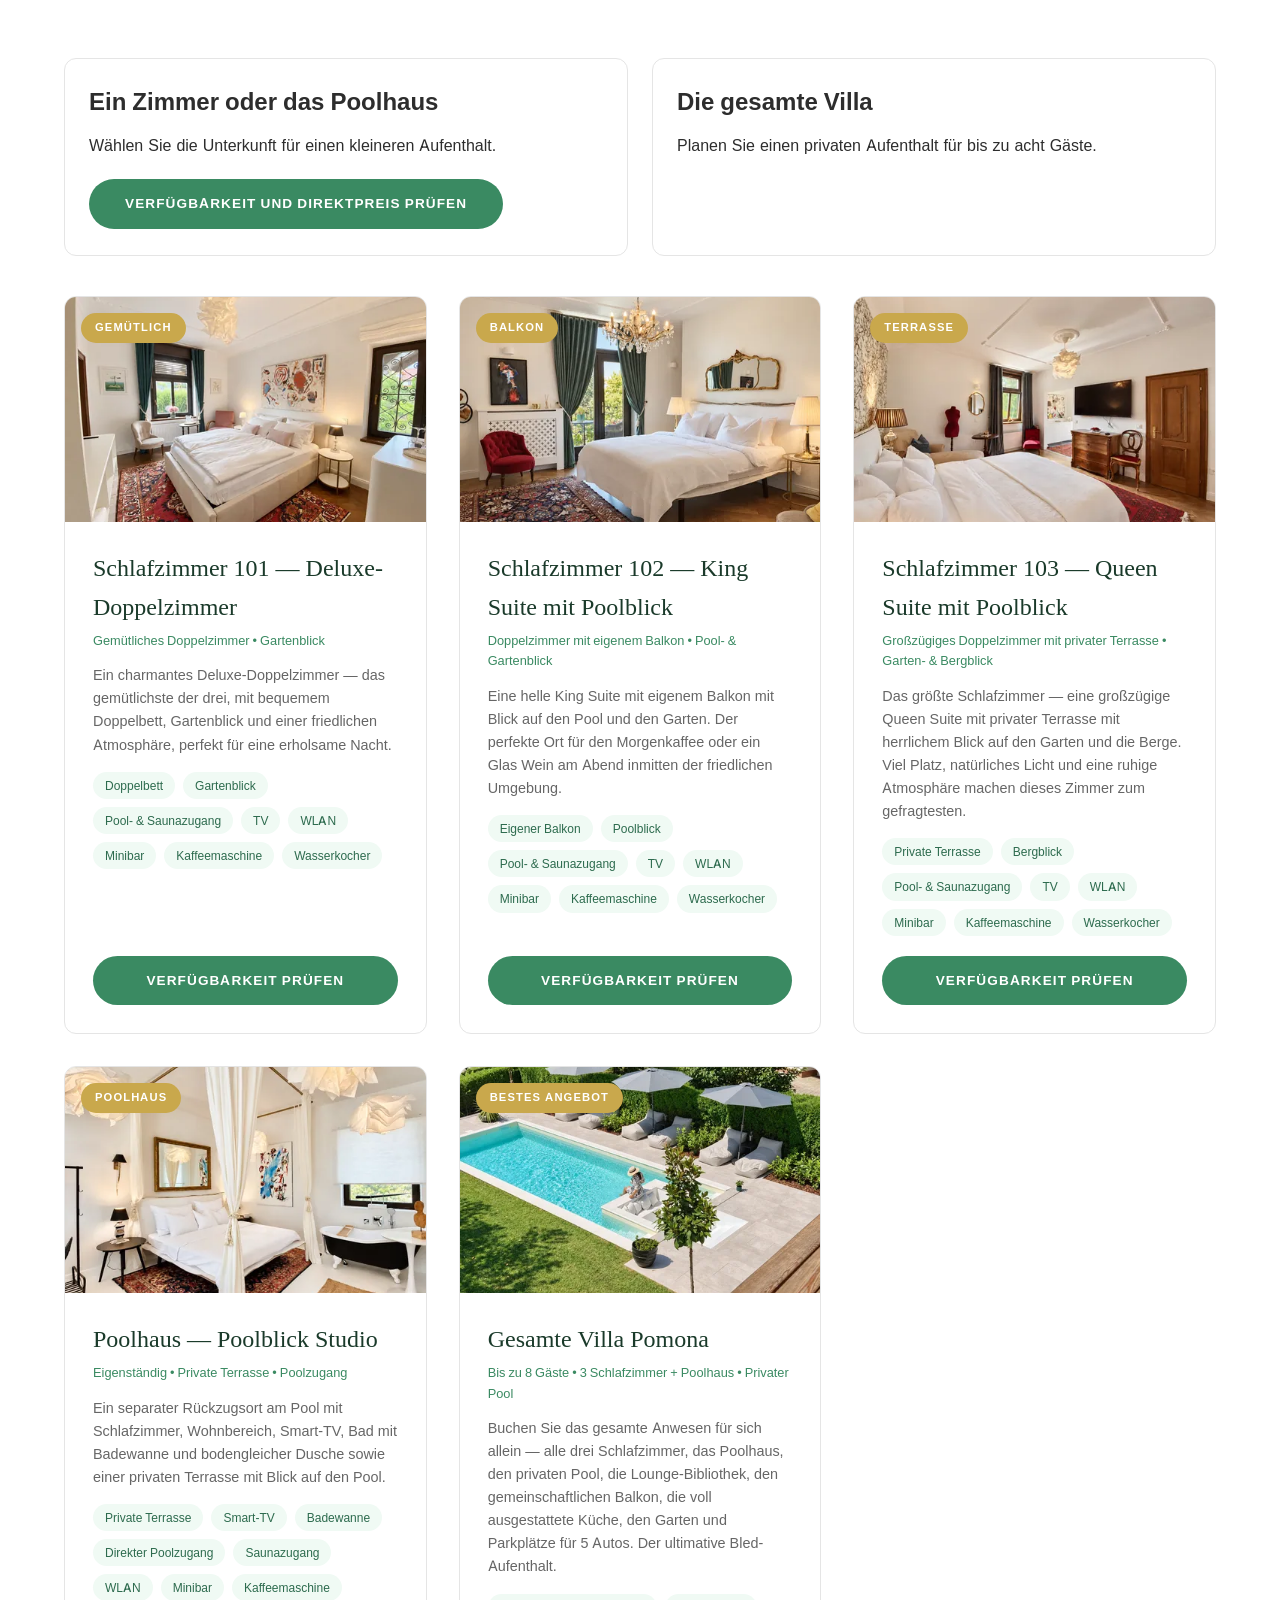
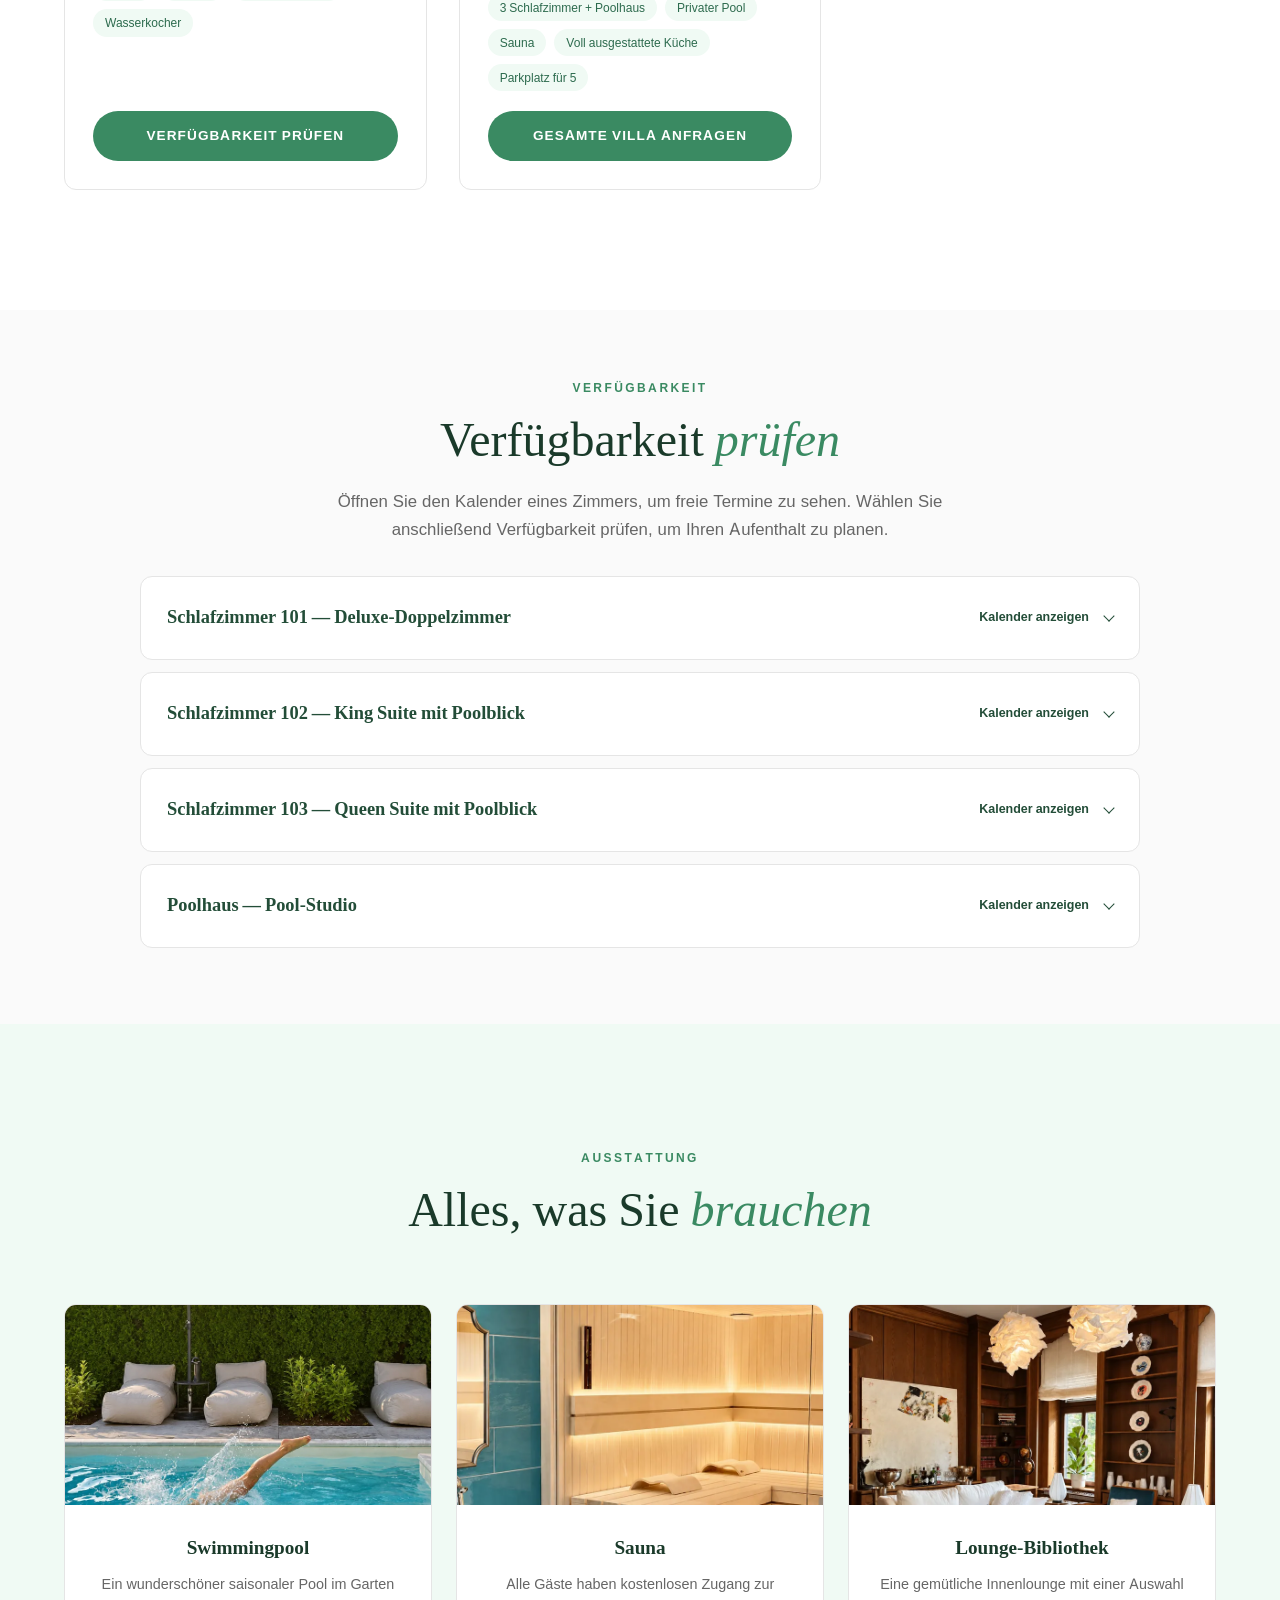
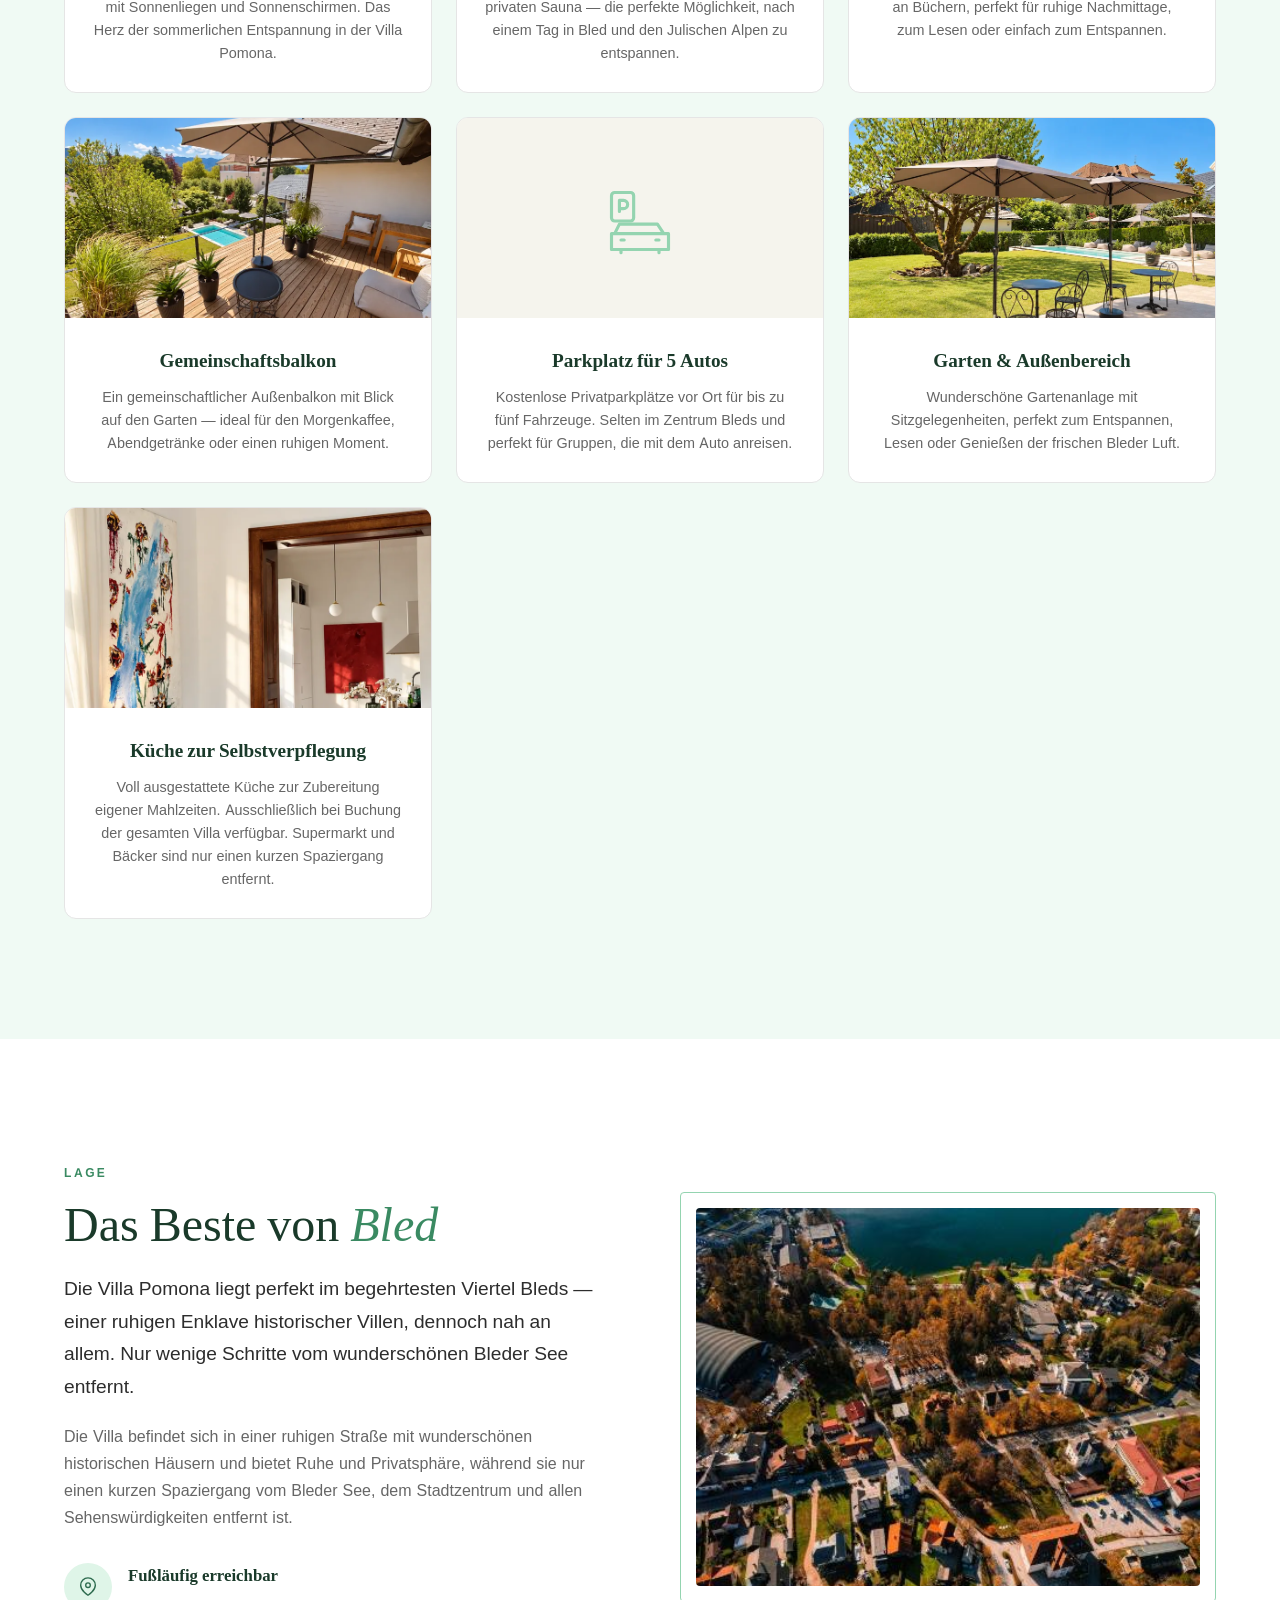
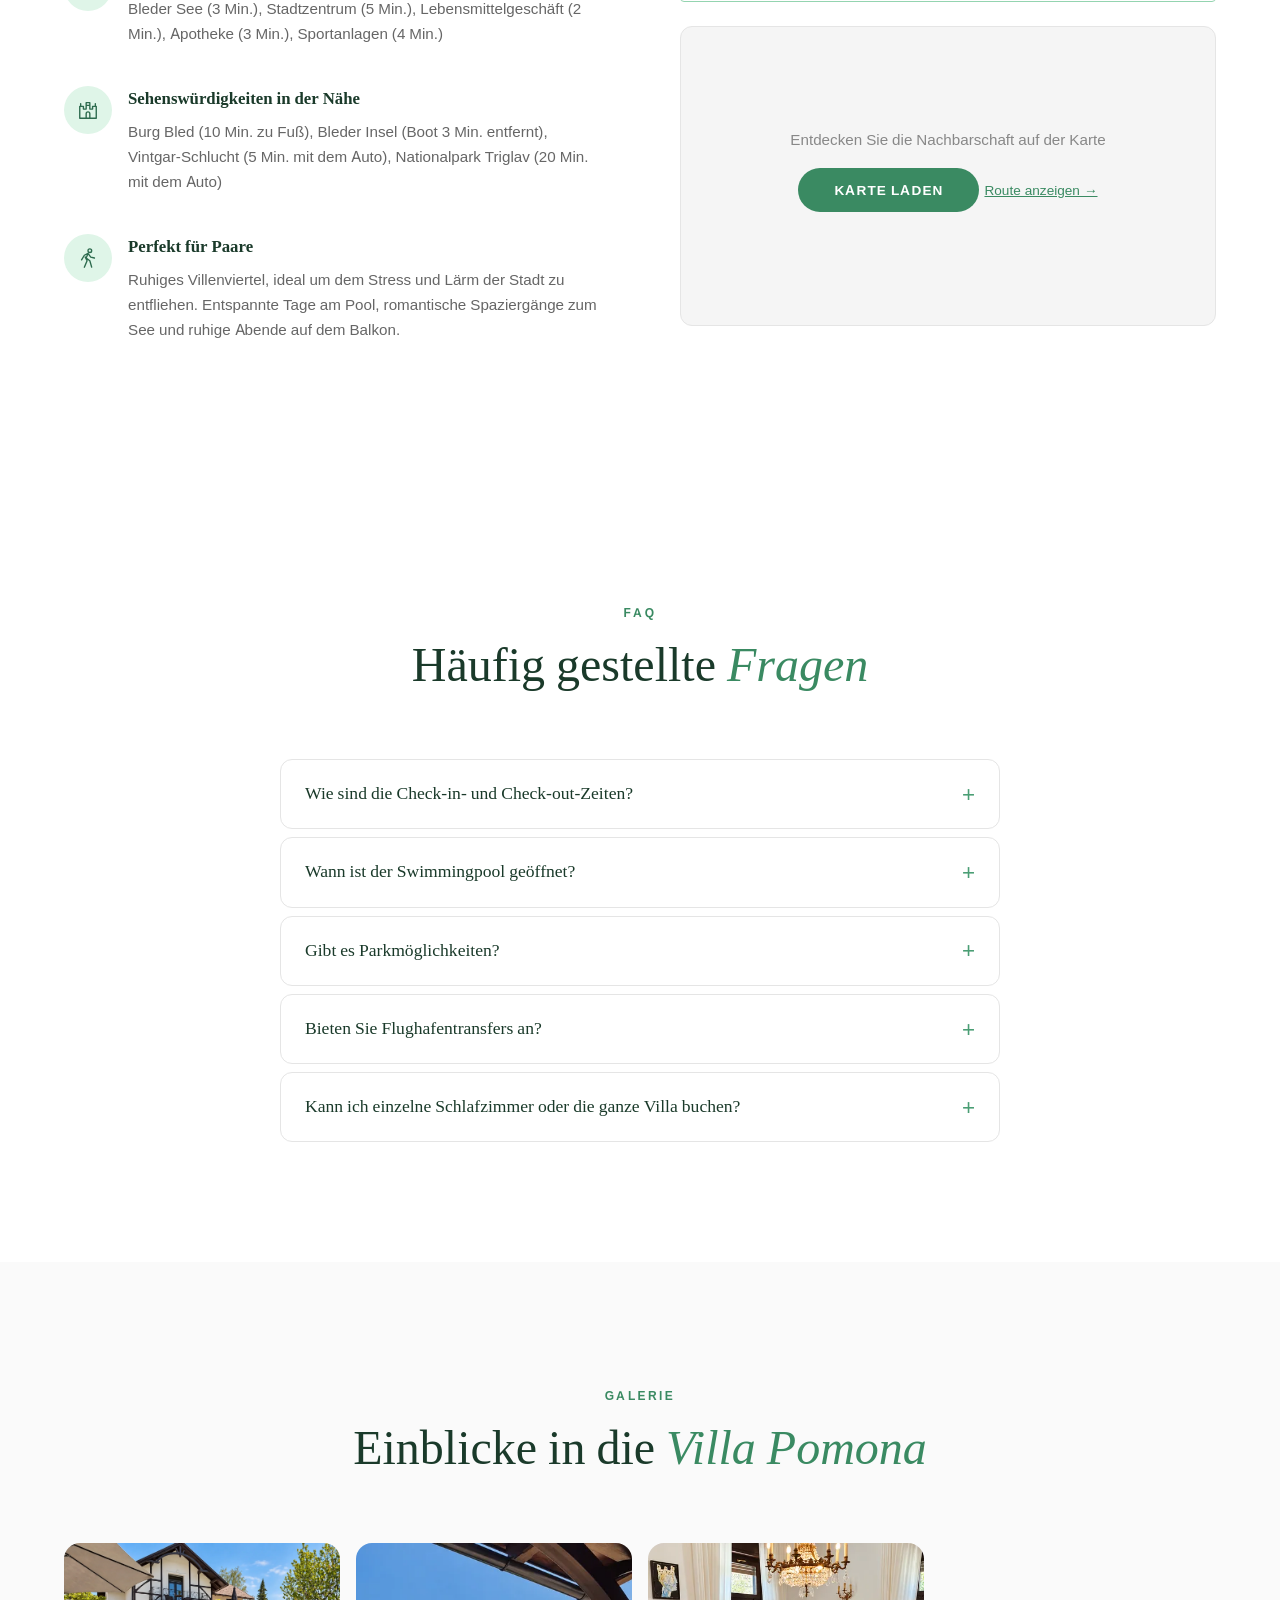
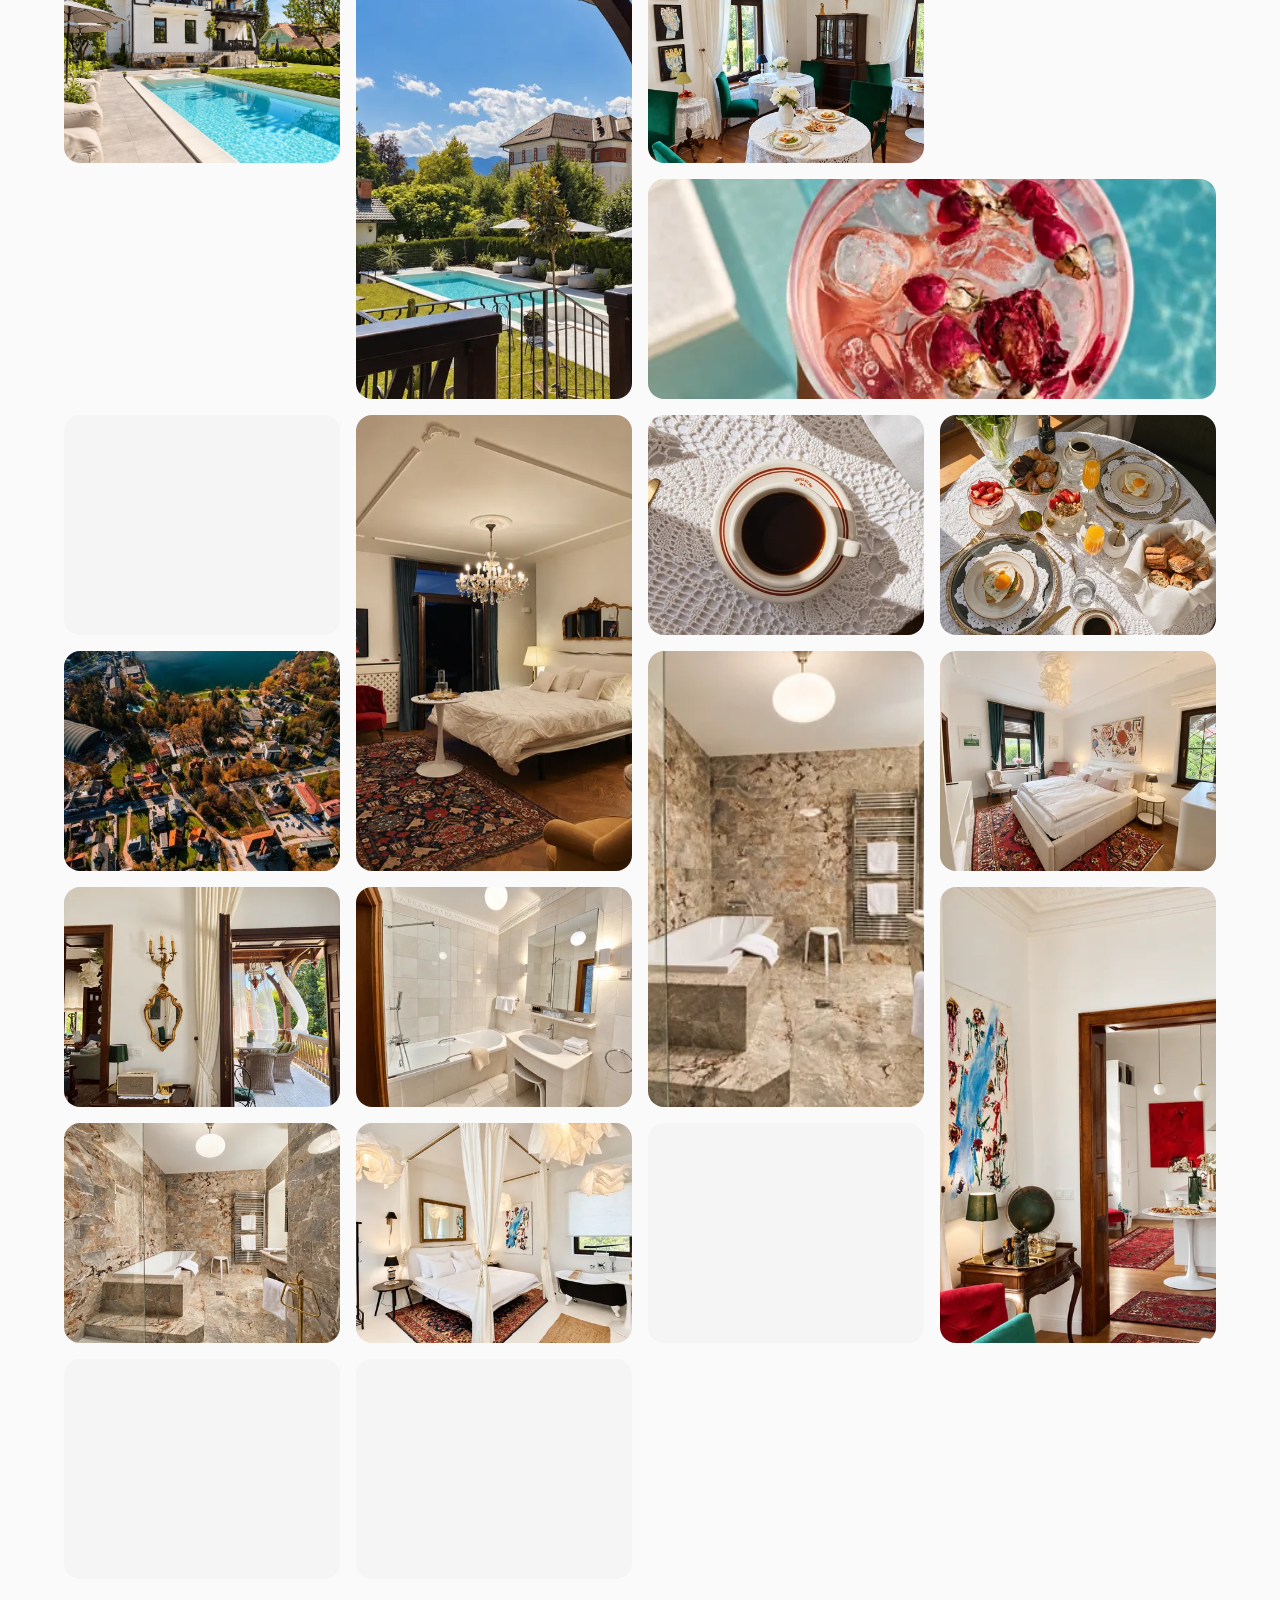
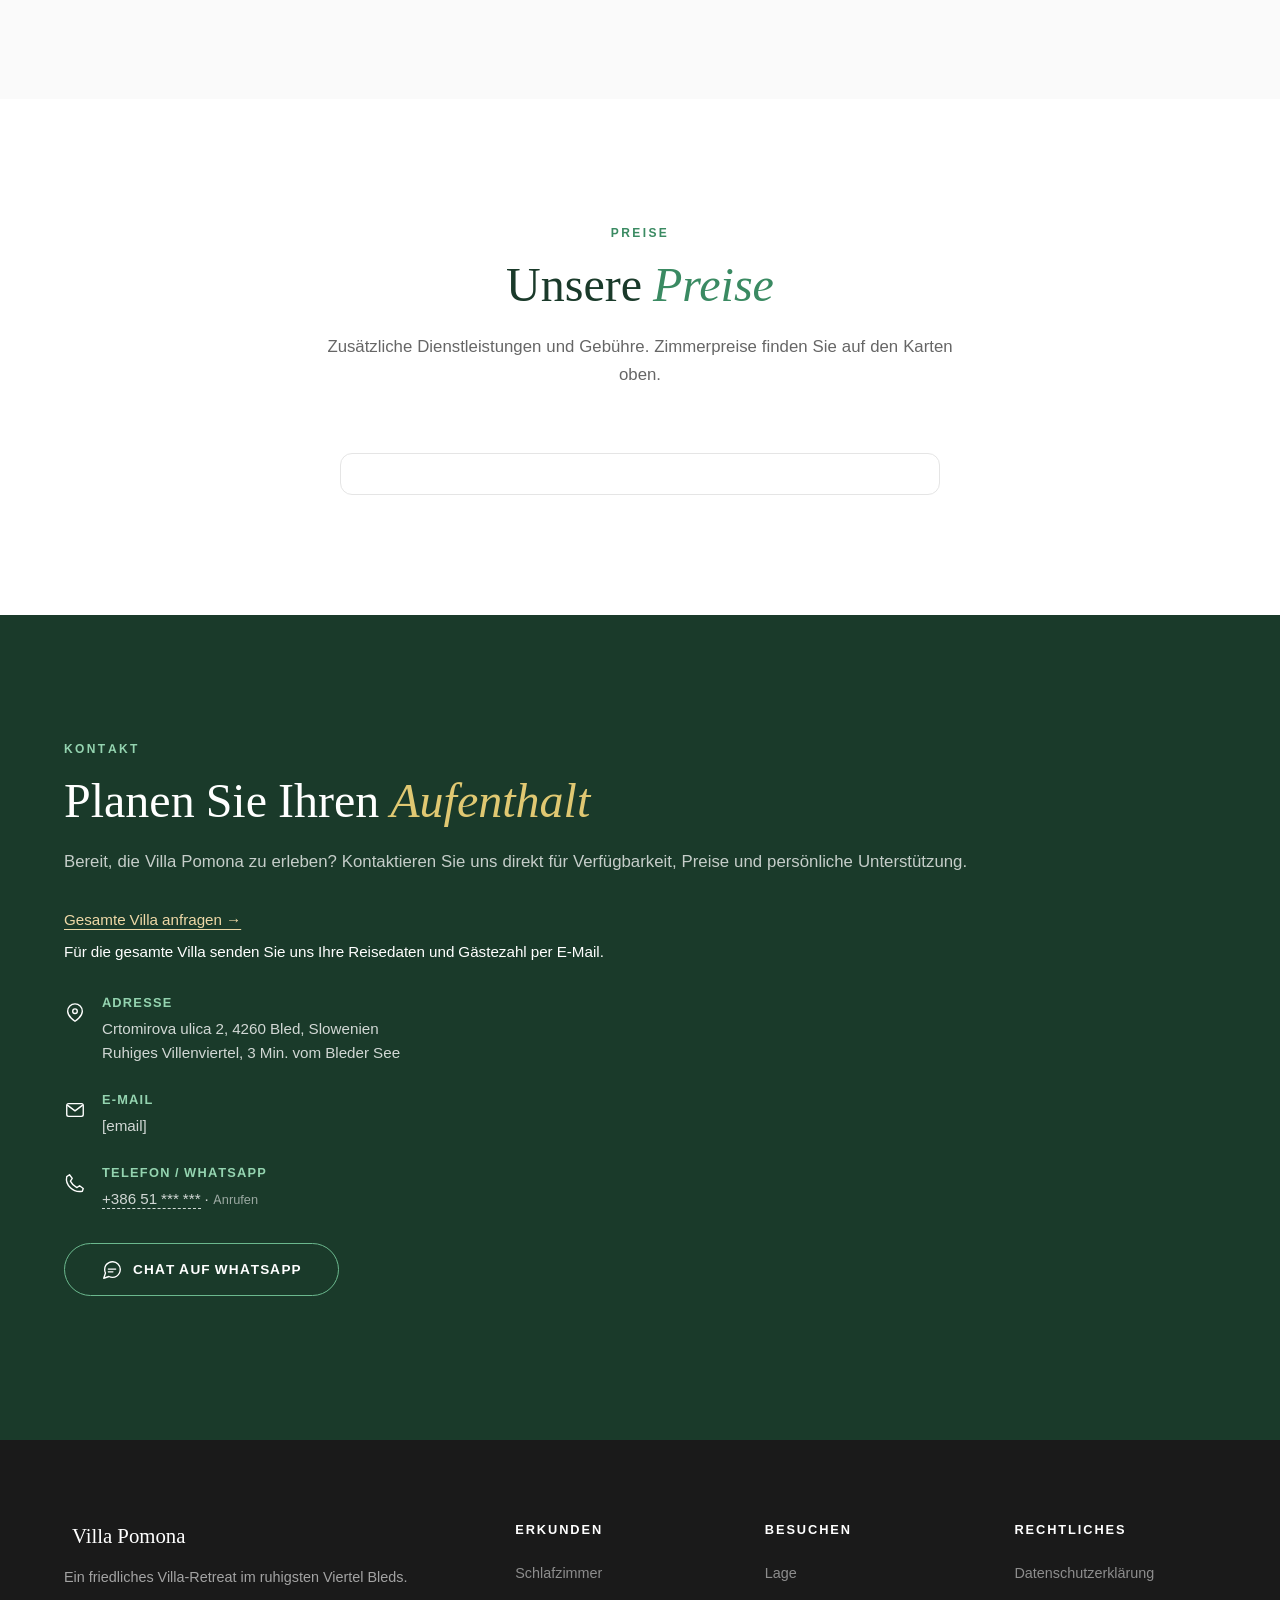
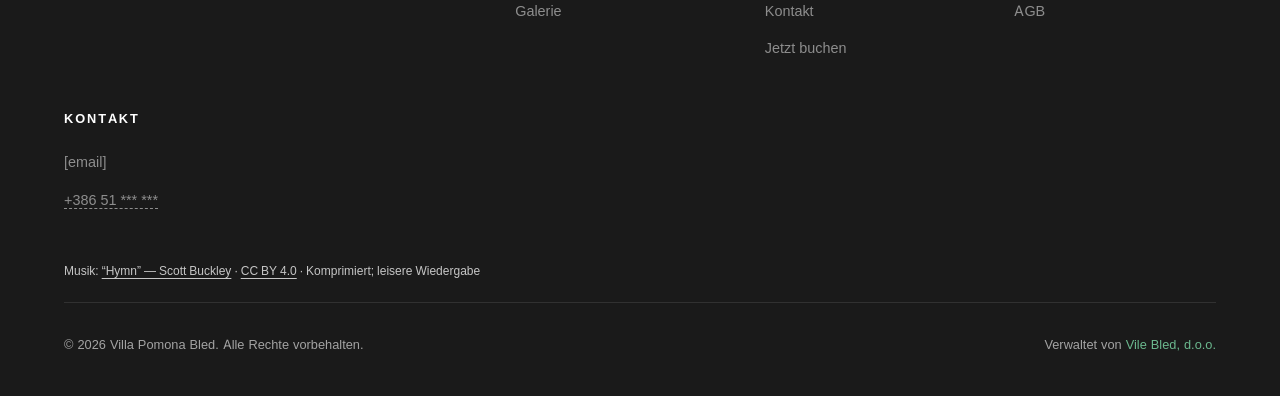
==== commit f0e72893: "Prepare approved direct booking candidate" ====
--- a/de/index.html
+++ b/de/index.html
@@ -177,7 +177,7 @@
                 <h2 class="section-title">Wählen Sie Ihren <em>Aufenthalt</em></h2>
                 <p class="section-desc">Buchen Sie einzelne Schlafzimmer, das private Poolhaus oder die gesamte Villa Pomona für sich allein. Fünf Möglichkeiten, Ihren Bled-Aufenthalt zu genießen.</p>
             </div>
-            <div class="suites-grid">
+            <div class="direct-stay-choices"><div><h3>Ein Zimmer oder das Poolhaus</h3><p>Wählen Sie die Unterkunft für einen kleineren Aufenthalt.</p><a class="btn btn-primary" href="#bookingHeading">Verfügbarkeit und Direktpreis prüfen</a></div><div><h3>Die gesamte Villa</h3><p>Planen Sie einen privaten Aufenthalt für bis zu acht Gäste.</p><a class="btn btn-outline" href="../whole-villa-bled.html">Die gesamte Villa</a></div></div><div class="suites-grid">
                 <div class="suite-card reveal">
                     <div class="suite-image">
                         <img alt="Schlafzimmer 101 — Deluxe-Doppelzimmer" class="suite-img" decoding="async" height="1086" loading="lazy" sizes="(max-width: 768px) 100vw, (max-width: 1024px) 50vw, 33vw" src="../assets/images/polished-20261101/room-101-1448.webp" srcset="../assets/images/polished-20261101/room-101-480.webp 480w, ../assets/images/polished-20261101/room-101-800.webp 800w, ../assets/images/polished-20261101/room-101-1448.webp 1448w" width="1448"/>
@@ -579,7 +579,7 @@
                 <div class="contact-info reveal">
                     <span class="section-tag">Kontakt</span>
                     <h2 class="section-title">Planen Sie Ihren <em>Aufenthalt</em></h2>
-                    <p class="lead">Bereit, die Villa Pomona zu erleben? Kontaktieren Sie uns direkt für die besten Preise und persönlichen Service.</p>
+                    <p class="lead">Bereit, die Villa Pomona zu erleben? Kontaktieren Sie uns direkt für Verfügbarkeit, Preise und persönliche Unterstützung.</p>
                     <p class="villa-enquiry"><a href="mailto:info@villa-pomona-bled.com">Gesamte Villa anfragen &rarr;</a><br>Für die gesamte Villa senden Sie uns Ihre Reisedaten und Gästezahl per E-Mail.</p>
                     <div class="contact-details">
                         <div class="contact-item"><span class="ci-icon" aria-hidden="true"><svg class="ui-icon" viewBox="0 0 24 24" fill="none" stroke="currentColor" stroke-width="1.5" stroke-linecap="round" stroke-linejoin="round" aria-hidden="true" focusable="false"><path d="M20 10c0 6-8 11-8 11S4 16 4 10a8 8 0 1 1 16 0Z"/><circle cx="12" cy="10" r="2.5"/></svg></span><div><strong>Adresse</strong><p>Crtomirova ulica 2, 4260 Bled, Slowenien<br>Ruhiges Villenviertel, 3 Min. vom Bleder See</p></div></div>
--- a/styles.css
+++ b/styles.css
@@ -871,3 +871,17 @@
  .music-toggle { left:16px; bottom:calc(80px + env(safe-area-inset-bottom)); min-height:44px; padding:9px 13px; font-size:.73rem; }
  .music-status { left:16px; bottom:calc(132px + env(safe-area-inset-bottom)); }
 }
+
+/* Discreet music control, retaining a full 44px touch target. */
+.music-toggle, .music-toggle[aria-pressed="true"] { width:44px; height:44px; min-height:44px; padding:0; gap:0; justify-content:center; border-radius:50%; background:rgba(247,246,241,.92); color:#3d5746; border-color:rgba(35,69,51,.22); box-shadow:none; }
+.music-toggle svg { width:16px; height:16px; opacity:.9; }
+.music-toggle:hover { background:#f7f6f1; border-color:#899a86; }
+.music-toggle[aria-pressed="false"]::before { content:""; position:absolute; width:20px; height:1px; left:11px; top:21px; background:currentColor; transform:rotate(-45deg); opacity:.75; }
+.music-toggle[aria-pressed="true"]::after { content:""; position:absolute; right:8px; bottom:8px; width:5px; height:5px; border-radius:50%; background:#477954; border:1px solid #f7f6f1; }
+.music-toggle > [data-music-label] { position:absolute; left:0; bottom:52px; width:max-content; max-width:240px; padding:7px 10px; border-radius:6px; background:#173b2a; color:#f7f6f1; font-size:.7rem; line-height:1.5; font-weight:400; visibility:hidden; opacity:0; pointer-events:none; }
+.music-toggle:focus-visible > [data-music-label] { visibility:visible; opacity:1; }
+[data-theme="dark"] .music-toggle, [data-theme="dark"] .music-toggle[aria-pressed="true"] { background:rgba(29,48,36,.92); color:#dae4d8; border-color:rgba(185,203,179,.4); }
+[data-theme="dark"] .music-toggle[aria-pressed="true"]::after { background:#b9cbb3; border-color:#1d3024; }
+@media(hover:hover) { .music-toggle:hover > [data-music-label] { visibility:visible; opacity:1; } }
+
+.direct-stay-choices{display:grid;grid-template-columns:1fr 1fr;gap:24px;margin:24px 0 40px}.direct-stay-choices>div{padding:24px;border:1px solid var(--border-color,#c9cec5);border-radius:12px}.direct-stay-choices h3{font-size:1.5rem}.direct-stay-choices p{margin:12px 0 20px}@media(max-width:700px){.direct-stay-choices{grid-template-columns:1fr}.direct-stay-choices .btn{white-space:normal;text-align:center}}
